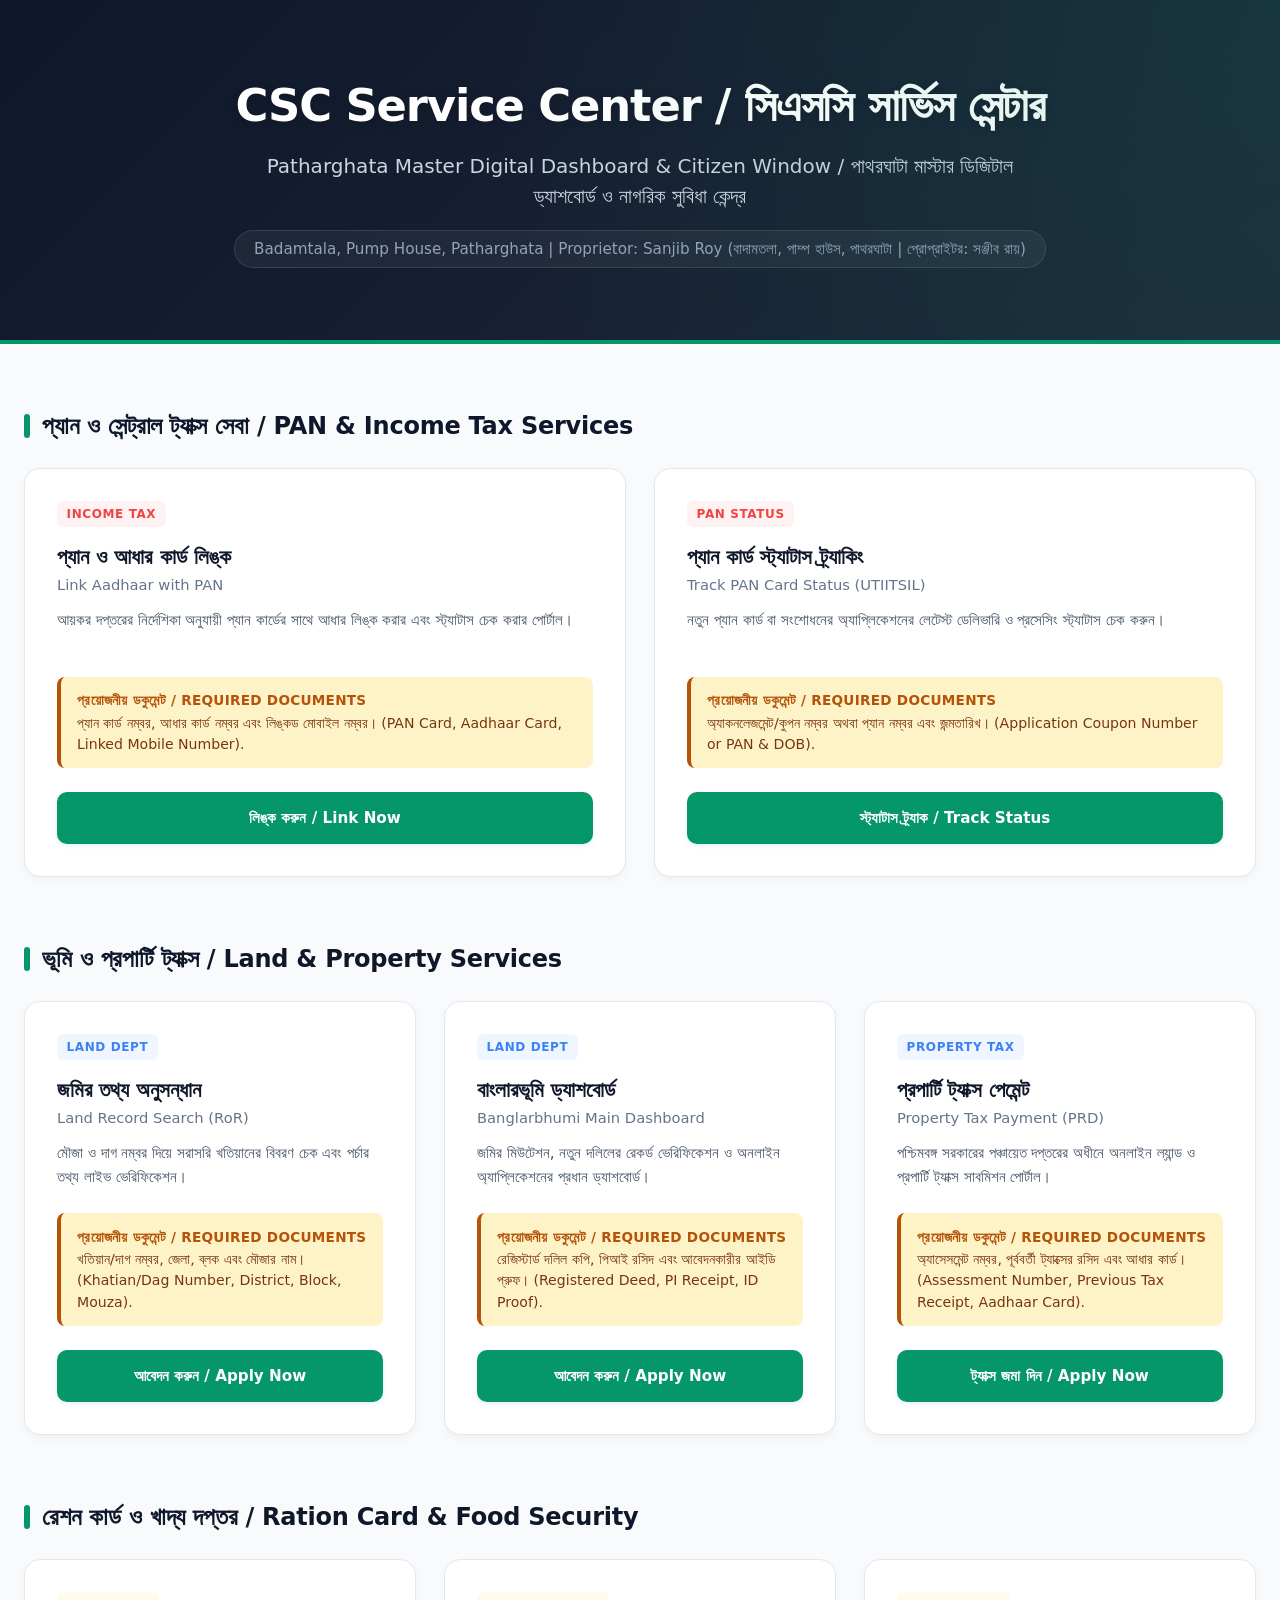
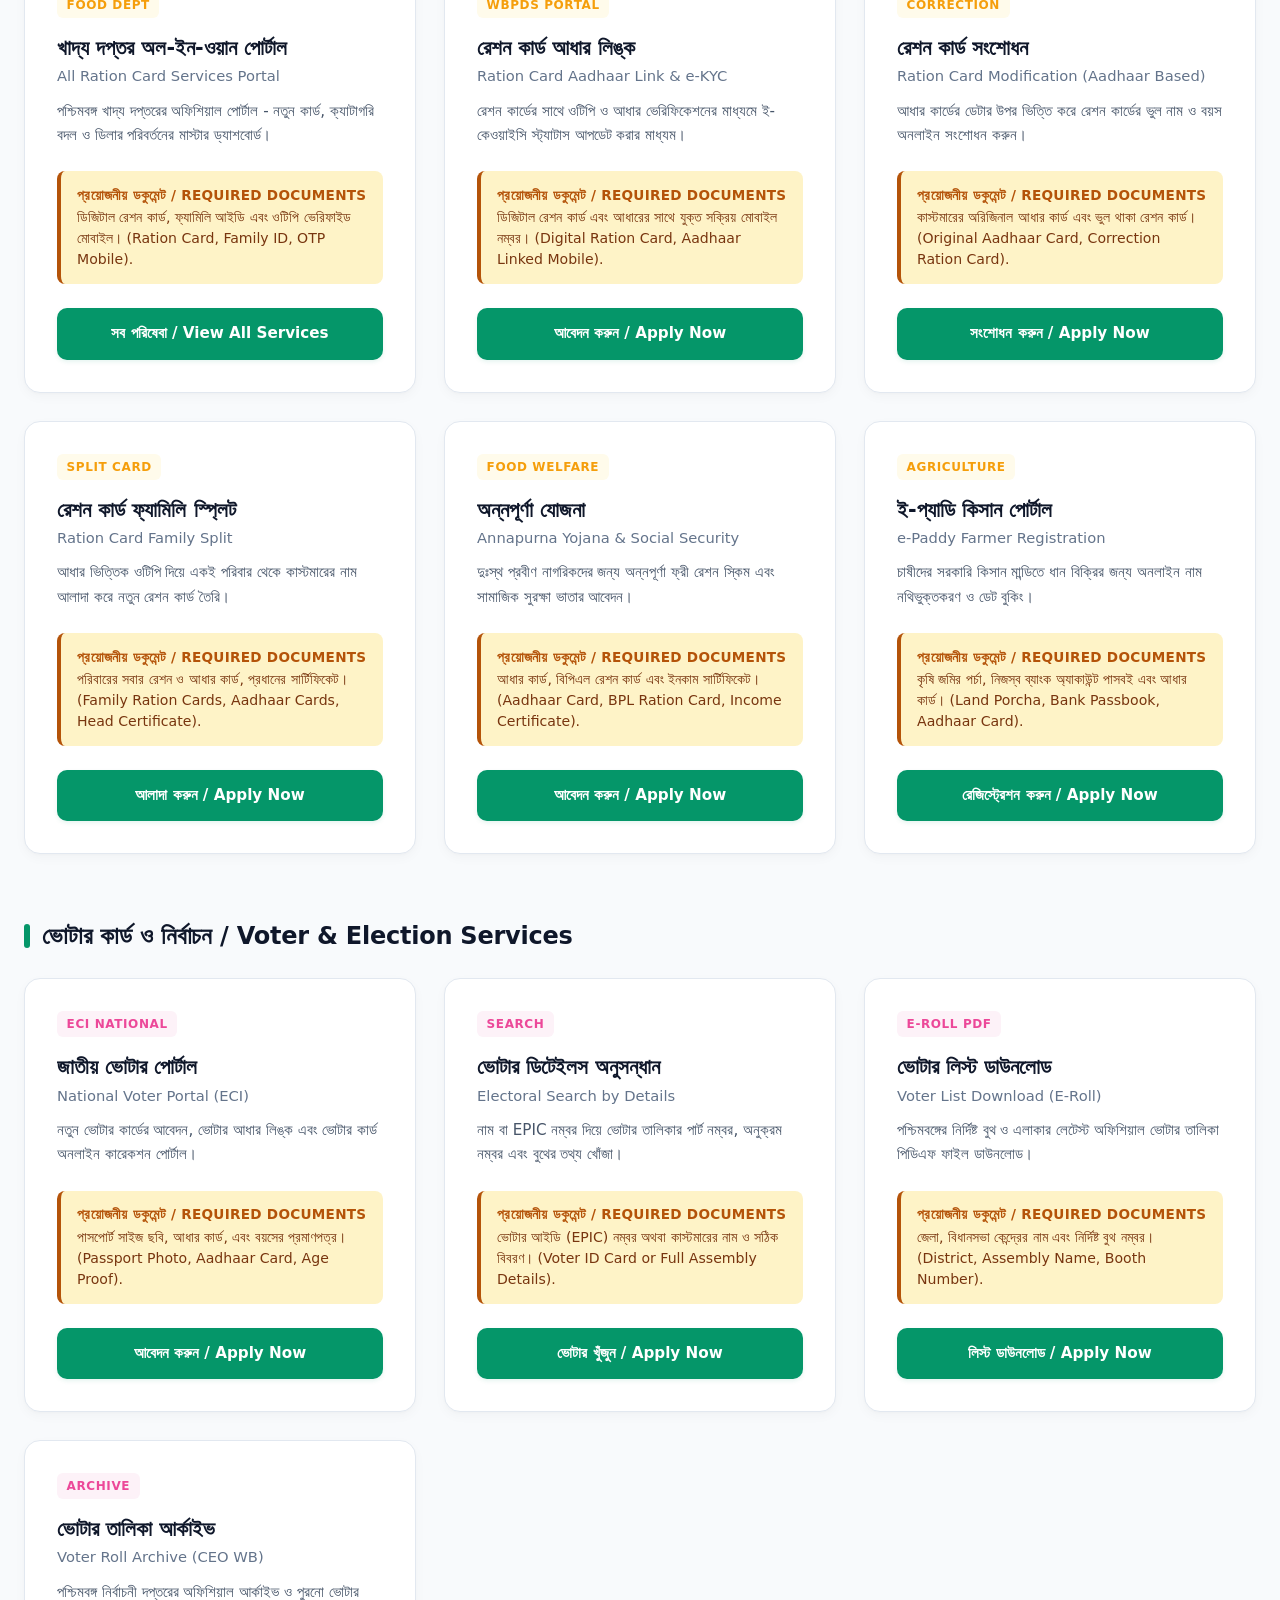
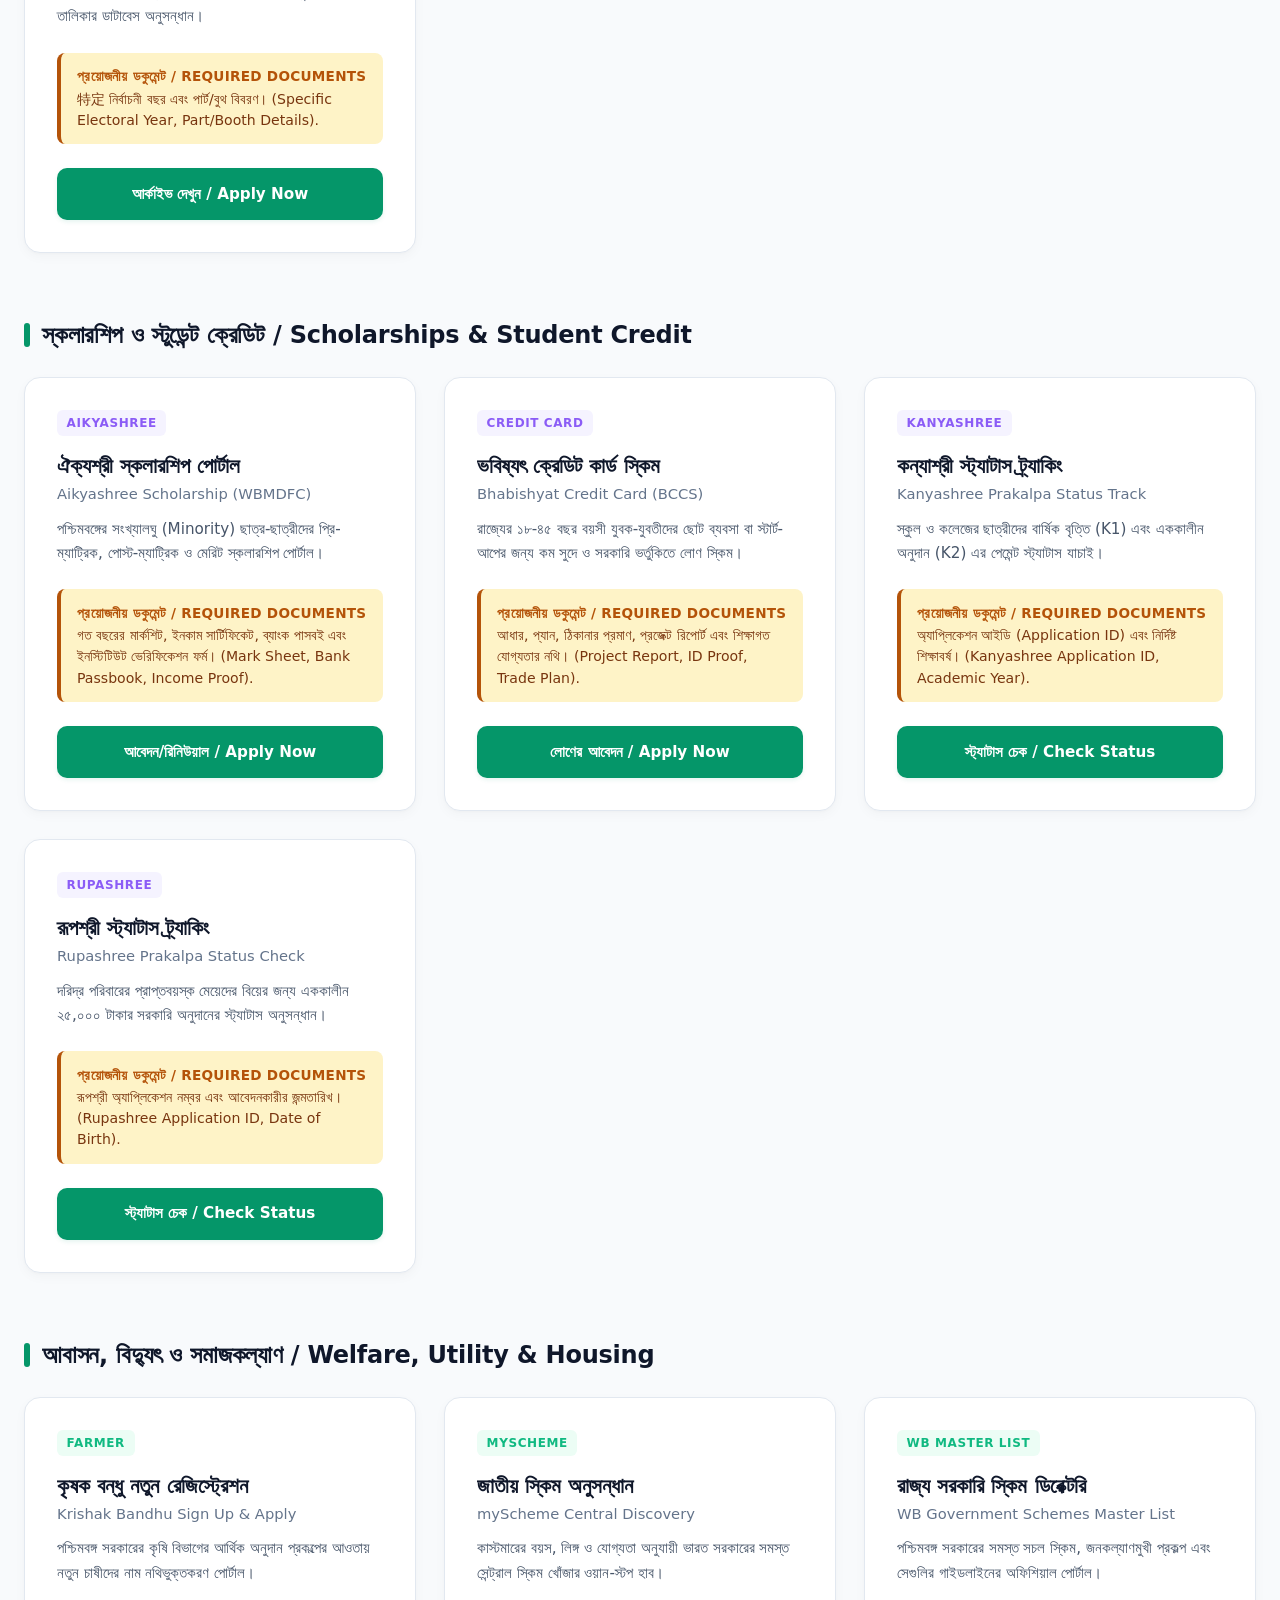
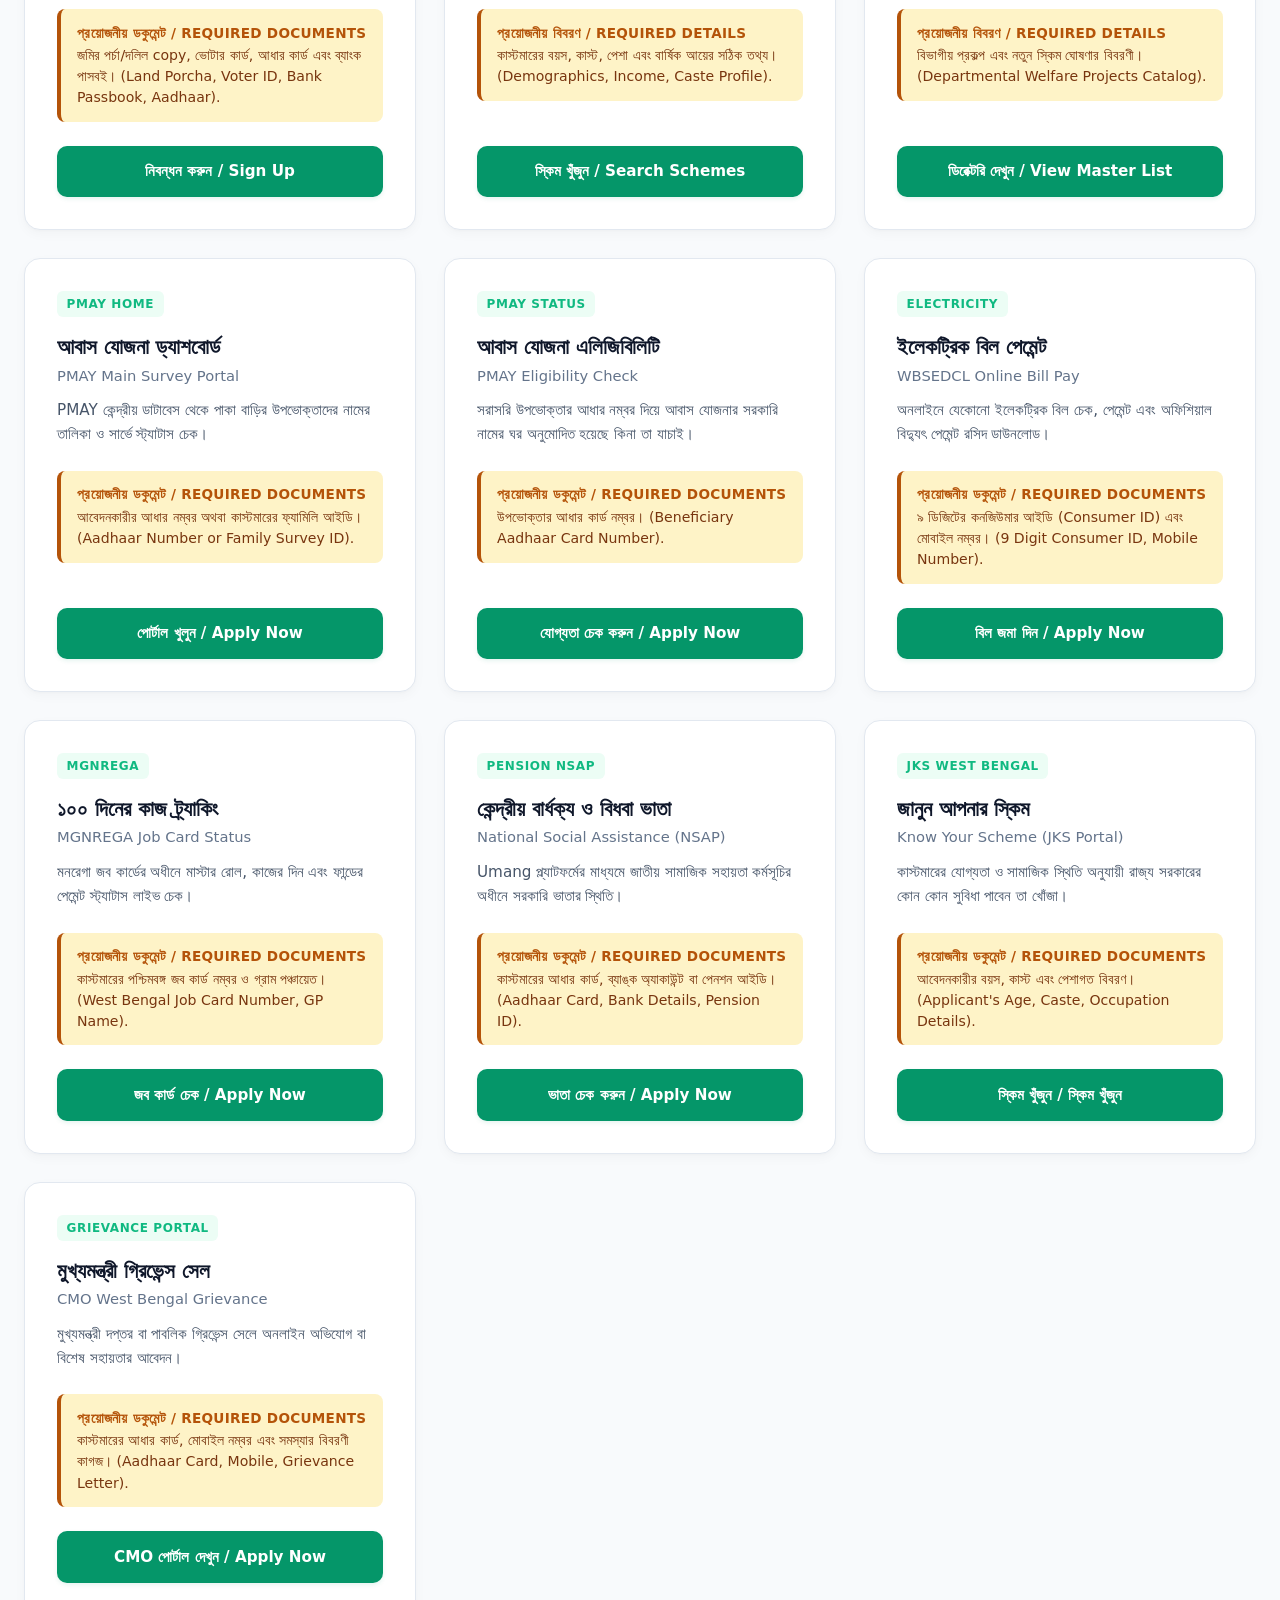
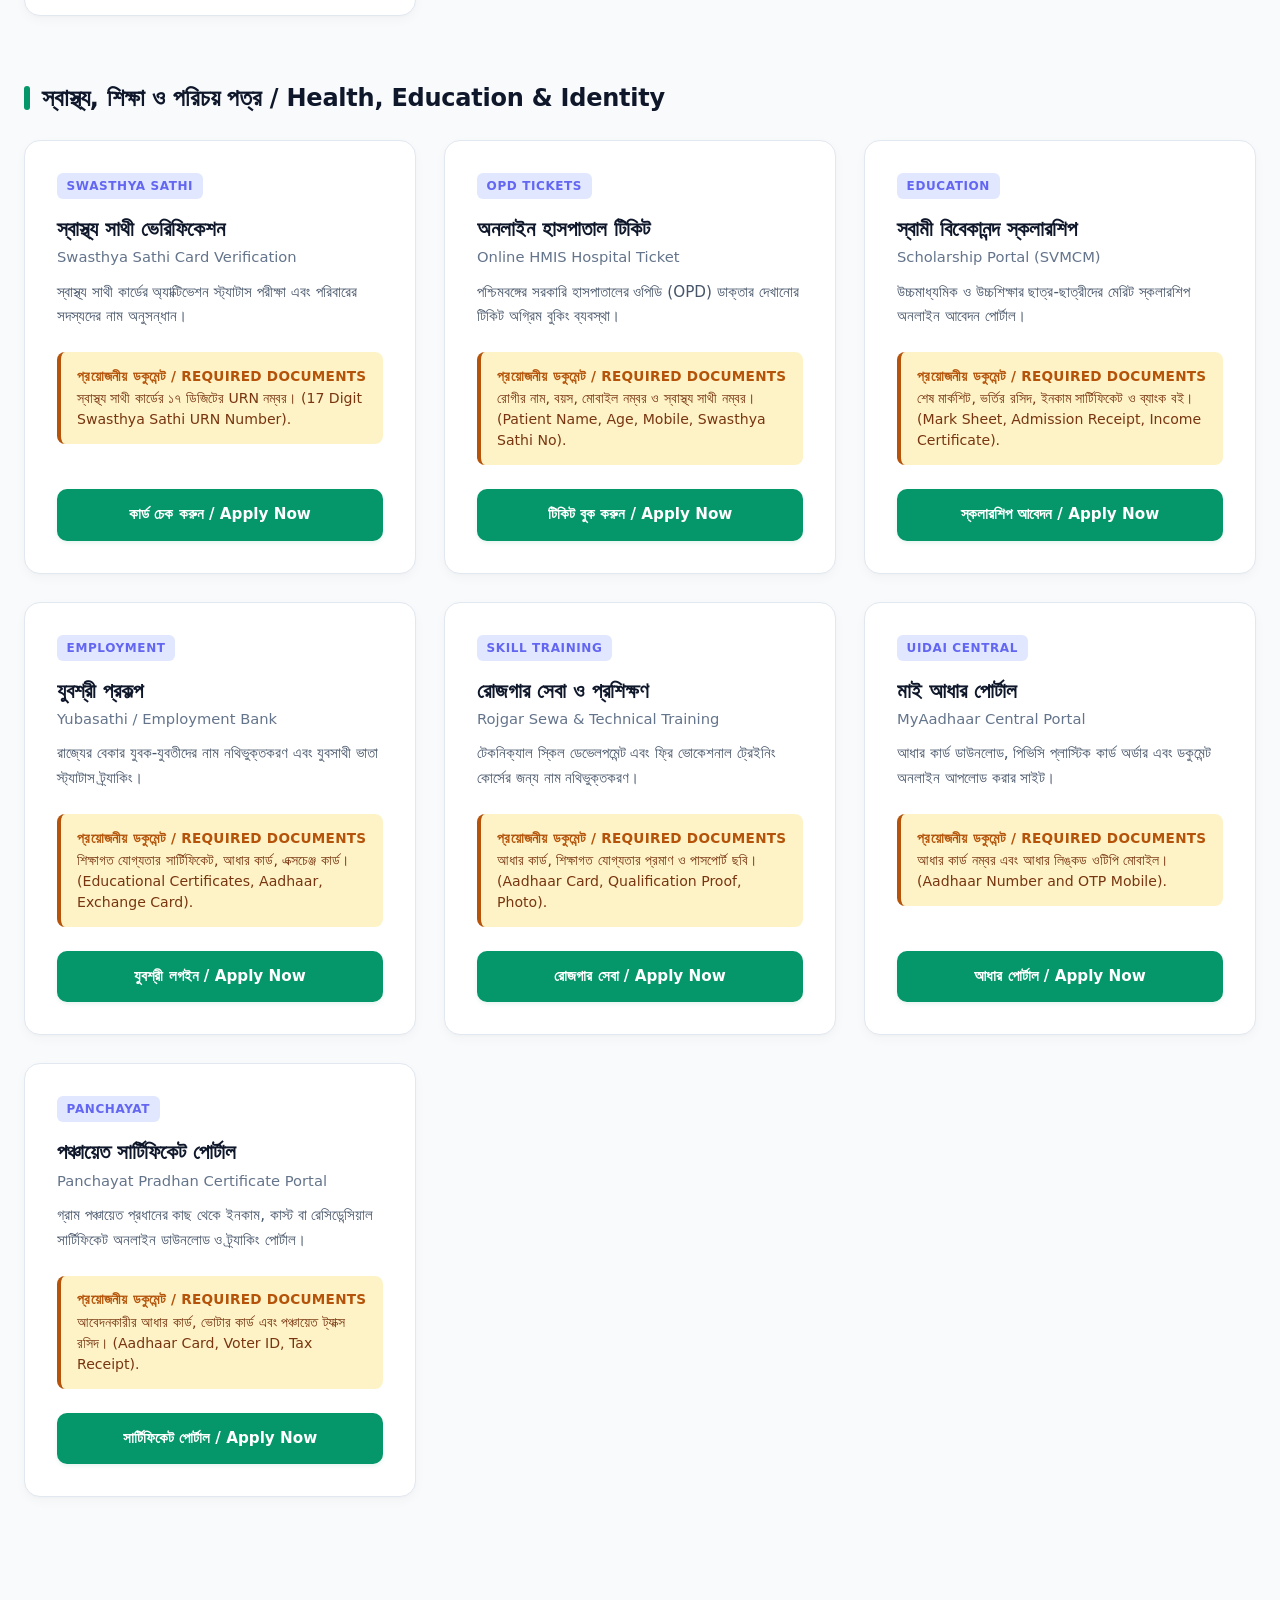
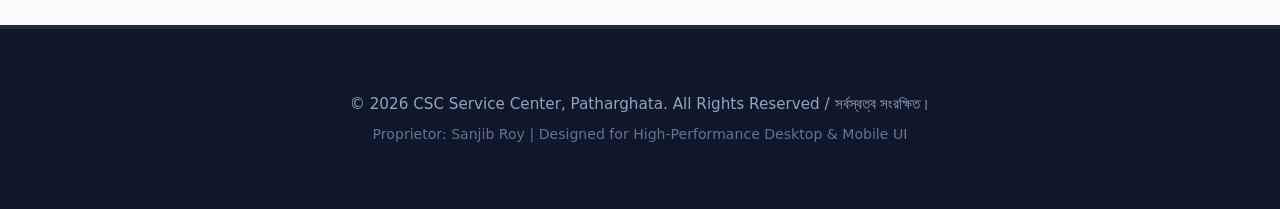
==== csc-center.html @ 673e8335 "Add csc-center.html" ====
<!DOCTYPE html>
<html lang="bn">
<head>
    <meta charset="UTF-8">
    <meta name="viewport" content="width=device-width, initial-scale=1.0">
    <title>CSC Service Center, Patharghata - Master Dashboard</title>
    <style>
        :root {
            --primary: #0f172a;
            --primary-light: #1e293b;
            --accent: #059669;
            --accent-hover: #047857;
            --bg: #f8fafc;
            --card-bg: #ffffff;
            --text-main: #0f172a;
            --text-muted: #64748b;
            --gold-bg: #fef3c7;
            --gold-text: #b45309;
            
            /* Category Colors for Badges */
            --cls-land: #3b82f6;
            --cls-food: #f59e0b;
            --cls-voter: #ec4899;
            --cls-welfare: #10b981;
            --cls-health: #6366f1;
            --cls-tax: #ef4444;
            --cls-edu: #8b5cf6;
        }

        body {
            font-family: system-ui, -apple-system, BlinkMacSystemFont, "Segoe UI", Roboto, sans-serif;
            background-color: var(--bg);
            color: var(--text-main);
            margin: 0;
            padding: 0;
            line-height: 1.5;
            -webkit-font-smoothing: antialiased;
        }

        /* Premium Header Styling */
        header {
            background: linear-gradient(135deg, var(--primary) 0%, var(--primary-light) 100%);
            color: white;
            text-align: center;
            padding: 4.5rem 1rem;
            border-bottom: 4px solid var(--accent);
            position: relative;
            overflow: hidden;
        }

        header::before {
            content: '';
            position: absolute;
            top: 0; left: 0; right: 0; bottom: 0;
            background: radial-gradient(circle at top right, rgba(5, 150, 105, 0.15), transparent 60%);
            pointer-events: none;
        }

        header h1 { 
            margin: 0; 
            font-size: 2.8rem; 
            font-weight: 850; 
            letter-spacing: -0.025em;
            text-shadow: 0 2px 10px rgba(0,0,0,0.2);
        }
        
        header p { 
            margin: 0.75rem 0 0; 
            color: #cbd5e1;
            font-size: 1.25rem; 
            font-weight: 400;
            max-width: 800px;
            margin-left: auto;
            margin-right: auto;
        }

        .location { 
            font-size: 0.95rem; 
            color: #94a3b8; 
            margin-top: 1.2rem; 
            font-weight: 500;
            background: rgba(255, 255, 255, 0.05);
            display: inline-block;
            padding: 0.4rem 1.2rem;
            border-radius: 50px;
            border: 1px solid rgba(255, 255, 255, 0.1);
        }

        .container { 
            max-width: 1300px; 
            margin: 1.5rem auto 4rem; 
            padding: 0 1.5rem; 
        }

        /* Section Header Divider */
        .section-title {
            font-size: 1.5rem;
            color: var(--primary);
            margin: 4rem 0 1.5rem;
            font-weight: 800;
            display: flex;
            align-items: center;
            gap: 0.75rem;
            letter-spacing: -0.01em;
        }

        .section-title::before {
            content: '';
            display: inline-block;
            width: 6px;
            height: 24px;
            background-color: var(--accent);
            border-radius: 4px;
        }

        /* Grid Configuration */
        .grid {
            display: grid;
            grid-template-columns: repeat(auto-fit, minmax(380px, 1fr));
            gap: 1.75rem;
        }

        /* Sleek Card Layout */
        .card {
            background: var(--card-bg);
            border-radius: 16px;
            padding: 2rem;
            border: 1px solid #e2e8f0;
            display: flex;
            flex-direction: column;
            justify-content: space-between;
            box-shadow: 0 1px 3px rgba(0, 0, 0, 0.02), 0 4px 12px rgba(15, 23, 42, 0.03);
            transition: all 0.3s cubic-bezier(0.4, 0, 0.2, 1);
            position: relative;
        }

        .card:hover { 
            transform: translateY(-4px);
            box-shadow: 0 12px 24px -4px rgba(15, 23, 42, 0.08), 0 4px 12px -2px rgba(15, 23, 42, 0.03);
            border-color: #cbd5e1;
        }

        /* Badges inside cards */
        .badge {
            display: inline-block;
            font-size: 0.75rem;
            font-weight: 700;
            text-transform: uppercase;
            padding: 0.25rem 0.6rem;
            border-radius: 6px;
            margin-bottom: 1rem;
            letter-spacing: 0.05em;
        }
        .bg-land { background-color: #eff6ff; color: var(--cls-land); }
        .bg-food { background-color: #fffbeb; color: var(--cls-food); }
        .bg-voter { background-color: #fdf2f8; color: var(--cls-voter); }
        .bg-welfare { background-color: #ecfdf5; color: var(--cls-welfare); }
        .bg-health { background-color: #e0e7ff; color: var(--cls-health); }
        .bg-tax { background-color: #fef2f2; color: var(--cls-tax); }
        .bg-edu { background-color: #f5f3ff; color: var(--cls-edu); }

        .card h3 { 
            margin: 0 0 0.75rem 0; 
            font-size: 1.3rem; 
            color: var(--primary); 
            font-weight: 700; 
            line-height: 1.4;
        }
        
        .card h3 span { 
            display: block; 
            font-size: 0.92rem; 
            color: var(--text-muted); 
            font-weight: 500; 
            margin-top: 3px; 
        }

        .card p { 
            font-size: 0.95rem; 
            color: #475569; 
            margin: 0 0 1.5rem 0; 
            min-height: 45px;
            line-height: 1.6;
        }

        /* Modernized Info Box */
        .info-box {
            background-color: var(--gold-bg);
            border-radius: 8px;
            padding: 0.85rem 1rem;
            margin-bottom: 1.5rem;
            font-size: 0.88rem;
            border-left: 4px solid var(--gold-text);
            color: #78350f;
        }
        
        .info-box strong { 
            color: var(--gold-text); 
            display: block; 
            font-weight: 700;
            margin-bottom: 2px;
            font-size: 0.85rem;
            text-transform: uppercase;
            letter-spacing: 0.02em;
        }

        /* CTA Button Design */
        .btn {
            display: block;
            background-color: var(--accent);
            color: white;
            text-decoration: none;
            padding: 0.9rem;
            border-radius: 10px;
            text-align: center;
            font-weight: 700;
            font-size: 0.95rem;
            transition: all 0.2s ease;
            box-shadow: 0 2px 4px rgba(5, 150, 105, 0.1);
        }

        .btn:hover { 
            background-color: var(--accent-hover); 
            box-shadow: 0 4px 12px rgba(5, 150, 105, 0.2);
        }

        /* Footer Customization */
        footer {
            text-align: center;
            padding: 4rem 1rem;
            margin-top: 8rem;
            background-color: var(--primary);
            color: #94a3b8;
            font-size: 0.95rem;
            border-top: 4px solid #1e293b;
        }
        
        footer p { margin: 0; }
        footer .meta { margin-top: 0.5rem; color: #64748b; font-size: 0.88rem; }

        /* Responsive Tweaks */
        @media (max-width: 768px) {
            header { padding: 3rem 1rem; }
            header h1 { font-size: 2rem; }
            header p { font-size: 1.05rem; }
            .grid { grid-template-columns: 1fr; }
            .container { margin-top: 0.5rem; }
        }
    </style>
</head>
<body>

<header>
    <h1>CSC Service Center / সিএসসি সার্ভিস সেন্টার</h1>
    <p>Patharghata Master Digital Dashboard & Citizen Window / পাথরঘাটা মাস্টার ডিজিটাল ড্যাশবোর্ড ও নাগরিক সুবিধা কেন্দ্র</p>
    <div class="location">Badamtala, Pump House, Patharghata | Proprietor: Sanjib Roy (বাদামতলা, পাম্প হাউস, পাথরঘাটা | প্রোপ্রাইটর: সঞ্জীব রায়)</div>
</header>

<div class="container">

    <!-- Section: PAN & Income Tax Services -->
    <div class="section-title">প্যান ও সেন্ট্রাল ট্যাক্স সেবা / PAN & Income Tax Services</div>
    <div class="grid">
        <div class="card">
            <div>
                <span class="badge bg-tax">Income Tax</span>
                <h3>প্যান ও আধার কার্ড লিঙ্ক <span>Link Aadhaar with PAN</span></h3>
                <p>আয়কর দপ্তরের নির্দেশিকা অনুযায়ী প্যান কার্ডের সাথে আধার লিঙ্ক করার এবং স্ট্যাটাস চেক করার পোর্টাল।</p>
                <div class="info-box">
                    <strong>প্রয়োজনীয় ডকুমেন্ট / Required Documents</strong>
                    প্যান কার্ড নম্বর, আধার কার্ড নম্বর এবং লিঙ্কড মোবাইল নম্বর। (PAN Card, Aadhaar Card, Linked Mobile Number).
                </div>
            </div>
            <a href="https://eportal.incometax.gov.in/iec/foservices/#/pre-login/bl-link-aadhaar" target="_blank" class="btn">লিঙ্ক করুন / Link Now</a>
        </div>
        <div class="card">
            <div>
                <span class="badge bg-tax">PAN Status</span>
                <h3>প্যান কার্ড স্ট্যাটাস ট্র্যাকিং <span>Track PAN Card Status (UTIITSIL)</span></h3>
                <p>নতুন প্যান কার্ড বা সংশোধনের অ্যাপ্লিকেশনের লেটেস্ট ডেলিভারি ও প্রসেসিং স্ট্যাটাস চেক করুন।</p>
                <div class="info-box">
                    <strong>প্রয়োজনীয় ডকুমেন্ট / Required Documents</strong>
                    অ্যাকনলেজমেন্ট/কুপন নম্বর অথবা প্যান নম্বর এবং জন্মতারিখ। (Application Coupon Number or PAN & DOB).
                </div>
            </div>
            <a href="https://www.trackpan.utiitsl.com/PANONLINE/forms/TrackPan/trackApp" target="_blank" class="btn">স্ট্যাটাস ট্র্যাক / Track Status</a>
        </div>
    </div>

    <!-- Section: Land Records -->
    <div class="section-title">ভূমি ও প্রপার্টি ট্যাক্স / Land & Property Services</div>
    <div class="grid">
        <div class="card">
            <div>
                <span class="badge bg-land">Land Dept</span>
                <h3>জমির তথ্য অনুসন্ধান <span>Land Record Search (RoR)</span></h3>
                <p>মৌজা ও দাগ নম্বর দিয়ে সরাসরি খতিয়ানের বিবরণ চেক এবং পর্চার তথ্য লাইভ ভেরিফিকেশন।</p>
                <div class="info-box">
                    <strong>প্রয়োজনীয় ডকুমেন্ট / Required Documents</strong>
                    খতিয়ান/দাগ নম্বর, জেলা, ব্লক এবং মৌজার নাম। (Khatian/Dag Number, District, Block, Mouza).
                </div>
            </div>
            <a href="https://banglarbhumi.gov.in/BanglarBhumi/KnowYourProperty.action" target="_blank" class="btn">আবেদন করুন / Apply Now</a>
        </div>
        <div class="card">
            <div>
                <span class="badge bg-land">Land Dept</span>
                <h3>বাংলারভূমি ড্যাশবোর্ড <span>Banglarbhumi Main Dashboard</span></h3>
                <p>জমির মিউটেশন, নতুন দলিলের রেকর্ড ভেরিফিকেশন ও অনলাইন অ্যাপ্লিকেশনের প্রধান ড্যাশবোর্ড।</p>
                <div class="info-box">
                    <strong>প্রয়োজনীয় ডকুমেন্ট / Required Documents</strong>
                    রেজিস্টার্ড দলিল কপি, পিআই রসিদ এবং আবেদনকারীর আইডি প্রুফ। (Registered Deed, PI Receipt, ID Proof).
                </div>
            </div>
            <a href="https://banglarbhumi.gov.in/BanglarBhumi/Home.action#" target="_blank" class="btn">আবেদন করুন / Apply Now</a>
        </div>
        <div class="card">
            <div>
                <span class="badge bg-land">Property Tax</span>
                <h3>প্রপার্টি ট্যাক্স পেমেন্ট <span>Property Tax Payment (PRD)</span></h3>
                <p>পশ্চিমবঙ্গ সরকারের পঞ্চায়েত দপ্তরের অধীনে অনলাইন ল্যান্ড ও প্রপার্টি ট্যাক্স সাবমিশন পোর্টাল।</p>
                <div class="info-box">
                    <strong>প্রয়োজনীয় ডকুমেন্ট / Required Documents</strong>
                    অ্যাসেসমেন্ট নম্বর, পূর্ববর্তী ট্যাক্সের রসিদ এবং আধার কার্ড। (Assessment Number, Previous Tax Receipt, Aadhaar Card).
                </div>
            </div>
            <a href="https://prdtax.wb.gov.in/" target="_blank" class="btn">ট্যাক্স জমা দিন / Apply Now</a>
        </div>
    </div>

    <!-- Section: Ration Card & Food Supply -->
    <div class="section-title">রেশন কার্ড ও খাদ্য দপ্তর / Ration Card & Food Security</div>
    <div class="grid">
        <div class="card">
            <div>
                <span class="badge bg-food">Food Dept</span>
                <h3>খাদ্য দপ্তর অল-ইন-ওয়ান পোর্টাল <span>All Ration Card Services Portal</span></h3>
                <p>পশ্চিমবঙ্গ খাদ্য দপ্তরের অফিশিয়াল পোর্টাল - নতুন কার্ড, ক্যাটাগরি বদল ও ডিলার পরিবর্তনের মাস্টার ড্যাশবোর্ড।</p>
                <div class="info-box">
                    <strong>প্রয়োজনীয় ডকুমেন্ট / Required Documents</strong>
                    ডিজিটাল রেশন কার্ড, ফ্যামিলি আইডি এবং ওটিপি ভেরিফাইড মোবাইল। (Ration Card, Family ID, OTP Mobile).
                </div>
            </div>
            <a href="https://food.wb.gov.in/food/home.aspx" target="_blank" class="btn">সব পরিষেবা / View All Services</a>
        </div>
        <div class="card">
            <div>
                <span class="badge bg-food">WBPDS Portal</span>
                <h3>রেশন কার্ড আধার লিঙ্ক <span>Ration Card Aadhaar Link & e-KYC</span></h3>
                <p>রেশন কার্ডের সাথে ওটিপি ও আধার ভেরিফিকেশনের মাধ্যমে ই-কেওয়াইসি স্ট্যাটাস আপডেট করার মাধ্যম।</p>
                <div class="info-box">
                    <strong>প্রয়োজনীয় ডকুমেন্ট / Required Documents</strong>
                    ডিজিটাল রেশন কার্ড এবং আধারের সাথে যুক্ত সক্রিয় মোবাইল নম্বর। (Digital Ration Card, Aadhaar Linked Mobile).
                </div>
            </div>
            <a href="https://wbpds.wb.gov.in/(S(htxiidsrwcodmjtix2uomiru))/Ekyc_otp.aspx" target="_blank" class="btn">আবেদন করুন / Apply Now</a>
        </div>
        <div class="card">
            <div>
                <span class="badge bg-food">Correction</span>
                <h3>রেশন কার্ড সংশোধন <span>Ration Card Modification (Aadhaar Based)</span></h3>
                <p>আধার কার্ডের ডেটার উপর ভিত্তি করে রেশন কার্ডের ভুল নাম ও বয়স অনলাইন সংশোধন করুন।</p>
                <div class="info-box">
                    <strong>প্রয়োজনীয় ডকুমেন্ট / Required Documents</strong>
                    কাস্টমারের অরিজিনাল আধার কার্ড এবং ভুল থাকা রেশন কার্ড। (Original Aadhaar Card, Correction Ration Card).
                </div>
            </div>
            <a href="https://wbpds.wb.gov.in/(S(3cicjibcfpesqcv3rllgm2bb))/Benificiary_Deatils_Update_by_Aadhaar.aspx" target="_blank" class="btn">সংশোধন করুন / Apply Now</a>
        </div>
        <div class="card">
            <div>
                <span class="badge bg-food">Split Card</span>
                <h3>রেশন কার্ড ফ্যামিলি স্প্লিট <span>Ration Card Family Split</span></h3>
                <p>আধার ভিত্তিক ওটিপি দিয়ে একই পরিবার থেকে কাস্টমারের নাম আলাদা করে নতুন রেশন কার্ড তৈরি।</p>
                <div class="info-box">
                    <strong>প্রয়োজনীয় ডকুমেন্ট / Required Documents</strong>
                    পরিবারের সবার রেশন ও আধার কার্ড, প্রধানের সার্টিফিকেট। (Family Ration Cards, Aadhaar Cards, Head Certificate).
                </div>
            </div>
            <a href="https://wbpds.gov.in/rcms/(S(drx4sghsulhga4a3gssmqbb1))/Family_Split_by_Aadhaar" target="_blank" class="btn">আলাদা করুন / Apply Now</a>
        </div>
        <div class="card">
            <div>
                <span class="badge bg-food">Food Welfare</span>
                <h3>অন্নপূর্ণা যোজনা <span>Annapurna Yojana & Social Security</span></h3>
                <p>দুঃস্থ প্রবীণ নাগরিকদের জন্য অন্নপূর্ণা ফ্রী রেশন স্কিম এবং সামাজিক সুরক্ষা ভাতার আবেদন।</p>
                <div class="info-box">
                    <strong>প্রয়োজনীয় ডকুমেন্ট / Required Documents</strong>
                    আধার কার্ড, বিপিএল রেশন কার্ড এবং ইনকাম সার্টিফিকেট। (Aadhaar Card, BPL Ration Card, Income Certificate).
                </div>
            </div>
            <a href="https://socialsecurity.wb.gov.in/" target="_blank" class="btn">আবেদন করুন / Apply Now</a>
        </div>
        <div class="card">
            <div>
                <span class="badge bg-food">Agriculture</span>
                <h3>ই-প্যাডি কিসান পোর্টাল <span>e-Paddy Farmer Registration</span></h3>
                <p>চাষীদের সরকারি কিসান মান্ডিতে ধান বিক্রির জন্য অনলাইন নাম নথিভুক্তকরণ ও ডেট বুকিং।</p>
                <div class="info-box">
                    <strong>প্রয়োজনীয় ডকুমেন্ট / Required Documents</strong>
                    কৃষি জমির পর্চা, নিজস্ব ব্যাংক অ্যাকাউন্ট পাসবই এবং আধার কার্ড। (Land Porcha, Bank Passbook, Aadhaar Card).
                </div>
            </div>
            <a href="https://epaddy.wb.gov.in/" target="_blank" class="btn">রেজিস্ট্রেশন করুন / Apply Now</a>
        </div>
    </div>

    <!-- Section: Voter Services -->
    <div class="section-title">ভোটার কার্ড ও নির্বাচন / Voter & Election Services</div>
    <div class="grid">
        <div class="card">
            <div>
                <span class="badge bg-voter">ECI National</span>
                <h3>জাতীয় ভোটার পোর্টাল <span>National Voter Portal (ECI)</span></h3>
                <p>নতুন ভোটার কার্ডের আবেদন, ভোটার আধার লিঙ্ক এবং ভোটার কার্ড অনলাইন কারেকশন পোর্টাল।</p>
                <div class="info-box">
                    <strong>প্রয়োজনীয় ডকুমেন্ট / Required Documents</strong>
                    পাসপোর্ট সাইজ ছবি, আধার কার্ড, এবং বয়সের প্রমাণপত্র। (Passport Photo, Aadhaar Card, Age Proof).
                </div>
            </div>
            <a href="https://voters.eci.gov.in/" target="_blank" class="btn">আবেদন করুন / Apply Now</a>
        </div>
        <div class="card">
            <div>
                <span class="badge bg-voter">Search</span>
                <h3>ভোটার ডিটেইলস অনুসন্ধান <span>Electoral Search by Details</span></h3>
                <p>নাম বা EPIC নম্বর দিয়ে ভোটার তালিকার পার্ট নম্বর, অনুক্রম নম্বর এবং বুথের তথ্য খোঁজা।</p>
                <div class="info-box">
                    <strong>প্রয়োজনীয় ডকুমেন্ট / Required Documents</strong>
                    ভোটার আইডি (EPIC) নম্বর অথবা কাস্টমারের নাম ও সঠিক বিবরণ। (Voter ID Card or Full Assembly Details).
                </div>
            </div>
            <a href="https://demoelectoralsearch.eci.gov.in/" target="_blank" class="btn">ভোটার খুঁজুন / Apply Now</a>
        </div>
        <div class="card">
            <div>
                <span class="badge bg-voter">E-Roll PDF</span>
                <h3>ভোটার লিস্ট ডাউনলোড <span>Voter List Download (E-Roll)</span></h3>
                <p>পশ্চিমবঙ্গের নির্দিষ্ট বুথ ও এলাকার লেটেস্ট অফিশিয়াল ভোটার তালিকা পিডিএফ ফাইল ডাউনলোড।</p>
                <div class="info-box">
                    <strong>প্রয়োজনীয় ডকুমেন্ট / Required Documents</strong>
                    জেলা, বিধানসভা কেন্দ্রের নাম এবং নির্দিষ্ট বুথ নম্বর। (District, Assembly Name, Booth Number).
                </div>
            </div>
            <a href="https://voters.eci.gov.in/download-eroll?stateCode=S25" target="_blank" class="btn">লিস্ট ডাউনলোড / Apply Now</a>
        </div>
        <div class="card">
            <div>
                <span class="badge bg-voter">Archive</span>
                <h3>ভোটার তালিকা আর্কাইভ <span>Voter Roll Archive (CEO WB)</span></h3>
                <p>পশ্চিমবঙ্গ নির্বাচনী দপ্তরের অফিশিয়াল আর্কাইভ ও পুরনো ভোটার তালিকার ডাটাবেস অনুসন্ধান।</p>
                <div class="info-box">
                    <strong>প্রয়োজনীয় ডকুমেন্ট / Required Documents</strong>
                    特定 নির্বাচনী বছর এবং পার্ট/বুথ বিবরণ। (Specific Electoral Year, Part/Booth Details).
                </div>
            </div>
            <a href="https://ceowestbengal.wb.gov.in/roll_dist" target="_blank" class="btn">আর্কাইভ দেখুন / Apply Now</a>
        </div>
    </div>

    <!-- Section: Scholarships & Financial Credit -->
    <div class="section-title">স্কলারশিপ ও স্টুডেন্ট ক্রেডিট / Scholarships & Student Credit</div>
    <div class="grid">
        <div class="card">
            <div>
                <span class="badge bg-edu">Aikyashree</span>
                <h3>ঐক্যশ্রী স্কলারশিপ পোর্টাল <span>Aikyashree Scholarship (WBMDFC)</span></h3>
                <p>পশ্চিমবঙ্গের সংখ্যালঘু (Minority) ছাত্র-ছাত্রীদের প্রি-ম্যাট্রিক, পোস্ট-ম্যাট্রিক ও মেরিট স্কলারশিপ পোর্টাল।</p>
                <div class="info-box">
                    <strong>প্রয়োজনীয় ডকুমেন্ট / Required Documents</strong>
                    গত বছরের মার্কশিট, ইনকাম সার্টিফিকেট, ব্যাংক পাসবই এবং ইনস্টিটিউট ভেরিফিকেশন ফর্ম। (Mark Sheet, Bank Passbook, Income Proof).
                </div>
            </div>
            <a href="https://wbmdfcscholarship.in/" target="_blank" class="btn">আবেদন/রিনিউয়াল / Apply Now</a>
        </div>
        <div class="card">
            <div>
                <span class="badge bg-edu">Credit Card</span>
                <h3>ভবিষ্যৎ ক্রেডিট কার্ড স্কিম <span>Bhabishyat Credit Card (BCCS)</span></h3>
                <p>রাজ্যের ১৮-৪৫ বছর বয়সী যুবক-যুবতীদের ছোট ব্যবসা বা স্টার্ট-আপের জন্য কম সুদে ও সরকারি ভর্তুকিতে লোণ স্কিম।</p>
                <div class="info-box">
                    <strong>প্রয়োজনীয় ডকুমেন্ট / Required Documents</strong>
                    আধার, প্যান, ঠিকানার প্রমাণ, প্রজেক্ট রিপোর্ট এবং শিক্ষাগত যোগ্যতার নথি। (Project Report, ID Proof, Trade Plan).
                </div>
            </div>
            <a href="https://bccs.wb.gov.in/" target="_blank" class="btn">লোণের আবেদন / Apply Now</a>
        </div>
        <div class="card">
            <div>
                <span class="badge bg-edu">Kanyashree</span>
                <h3>কন্যাশ্রী স্ট্যাটাস ট্র্যাকিং <span>Kanyashree Prakalpa Status Track</span></h3>
                <p>স্কুল ও কলেজের ছাত্রীদের বার্ষিক বৃত্তি (K1) এবং এককালীন অনুদান (K2) এর পেমেন্ট স্ট্যাটাস যাচাই।</p>
                <div class="info-box">
                    <strong>প্রয়োজনীয় ডকুমেন্ট / Required Documents</strong>
                    অ্যাপ্লিকেশন আইডি (Application ID) এবং নির্দিষ্ট শিক্ষাবর্ষ। (Kanyashree Application ID, Academic Year).
                </div>
            </div>
            <a href="https://www.wbkanyashree.gov.in/kp_track_status.php" target="_blank" class="btn">স্ট্যাটাস চেক / Check Status</a>
        </div>
        <div class="card">
            <div>
                <span class="badge bg-edu">Rupashree</span>
                <h3>রূপশ্রী স্ট্যাটাস ট্র্যাকিং <span>Rupashree Prakalpa Status Check</span></h3>
                <p>দরিদ্র পরিবারের প্রাপ্তবয়স্ক মেয়েদের বিয়ের জন্য এককালীন ২৫,০০০ টাকার সরকারি অনুদানের স্ট্যাটাস অনুসন্ধান।</p>
                <div class="info-box">
                    <strong>প্রয়োজনীয় ডকুমেন্ট / Required Documents</strong>
                    রূপশ্রী অ্যাপ্লিকেশন নম্বর এবং আবেদনকারীর জন্মতারিখ। (Rupashree Application ID, Date of Birth).
                </div>
            </div>
            <a href="https://rupashree.wb.gov.in/admin/login" target="_blank" class="btn">স্ট্যাটাস চেক / Check Status</a>
        </div>
    </div>

    <!-- Section: Housing, Utility & Welfare -->
    <div class="section-title">আবাসন, বিদ্যুৎ ও সমাজকল্যাণ / Welfare, Utility & Housing</div>
    <div class="grid">
        <div class="card">
            <div>
                <span class="badge bg-welfare">Farmer</span>
                <h3>কৃষক বন্ধু নতুন রেজিস্ট্রেশন <span>Krishak Bandhu Sign Up & Apply</span></h3>
                <p>পশ্চিমবঙ্গ সরকারের কৃষি বিভাগের আর্থিক অনুদান প্রকল্পের আওতায় নতুন চাষীদের নাম নথিভুক্তকরণ পোর্টাল।</p>
                <div class="info-box">
                    <strong>প্রয়োজনীয় ডকুমেন্ট / Required Documents</strong>
                    জমির পর্চা/দলিল copy, ভোটার কার্ড, আধার কার্ড এবং ব্যাংক পাসবই। (Land Porcha, Voter ID, Bank Passbook, Aadhaar).
                </div>
            </div>
            <a href="https://krishakbandhu.wb.gov.in/users/sign_up" target="_blank" class="btn">নিবন্ধন করুন / Sign Up</a>
        </div>
        <div class="card">
            <div>
                <span class="badge bg-welfare">myScheme</span>
                <h3>জাতীয় স্কিম অনুসন্ধান <span>myScheme Central Discovery</span></h3>
                <p>কাস্টমারের বয়স, লিঙ্গ ও যোগ্যতা অনুযায়ী ভারত সরকারের সমস্ত সেন্ট্রাল স্কিম খোঁজার ওয়ান-স্টপ হাব।</p>
                <div class="info-box">
                    <strong>প্রয়োজনীয় বিবরণ / Required Details</strong>
                    কাস্টমারের বয়স, কাস্ট, পেশা এবং বার্ষিক আয়ের সঠিক তথ্য। (Demographics, Income, Caste Profile).
                </div>
            </div>
            <a href="https://www.myscheme.gov.in/" target="_blank" class="btn">স্কিম খুঁজুন / Search Schemes</a>
        </div>
        <div class="card">
            <div>
                <span class="badge bg-welfare">WB Master List</span>
                <h3>রাজ্য সরকারি স্কিম ডিরেক্টরি <span>WB Government Schemes Master List</span></h3>
                <p>পশ্চিমবঙ্গ সরকারের সমস্ত সচল স্কিম, জনকল্যাণমুখী প্রকল্প এবং সেগুলির গাইডলাইনের অফিশিয়াল পোর্টাল।</p>
                <div class="info-box">
                    <strong>প্রয়োজনীয় বিবরণ / Required Details</strong>
                    বিভাগীয় প্রকল্প এবং নতুন স্কিম ঘোষণার বিবরণী। (Departmental Welfare Projects Catalog).
                </div>
            </div>
            <a href="https://wb.gov.in/government-schemes.aspx" target="_blank" class="btn">ডিরেক্টরি দেখুন / View Master List</a>
        </div>
        <div class="card">
            <div>
                <span class="badge bg-welfare">PMAY Home</span>
                <h3>আবাস যোজনা ড্যাশবোর্ড <span>PMAY Main Survey Portal</span></h3>
                <p>PMAY কেন্দ্রীয় ডাটাবেস থেকে পাকা বাড়ির উপভোক্তাদের নামের তালিকা ও সার্ভে স্ট্যাটাস চেক।</p>
                <div class="info-box">
                    <strong>প্রয়োজনীয় ডকুমেন্ট / Required Documents</strong>
                    আবেদনকারীর আধার নম্বর অথবা কাস্টমারের ফ্যামিলি আইডি। (Aadhaar Number or Family Survey ID).
                </div>
            </div>
            <a href="https://pmaymis.gov.in/PMAYMIS2_2024/PmayDefault.aspx" target="_blank" class="btn">পোর্টাল খুলুন / Apply Now</a>
        </div>
        <div class="card">
            <div>
                <span class="badge bg-welfare">PMAY Status</span>
                <h3>আবাস যোজনা এলিজিবিলিটি <span>PMAY Eligibility Check</span></h3>
                <p>সরাসরি উপভোক্তার আধার নম্বর দিয়ে আবাস যোজনার সরকারি নামের ঘর অনুমোদিত হয়েছে কিনা তা যাচাই।</p>
                <div class="info-box">
                    <strong>প্রয়োজনীয় ডকুমেন্ট / Required Documents</strong>
                    উপভোক্তার আধার কার্ড নম্বর। (Beneficiary Aadhaar Card Number).
                </div>
            </div>
            <a href="https://pmaymis.gov.in/PMAYMIS2_2024/PMAY_SURVEY/EligiblityCheck.aspx" target="_blank" class="btn">যোগ্যতা চেক করুন / Apply Now</a>
        </div>
        <div class="card">
            <div>
                <span class="badge bg-welfare">Electricity</span>
                <h3>ইলেকট্রিক বিল পেমেন্ট <span>WBSEDCL Online Bill Pay</span></h3>
                <p>অনলাইনে যেকোনো ইলেকট্রিক বিল চেক, পেমেন্ট এবং অফিশিয়াল বিদ্যুৎ পেমেন্ট রসিদ ডাউনলোড।</p>
                <div class="info-box">
                    <strong>প্রয়োজনীয় ডকুমেন্ট / Required Documents</strong>
                    ৯ ডিজিটের কনজিউমার আইডি (Consumer ID) এবং মোবাইল নম্বর। (9 Digit Consumer ID, Mobile Number).
                </div>
            </div>
            <a href="https://portal.wbsedcl.in/onlinepay/OnlineBillPay.jsp" target="_blank" class="btn">বিল জমা দিন / Apply Now</a>
        </div>
        <div class="card">
            <div>
                <span class="badge bg-welfare">MGNREGA</span>
                <h3>১০০ দিনের কাজ ট্র্যাকিং <span>MGNREGA Job Card Status</span></h3>
                <p>মনরেগা জব কার্ডের অধীনে মাস্টার রোল, কাজের দিন এবং ফান্ডের পেমেন্ট স্ট্যাটাস লাইভ চেক।</p>
                <div class="info-box">
                    <strong>প্রয়োজনীয় ডকুমেন্ট / Required Documents</strong>
                    কাস্টমারের পশ্চিমবঙ্গ জব কার্ড নম্বর ও গ্রাম পঞ্চায়েত। (West Bengal Job Card Number, GP Name).
                </div>
            </div>
            <a href="https://mnregaweb2.dord.gov.in/netnrega/homestciti.aspx?state_code=32&state_name=WEST%20BENGAL&lflag=eng&labels=labels" target="_blank" class="btn">জব কার্ড চেক / Apply Now</a>
        </div>
        <div class="card">
            <div>
                <span class="badge bg-welfare">Pension NSAP</span>
                <h3>কেন্দ্রীয় বার্ধক্য ও বিধবা ভাতা <span>National Social Assistance (NSAP)</span></h3>
                <p>Umang প্ল্যাটফর্মের মাধ্যমে জাতীয় সামাজিক সহায়তা কর্মসূচির অধীনে সরকারি ভাতার স্থিতি।</p>
                <div class="info-box">
                    <strong>প্রয়োজনীয় ডকুমেন্ট / Required Documents</strong>
                    কাস্টমারের আধার কার্ড, ব্যাঙ্ক অ্যাকাউন্ট বা পেনশন আইডি। (Aadhaar Card, Bank Details, Pension ID).
                </div>
            </div>
            <a href="https://web.umang.gov.in/web_new/department?url=dept%2F353&dept_id=353&dept_name=National%20Social%20Assistance%20Programme%20(NSAP)" target="_blank" class="btn">ভাতা চেক করুন / Apply Now</a>
        </div>
        <div class="card">
            <div>
                <span class="badge bg-welfare">JKS West Bengal</span>
                <h3>জানুন আপনার স্কিম <span>Know Your Scheme (JKS Portal)</span></h3>
                <p>কাস্টমারের যোগ্যতা ও সামাজিক স্থিতি অনুযায়ী রাজ্য সরকারের কোন কোন সুবিধা পাবেন তা খোঁজা।</p>
                <div class="info-box">
                    <strong>প্রয়োজনীয় ডকুমেন্ট / Required Documents</strong>
                    আবেদনকারীর বয়স, কাস্ট এবং পেশাগত বিবরণ। (Applicant's Age, Caste, Occupation Details).
                </div>
            </div>
            <a href="https://jks.wb.gov.in/Public/KnowYourScheme.aspx" target="_blank" class="btn">স্কিম খুঁজুন / স্কিম খুঁজুন</a>
        </div>
        <div class="card">
            <div>
                <span class="badge bg-welfare">Grievance Portal</span>
                <h3>মুখ্যমন্ত্রী গ্রিভেন্স সেল <span>CMO West Bengal Grievance</span></h3>
                <p>মুখ্যমন্ত্রী দপ্তর বা পাবলিক গ্রিভেন্স সেলে অনলাইন অভিযোগ বা বিশেষ সহায়তার আবেদন।</p>
                <div class="info-box">
                    <strong>প্রয়োজনীয় ডকুমেন্ট / Required Documents</strong>
                    কাস্টমারের আধার কার্ড, মোবাইল নম্বর এবং সমস্যার বিবরণী কাগজ। (Aadhaar Card, Mobile, Grievance Letter).
                </div>
            </div>
            <a href="https://cmo.wb.gov.in/landing" target="_blank" class="btn">CMO পোর্টাল দেখুন / Apply Now</a>
        </div>
    </div>

    <!-- Section: Health & Education -->
    <div class="section-title">স্বাস্থ্য, শিক্ষা ও পরিচয় পত্র / Health, Education & Identity</div>
    <div class="grid">
        <div class="card">
            <div>
                <span class="badge bg-health">Swasthya Sathi</span>
                <h3>স্বাস্থ্য সাথী ভেরিফিকেশন <span>Swasthya Sathi Card Verification</span></h3>
                <p>স্বাস্থ্য সাথী কার্ডের অ্যাক্টিভেশন স্ট্যাটাস পরীক্ষা এবং পরিবারের সদস্যদের নাম অনুসন্ধান।</p>
                <div class="info-box">
                    <strong>প্রয়োজনীয় ডকুমেন্ট / Required Documents</strong>
                    স্বাস্থ্য সাথী কার্ডের ১৭ ডিজিটের URN নম্বর। (17 Digit Swasthya Sathi URN Number).
                </div>
            </div>
            <a href="https://ssai.swasthyasathi.gov.in/OnlinePublicInfoHub/OnlineCardVerificationIndex" target="_blank" class="btn">কার্ড চেক করুন / Apply Now</a>
        </div>
        <div class="card">
            <div>
                <span class="badge bg-health">OPD Tickets</span>
                <h3>অনলাইন হাসপাতাল টিকিট <span>Online HMIS Hospital Ticket</span></h3>
                <p>পশ্চিমবঙ্গের সরকারি হাসপাতালের ওপিডি (OPD) ডাক্তার দেখানোর টিকিট অগ্রিম বুকিং ব্যবস্থা।</p>
                <div class="info-box">
                    <strong>প্রয়োজনীয় ডকুমেন্ট / Required Documents</strong>
                    রোগীর নাম, বয়স, মোবাইল নম্বর ও স্বাস্থ্য সাথী নম্বর। (Patient Name, Age, Mobile, Swasthya Sathi No).
                </div>
            </div>
            <a href="https://onlinehmis.wbhealth.gov.in/" target="_blank" class="btn">টিকিট বুক করুন / Apply Now</a>
        </div>
        <div class="card">
            <div>
                <span class="badge bg-health">Education</span>
                <h3>স্বামী বিবেকানন্দ স্কলারশিপ <span>Scholarship Portal (SVMCM)</span></h3>
                <p>উচ্চমাধ্যমিক ও উচ্চশিক্ষার ছাত্র-ছাত্রীদের মেরিট স্কলারশিপ অনলাইন আবেদন পোর্টাল।</p>
                <div class="info-box">
                    <strong>প্রয়োজনীয় ডকুমেন্ট / Required Documents</strong>
                    শেষ মার্কশিট, ভর্তির রসিদ, ইনকাম সার্টিফিকেট ও ব্যাংক বই। (Mark Sheet, Admission Receipt, Income Certificate).
                </div>
            </div>
            <a href="https://svmcm.wb.gov.in/" target="_blank" class="btn">স্কলারশিপ আবেদন / Apply Now</a>
        </div>
        <div class="card">
            <div>
                <span class="badge bg-health">Employment</span>
                <h3>যুবশ্রী প্রকল্প <span>Yubasathi / Employment Bank</span></h3>
                <p>রাজ্যের বেকার যুবক-যুবতীদের নাম নথিভুক্তকরণ এবং যুবসাথী ভাতা স্ট্যাটাস ট্র্যাকিং।</p>
                <div class="info-box">
                    <strong>প্রয়োজনীয় ডকুমেন্ট / Required Documents</strong>
                    শিক্ষাগত যোগ্যতার সার্টিফিকেট, আধার কার্ড, এক্সচেঞ্জ কার্ড। (Educational Certificates, Aadhaar, Exchange Card).
                </div>
            </div>
            <a href="https://yubasathi.wb.gov.in/" target="_blank" class="btn">যুবশ্রী লগইন / Apply Now</a>
        </div>
        <div class="card">
            <div>
                <span class="badge bg-health">Skill Training</span>
                <h3>রোজগার সেবা ও প্রশিক্ষণ <span>Rojgar Sewa & Technical Training</span></h3>
                <p>টেকনিক্যাল স্কিল ডেভেলপমেন্ট এবং ফ্রি ভোকেশনাল ট্রেইনিং কোর্সের জন্য নাম নথিভুক্তকরণ।</p>
                <div class="info-box">
                    <strong>প্রয়োজনীয় ডকুমেন্ট / Required Documents</strong>
                    আধার কার্ড, শিক্ষাগত যোগ্যতার প্রমাণ ও পাসপোর্ট ছবি। (Aadhaar Card, Qualification Proof, Photo).
                </div>
            </div>
            <a href="https://tetsd.wb.gov.in/rojgar_sewa/" target="_blank" class="btn">রোজগার সেবা / Apply Now</a>
        </div>
        <div class="card">
            <div>
                <span class="badge bg-health">UIDAI Central</span>
                <h3>মাই আধার পোর্টাল <span>MyAadhaar Central Portal</span></h3>
                <p>আধার কার্ড ডাউনলোড, পিভিসি প্লাস্টিক কার্ড অর্ডার এবং ডকুমেন্ট অনলাইন আপলোড করার সাইট।</p>
                <div class="info-box">
                    <strong>প্রয়োজনীয় ডকুমেন্ট / Required Documents</strong>
                    আধার কার্ড নম্বর এবং আধার লিঙ্কড ওটিপি মোবাইল। (Aadhaar Number and OTP Mobile).
                </div>
            </div>
            <a href="https://myaadhaar.uidai.gov.in/en" target="_blank" class="btn">আধার পোর্টাল / Apply Now</a>
        </div>
        <div class="card">
            <div>
                <span class="badge bg-health">Panchayat</span>
                <h3>পঞ্চায়েত সার্টিফিকেট পোর্টাল <span>Panchayat Pradhan Certificate Portal</span></h3>
                <p>গ্রাম পঞ্চায়েত প্রধানের কাছ থেকে ইনকাম, কাস্ট বা রেসিডেন্সিয়াল সার্টিফিকেট অনলাইন ডাউনলোড ও ট্র্যাকিং পোর্টাল।</p>
                <div class="info-box">
                    <strong>প্রয়োজনীয় ডকুমেন্ট / Required Documents</strong>
                    আবেদনকারীর আধার কার্ড, ভোটার কার্ড এবং পঞ্চায়েত ট্যাক্স রসিদ। (Aadhaar Card, Voter ID, Tax Receipt).
                </div>
            </div>
            <a href="https://wbpms.in/citizen/" target="_blank" class="btn">সার্টিফিকেট পোর্টাল / Apply Now</a>
        </div>
    </div>

</div>

<footer>
    <p>&copy; 2026 CSC Service Center, Patharghata. All Rights Reserved / সর্বস্বত্ব সংরক্ষিত।</p>
    <div class="meta">Proprietor: Sanjib Roy | Designed for High-Performance Desktop & Mobile UI</div>
</footer>

</body>
</html>
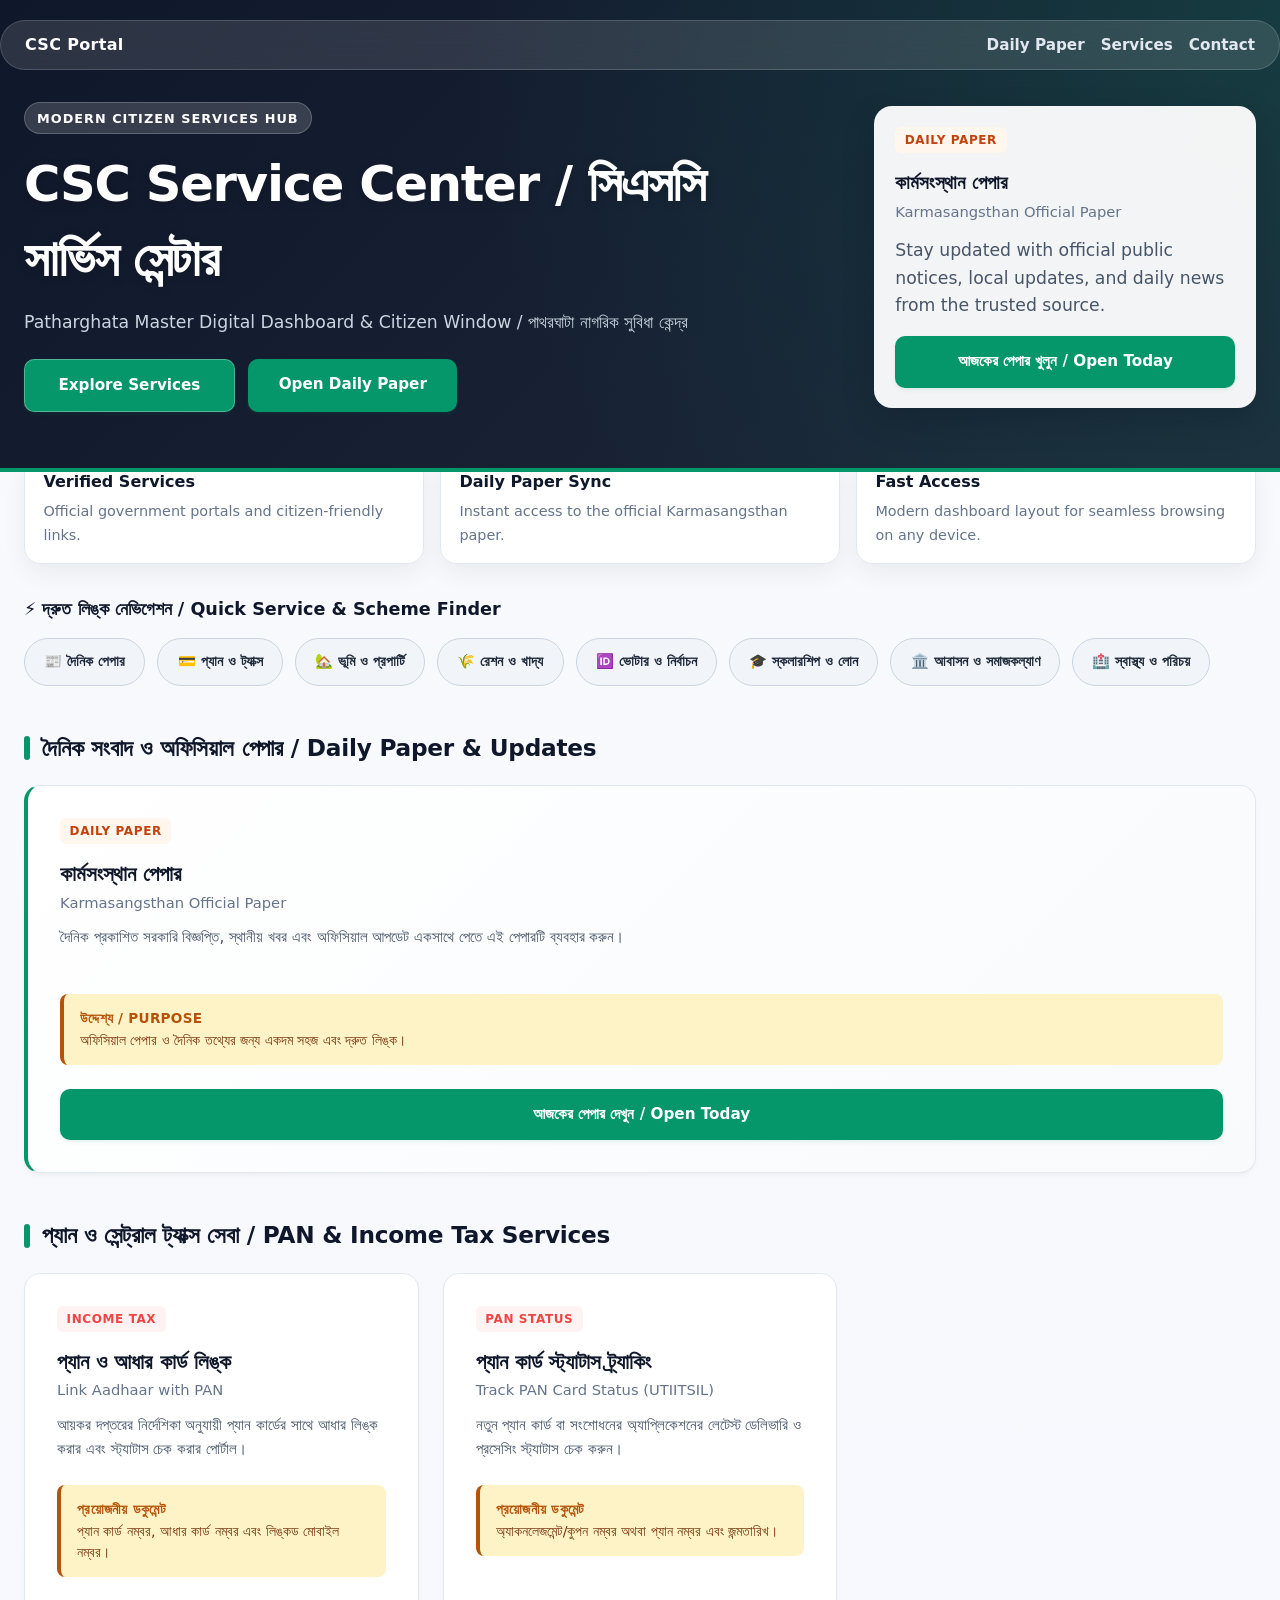
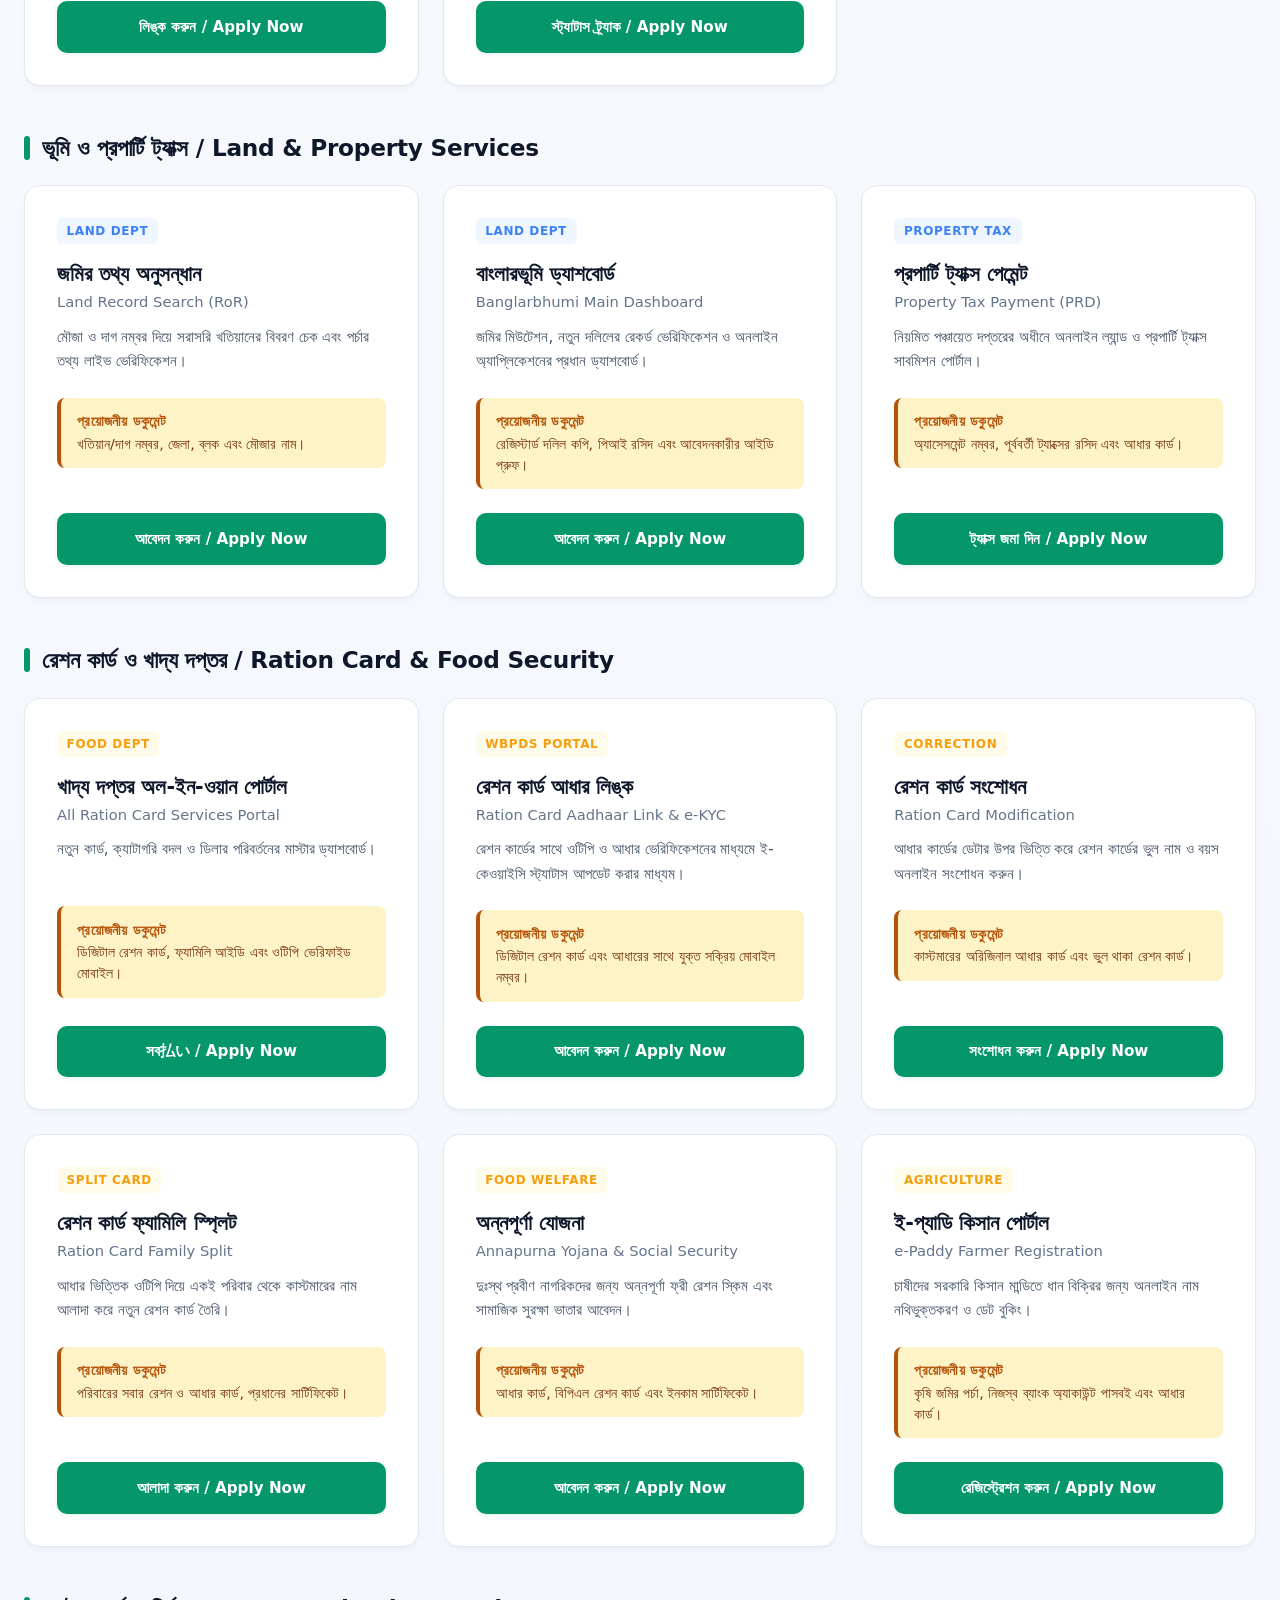
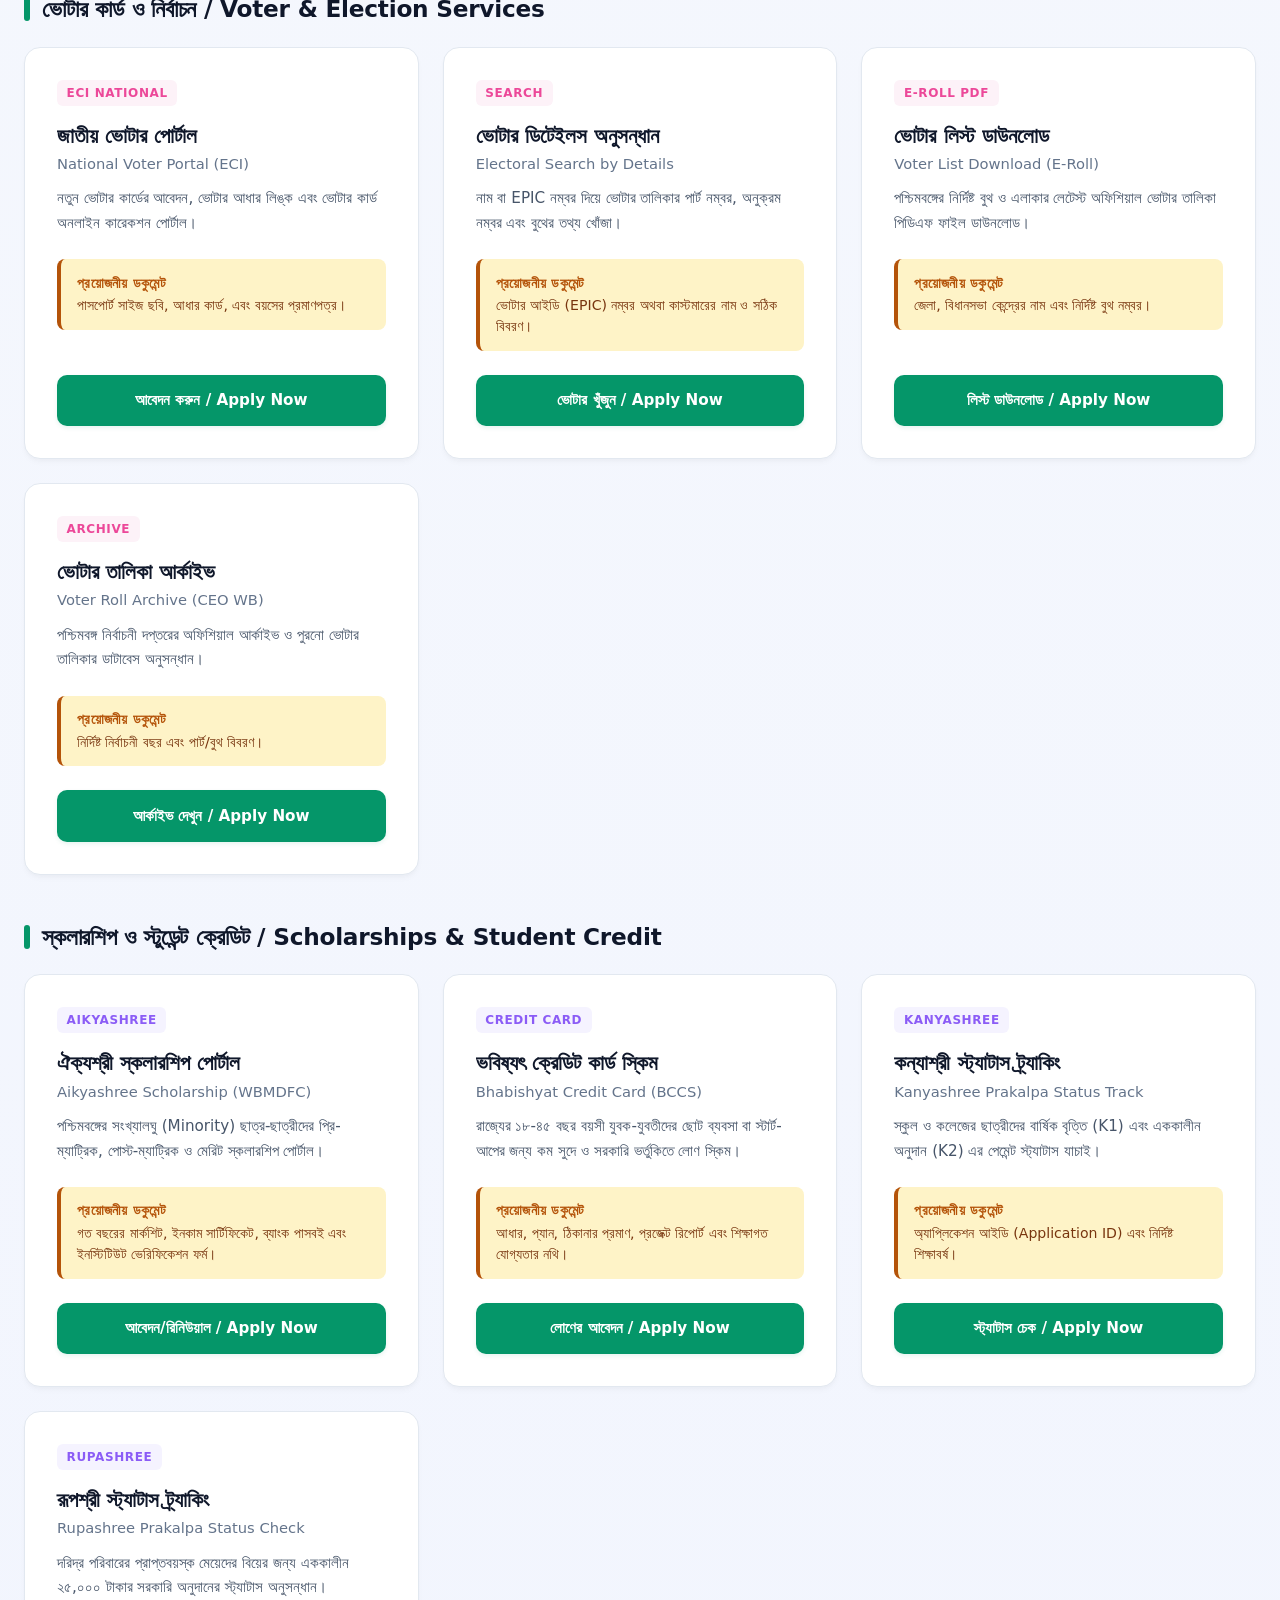
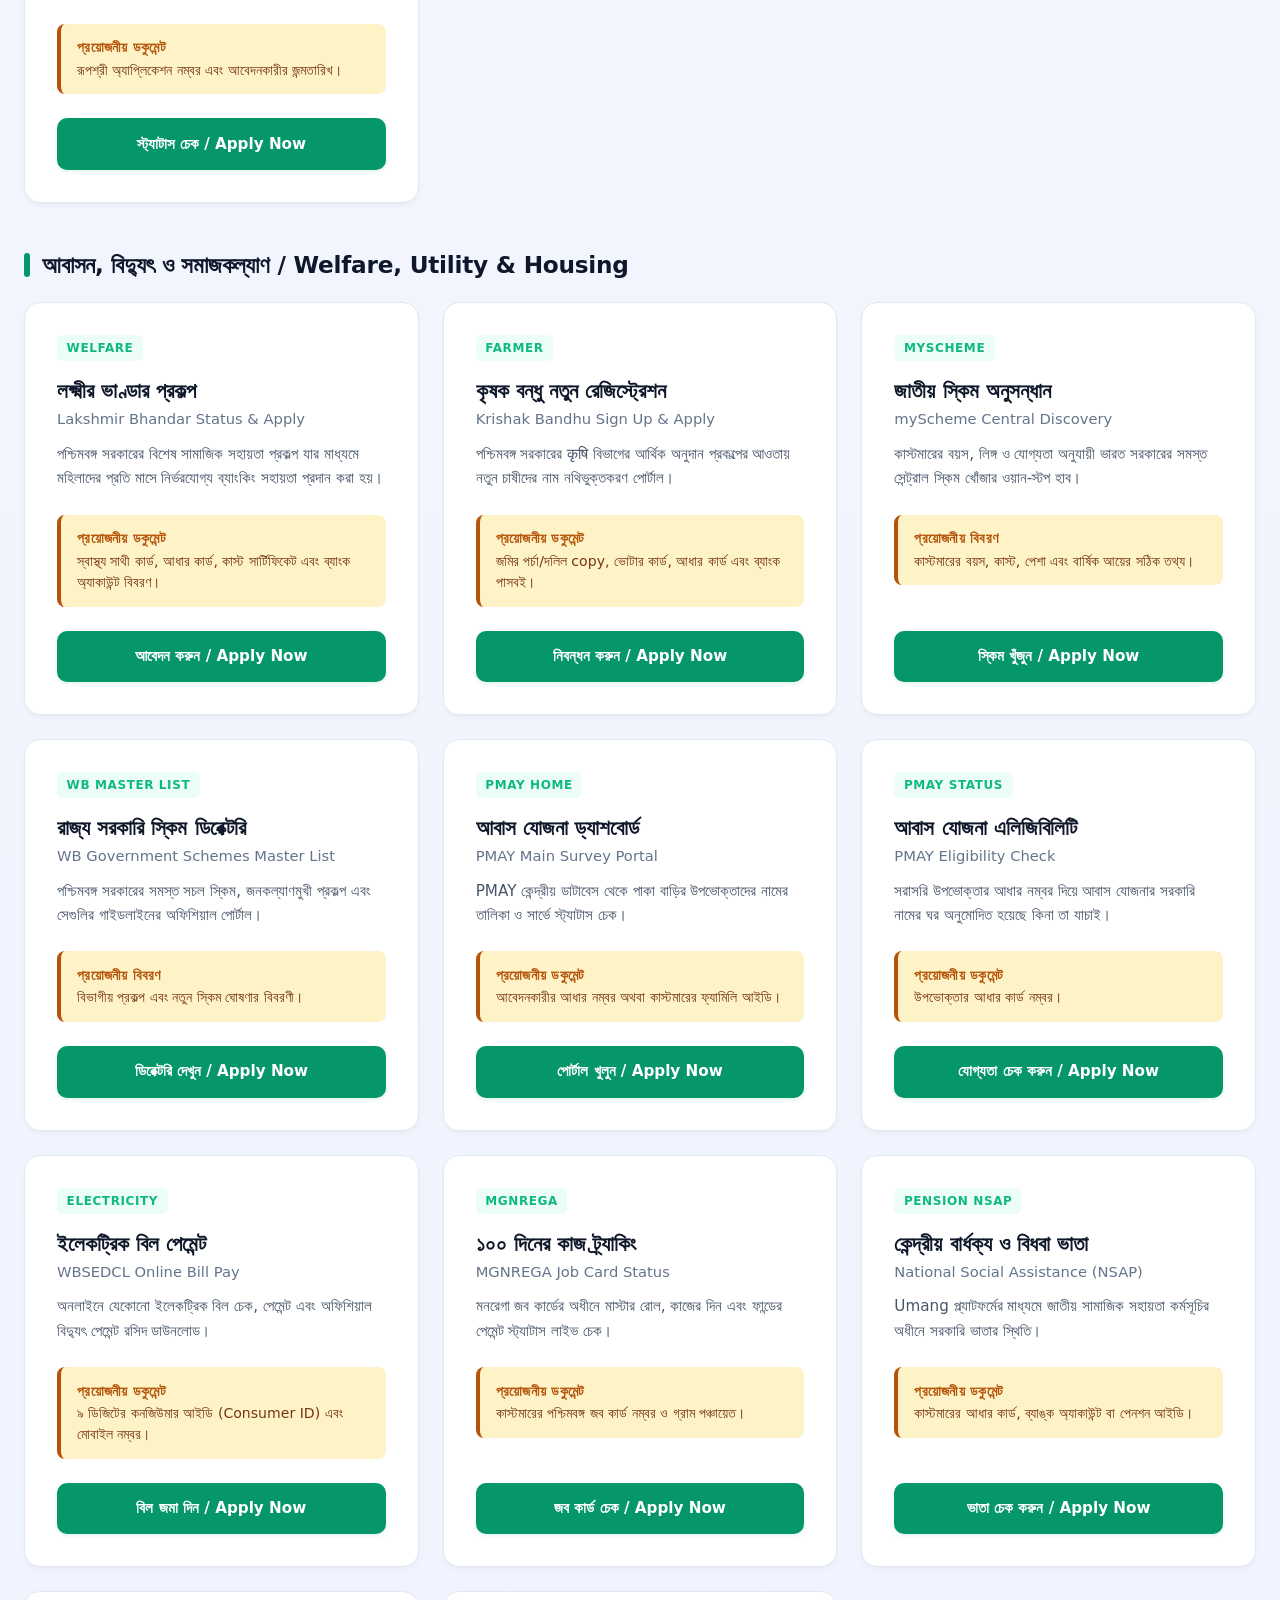
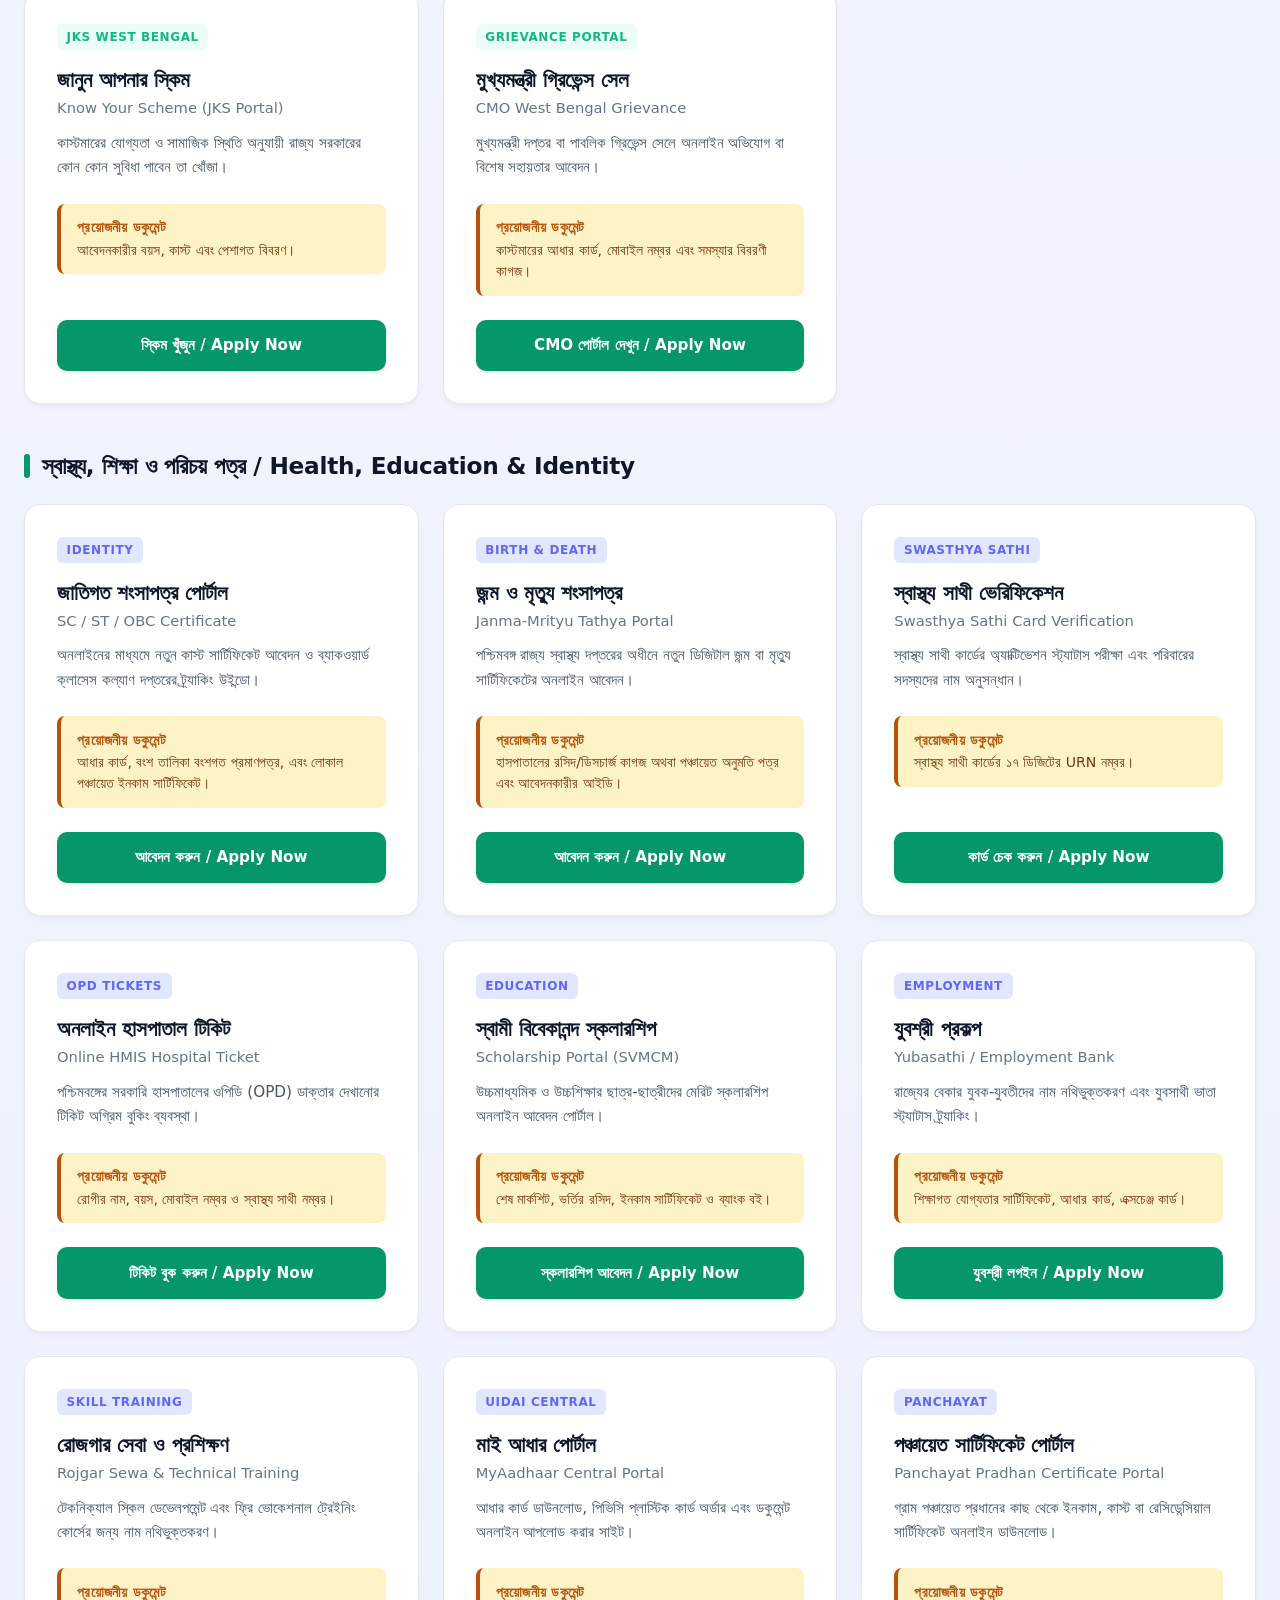
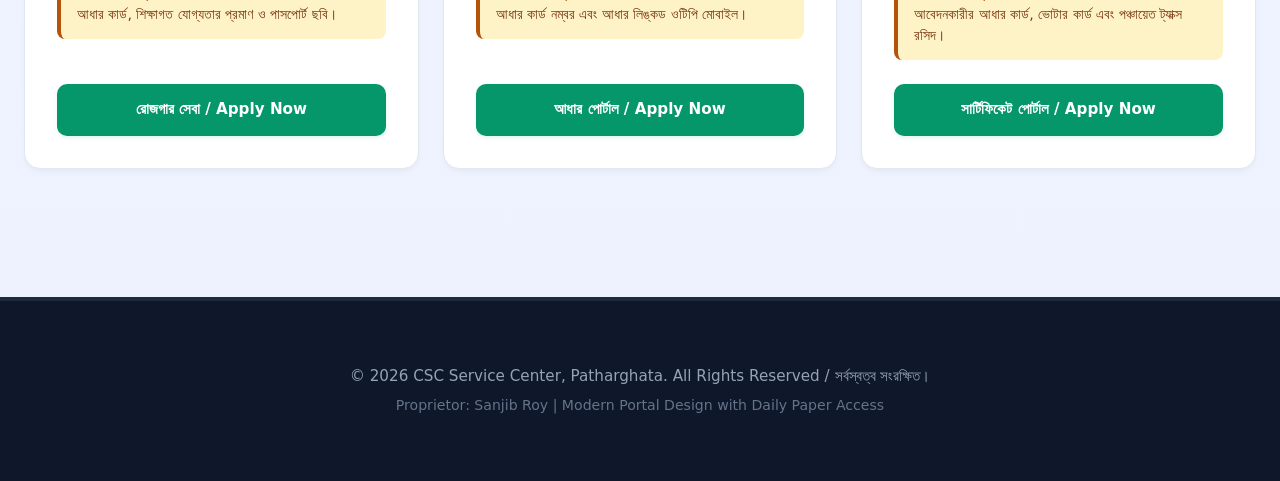
==== commit 7ef42e33: "new" ====
--- a/csc-center.html
+++ b/csc-center.html
@@ -4,732 +4,617 @@
     <meta charset="UTF-8">
     <meta name="viewport" content="width=device-width, initial-scale=1.0">
     <title>CSC Service Center, Patharghata - Master Dashboard</title>
-    <style>
-        :root {
-            --primary: #0f172a;
-            --primary-light: #1e293b;
-            --accent: #059669;
-            --accent-hover: #047857;
-            --bg: #f8fafc;
-            --card-bg: #ffffff;
-            --text-main: #0f172a;
-            --text-muted: #64748b;
-            --gold-bg: #fef3c7;
-            --gold-text: #b45309;
-            
-            /* Category Colors for Badges */
-            --cls-land: #3b82f6;
-            --cls-food: #f59e0b;
-            --cls-voter: #ec4899;
-            --cls-welfare: #10b981;
-            --cls-health: #6366f1;
-            --cls-tax: #ef4444;
-            --cls-edu: #8b5cf6;
-        }
-
-        body {
-            font-family: system-ui, -apple-system, BlinkMacSystemFont, "Segoe UI", Roboto, sans-serif;
-            background-color: var(--bg);
-            color: var(--text-main);
-            margin: 0;
-            padding: 0;
-            line-height: 1.5;
-            -webkit-font-smoothing: antialiased;
-        }
-
-        /* Premium Header Styling */
-        header {
-            background: linear-gradient(135deg, var(--primary) 0%, var(--primary-light) 100%);
-            color: white;
-            text-align: center;
-            padding: 4.5rem 1rem;
-            border-bottom: 4px solid var(--accent);
-            position: relative;
-            overflow: hidden;
-        }
-
-        header::before {
-            content: '';
-            position: absolute;
-            top: 0; left: 0; right: 0; bottom: 0;
-            background: radial-gradient(circle at top right, rgba(5, 150, 105, 0.15), transparent 60%);
-            pointer-events: none;
-        }
-
-        header h1 { 
-            margin: 0; 
-            font-size: 2.8rem; 
-            font-weight: 850; 
-            letter-spacing: -0.025em;
-            text-shadow: 0 2px 10px rgba(0,0,0,0.2);
-        }
-        
-        header p { 
-            margin: 0.75rem 0 0; 
-            color: #cbd5e1;
-            font-size: 1.25rem; 
-            font-weight: 400;
-            max-width: 800px;
-            margin-left: auto;
-            margin-right: auto;
-        }
-
-        .location { 
-            font-size: 0.95rem; 
-            color: #94a3b8; 
-            margin-top: 1.2rem; 
-            font-weight: 500;
-            background: rgba(255, 255, 255, 0.05);
-            display: inline-block;
-            padding: 0.4rem 1.2rem;
-            border-radius: 50px;
-            border: 1px solid rgba(255, 255, 255, 0.1);
-        }
-
-        .container { 
-            max-width: 1300px; 
-            margin: 1.5rem auto 4rem; 
-            padding: 0 1.5rem; 
-        }
-
-        /* Section Header Divider */
-        .section-title {
-            font-size: 1.5rem;
-            color: var(--primary);
-            margin: 4rem 0 1.5rem;
-            font-weight: 800;
-            display: flex;
-            align-items: center;
-            gap: 0.75rem;
-            letter-spacing: -0.01em;
-        }
-
-        .section-title::before {
-            content: '';
-            display: inline-block;
-            width: 6px;
-            height: 24px;
-            background-color: var(--accent);
-            border-radius: 4px;
-        }
-
-        /* Grid Configuration */
-        .grid {
-            display: grid;
-            grid-template-columns: repeat(auto-fit, minmax(380px, 1fr));
-            gap: 1.75rem;
-        }
-
-        /* Sleek Card Layout */
-        .card {
-            background: var(--card-bg);
-            border-radius: 16px;
-            padding: 2rem;
-            border: 1px solid #e2e8f0;
-            display: flex;
-            flex-direction: column;
-            justify-content: space-between;
-            box-shadow: 0 1px 3px rgba(0, 0, 0, 0.02), 0 4px 12px rgba(15, 23, 42, 0.03);
-            transition: all 0.3s cubic-bezier(0.4, 0, 0.2, 1);
-            position: relative;
-        }
-
-        .card:hover { 
-            transform: translateY(-4px);
-            box-shadow: 0 12px 24px -4px rgba(15, 23, 42, 0.08), 0 4px 12px -2px rgba(15, 23, 42, 0.03);
-            border-color: #cbd5e1;
-        }
-
-        /* Badges inside cards */
-        .badge {
-            display: inline-block;
-            font-size: 0.75rem;
-            font-weight: 700;
-            text-transform: uppercase;
-            padding: 0.25rem 0.6rem;
-            border-radius: 6px;
-            margin-bottom: 1rem;
-            letter-spacing: 0.05em;
-        }
-        .bg-land { background-color: #eff6ff; color: var(--cls-land); }
-        .bg-food { background-color: #fffbeb; color: var(--cls-food); }
-        .bg-voter { background-color: #fdf2f8; color: var(--cls-voter); }
-        .bg-welfare { background-color: #ecfdf5; color: var(--cls-welfare); }
-        .bg-health { background-color: #e0e7ff; color: var(--cls-health); }
-        .bg-tax { background-color: #fef2f2; color: var(--cls-tax); }
-        .bg-edu { background-color: #f5f3ff; color: var(--cls-edu); }
-
-        .card h3 { 
-            margin: 0 0 0.75rem 0; 
-            font-size: 1.3rem; 
-            color: var(--primary); 
-            font-weight: 700; 
-            line-height: 1.4;
-        }
-        
-        .card h3 span { 
-            display: block; 
-            font-size: 0.92rem; 
-            color: var(--text-muted); 
-            font-weight: 500; 
-            margin-top: 3px; 
-        }
-
-        .card p { 
-            font-size: 0.95rem; 
-            color: #475569; 
-            margin: 0 0 1.5rem 0; 
-            min-height: 45px;
-            line-height: 1.6;
-        }
-
-        /* Modernized Info Box */
-        .info-box {
-            background-color: var(--gold-bg);
-            border-radius: 8px;
-            padding: 0.85rem 1rem;
-            margin-bottom: 1.5rem;
-            font-size: 0.88rem;
-            border-left: 4px solid var(--gold-text);
-            color: #78350f;
-        }
-        
-        .info-box strong { 
-            color: var(--gold-text); 
-            display: block; 
-            font-weight: 700;
-            margin-bottom: 2px;
-            font-size: 0.85rem;
-            text-transform: uppercase;
-            letter-spacing: 0.02em;
-        }
-
-        /* CTA Button Design */
-        .btn {
-            display: block;
-            background-color: var(--accent);
-            color: white;
-            text-decoration: none;
-            padding: 0.9rem;
-            border-radius: 10px;
-            text-align: center;
-            font-weight: 700;
-            font-size: 0.95rem;
-            transition: all 0.2s ease;
-            box-shadow: 0 2px 4px rgba(5, 150, 105, 0.1);
-        }
-
-        .btn:hover { 
-            background-color: var(--accent-hover); 
-            box-shadow: 0 4px 12px rgba(5, 150, 105, 0.2);
-        }
-
-        /* Footer Customization */
-        footer {
-            text-align: center;
-            padding: 4rem 1rem;
-            margin-top: 8rem;
-            background-color: var(--primary);
-            color: #94a3b8;
-            font-size: 0.95rem;
-            border-top: 4px solid #1e293b;
-        }
-        
-        footer p { margin: 0; }
-        footer .meta { margin-top: 0.5rem; color: #64748b; font-size: 0.88rem; }
-
-        /* Responsive Tweaks */
-        @media (max-width: 768px) {
-            header { padding: 3rem 1rem; }
-            header h1 { font-size: 2rem; }
-            header p { font-size: 1.05rem; }
-            .grid { grid-template-columns: 1fr; }
-            .container { margin-top: 0.5rem; }
-        }
-    </style>
+    <link rel="stylesheet" href="./assets/css/csc-center.css">
 </head>
 <body>
 
 <header>
-    <h1>CSC Service Center / সিএসসি সার্ভিস সেন্টার</h1>
-    <p>Patharghata Master Digital Dashboard & Citizen Window / পাথরঘাটা মাস্টার ডিজিটাল ড্যাশবোর্ড ও নাগরিক সুবিধা কেন্দ্র</p>
-    <div class="location">Badamtala, Pump House, Patharghata | Proprietor: Sanjib Roy (বাদামতলা, পাম্প হাউস, পাথরঘাটা | প্রোপ্রাইটর: সঞ্জীব রায়)</div>
+    <nav class="top-nav">
+        <a href="#services" class="brand">CSC Portal</a>
+        <div class="nav-links">
+            <a href="#updates">Daily Paper</a>
+            <a href="#services">Services</a>
+            <a href="#contact">Contact</a>
+        </div>
+    </nav>
+
+    <div class="hero-content">
+        <div class="hero-copy">
+            <span class="eyebrow">Modern Citizen Services Hub</span>
+            <h1>CSC Service Center / সিএসসি সার্ভিস সেন্টার</h1>
+            <p>Patharghata Master Digital Dashboard & Citizen Window / পাথরঘাটা নাগরিক সুবিধা কেন্দ্র</p>
+            <div class="hero-actions">
+                <a href="#services" class="btn btn-outline">Explore Services</a>
+                <a href="https://www.karmasangsthanpaper.com" target="_blank" class="btn">Open Daily Paper</a>
+            </div>
+        </div>
+        <div class="hero-panel">
+            <div class="panel-card">
+                <span class="badge bg-news">Daily Paper</span>
+                <h3>কার্মসংস্থান পেপার <span>Karmasangsthan Official Paper</span></h3>
+                <p>Stay updated with official public notices, local updates, and daily news from the trusted source.</p>
+                <a href="https://www.karmasangsthanpaper.com" target="_blank" class="btn">আজকের পেপার খুলুন / Open Today</a>
+            </div>
+        </div>
+    </div>
 </header>
 
-<div class="container">
+<div class="highlights">
+    <div class="highlight-card">
+        <strong>Verified Services</strong>
+        <span>Official government portals and citizen-friendly links.</span>
+    </div>
+    <div class="highlight-card">
+        <strong>Daily Paper Sync</strong>
+        <span>Instant access to the official Karmasangsthan paper.</span>
+    </div>
+    <div class="highlight-card">
+        <strong>Fast Access</strong>
+        <span>Modern dashboard layout for seamless browsing on any device.</span>
+    </div>
+</div>
+
+<!-- Globally Aligned Quick Navigation Link Hub -->
+<div class="quick-scheme-menu">
+    <div class="quick-menu-inner">
+        <h4>⚡ দ্রুত লিঙ্ক নেভিগেশন / Quick Service & Scheme Finder</h4>
+        <div class="quick-links-grid">
+            <a href="#updates" class="quick-btn">📰 দৈনিক পেপার</a>
+            <a href="#pan-tax" class="quick-btn">💳 প্যান ও ট্যাক্স</a>
+            <a href="#land-property" class="quick-btn">🏡 ভূমি ও প্রপার্টি</a>
+            <a href="#ration-food" class="quick-btn">🌾 রেশন ও খাদ্য</a>
+            <a href="#voter-election" class="quick-btn">🆔 ভোটার ও নির্বাচন</a>
+            <a href="#scholarships-credit" class="quick-btn">🎓 স্কলারশিপ ও লোন</a>
+            <a href="#welfare-utility" class="quick-btn">🏛️ আবাসন ও সমাজকল্যাণ</a>
+            <a href="#health-identity" class="quick-btn">🏥 স্বাস্থ্য ও পরিচয়</a>
+        </div>
+    </div>
+</div>
+
+<!-- Main Global Container Structure -->
+<div class="global-container" id="services">
+
+    <!-- Section: Daily Paper Updates -->
+    <div class="section-wrapper" id="updates">
+        <div class="section-title">দৈনিক সংবাদ ও অফিসিয়াল পেপার / Daily Paper & Updates</div>
+        <div class="unified-grid-full">
+            <div class="card card-feature">
+                <div>
+                    <span class="badge bg-news">Daily Paper</span>
+                    <h3>কার্মসংস্থান পেপার <span>Karmasangsthan Official Paper</span></h3>
+                    <p>দৈনিক প্রকাশিত সরকারি বিজ্ঞপ্তি, স্থানীয় খবর এবং অফিসিয়াল আপডেট একসাথে পেতে এই পেপারটি ব্যবহার করুন।</p>
+                    <div class="info-box">
+                        <strong>উদ্দেশ্য / Purpose</strong>
+                        অফিসিয়াল পেপার ও দৈনিক তথ্যের জন্য একদম সহজ এবং দ্রুত লিঙ্ক।
+                    </div>
+                </div>
+                <a href="https://www.karmasangsthanpaper.com" target="_blank" class="btn">আজকের পেপার দেখুন / Open Today</a>
+            </div>
+        </div>
+    </div>
 
     <!-- Section: PAN & Income Tax Services -->
-    <div class="section-title">প্যান ও সেন্ট্রাল ট্যাক্স সেবা / PAN & Income Tax Services</div>
-    <div class="grid">
-        <div class="card">
-            <div>
-                <span class="badge bg-tax">Income Tax</span>
-                <h3>প্যান ও আধার কার্ড লিঙ্ক <span>Link Aadhaar with PAN</span></h3>
-                <p>আয়কর দপ্তরের নির্দেশিকা অনুযায়ী প্যান কার্ডের সাথে আধার লিঙ্ক করার এবং স্ট্যাটাস চেক করার পোর্টাল।</p>
-                <div class="info-box">
-                    <strong>প্রয়োজনীয় ডকুমেন্ট / Required Documents</strong>
-                    প্যান কার্ড নম্বর, আধার কার্ড নম্বর এবং লিঙ্কড মোবাইল নম্বর। (PAN Card, Aadhaar Card, Linked Mobile Number).
-                </div>
-            </div>
-            <a href="https://eportal.incometax.gov.in/iec/foservices/#/pre-login/bl-link-aadhaar" target="_blank" class="btn">লিঙ্ক করুন / Link Now</a>
-        </div>
-        <div class="card">
-            <div>
-                <span class="badge bg-tax">PAN Status</span>
-                <h3>প্যান কার্ড স্ট্যাটাস ট্র্যাকিং <span>Track PAN Card Status (UTIITSIL)</span></h3>
-                <p>নতুন প্যান কার্ড বা সংশোধনের অ্যাপ্লিকেশনের লেটেস্ট ডেলিভারি ও প্রসেসিং স্ট্যাটাস চেক করুন।</p>
-                <div class="info-box">
-                    <strong>প্রয়োজনীয় ডকুমেন্ট / Required Documents</strong>
-                    অ্যাকনলেজমেন্ট/কুপন নম্বর অথবা প্যান নম্বর এবং জন্মতারিখ। (Application Coupon Number or PAN & DOB).
-                </div>
-            </div>
-            <a href="https://www.trackpan.utiitsl.com/PANONLINE/forms/TrackPan/trackApp" target="_blank" class="btn">স্ট্যাটাস ট্র্যাক / Track Status</a>
+    <div class="section-wrapper" id="pan-tax">
+        <div class="section-title">প্যান ও সেন্ট্রাল ট্যাক্স সেবা / PAN & Income Tax Services</div>
+        <div class="unified-grid">
+            <div class="card">
+                <div>
+                    <span class="badge bg-tax">Income Tax</span>
+                    <h3>প্যান ও আধার কার্ড লিঙ্ক <span>Link Aadhaar with PAN</span></h3>
+                    <p>আয়কর দপ্তরের নির্দেশিকা অনুযায়ী প্যান কার্ডের সাথে আধার লিঙ্ক করার এবং স্ট্যাটাস চেক করার পোর্টাল।</p>
+                    <div class="info-box">
+                        <strong>প্রয়োজনীয় ডকুমেন্ট</strong>
+                        প্যান কার্ড নম্বর, আধার কার্ড নম্বর এবং লিঙ্কড মোবাইল নম্বর।
+                    </div>
+                </div>
+                <a href="https://eportal.incometax.gov.in/iec/foservices/#/pre-login/bl-link-aadhaar" target="_blank" class="btn">লিঙ্ক করুন / Apply Now</a>
+            </div>
+            <div class="card">
+                <div>
+                    <span class="badge bg-tax">PAN Status</span>
+                    <h3>প্যান কার্ড স্ট্যাটাস ট্র্যাকিং <span>Track PAN Card Status (UTIITSIL)</span></h3>
+                    <p>নতুন প্যান কার্ড বা সংশোধনের অ্যাপ্লিকেশনের লেটেস্ট ডেলিভারি ও প্রসেসিং স্ট্যাটাস চেক করুন।</p>
+                    <div class="info-box">
+                        <strong>প্রয়োজনীয় ডকুমেন্ট</strong>
+                        অ্যাকনলেজমেন্ট/কুপন নম্বর অথবা প্যান নম্বর এবং জন্মতারিখ।
+                    </div>
+                </div>
+                <a href="https://www.trackpan.utiitsl.com/PANONLINE/forms/TrackPan/trackApp" target="_blank" class="btn">স্ট্যাটাস ট্র্যাক / Apply Now</a>
+            </div>
         </div>
     </div>
 
     <!-- Section: Land Records -->
-    <div class="section-title">ভূমি ও প্রপার্টি ট্যাক্স / Land & Property Services</div>
-    <div class="grid">
-        <div class="card">
-            <div>
-                <span class="badge bg-land">Land Dept</span>
-                <h3>জমির তথ্য অনুসন্ধান <span>Land Record Search (RoR)</span></h3>
-                <p>মৌজা ও দাগ নম্বর দিয়ে সরাসরি খতিয়ানের বিবরণ চেক এবং পর্চার তথ্য লাইভ ভেরিফিকেশন।</p>
-                <div class="info-box">
-                    <strong>প্রয়োজনীয় ডকুমেন্ট / Required Documents</strong>
-                    খতিয়ান/দাগ নম্বর, জেলা, ব্লক এবং মৌজার নাম। (Khatian/Dag Number, District, Block, Mouza).
-                </div>
-            </div>
-            <a href="https://banglarbhumi.gov.in/BanglarBhumi/KnowYourProperty.action" target="_blank" class="btn">আবেদন করুন / Apply Now</a>
-        </div>
-        <div class="card">
-            <div>
-                <span class="badge bg-land">Land Dept</span>
-                <h3>বাংলারভূমি ড্যাশবোর্ড <span>Banglarbhumi Main Dashboard</span></h3>
-                <p>জমির মিউটেশন, নতুন দলিলের রেকর্ড ভেরিফিকেশন ও অনলাইন অ্যাপ্লিকেশনের প্রধান ড্যাশবোর্ড।</p>
-                <div class="info-box">
-                    <strong>প্রয়োজনীয় ডকুমেন্ট / Required Documents</strong>
-                    রেজিস্টার্ড দলিল কপি, পিআই রসিদ এবং আবেদনকারীর আইডি প্রুফ। (Registered Deed, PI Receipt, ID Proof).
-                </div>
-            </div>
-            <a href="https://banglarbhumi.gov.in/BanglarBhumi/Home.action#" target="_blank" class="btn">আবেদন করুন / Apply Now</a>
-        </div>
-        <div class="card">
-            <div>
-                <span class="badge bg-land">Property Tax</span>
-                <h3>প্রপার্টি ট্যাক্স পেমেন্ট <span>Property Tax Payment (PRD)</span></h3>
-                <p>পশ্চিমবঙ্গ সরকারের পঞ্চায়েত দপ্তরের অধীনে অনলাইন ল্যান্ড ও প্রপার্টি ট্যাক্স সাবমিশন পোর্টাল।</p>
-                <div class="info-box">
-                    <strong>প্রয়োজনীয় ডকুমেন্ট / Required Documents</strong>
-                    অ্যাসেসমেন্ট নম্বর, পূর্ববর্তী ট্যাক্সের রসিদ এবং আধার কার্ড। (Assessment Number, Previous Tax Receipt, Aadhaar Card).
-                </div>
-            </div>
-            <a href="https://prdtax.wb.gov.in/" target="_blank" class="btn">ট্যাক্স জমা দিন / Apply Now</a>
+    <div class="section-wrapper" id="land-property">
+        <div class="section-title">ভূমি ও প্রপার্টি ট্যাক্স / Land & Property Services</div>
+        <div class="unified-grid">
+            <div class="card">
+                <div>
+                    <span class="badge bg-land">Land Dept</span>
+                    <h3>জমির তথ্য অনুসন্ধান <span>Land Record Search (RoR)</span></h3>
+                    <p>মৌজা ও দাগ নম্বর দিয়ে সরাসরি খতিয়ানের বিবরণ চেক এবং পর্চার তথ্য লাইভ ভেরিফিকেশন।</p>
+                    <div class="info-box">
+                        <strong>প্রয়োজনীয় ডকুমেন্ট</strong>
+                        খতিয়ান/দাগ নম্বর, জেলা, ব্লক এবং মৌজার নাম।
+                    </div>
+                </div>
+                <a href="https://banglarbhumi.gov.in/BanglarBhumi/KnowYourProperty.action" target="_blank" class="btn">আবেদন করুন / Apply Now</a>
+            </div>
+            <div class="card">
+                <div>
+                    <span class="badge bg-land">Land Dept</span>
+                    <h3>বাংলারভূমি ড্যাশবোর্ড <span>Banglarbhumi Main Dashboard</span></h3>
+                    <p>জমির মিউটেশন, নতুন দলিলের রেকর্ড ভেরিফিকেশন ও অনলাইন অ্যাপ্লিকেশনের প্রধান ড্যাশবোর্ড।</p>
+                    <div class="info-box">
+                        <strong>প্রয়োজনীয় ডকুমেন্ট</strong>
+                        রেজিস্টার্ড দলিল কপি, পিআই রসিদ এবং আবেদনকারীর আইডি প্রুফ।
+                    </div>
+                </div>
+                <a href="https://banglarbhumi.gov.in/BanglarBhumi/Home.action#" target="_blank" class="btn">আবেদন করুন / Apply Now</a>
+            </div>
+            <div class="card">
+                <div>
+                    <span class="badge bg-land">Property Tax</span>
+                    <h3>প্রপার্টি ট্যাক্স পেমেন্ট <span>Property Tax Payment (PRD)</span></h3>
+                    <p>নিয়মিত পঞ্চায়েত দপ্তরের অধীনে অনলাইন ল্যান্ড ও প্রপার্টি ট্যাক্স সাবমিশন পোর্টাল।</p>
+                    <div class="info-box">
+                        <strong>প্রয়োজনীয় ডকুমেন্ট</strong>
+                        অ্যাসেসমেন্ট নম্বর, পূর্ববর্তী ট্যাক্সের রসিদ এবং আধার কার্ড।
+                    </div>
+                </div>
+                <a href="https://prdtax.wb.gov.in/" target="_blank" class="btn">ট্যাক্স জমা দিন / Apply Now</a>
+            </div>
         </div>
     </div>
 
     <!-- Section: Ration Card & Food Supply -->
-    <div class="section-title">রেশন কার্ড ও খাদ্য দপ্তর / Ration Card & Food Security</div>
-    <div class="grid">
-        <div class="card">
-            <div>
-                <span class="badge bg-food">Food Dept</span>
-                <h3>খাদ্য দপ্তর অল-ইন-ওয়ান পোর্টাল <span>All Ration Card Services Portal</span></h3>
-                <p>পশ্চিমবঙ্গ খাদ্য দপ্তরের অফিশিয়াল পোর্টাল - নতুন কার্ড, ক্যাটাগরি বদল ও ডিলার পরিবর্তনের মাস্টার ড্যাশবোর্ড।</p>
-                <div class="info-box">
-                    <strong>প্রয়োজনীয় ডকুমেন্ট / Required Documents</strong>
-                    ডিজিটাল রেশন কার্ড, ফ্যামিলি আইডি এবং ওটিপি ভেরিফাইড মোবাইল। (Ration Card, Family ID, OTP Mobile).
-                </div>
-            </div>
-            <a href="https://food.wb.gov.in/food/home.aspx" target="_blank" class="btn">সব পরিষেবা / View All Services</a>
-        </div>
-        <div class="card">
-            <div>
-                <span class="badge bg-food">WBPDS Portal</span>
-                <h3>রেশন কার্ড আধার লিঙ্ক <span>Ration Card Aadhaar Link & e-KYC</span></h3>
-                <p>রেশন কার্ডের সাথে ওটিপি ও আধার ভেরিফিকেশনের মাধ্যমে ই-কেওয়াইসি স্ট্যাটাস আপডেট করার মাধ্যম।</p>
-                <div class="info-box">
-                    <strong>প্রয়োজনীয় ডকুমেন্ট / Required Documents</strong>
-                    ডিজিটাল রেশন কার্ড এবং আধারের সাথে যুক্ত সক্রিয় মোবাইল নম্বর। (Digital Ration Card, Aadhaar Linked Mobile).
-                </div>
-            </div>
-            <a href="https://wbpds.wb.gov.in/(S(htxiidsrwcodmjtix2uomiru))/Ekyc_otp.aspx" target="_blank" class="btn">আবেদন করুন / Apply Now</a>
-        </div>
-        <div class="card">
-            <div>
-                <span class="badge bg-food">Correction</span>
-                <h3>রেশন কার্ড সংশোধন <span>Ration Card Modification (Aadhaar Based)</span></h3>
-                <p>আধার কার্ডের ডেটার উপর ভিত্তি করে রেশন কার্ডের ভুল নাম ও বয়স অনলাইন সংশোধন করুন।</p>
-                <div class="info-box">
-                    <strong>প্রয়োজনীয় ডকুমেন্ট / Required Documents</strong>
-                    কাস্টমারের অরিজিনাল আধার কার্ড এবং ভুল থাকা রেশন কার্ড। (Original Aadhaar Card, Correction Ration Card).
-                </div>
-            </div>
-            <a href="https://wbpds.wb.gov.in/(S(3cicjibcfpesqcv3rllgm2bb))/Benificiary_Deatils_Update_by_Aadhaar.aspx" target="_blank" class="btn">সংশোধন করুন / Apply Now</a>
-        </div>
-        <div class="card">
-            <div>
-                <span class="badge bg-food">Split Card</span>
-                <h3>রেশন কার্ড ফ্যামিলি স্প্লিট <span>Ration Card Family Split</span></h3>
-                <p>আধার ভিত্তিক ওটিপি দিয়ে একই পরিবার থেকে কাস্টমারের নাম আলাদা করে নতুন রেশন কার্ড তৈরি।</p>
-                <div class="info-box">
-                    <strong>প্রয়োজনীয় ডকুমেন্ট / Required Documents</strong>
-                    পরিবারের সবার রেশন ও আধার কার্ড, প্রধানের সার্টিফিকেট। (Family Ration Cards, Aadhaar Cards, Head Certificate).
-                </div>
-            </div>
-            <a href="https://wbpds.gov.in/rcms/(S(drx4sghsulhga4a3gssmqbb1))/Family_Split_by_Aadhaar" target="_blank" class="btn">আলাদা করুন / Apply Now</a>
-        </div>
-        <div class="card">
-            <div>
-                <span class="badge bg-food">Food Welfare</span>
-                <h3>অন্নপূর্ণা যোজনা <span>Annapurna Yojana & Social Security</span></h3>
-                <p>দুঃস্থ প্রবীণ নাগরিকদের জন্য অন্নপূর্ণা ফ্রী রেশন স্কিম এবং সামাজিক সুরক্ষা ভাতার আবেদন।</p>
-                <div class="info-box">
-                    <strong>প্রয়োজনীয় ডকুমেন্ট / Required Documents</strong>
-                    আধার কার্ড, বিপিএল রেশন কার্ড এবং ইনকাম সার্টিফিকেট। (Aadhaar Card, BPL Ration Card, Income Certificate).
-                </div>
-            </div>
-            <a href="https://socialsecurity.wb.gov.in/" target="_blank" class="btn">আবেদন করুন / Apply Now</a>
-        </div>
-        <div class="card">
-            <div>
-                <span class="badge bg-food">Agriculture</span>
-                <h3>ই-প্যাডি কিসান পোর্টাল <span>e-Paddy Farmer Registration</span></h3>
-                <p>চাষীদের সরকারি কিসান মান্ডিতে ধান বিক্রির জন্য অনলাইন নাম নথিভুক্তকরণ ও ডেট বুকিং।</p>
-                <div class="info-box">
-                    <strong>প্রয়োজনীয় ডকুমেন্ট / Required Documents</strong>
-                    কৃষি জমির পর্চা, নিজস্ব ব্যাংক অ্যাকাউন্ট পাসবই এবং আধার কার্ড। (Land Porcha, Bank Passbook, Aadhaar Card).
-                </div>
-            </div>
-            <a href="https://epaddy.wb.gov.in/" target="_blank" class="btn">রেজিস্ট্রেশন করুন / Apply Now</a>
+    <div class="section-wrapper" id="ration-food">
+        <div class="section-title">রেশন কার্ড ও খাদ্য দপ্তর / Ration Card & Food Security</div>
+        <div class="unified-grid">
+            <div class="card">
+                <div>
+                    <span class="badge bg-food">Food Dept</span>
+                    <h3>খাদ্য দপ্তর অল-ইন-ওয়ান পোর্টাল <span>All Ration Card Services Portal</span></h3>
+                    <p>নতুন কার্ড, ক্যাটাগরি বদল ও ডিলার পরিবর্তনের মাস্টার ড্যাশবোর্ড।</p>
+                    <div class="info-box">
+                        <strong>প্রয়োজনীয় ডকুমেন্ট</strong>
+                        ডিজিটাল রেশন কার্ড, ফ্যামিলি আইডি এবং ওটিপি ভেরিফাইড মোবাইল।
+                    </div>
+                </div>
+                <a href="https://food.wb.gov.in/food/home.aspx" target="_blank" class="btn">সব払い / Apply Now</a>
+            </div>
+            <div class="card">
+                <div>
+                    <span class="badge bg-food">WBPDS Portal</span>
+                    <h3>রেশন কার্ড আধার লিঙ্ক <span>Ration Card Aadhaar Link & e-KYC</span></h3>
+                    <p>রেশন কার্ডের সাথে ওটিপি ও আধার ভেরিফিকেশনের মাধ্যমে ই-কেওয়াইসি স্ট্যাটাস আপডেট করার মাধ্যম।</p>
+                    <div class="info-box">
+                        <strong>প্রয়োজনীয় ডকুমেন্ট</strong>
+                        ডিজিটাল রেশন কার্ড এবং আধারের সাথে যুক্ত সক্রিয় মোবাইল নম্বর।
+                    </div>
+                </div>
+                <a href="https://wbpds.wb.gov.in/(S(htxiidsrwcodmjtix2uomiru))/Ekyc_otp.aspx" target="_blank" class="btn">আবেদন করুন / Apply Now</a>
+            </div>
+            <div class="card">
+                <div>
+                    <span class="badge bg-food">Correction</span>
+                    <h3>রেশন কার্ড সংশোধন <span>Ration Card Modification</span></h3>
+                    <p>আধার কার্ডের ডেটার উপর ভিত্তি করে রেশন কার্ডের ভুল নাম ও বয়স অনলাইন সংশোধন করুন।</p>
+                    <div class="info-box">
+                        <strong>প্রয়োজনীয় ডকুমেন্ট</strong>
+                        কাস্টমারের অরিজিনাল আধার কার্ড এবং ভুল থাকা রেশন কার্ড।
+                    </div>
+                </div>
+                <a href="https://wbpds.wb.gov.in/(S(3cicjibcfpesqcv3rllgm2bb))/Benificiary_Deatils_Update_by_Aadhaar.aspx" target="_blank" class="btn">সংশোধন করুন / Apply Now</a>
+            </div>
+            <div class="card">
+                <div>
+                    <span class="badge bg-food">Split Card</span>
+                    <h3>রেশন কার্ড ফ্যামিলি স্প্লিট <span>Ration Card Family Split</span></h3>
+                    <p>আধার ভিত্তিক ওটিপি দিয়ে একই পরিবার থেকে কাস্টমারের নাম আলাদা করে নতুন রেশন কার্ড তৈরি।</p>
+                    <div class="info-box">
+                        <strong>প্রয়োজনীয় ডকুমেন্ট</strong>
+                        পরিবারের সবার রেশন ও আধার কার্ড, প্রধানের সার্টিফিকেট।
+                    </div>
+                </div>
+                <a href="https://wbpds.gov.in/rcms/(S(drx4sghsulhga4a3gssmqbb1))/Family_Split_by_Aadhaar" target="_blank" class="btn">আলাদা করুন / Apply Now</a>
+            </div>
+            <div class="card">
+                <div>
+                    <span class="badge bg-food">Food Welfare</span>
+                    <h3>অন্নপূর্ণা যোজনা <span>Annapurna Yojana & Social Security</span></h3>
+                    <p>দুঃস্থ প্রবীণ নাগরিকদের জন্য অন্নপূর্ণা ফ্রী রেশন স্কিম এবং সামাজিক সুরক্ষা ভাতার আবেদন।</p>
+                    <div class="info-box">
+                        <strong>প্রয়োজনীয় ডকুমেন্ট</strong>
+                        আধার কার্ড, বিপিএল রেশন কার্ড এবং ইনকাম সার্টিফিকেট।
+                    </div>
+                </div>
+                <a href="https://socialsecurity.wb.gov.in/" target="_blank" class="btn">আবেদন করুন / Apply Now</a>
+            </div>
+            <div class="card">
+                <div>
+                    <span class="badge bg-food">Agriculture</span>
+                    <h3>ই-প্যাডি কিসান পোর্টাল <span>e-Paddy Farmer Registration</span></h3>
+                    <p>চাষীদের সরকারি কিসান মান্ডিতে ধান বিক্রির জন্য অনলাইন নাম নথিভুক্তকরণ ও ডেট বুকিং।</p>
+                    <div class="info-box">
+                        <strong>প্রয়োজনীয় ডকুমেন্ট</strong>
+                        কৃষি জমির পর্চা, নিজস্ব ব্যাংক অ্যাকাউন্ট পাসবই এবং আধার কার্ড।
+                    </div>
+                </div>
+                <a href="https://epaddy.wb.gov.in/" target="_blank" class="btn">রেজিস্ট্রেশন করুন / Apply Now</a>
+            </div>
         </div>
     </div>
 
     <!-- Section: Voter Services -->
-    <div class="section-title">ভোটার কার্ড ও নির্বাচন / Voter & Election Services</div>
-    <div class="grid">
-        <div class="card">
-            <div>
-                <span class="badge bg-voter">ECI National</span>
-                <h3>জাতীয় ভোটার পোর্টাল <span>National Voter Portal (ECI)</span></h3>
-                <p>নতুন ভোটার কার্ডের আবেদন, ভোটার আধার লিঙ্ক এবং ভোটার কার্ড অনলাইন কারেকশন পোর্টাল।</p>
-                <div class="info-box">
-                    <strong>প্রয়োজনীয় ডকুমেন্ট / Required Documents</strong>
-                    পাসপোর্ট সাইজ ছবি, আধার কার্ড, এবং বয়সের প্রমাণপত্র। (Passport Photo, Aadhaar Card, Age Proof).
-                </div>
-            </div>
-            <a href="https://voters.eci.gov.in/" target="_blank" class="btn">আবেদন করুন / Apply Now</a>
-        </div>
-        <div class="card">
-            <div>
-                <span class="badge bg-voter">Search</span>
-                <h3>ভোটার ডিটেইলস অনুসন্ধান <span>Electoral Search by Details</span></h3>
-                <p>নাম বা EPIC নম্বর দিয়ে ভোটার তালিকার পার্ট নম্বর, অনুক্রম নম্বর এবং বুথের তথ্য খোঁজা।</p>
-                <div class="info-box">
-                    <strong>প্রয়োজনীয় ডকুমেন্ট / Required Documents</strong>
-                    ভোটার আইডি (EPIC) নম্বর অথবা কাস্টমারের নাম ও সঠিক বিবরণ। (Voter ID Card or Full Assembly Details).
-                </div>
-            </div>
-            <a href="https://demoelectoralsearch.eci.gov.in/" target="_blank" class="btn">ভোটার খুঁজুন / Apply Now</a>
-        </div>
-        <div class="card">
-            <div>
-                <span class="badge bg-voter">E-Roll PDF</span>
-                <h3>ভোটার লিস্ট ডাউনলোড <span>Voter List Download (E-Roll)</span></h3>
-                <p>পশ্চিমবঙ্গের নির্দিষ্ট বুথ ও এলাকার লেটেস্ট অফিশিয়াল ভোটার তালিকা পিডিএফ ফাইল ডাউনলোড।</p>
-                <div class="info-box">
-                    <strong>প্রয়োজনীয় ডকুমেন্ট / Required Documents</strong>
-                    জেলা, বিধানসভা কেন্দ্রের নাম এবং নির্দিষ্ট বুথ নম্বর। (District, Assembly Name, Booth Number).
-                </div>
-            </div>
-            <a href="https://voters.eci.gov.in/download-eroll?stateCode=S25" target="_blank" class="btn">লিস্ট ডাউনলোড / Apply Now</a>
-        </div>
-        <div class="card">
-            <div>
-                <span class="badge bg-voter">Archive</span>
-                <h3>ভোটার তালিকা আর্কাইভ <span>Voter Roll Archive (CEO WB)</span></h3>
-                <p>পশ্চিমবঙ্গ নির্বাচনী দপ্তরের অফিশিয়াল আর্কাইভ ও পুরনো ভোটার তালিকার ডাটাবেস অনুসন্ধান।</p>
-                <div class="info-box">
-                    <strong>প্রয়োজনীয় ডকুমেন্ট / Required Documents</strong>
-                    特定 নির্বাচনী বছর এবং পার্ট/বুথ বিবরণ। (Specific Electoral Year, Part/Booth Details).
-                </div>
-            </div>
-            <a href="https://ceowestbengal.wb.gov.in/roll_dist" target="_blank" class="btn">আর্কাইভ দেখুন / Apply Now</a>
+    <div class="section-wrapper" id="voter-election">
+        <div class="section-title">ভোটার কার্ড ও নির্বাচন / Voter & Election Services</div>
+        <div class="unified-grid">
+            <div class="card">
+                <div>
+                    <span class="badge bg-voter">ECI National</span>
+                    <h3>জাতীয় ভোটার পোর্টাল <span>National Voter Portal (ECI)</span></h3>
+                    <p>নতুন ভোটার কার্ডের আবেদন, ভোটার আধার লিঙ্ক এবং ভোটার কার্ড অনলাইন কারেকশন পোর্টাল।</p>
+                    <div class="info-box">
+                        <strong>প্রয়োজনীয় ডকুমেন্ট</strong>
+                        পাসপোর্ট সাইজ ছবি, আধার কার্ড, এবং বয়সের প্রমাণপত্র।
+                    </div>
+                </div>
+                <a href="https://voters.eci.gov.in/" target="_blank" class="btn">আবেদন করুন / Apply Now</a>
+            </div>
+            <div class="card">
+                <div>
+                    <span class="badge bg-voter">Search</span>
+                    <h3>ভোটার ডিটেইলস অনুসন্ধান <span>Electoral Search by Details</span></h3>
+                    <p>নাম বা EPIC নম্বর দিয়ে ভোটার তালিকার পার্ট নম্বর, অনুক্রম নম্বর এবং বুথের তথ্য খোঁজা।</p>
+                    <div class="info-box">
+                        <strong>প্রয়োজনীয় ডকুমেন্ট</strong>
+                        ভোটার আইডি (EPIC) নম্বর অথবা কাস্টমারের নাম ও সঠিক বিবরণ।
+                    </div>
+                </div>
+                <a href="https://demoelectoralsearch.eci.gov.in/" target="_blank" class="btn">ভোটার খুঁজুন / Apply Now</a>
+            </div>
+            <div class="card">
+                <div>
+                    <span class="badge bg-voter">E-Roll PDF</span>
+                    <h3>ভোটার লিস্ট ডাউনলোড <span>Voter List Download (E-Roll)</span></h3>
+                    <p>পশ্চিমবঙ্গের নির্দিষ্ট বুথ ও এলাকার লেটেস্ট অফিশিয়াল ভোটার তালিকা পিডিএফ ফাইল ডাউনলোড।</p>
+                    <div class="info-box">
+                        <strong>প্রয়োজনীয় ডকুমেন্ট</strong>
+                        জেলা, বিধানসভা কেন্দ্রের নাম এবং নির্দিষ্ট বুথ নম্বর।
+                    </div>
+                </div>
+                <a href="https://voters.eci.gov.in/download-eroll?stateCode=S25" target="_blank" class="btn">লিস্ট ডাউনলোড / Apply Now</a>
+            </div>
+            <div class="card">
+                <div>
+                    <span class="badge bg-voter">Archive</span>
+                    <h3>ভোটার তালিকা আর্কাইভ <span>Voter Roll Archive (CEO WB)</span></h3>
+                    <p>পশ্চিমবঙ্গ নির্বাচনী দপ্তরের অফিশিয়াল আর্কাইভ ও পুরনো ভোটার তালিকার ডাটাবেস অনুসন্ধান।</p>
+                    <div class="info-box">
+                        <strong>প্রয়োজনীয় ডকুমেন্ট</strong>
+                        নির্দিষ্ট নির্বাচনী বছর এবং পার্ট/বুথ বিবরণ।
+                    </div>
+                </div>
+                <a href="https://ceowestbengal.wb.gov.in/roll_dist" target="_blank" class="btn">আর্কাইভ দেখুন / Apply Now</a>
+            </div>
         </div>
     </div>
 
     <!-- Section: Scholarships & Financial Credit -->
-    <div class="section-title">স্কলারশিপ ও স্টুডেন্ট ক্রেডিট / Scholarships & Student Credit</div>
-    <div class="grid">
-        <div class="card">
-            <div>
-                <span class="badge bg-edu">Aikyashree</span>
-                <h3>ঐক্যশ্রী স্কলারশিপ পোর্টাল <span>Aikyashree Scholarship (WBMDFC)</span></h3>
-                <p>পশ্চিমবঙ্গের সংখ্যালঘু (Minority) ছাত্র-ছাত্রীদের প্রি-ম্যাট্রিক, পোস্ট-ম্যাট্রিক ও মেরিট স্কলারশিপ পোর্টাল।</p>
-                <div class="info-box">
-                    <strong>প্রয়োজনীয় ডকুমেন্ট / Required Documents</strong>
-                    গত বছরের মার্কশিট, ইনকাম সার্টিফিকেট, ব্যাংক পাসবই এবং ইনস্টিটিউট ভেরিফিকেশন ফর্ম। (Mark Sheet, Bank Passbook, Income Proof).
-                </div>
-            </div>
-            <a href="https://wbmdfcscholarship.in/" target="_blank" class="btn">আবেদন/রিনিউয়াল / Apply Now</a>
-        </div>
-        <div class="card">
-            <div>
-                <span class="badge bg-edu">Credit Card</span>
-                <h3>ভবিষ্যৎ ক্রেডিট কার্ড স্কিম <span>Bhabishyat Credit Card (BCCS)</span></h3>
-                <p>রাজ্যের ১৮-৪৫ বছর বয়সী যুবক-যুবতীদের ছোট ব্যবসা বা স্টার্ট-আপের জন্য কম সুদে ও সরকারি ভর্তুকিতে লোণ স্কিম।</p>
-                <div class="info-box">
-                    <strong>প্রয়োজনীয় ডকুমেন্ট / Required Documents</strong>
-                    আধার, প্যান, ঠিকানার প্রমাণ, প্রজেক্ট রিপোর্ট এবং শিক্ষাগত যোগ্যতার নথি। (Project Report, ID Proof, Trade Plan).
-                </div>
-            </div>
-            <a href="https://bccs.wb.gov.in/" target="_blank" class="btn">লোণের আবেদন / Apply Now</a>
-        </div>
-        <div class="card">
-            <div>
-                <span class="badge bg-edu">Kanyashree</span>
-                <h3>কন্যাশ্রী স্ট্যাটাস ট্র্যাকিং <span>Kanyashree Prakalpa Status Track</span></h3>
-                <p>স্কুল ও কলেজের ছাত্রীদের বার্ষিক বৃত্তি (K1) এবং এককালীন অনুদান (K2) এর পেমেন্ট স্ট্যাটাস যাচাই।</p>
-                <div class="info-box">
-                    <strong>প্রয়োজনীয় ডকুমেন্ট / Required Documents</strong>
-                    অ্যাপ্লিকেশন আইডি (Application ID) এবং নির্দিষ্ট শিক্ষাবর্ষ। (Kanyashree Application ID, Academic Year).
-                </div>
-            </div>
-            <a href="https://www.wbkanyashree.gov.in/kp_track_status.php" target="_blank" class="btn">স্ট্যাটাস চেক / Check Status</a>
-        </div>
-        <div class="card">
-            <div>
-                <span class="badge bg-edu">Rupashree</span>
-                <h3>রূপশ্রী স্ট্যাটাস ট্র্যাকিং <span>Rupashree Prakalpa Status Check</span></h3>
-                <p>দরিদ্র পরিবারের প্রাপ্তবয়স্ক মেয়েদের বিয়ের জন্য এককালীন ২৫,০০০ টাকার সরকারি অনুদানের স্ট্যাটাস অনুসন্ধান।</p>
-                <div class="info-box">
-                    <strong>প্রয়োজনীয় ডকুমেন্ট / Required Documents</strong>
-                    রূপশ্রী অ্যাপ্লিকেশন নম্বর এবং আবেদনকারীর জন্মতারিখ। (Rupashree Application ID, Date of Birth).
-                </div>
-            </div>
-            <a href="https://rupashree.wb.gov.in/admin/login" target="_blank" class="btn">স্ট্যাটাস চেক / Check Status</a>
+    <div class="section-wrapper" id="scholarships-credit">
+        <div class="section-title">স্কলারশিপ ও স্টুডেন্ট ক্রেডিট / Scholarships & Student Credit</div>
+        <div class="unified-grid">
+            <div class="card">
+                <div>
+                    <span class="badge bg-edu">Aikyashree</span>
+                    <h3>ঐক্যশ্রী স্কলারশিপ পোর্টাল <span>Aikyashree Scholarship (WBMDFC)</span></h3>
+                    <p>পশ্চিমবঙ্গের সংখ্যালঘু (Minority) ছাত্র-ছাত্রীদের প্রি-ম্যাট্রিক, পোস্ট-ম্যাট্রিক ও মেরিট স্কলারশিপ পোর্টাল।</p>
+                    <div class="info-box">
+                        <strong>প্রয়োজনীয় ডকুমেন্ট</strong>
+                        গত বছরের মার্কশিট, ইনকাম সার্টিফিকেট, ব্যাংক পাসবই এবং ইনস্টিটিউট ভেরিফিকেশন ফর্ম।
+                    </div>
+                </div>
+                <a href="https://wbmdfcscholarship.in/" target="_blank" class="btn">আবেদন/রিনিউয়াল / Apply Now</a>
+            </div>
+            <div class="card">
+                <div>
+                    <span class="badge bg-edu">Credit Card</span>
+                    <h3>ভবিষ্যৎ ক্রেডিট কার্ড স্কিম <span>Bhabishyat Credit Card (BCCS)</span></h3>
+                    <p>রাজ্যের ১৮-৪৫ বছর বয়সী যুবক-যুবতীদের ছোট ব্যবসা বা স্টার্ট-আপের জন্য কম সুদে ও সরকারি ভর্তুকিতে লোণ স্কিম।</p>
+                    <div class="info-box">
+                        <strong>প্রয়োজনীয় ডকুমেন্ট</strong>
+                        আধার, প্যান, ঠিকানার প্রমাণ, প্রজেক্ট রিপোর্ট এবং শিক্ষাগত যোগ্যতার নথি।
+                    </div>
+                </div>
+                <a href="https://bccs.wb.gov.in/" target="_blank" class="btn">লোণের আবেদন / Apply Now</a>
+            </div>
+            <div class="card">
+                <div>
+                    <span class="badge bg-edu">Kanyashree</span>
+                    <h3>কন্যাশ্রী স্ট্যাটাস ট্র্যাকিং <span>Kanyashree Prakalpa Status Track</span></h3>
+                    <p>স্কুল ও কলেজের ছাত্রীদের বার্ষিক বৃত্তি (K1) এবং এককালীন অনুদান (K2) এর পেমেন্ট স্ট্যাটাস যাচাই।</p>
+                    <div class="info-box">
+                        <strong>প্রয়োজনীয় ডকুমেন্ট</strong>
+                        অ্যাপ্লিকেশন আইডি (Application ID) এবং নির্দিষ্ট শিক্ষাবর্ষ।
+                    </div>
+                </div>
+                <a href="https://www.wbkanyashree.gov.in/kp_track_status.php" target="_blank" class="btn">স্ট্যাটাস চেক / Apply Now</a>
+            </div>
+            <div class="card">
+                <div>
+                    <span class="badge bg-edu">Rupashree</span>
+                    <h3>রূপশ্রী স্ট্যাটাস ট্র্যাকিং <span>Rupashree Prakalpa Status Check</span></h3>
+                    <p>দরিদ্র পরিবারের প্রাপ্তবয়স্ক মেয়েদের বিয়ের জন্য এককালীন ২৫,০০০ টাকার সরকারি অনুদানের স্ট্যাটাস অনুসন্ধান।</p>
+                    <div class="info-box">
+                        <strong>প্রয়োজনীয় ডকুমেন্ট</strong>
+                        রূপশ্রী অ্যাপ্লিকেশন নম্বর এবং আবেদনকারীর জন্মতারিখ।
+                    </div>
+                </div>
+                <a href="https://rupashree.wb.gov.in/admin/login" target="_blank" class="btn">স্ট্যাটাস চেক / Apply Now</a>
+            </div>
         </div>
     </div>
 
     <!-- Section: Housing, Utility & Welfare -->
-    <div class="section-title">আবাসন, বিদ্যুৎ ও সমাজকল্যাণ / Welfare, Utility & Housing</div>
-    <div class="grid">
-        <div class="card">
-            <div>
-                <span class="badge bg-welfare">Farmer</span>
-                <h3>কৃষক বন্ধু নতুন রেজিস্ট্রেশন <span>Krishak Bandhu Sign Up & Apply</span></h3>
-                <p>পশ্চিমবঙ্গ সরকারের কৃষি বিভাগের আর্থিক অনুদান প্রকল্পের আওতায় নতুন চাষীদের নাম নথিভুক্তকরণ পোর্টাল।</p>
-                <div class="info-box">
-                    <strong>প্রয়োজনীয় ডকুমেন্ট / Required Documents</strong>
-                    জমির পর্চা/দলিল copy, ভোটার কার্ড, আধার কার্ড এবং ব্যাংক পাসবই। (Land Porcha, Voter ID, Bank Passbook, Aadhaar).
-                </div>
-            </div>
-            <a href="https://krishakbandhu.wb.gov.in/users/sign_up" target="_blank" class="btn">নিবন্ধন করুন / Sign Up</a>
-        </div>
-        <div class="card">
-            <div>
-                <span class="badge bg-welfare">myScheme</span>
-                <h3>জাতীয় স্কিম অনুসন্ধান <span>myScheme Central Discovery</span></h3>
-                <p>কাস্টমারের বয়স, লিঙ্গ ও যোগ্যতা অনুযায়ী ভারত সরকারের সমস্ত সেন্ট্রাল স্কিম খোঁজার ওয়ান-স্টপ হাব।</p>
-                <div class="info-box">
-                    <strong>প্রয়োজনীয় বিবরণ / Required Details</strong>
-                    কাস্টমারের বয়স, কাস্ট, পেশা এবং বার্ষিক আয়ের সঠিক তথ্য। (Demographics, Income, Caste Profile).
-                </div>
-            </div>
-            <a href="https://www.myscheme.gov.in/" target="_blank" class="btn">স্কিম খুঁজুন / Search Schemes</a>
-        </div>
-        <div class="card">
-            <div>
-                <span class="badge bg-welfare">WB Master List</span>
-                <h3>রাজ্য সরকারি স্কিম ডিরেক্টরি <span>WB Government Schemes Master List</span></h3>
-                <p>পশ্চিমবঙ্গ সরকারের সমস্ত সচল স্কিম, জনকল্যাণমুখী প্রকল্প এবং সেগুলির গাইডলাইনের অফিশিয়াল পোর্টাল।</p>
-                <div class="info-box">
-                    <strong>প্রয়োজনীয় বিবরণ / Required Details</strong>
-                    বিভাগীয় প্রকল্প এবং নতুন স্কিম ঘোষণার বিবরণী। (Departmental Welfare Projects Catalog).
-                </div>
-            </div>
-            <a href="https://wb.gov.in/government-schemes.aspx" target="_blank" class="btn">ডিরেক্টরি দেখুন / View Master List</a>
-        </div>
-        <div class="card">
-            <div>
-                <span class="badge bg-welfare">PMAY Home</span>
-                <h3>আবাস যোজনা ড্যাশবোর্ড <span>PMAY Main Survey Portal</span></h3>
-                <p>PMAY কেন্দ্রীয় ডাটাবেস থেকে পাকা বাড়ির উপভোক্তাদের নামের তালিকা ও সার্ভে স্ট্যাটাস চেক।</p>
-                <div class="info-box">
-                    <strong>প্রয়োজনীয় ডকুমেন্ট / Required Documents</strong>
-                    আবেদনকারীর আধার নম্বর অথবা কাস্টমারের ফ্যামিলি আইডি। (Aadhaar Number or Family Survey ID).
-                </div>
-            </div>
-            <a href="https://pmaymis.gov.in/PMAYMIS2_2024/PmayDefault.aspx" target="_blank" class="btn">পোর্টাল খুলুন / Apply Now</a>
-        </div>
-        <div class="card">
-            <div>
-                <span class="badge bg-welfare">PMAY Status</span>
-                <h3>আবাস যোজনা এলিজিবিলিটি <span>PMAY Eligibility Check</span></h3>
-                <p>সরাসরি উপভোক্তার আধার নম্বর দিয়ে আবাস যোজনার সরকারি নামের ঘর অনুমোদিত হয়েছে কিনা তা যাচাই।</p>
-                <div class="info-box">
-                    <strong>প্রয়োজনীয় ডকুমেন্ট / Required Documents</strong>
-                    উপভোক্তার আধার কার্ড নম্বর। (Beneficiary Aadhaar Card Number).
-                </div>
-            </div>
-            <a href="https://pmaymis.gov.in/PMAYMIS2_2024/PMAY_SURVEY/EligiblityCheck.aspx" target="_blank" class="btn">যোগ্যতা চেক করুন / Apply Now</a>
-        </div>
-        <div class="card">
-            <div>
-                <span class="badge bg-welfare">Electricity</span>
-                <h3>ইলেকট্রিক বিল পেমেন্ট <span>WBSEDCL Online Bill Pay</span></h3>
-                <p>অনলাইনে যেকোনো ইলেকট্রিক বিল চেক, পেমেন্ট এবং অফিশিয়াল বিদ্যুৎ পেমেন্ট রসিদ ডাউনলোড।</p>
-                <div class="info-box">
-                    <strong>প্রয়োজনীয় ডকুমেন্ট / Required Documents</strong>
-                    ৯ ডিজিটের কনজিউমার আইডি (Consumer ID) এবং মোবাইল নম্বর। (9 Digit Consumer ID, Mobile Number).
-                </div>
-            </div>
-            <a href="https://portal.wbsedcl.in/onlinepay/OnlineBillPay.jsp" target="_blank" class="btn">বিল জমা দিন / Apply Now</a>
-        </div>
-        <div class="card">
-            <div>
-                <span class="badge bg-welfare">MGNREGA</span>
-                <h3>১০০ দিনের কাজ ট্র্যাকিং <span>MGNREGA Job Card Status</span></h3>
-                <p>মনরেগা জব কার্ডের অধীনে মাস্টার রোল, কাজের দিন এবং ফান্ডের পেমেন্ট স্ট্যাটাস লাইভ চেক।</p>
-                <div class="info-box">
-                    <strong>প্রয়োজনীয় ডকুমেন্ট / Required Documents</strong>
-                    কাস্টমারের পশ্চিমবঙ্গ জব কার্ড নম্বর ও গ্রাম পঞ্চায়েত। (West Bengal Job Card Number, GP Name).
-                </div>
-            </div>
-            <a href="https://mnregaweb2.dord.gov.in/netnrega/homestciti.aspx?state_code=32&state_name=WEST%20BENGAL&lflag=eng&labels=labels" target="_blank" class="btn">জব কার্ড চেক / Apply Now</a>
-        </div>
-        <div class="card">
-            <div>
-                <span class="badge bg-welfare">Pension NSAP</span>
-                <h3>কেন্দ্রীয় বার্ধক্য ও বিধবা ভাতা <span>National Social Assistance (NSAP)</span></h3>
-                <p>Umang প্ল্যাটফর্মের মাধ্যমে জাতীয় সামাজিক সহায়তা কর্মসূচির অধীনে সরকারি ভাতার স্থিতি।</p>
-                <div class="info-box">
-                    <strong>প্রয়োজনীয় ডকুমেন্ট / Required Documents</strong>
-                    কাস্টমারের আধার কার্ড, ব্যাঙ্ক অ্যাকাউন্ট বা পেনশন আইডি। (Aadhaar Card, Bank Details, Pension ID).
-                </div>
-            </div>
-            <a href="https://web.umang.gov.in/web_new/department?url=dept%2F353&dept_id=353&dept_name=National%20Social%20Assistance%20Programme%20(NSAP)" target="_blank" class="btn">ভাতা চেক করুন / Apply Now</a>
-        </div>
-        <div class="card">
-            <div>
-                <span class="badge bg-welfare">JKS West Bengal</span>
-                <h3>জানুন আপনার স্কিম <span>Know Your Scheme (JKS Portal)</span></h3>
-                <p>কাস্টমারের যোগ্যতা ও সামাজিক স্থিতি অনুযায়ী রাজ্য সরকারের কোন কোন সুবিধা পাবেন তা খোঁজা।</p>
-                <div class="info-box">
-                    <strong>প্রয়োজনীয় ডকুমেন্ট / Required Documents</strong>
-                    আবেদনকারীর বয়স, কাস্ট এবং পেশাগত বিবরণ। (Applicant's Age, Caste, Occupation Details).
-                </div>
-            </div>
-            <a href="https://jks.wb.gov.in/Public/KnowYourScheme.aspx" target="_blank" class="btn">স্কিম খুঁজুন / স্কিম খুঁজুন</a>
-        </div>
-        <div class="card">
-            <div>
-                <span class="badge bg-welfare">Grievance Portal</span>
-                <h3>মুখ্যমন্ত্রী গ্রিভেন্স সেল <span>CMO West Bengal Grievance</span></h3>
-                <p>মুখ্যমন্ত্রী দপ্তর বা পাবলিক গ্রিভেন্স সেলে অনলাইন অভিযোগ বা বিশেষ সহায়তার আবেদন।</p>
-                <div class="info-box">
-                    <strong>প্রয়োজনীয় ডকুমেন্ট / Required Documents</strong>
-                    কাস্টমারের আধার কার্ড, মোবাইল নম্বর এবং সমস্যার বিবরণী কাগজ। (Aadhaar Card, Mobile, Grievance Letter).
-                </div>
-            </div>
-            <a href="https://cmo.wb.gov.in/landing" target="_blank" class="btn">CMO পোর্টাল দেখুন / Apply Now</a>
+    <div class="section-wrapper" id="welfare-utility">
+        <div class="section-title">আবাসন, বিদ্যুৎ ও সমাজকল্যাণ / Welfare, Utility & Housing</div>
+        <div class="unified-grid">
+            <div class="card">
+                <div>
+                    <span class="badge bg-welfare">Welfare</span>
+                    <h3>লক্ষ্মীর ভাণ্ডার প্রকল্প <span>Lakshmir Bhandar Status & Apply</span></h3>
+                    <p>পশ্চিমবঙ্গ সরকারের বিশেষ সামাজিক সহায়তা প্রকল্প যার মাধ্যমে মহিলাদের প্রতি মাসে নির্ভরযোগ্য ব্যাংকিং সহায়তা প্রদান করা হয়।</p>
+                    <div class="info-box">
+                        <strong>প্রয়োজনীয় ডকুমেন্ট</strong>
+                        স্বাস্থ্য সাথী কার্ড, আধার কার্ড, কাস্ট সার্টিফিকেট এবং ব্যাংক অ্যাকাউন্ট বিবরণ।
+                    </div>
+                </div>
+                <a href="https://socialsecurity.wb.gov.in/" target="_blank" class="btn">আবেদন করুন / Apply Now</a>
+            </div>
+            <div class="card">
+                <div>
+                    <span class="badge bg-welfare">Farmer</span>
+                    <h3>কৃষক বন্ধু নতুন রেজিস্ট্রেশন <span>Krishak Bandhu Sign Up & Apply</span></h3>
+                    <p>পশ্চিমবঙ্গ সরকারের कृषि বিভাগের আর্থিক অনুদান প্রকল্পের আওতায় নতুন চাষীদের নাম নথিভুক্তকরণ পোর্টাল।</p>
+                    <div class="info-box">
+                        <strong>প্রয়োজনীয় ডকুমেন্ট</strong>
+                        জমির পর্চা/দলিল copy, ভোটার কার্ড, আধার কার্ড এবং ব্যাংক পাসবই।
+                    </div>
+                </div>
+                <a href="https://krishakbandhu.wb.gov.in/users/sign_up" target="_blank" class="btn">নিবন্ধন করুন / Apply Now</a>
+            </div>
+            <div class="card">
+                <div>
+                    <span class="badge bg-welfare">myScheme</span>
+                    <h3>জাতীয় স্কিম অনুসন্ধান <span>myScheme Central Discovery</span></h3>
+                    <p>কাস্টমারের বয়স, লিঙ্গ ও যোগ্যতা অনুযায়ী ভারত সরকারের সমস্ত সেন্ট্রাল স্কিম খোঁজার ওয়ান-স্টপ হাব।</p>
+                    <div class="info-box">
+                        <strong>প্রয়োজনীয় বিবরণ</strong>
+                        কাস্টমারের বয়স, কাস্ট, পেশা এবং বার্ষিক আয়ের সঠিক তথ্য।
+                    </div>
+                </div>
+                <a href="https://www.myscheme.gov.in/" target="_blank" class="btn">স্কিম খুঁজুন / Apply Now</a>
+            </div>
+            <div class="card">
+                <div>
+                    <span class="badge bg-welfare">WB Master List</span>
+                    <h3>রাজ্য সরকারি স্কিম ডিরেক্টরি <span>WB Government Schemes Master List</span></h3>
+                    <p>পশ্চিমবঙ্গ সরকারের সমস্ত সচল স্কিম, জনকল্যাণমুখী প্রকল্প এবং সেগুলির গাইডলাইনের অফিশিয়াল পোর্টাল।</p>
+                    <div class="info-box">
+                        <strong>প্রয়োজনীয় বিবরণ</strong>
+                        বিভাগীয় প্রকল্প এবং নতুন স্কিম ঘোষণার বিবরণী।
+                    </div>
+                </div>
+                <a href="https://wb.gov.in/government-schemes.aspx" target="_blank" class="btn">ডিরেক্টরি দেখুন / Apply Now</a>
+            </div>
+            <div class="card">
+                <div>
+                    <span class="badge bg-welfare">PMAY Home</span>
+                    <h3>আবাস যোজনা ড্যাশবোর্ড <span>PMAY Main Survey Portal</span></h3>
+                    <p>PMAY কেন্দ্রীয় ডাটাবেস থেকে পাকা বাড়ির উপভোক্তাদের নামের তালিকা ও সার্ভে স্ট্যাটাস চেক।</p>
+                    <div class="info-box">
+                        <strong>প্রয়োজনীয় ডকুমেন্ট</strong>
+                        আবেদনকারীর আধার নম্বর অথবা কাস্টমারের ফ্যামিলি আইডি।
+                    </div>
+                </div>
+                <a href="https://pmaymis.gov.in/PMAYMIS2_2024/PmayDefault.aspx" target="_blank" class="btn">পোর্টাল খুলুন / Apply Now</a>
+            </div>
+            <div class="card">
+                <div>
+                    <span class="badge bg-welfare">PMAY Status</span>
+                    <h3>আবাস যোজনা এলিজিবিলিটি <span>PMAY Eligibility Check</span></h3>
+                    <p>সরাসরি উপভোক্তার আধার নম্বর দিয়ে আবাস যোজনার সরকারি নামের ঘর অনুমোদিত হয়েছে কিনা তা যাচাই।</p>
+                    <div class="info-box">
+                        <strong>প্রয়োজনীয় ডকুমেন্ট</strong>
+                        উপভোক্তার আধার কার্ড নম্বর।
+                    </div>
+                </div>
+                <a href="https://pmaymis.gov.in/PMAYMIS2_2024/PMAY_SURVEY/EligiblityCheck.aspx" target="_blank" class="btn">যোগ্যতা চেক করুন / Apply Now</a>
+            </div>
+            <div class="card">
+                <div>
+                    <span class="badge bg-welfare">Electricity</span>
+                    <h3>ইলেকট্রিক বিল পেমেন্ট <span>WBSEDCL Online Bill Pay</span></h3>
+                    <p>অনলাইনে যেকোনো ইলেকট্রিক বিল চেক, পেমেন্ট এবং অফিশিয়াল বিদ্যুৎ পেমেন্ট রসিদ ডাউনলোড।</p>
+                    <div class="info-box">
+                        <strong>প্রয়োজনীয় ডকুমেন্ট</strong>
+                        ৯ ডিজিটের কনজিউমার আইডি (Consumer ID) এবং মোবাইল নম্বর।
+                    </div>
+                </div>
+                <a href="https://portal.wbsedcl.in/onlinepay/OnlineBillPay.jsp" target="_blank" class="btn">বিল জমা দিন / Apply Now</a>
+            </div>
+            <div class="card">
+                <div>
+                    <span class="badge bg-welfare">MGNREGA</span>
+                    <h3>১০০ দিনের কাজ ট্র্যাকিং <span>MGNREGA Job Card Status</span></h3>
+                    <p>মনরেগা জব কার্ডের অধীনে মাস্টার রোল, কাজের দিন এবং ফান্ডের পেমেন্ট স্ট্যাটাস লাইভ চেক।</p>
+                    <div class="info-box">
+                        <strong>প্রয়োজনীয় ডকুমেন্ট</strong>
+                        কাস্টমারের পশ্চিমবঙ্গ জব কার্ড নম্বর ও গ্রাম পঞ্চায়েত।
+                    </div>
+                </div>
+                <a href="https://mnregaweb2.dord.gov.in/netnrega/homestciti.aspx?state_code=32&state_name=WEST%20BENGAL&lflag=eng&labels=labels" target="_blank" class="btn">জব কার্ড চেক / Apply Now</a>
+            </div>
+            <div class="card">
+                <div>
+                    <span class="badge bg-welfare">Pension NSAP</span>
+                    <h3>কেন্দ্রীয় বার্ধক্য ও বিধবা ভাতা <span>National Social Assistance (NSAP)</span></h3>
+                    <p>Umang প্ল্যাটফর্মের মাধ্যমে জাতীয় সামাজিক সহায়তা কর্মসূচির অধীনে সরকারি ভাতার স্থিতি।</p>
+                    <div class="info-box">
+                        <strong>প্রয়োজনীয় ডকুমেন্ট</strong>
+                        কাস্টমারের আধার কার্ড, ব্যাঙ্ক অ্যাকাউন্ট বা পেনশন আইডি।
+                    </div>
+                </div>
+                <a href="https://web.umang.gov.in/web_new/department?url=dept%2F353&dept_id=353&dept_name=National%20Social%20Assistance%20Programme%20(NSAP)" target="_blank" class="btn">ভাতা চেক করুন / Apply Now</a>
+            </div>
+            <div class="card">
+                <div>
+                    <span class="badge bg-welfare">JKS West Bengal</span>
+                    <h3>জানুন আপনার স্কিম <span>Know Your Scheme (JKS Portal)</span></h3>
+                    <p>কাস্টমারের যোগ্যতা ও সামাজিক স্থিতি অনুযায়ী রাজ্য সরকারের কোন কোন সুবিধা পাবেন তা খোঁজা।</p>
+                    <div class="info-box">
+                        <strong>প্রয়োজনীয় ডকুমেন্ট</strong>
+                        আবেদনকারীর বয়স, কাস্ট এবং পেশাগত বিবরণ।
+                    </div>
+                </div>
+                <a href="https://jks.wb.gov.in/Public/KnowYourScheme.aspx" target="_blank" class="btn">স্কিম খুঁজুন / Apply Now</a>
+            </div>
+            <div class="card">
+                <div>
+                    <span class="badge bg-welfare">Grievance Portal</span>
+                    <h3>মুখ্যমন্ত্রী গ্রিভেন্স সেল <span>CMO West Bengal Grievance</span></h3>
+                    <p>মুখ্যমন্ত্রী দপ্তর বা পাবলিক গ্রিভেন্স সেলে অনলাইন অভিযোগ বা বিশেষ সহায়তার আবেদন।</p>
+                    <div class="info-box">
+                        <strong>প্রয়োজনীয় ডকুমেন্ট</strong>
+                        কাস্টমারের আধার কার্ড, মোবাইল নম্বর এবং সমস্যার বিবরণী কাগজ।
+                    </div>
+                </div>
+                <a href="https://cmo.wb.gov.in/landing" target="_blank" class="btn">CMO পোর্টাল দেখুন / Apply Now</a>
+            </div>
         </div>
     </div>
 
     <!-- Section: Health & Education -->
-    <div class="section-title">স্বাস্থ্য, শিক্ষা ও পরিচয় পত্র / Health, Education & Identity</div>
-    <div class="grid">
-        <div class="card">
-            <div>
-                <span class="badge bg-health">Swasthya Sathi</span>
-                <h3>স্বাস্থ্য সাথী ভেরিফিকেশন <span>Swasthya Sathi Card Verification</span></h3>
-                <p>স্বাস্থ্য সাথী কার্ডের অ্যাক্টিভেশন স্ট্যাটাস পরীক্ষা এবং পরিবারের সদস্যদের নাম অনুসন্ধান।</p>
-                <div class="info-box">
-                    <strong>প্রয়োজনীয় ডকুমেন্ট / Required Documents</strong>
-                    স্বাস্থ্য সাথী কার্ডের ১৭ ডিজিটের URN নম্বর। (17 Digit Swasthya Sathi URN Number).
-                </div>
-            </div>
-            <a href="https://ssai.swasthyasathi.gov.in/OnlinePublicInfoHub/OnlineCardVerificationIndex" target="_blank" class="btn">কার্ড চেক করুন / Apply Now</a>
-        </div>
-        <div class="card">
-            <div>
-                <span class="badge bg-health">OPD Tickets</span>
-                <h3>অনলাইন হাসপাতাল টিকিট <span>Online HMIS Hospital Ticket</span></h3>
-                <p>পশ্চিমবঙ্গের সরকারি হাসপাতালের ওপিডি (OPD) ডাক্তার দেখানোর টিকিট অগ্রিম বুকিং ব্যবস্থা।</p>
-                <div class="info-box">
-                    <strong>প্রয়োজনীয় ডকুমেন্ট / Required Documents</strong>
-                    রোগীর নাম, বয়স, মোবাইল নম্বর ও স্বাস্থ্য সাথী নম্বর। (Patient Name, Age, Mobile, Swasthya Sathi No).
-                </div>
-            </div>
-            <a href="https://onlinehmis.wbhealth.gov.in/" target="_blank" class="btn">টিকিট বুক করুন / Apply Now</a>
-        </div>
-        <div class="card">
-            <div>
-                <span class="badge bg-health">Education</span>
-                <h3>স্বামী বিবেকানন্দ স্কলারশিপ <span>Scholarship Portal (SVMCM)</span></h3>
-                <p>উচ্চমাধ্যমিক ও উচ্চশিক্ষার ছাত্র-ছাত্রীদের মেরিট স্কলারশিপ অনলাইন আবেদন পোর্টাল।</p>
-                <div class="info-box">
-                    <strong>প্রয়োজনীয় ডকুমেন্ট / Required Documents</strong>
-                    শেষ মার্কশিট, ভর্তির রসিদ, ইনকাম সার্টিফিকেট ও ব্যাংক বই। (Mark Sheet, Admission Receipt, Income Certificate).
-                </div>
-            </div>
-            <a href="https://svmcm.wb.gov.in/" target="_blank" class="btn">স্কলারশিপ আবেদন / Apply Now</a>
-        </div>
-        <div class="card">
-            <div>
-                <span class="badge bg-health">Employment</span>
-                <h3>যুবশ্রী প্রকল্প <span>Yubasathi / Employment Bank</span></h3>
-                <p>রাজ্যের বেকার যুবক-যুবতীদের নাম নথিভুক্তকরণ এবং যুবসাথী ভাতা স্ট্যাটাস ট্র্যাকিং।</p>
-                <div class="info-box">
-                    <strong>প্রয়োজনীয় ডকুমেন্ট / Required Documents</strong>
-                    শিক্ষাগত যোগ্যতার সার্টিফিকেট, আধার কার্ড, এক্সচেঞ্জ কার্ড। (Educational Certificates, Aadhaar, Exchange Card).
-                </div>
-            </div>
-            <a href="https://yubasathi.wb.gov.in/" target="_blank" class="btn">যুবশ্রী লগইন / Apply Now</a>
-        </div>
-        <div class="card">
-            <div>
-                <span class="badge bg-health">Skill Training</span>
-                <h3>রোজগার সেবা ও প্রশিক্ষণ <span>Rojgar Sewa & Technical Training</span></h3>
-                <p>টেকনিক্যাল স্কিল ডেভেলপমেন্ট এবং ফ্রি ভোকেশনাল ট্রেইনিং কোর্সের জন্য নাম নথিভুক্তকরণ।</p>
-                <div class="info-box">
-                    <strong>প্রয়োজনীয় ডকুমেন্ট / Required Documents</strong>
-                    আধার কার্ড, শিক্ষাগত যোগ্যতার প্রমাণ ও পাসপোর্ট ছবি। (Aadhaar Card, Qualification Proof, Photo).
-                </div>
-            </div>
-            <a href="https://tetsd.wb.gov.in/rojgar_sewa/" target="_blank" class="btn">রোজগার সেবা / Apply Now</a>
-        </div>
-        <div class="card">
-            <div>
-                <span class="badge bg-health">UIDAI Central</span>
-                <h3>মাই আধার পোর্টাল <span>MyAadhaar Central Portal</span></h3>
-                <p>আধার কার্ড ডাউনলোড, পিভিসি প্লাস্টিক কার্ড অর্ডার এবং ডকুমেন্ট অনলাইন আপলোড করার সাইট।</p>
-                <div class="info-box">
-                    <strong>প্রয়োজনীয় ডকুমেন্ট / Required Documents</strong>
-                    আধার কার্ড নম্বর এবং আধার লিঙ্কড ওটিপি মোবাইল। (Aadhaar Number and OTP Mobile).
-                </div>
-            </div>
-            <a href="https://myaadhaar.uidai.gov.in/en" target="_blank" class="btn">আধার পোর্টাল / Apply Now</a>
-        </div>
-        <div class="card">
-            <div>
-                <span class="badge bg-health">Panchayat</span>
-                <h3>পঞ্চায়েত সার্টিফিকেট পোর্টাল <span>Panchayat Pradhan Certificate Portal</span></h3>
-                <p>গ্রাম পঞ্চায়েত প্রধানের কাছ থেকে ইনকাম, কাস্ট বা রেসিডেন্সিয়াল সার্টিফিকেট অনলাইন ডাউনলোড ও ট্র্যাকিং পোর্টাল।</p>
-                <div class="info-box">
-                    <strong>প্রয়োজনীয় ডকুমেন্ট / Required Documents</strong>
-                    আবেদনকারীর আধার কার্ড, ভোটার কার্ড এবং পঞ্চায়েত ট্যাক্স রসিদ। (Aadhaar Card, Voter ID, Tax Receipt).
-                </div>
-            </div>
-            <a href="https://wbpms.in/citizen/" target="_blank" class="btn">সার্টিফিকেট পোর্টাল / Apply Now</a>
+    <div class="section-wrapper" id="health-identity">
+        <div class="section-title">স্বাস্থ্য, শিক্ষা ও পরিচয় পত্র / Health, Education & Identity</div>
+        <div class="unified-grid">
+            <div class="card">
+                <div>
+                    <span class="badge bg-health">Identity</span>
+                    <h3>জাতিগত শংসাপত্র পোর্টাল <span>SC / ST / OBC Certificate</span></h3>
+                    <p>অনলাইনের মাধ্যমে নতুন কাস্ট সার্টিফিকেট আবেদন ও ব্যাকওয়ার্ড ক্লাসেস কল্যাণ দপ্তরের ট্র্যাকিং উইন্ডো।</p>
+                    <div class="info-box">
+                        <strong>প্রয়োজনীয় ডকুমেন্ট</strong>
+                        আধার কার্ড, বংশ তালিকা বংশগত প্রমাণপত্র, এবং লোকাল পঞ্চায়েত ইনকাম সার্টিফিকেট।
+                    </div>
+                </div>
+                <a href="https://castereificatewb.gov.in" target="_blank" class="btn">আবেদন করুন / Apply Now</a>
+            </div>
+            <div class="card">
+                <div>
+                    <span class="badge bg-health">Birth & Death</span>
+                    <h3>জন্ম ও মৃত্যু শংসাপত্র <span>Janma-Mrityu Tathya Portal</span></h3>
+                    <p>পশ্চিমবঙ্গ রাজ্য স্বাস্থ্য দপ্তরের অধীনে নতুন ডিজিটাল জন্ম বা মৃত্যু সার্টিফিকেটের অনলাইন আবেদন।</p>
+                    <div class="info-box">
+                        <strong>প্রয়োজনীয় ডকুমেন্ট</strong>
+                        হাসপাতালের রসিদ/ডিসচার্জ কাগজ অথবা পঞ্চায়েত অনুমতি পত্র এবং আবেদনকারীর আইডি।
+                    </div>
+                </div>
+                <a href="https://janmamrityutathya.wb.gov.in/" target="_blank" class="btn">আবেদন করুন / Apply Now</a>
+            </div>
+            <div class="card">
+                <div>
+                    <span class="badge bg-health">Swasthya Sathi</span>
+                    <h3>স্বাস্থ্য সাথী ভেরিফিকেশন <span>Swasthya Sathi Card Verification</span></h3>
+                    <p>স্বাস্থ্য সাথী কার্ডের অ্যাক্টিভেশন স্ট্যাটাস পরীক্ষা এবং পরিবারের সদস্যদের নাম অনুসন্ধান।</p>
+                    <div class="info-box">
+                        <strong>প্রয়োজনীয় ডকুমেন্ট</strong>
+                        স্বাস্থ্য সাথী কার্ডের ১৭ ডিজিটের URN নম্বর।
+                    </div>
+                </div>
+                <a href="https://ssai.swasthyasathi.gov.in/OnlinePublicInfoHub/OnlineCardVerificationIndex" target="_blank" class="btn">কার্ড চেক করুন / Apply Now</a>
+            </div>
+            <div class="card">
+                <div>
+                    <span class="badge bg-health">OPD Tickets</span>
+                    <h3>অনলাইন হাসপাতাল টিকিট <span>Online HMIS Hospital Ticket</span></h3>
+                    <p>পশ্চিমবঙ্গের সরকারি হাসপাতালের ওপিডি (OPD) ডাক্তার দেখানোর টিকিট অগ্রিম বুকিং ব্যবস্থা।</p>
+                    <div class="info-box">
+                        <strong>প্রয়োজনীয় ডকুমেন্ট</strong>
+                        রোগীর নাম, বয়স, মোবাইল নম্বর ও স্বাস্থ্য সাথী নম্বর।
+                    </div>
+                </div>
+                <a href="https://onlinehmis.wbhealth.gov.in/" target="_blank" class="btn">টিকিট বুক করুন / Apply Now</a>
+            </div>
+            <div class="card">
+                <div>
+                    <span class="badge bg-health">Education</span>
+                    <h3>স্বামী বিবেকানন্দ স্কলারশিপ <span>Scholarship Portal (SVMCM)</span></h3>
+                    <p>উচ্চমাধ্যমিক ও উচ্চশিক্ষার ছাত্র-ছাত্রীদের মেরিট স্কলারশিপ অনলাইন আবেদন পোর্টাল।</p>
+                    <div class="info-box">
+                        <strong>প্রয়োজনীয় ডকুমেন্ট</strong>
+                        শেষ মার্কশিট, ভর্তির রসিদ, ইনকাম সার্টিফিকেট ও ব্যাংক বই।
+                    </div>
+                </div>
+                <a href="https://svmcm.wb.gov.in/" target="_blank" class="btn">স্কলারশিপ আবেদন / Apply Now</a>
+            </div>
+            <div class="card">
+                <div>
+                    <span class="badge bg-health">Employment</span>
+                    <h3>যুবশ্রী প্রকল্প <span>Yubasathi / Employment Bank</span></h3>
+                    <p>রাজ্যের বেকার যুবক-যুবতীদের নাম নথিভুক্তকরণ এবং যুবসাথী ভাতা স্ট্যাটাস ট্র্যাকিং।</p>
+                    <div class="info-box">
+                        <strong>প্রয়োজনীয় ডকুমেন্ট</strong>
+                        শিক্ষাগত যোগ্যতার সার্টিফিকেট, আধার কার্ড, এক্সচেঞ্জ কার্ড।
+                    </div>
+                </div>
+                <a href="https://yubasathi.wb.gov.in/" target="_blank" class="btn">যুবশ্রী লগইন / Apply Now</a>
+            </div>
+            <div class="card">
+                <div>
+                    <span class="badge bg-health">Skill Training</span>
+                    <h3>রোজগার সেবা ও প্রশিক্ষণ <span>Rojgar Sewa & Technical Training</span></h3>
+                    <p>টেকনিক্যাল স্কিল ডেভেলপমেন্ট এবং ফ্রি ভোকেশনাল ট্রেইনিং কোর্সের জন্য নাম নথিভুক্তকরণ।</p>
+                    <div class="info-box">
+                        <strong>প্রয়োজনীয় ডকুমেন্ট</strong>
+                        আধার কার্ড, শিক্ষাগত যোগ্যতার প্রমাণ ও পাসপোর্ট ছবি।
+                    </div>
+                </div>
+                <a href="https://tetsd.wb.gov.in/rojgar_sewa/" target="_blank" class="btn">রোজগার সেবা / Apply Now</a>
+            </div>
+            <div class="card">
+                <div>
+                    <span class="badge bg-health">UIDAI Central</span>
+                    <h3>মাই আধার পোর্টাল <span>MyAadhaar Central Portal</span></h3>
+                    <p>আধার কার্ড ডাউনলোড, পিভিসি প্লাস্টিক কার্ড অর্ডার এবং ডকুমেন্ট অনলাইন আপলোড করার সাইট।</p>
+                    <div class="info-box">
+                        <strong>প্রয়োজনীয় ডকুমেন্ট</strong>
+                        আধার কার্ড নম্বর এবং আধার লিঙ্কড ওটিপি মোবাইল।
+                    </div>
+                </div>
+                <a href="https://myaadhaar.uidai.gov.in/en" target="_blank" class="btn">আধার পোর্টাল / Apply Now</a>
+            </div>
+            <div class="card">
+                <div>
+                    <span class="badge bg-health">Panchayat</span>
+                    <h3>পঞ্চায়েত সার্টিফিকেট পোর্টাল <span>Panchayat Pradhan Certificate Portal</span></h3>
+                    <p>গ্রাম পঞ্চায়েত প্রধানের কাছ থেকে ইনকাম, কাস্ট বা রেসিডেন্সিয়াল সার্টিফিকেট অনলাইন ডাউনলোড।</p>
+                    <div class="info-box">
+                        <strong>প্রয়োজনীয় ডকুমেন্ট</strong>
+                        আবেদনকারীর আধার কার্ড, ভোটার কার্ড এবং পঞ্চায়েত ট্যাক্স রসিদ।
+                    </div>
+                </div>
+                <a href="https://wbpms.in/citizen/" target="_blank" class="btn">সার্টিফিকেট পোর্টাল / Apply Now</a>
+            </div>
         </div>
     </div>
 
 </div>
 
-<footer>
+<footer id="contact">
     <p>&copy; 2026 CSC Service Center, Patharghata. All Rights Reserved / সর্বস্বত্ব সংরক্ষিত।</p>
-    <div class="meta">Proprietor: Sanjib Roy | Designed for High-Performance Desktop & Mobile UI</div>
+    <div class="meta">Proprietor: Sanjib Roy | Modern Portal Design with Daily Paper Access</div>
 </footer>
 
 </body>
--- a/assets/css/csc-center.css
+++ b/assets/css/csc-center.css
@@ -0,0 +1,535 @@
+/* ==========================================
+   1. DESIGN TOKENS & DESIGN SYSTEM
+   ========================================== */
+:root {
+    --primary: #0f172a;
+    --primary-light: #1e293b;
+    --accent: #059669;
+    --accent-hover: #047857;
+    --bg: #f8fafc;
+    --card-bg: #ffffff;
+    --text-main: #0f172a;
+    --text-muted: #64748b;
+    --gold-bg: #fef3c7;
+    --gold-text: #b45309;
+    --news-bg: #fff7ed;
+    --news-text: #c2410c;
+    --border-color: #e2e8f0;
+
+    /* Scheme Category Colors */
+    --cls-land: #3b82f6;
+    --cls-food: #f59e0b;
+    --cls-voter: #ec4899;
+    --cls-welfare: #10b981;
+    --cls-health: #6366f1;
+    --cls-tax: #ef4444;
+    --cls-edu: #8b5cf6;
+
+    /* Structural Variables */
+    --max-width: 1300px;
+    --site-padding: 1.5rem;
+}
+
+/* ==========================================
+   2. GLOBAL BASE STYLES
+   ========================================== */
+html {
+    scroll-behavior: smooth;
+}
+
+body {
+    font-family: system-ui, -apple-system, BlinkMacSystemFont, "Segoe UI", Roboto, Oxygen, Ubuntu, Cantarell, sans-serif;
+    background: linear-gradient(180deg, #f8fafc 0%, #eef2ff 100%);
+    color: var(--text-main);
+    margin: 0;
+    padding: 0;
+    line-height: 1.5;
+    -webkit-font-smoothing: antialiased;
+}
+
+/* Perfectly Equal Global Container Layouts */
+header .top-nav,
+header .hero-content,
+.highlights,
+.quick-menu-inner,
+.global-container {
+    max-width: var(--max-width);
+    margin-left: auto;
+    margin-right: auto;
+    padding-left: var(--site-padding);
+    padding-right: var(--site-padding);
+    box-sizing: border-box;
+}
+
+.section-wrapper {
+    margin-top: 2.8rem;
+    margin-bottom: 1.5rem;
+}
+
+/* ==========================================
+   3. HEADER & HERO COMPONENT
+   ========================================== */
+header {
+    background: linear-gradient(135deg, var(--primary) 0%, var(--primary-light) 100%);
+    color: white;
+    padding: 1.25rem 0 3.5rem;
+    border-bottom: 4px solid var(--accent);
+    position: relative;
+    overflow: hidden;
+}
+
+header::before {
+    content: '';
+    position: absolute;
+    inset: 0;
+    background: radial-gradient(circle at top right, rgba(5, 150, 105, 0.2), transparent 60%);
+    pointer-events: none;
+}
+
+.top-nav {
+    position: relative;
+    z-index: 2;
+    margin-bottom: 2rem;
+    display: flex;
+    justify-content: space-between;
+    align-items: center;
+    padding-top: 0.75rem;
+    padding-bottom: 0.75rem;
+    border-radius: 999px;
+    background: rgba(255, 255, 255, 0.12);
+    backdrop-filter: blur(16px);
+    border: 1px solid rgba(255, 255, 255, 0.16);
+}
+
+.brand {
+    color: white;
+    text-decoration: none;
+    font-size: 1rem;
+    font-weight: 800;
+    letter-spacing: 0.02em;
+}
+
+.nav-links {
+    display: flex;
+    gap: 1rem;
+    flex-wrap: wrap;
+}
+
+.nav-links a {
+    color: #e2e8f0;
+    text-decoration: none;
+    font-size: 0.95rem;
+    font-weight: 600;
+}
+
+.hero-content {
+    position: relative;
+    z-index: 2;
+    display: grid;
+    grid-template-columns: 1.5fr 0.9fr;
+    gap: 2rem;
+    align-items: center;
+}
+
+.eyebrow {
+    display: inline-block;
+    background: rgba(255, 255, 255, 0.16);
+    border: 1px solid rgba(255, 255, 255, 0.2);
+    padding: 0.35rem 0.75rem;
+    border-radius: 999px;
+    font-size: 0.8rem;
+    font-weight: 700;
+    text-transform: uppercase;
+    letter-spacing: 0.08em;
+    margin-bottom: 0.8rem;
+}
+
+header h1 {
+    margin: 0;
+    font-size: clamp(2rem, 4vw, 3.1rem);
+    font-weight: 850;
+    letter-spacing: -0.025em;
+    text-shadow: 0 2px 10px rgba(0, 0, 0, 0.2);
+}
+
+header p {
+    margin: 0.9rem 0 0;
+    color: #cbd5e1;
+    font-size: 1.08rem;
+    font-weight: 400;
+    max-width: 820px;
+}
+
+.hero-actions {
+    display: flex;
+    flex-wrap: wrap;
+    gap: 0.85rem;
+    margin-top: 1.4rem;
+}
+
+.hero-actions .btn {
+    display: inline-block;
+    min-width: 180px;
+}
+
+.btn-outline {
+    background: transparent;
+    border: 1px solid rgba(255, 255, 255, 0.3);
+    box-shadow: none;
+}
+
+.btn-outline:hover {
+    background: rgba(255, 255, 255, 0.12);
+    box-shadow: none;
+}
+
+.hero-panel {
+    display: flex;
+    justify-content: flex-end;
+}
+
+.panel-card {
+    width: 100%;
+    max-width: 340px;
+    background: rgba(255, 255, 255, 0.95);
+    color: var(--text-main);
+    padding: 1.3rem;
+    border-radius: 18px;
+    box-shadow: 0 12px 32px rgba(2, 8, 23, 0.18);
+}
+
+.panel-card h3 {
+    margin: 0 0 0.6rem;
+    font-size: 1.2rem;
+    color: var(--primary);
+}
+
+.panel-card h3 span {
+    display: block;
+    font-size: 0.92rem;
+    color: var(--text-muted);
+    font-weight: 500;
+    margin-top: 3px;
+}
+
+.panel-card p {
+    color: #475569;
+    margin-bottom: 1rem;
+    line-height: 1.6;
+}
+
+.location {
+    position: relative;
+    z-index: 2;
+    font-size: 0.95rem;
+    color: #cbd5e1;
+    margin: 1.4rem auto 0;
+    font-weight: 500;
+    background: rgba(255, 255, 255, 0.06);
+    display: inline-block;
+    padding: 0.5rem 1.15rem;
+    border-radius: 50px;
+    border: 1px solid rgba(255, 255, 255, 0.12);
+}
+
+/* ==========================================
+   4. HIGHLIGHTS & STATS BAR
+   ========================================== */
+.highlights {
+    margin-top: -1.2rem;
+    padding-bottom: 2rem;
+    display: grid;
+    grid-template-columns: repeat(auto-fit, minmax(220px, 1fr));
+    gap: 1rem;
+}
+
+.highlight-card {
+    background: rgba(255, 255, 255, 0.96);
+    border-radius: 16px;
+    border: 1px solid var(--border-color);
+    padding: 1rem 1.15rem;
+    box-shadow: 0 10px 24px rgba(15, 23, 42, 0.06);
+}
+
+.highlight-card strong {
+    display: block;
+    color: var(--primary);
+    margin-bottom: 0.3rem;
+}
+
+.highlight-card span {
+    color: var(--text-muted);
+    font-size: 0.9rem;
+}
+
+/* ==========================================
+   5. QUICK NAVIGATION HUB (SWIPABLE ON MOBILE)
+   ========================================== */
+.quick-scheme-menu h4 {
+    margin: 0 0 1rem 0;
+    font-size: 1.1rem;
+    color: var(--primary);
+    font-weight: 700;
+}
+
+.quick-links-grid {
+    display: flex;
+    flex-wrap: wrap;
+    gap: 0.75rem;
+}
+
+.quick-btn {
+    background: #f1f5f9;
+    color: var(--primary-light);
+    text-decoration: none;
+    padding: 0.75rem 1.2rem;
+    border-radius: 50px;
+    font-size: 0.9rem;
+    font-weight: 600;
+    transition: all 0.2s ease;
+    border: 1px solid #cbd5e1;
+    display: inline-flex;
+    align-items: center;
+    white-space: nowrap;
+    -webkit-tap-highlight-color: transparent;
+}
+
+.quick-btn:hover, .quick-btn:active {
+    background: var(--accent);
+    color: #ffffff;
+    border-color: var(--accent);
+    transform: translateY(-2px);
+}
+
+/* ==========================================
+   6. GRID STRUCTURE & CARDS SYSTEM
+   ========================================== */
+.section-title {
+    font-size: 1.45rem;
+    color: var(--primary);
+    font-weight: 800;
+    display: flex;
+    align-items: center;
+    gap: 0.75rem;
+    letter-spacing: -0.01em;
+    margin: 0 0 1.25rem 0;
+}
+
+.section-title::before {
+    content: '';
+    display: inline-block;
+    width: 6px;
+    height: 24px;
+    background-color: var(--accent);
+    border-radius: 4px;
+}
+
+/* Unified Layout Grids */
+.unified-grid {
+    display: grid;
+    grid-template-columns: repeat(auto-fill, minmax(360px, 1fr));
+    gap: 1.5rem;
+}
+
+.unified-grid-full {
+    display: grid;
+    grid-template-columns: 1fr;
+    gap: 1.5rem;
+}
+
+.card {
+    background: var(--card-bg);
+    border: 1px solid var(--border-color);
+    border-radius: 16px;
+    padding: 2rem;
+    display: flex;
+    flex-direction: column;
+    justify-content: space-between;
+    box-shadow: 0 4px 6px -1px rgba(0, 0, 0, 0.03), 0 2px 4px -1px rgba(0, 0, 0, 0.02);
+    transition: all 0.3s cubic-bezier(0.4, 0, 0.2, 1);
+    position: relative;
+}
+
+.card:hover {
+    transform: translateY(-4px);
+    box-shadow: 0 12px 24px -4px rgba(15, 23, 42, 0.08), 0 4px 12px -2px rgba(15, 23, 42, 0.03);
+    border-color: #cbd5e1;
+}
+
+.card-feature {
+    background: linear-gradient(135deg, #ffffff 0%, #f8fafc 100%);
+    border-left: 4px solid var(--accent);
+}
+
+/* Card Elements */
+.badge {
+    display: inline-block;
+    font-size: 0.75rem;
+    font-weight: 700;
+    text-transform: uppercase;
+    padding: 0.25rem 0.6rem;
+    border-radius: 6px;
+    margin-bottom: 1rem;
+    letter-spacing: 0.05em;
+}
+
+.card h3 {
+    margin: 0 0 0.75rem 0;
+    font-size: 1.3rem;
+    color: var(--primary);
+    font-weight: 700;
+    line-height: 1.4;
+}
+
+.card h3 span {
+    display: block;
+    font-size: 0.92rem;
+    color: var(--text-muted);
+    font-weight: 500;
+    margin-top: 3px;
+}
+
+.card p {
+    font-size: 0.95rem;
+    color: #475569;
+    margin: 0 0 1.5rem 0;
+    min-height: 45px;
+    line-height: 1.6;
+}
+
+/* ==========================================
+   7. BADGES & NOTIFICATION UTILITIES
+   ========================================== */
+.bg-land { background-color: #eff6ff; color: var(--cls-land); }
+.bg-food { background-color: #fffbeb; color: var(--cls-food); }
+.bg-voter { background-color: #fdf2f8; color: var(--cls-voter); }
+.bg-welfare { background-color: #ecfdf5; color: var(--cls-welfare); }
+.bg-health { background-color: #e0e7ff; color: var(--cls-health); }
+.bg-tax { background-color: #fef2f2; color: var(--cls-tax); }
+.bg-edu { background-color: #f5f3ff; color: var(--cls-edu); }
+.bg-news { background-color: var(--news-bg); color: var(--news-text); }
+
+.info-box {
+    background-color: var(--gold-bg);
+    border-radius: 8px;
+    padding: 0.85rem 1rem;
+    margin-bottom: 1.5rem;
+    font-size: 0.88rem;
+    border-left: 4px solid var(--gold-text);
+    color: #78350f;
+}
+
+.info-box strong {
+    color: var(--gold-text);
+    display: block;
+    font-weight: 700;
+    margin-bottom: 2px;
+    font-size: 0.85rem;
+    text-transform: uppercase;
+    letter-spacing: 0.02em;
+}
+
+/* Buttons */
+.btn {
+    display: block;
+    background-color: var(--accent);
+    color: white;
+    text-decoration: none;
+    padding: 0.9rem;
+    border-radius: 10px;
+    text-align: center;
+    font-weight: 700;
+    font-size: 0.95rem;
+    transition: all 0.2s ease;
+    box-shadow: 0 2px 4px rgba(5, 150, 105, 0.1);
+}
+
+.btn:hover {
+    background-color: var(--accent-hover);
+    box-shadow: 0 4px 12px rgba(5, 150, 105, 0.2);
+}
+
+/* ==========================================
+   8. FOOTER STRUCTURAL ELEMENT
+   ========================================== */
+footer {
+    text-align: center;
+    padding: 4rem 1rem;
+    margin-top: 8rem;
+    background-color: var(--primary);
+    color: #94a3b8;
+    font-size: 0.95rem;
+    border-top: 4px solid #1e293b;
+}
+
+footer p { margin: 0; }
+footer .meta { margin-top: 0.5rem; color: #64748b; font-size: 0.88rem; }
+
+/* ==========================================
+   9. RESPONSIVE BREAKPOINTS (DESKTOP & MOBILE)
+   ========================================== */
+@media (max-width: 900px) {
+    .hero-content {
+        grid-template-columns: 1fr;
+    }
+    .hero-panel {
+        justify-content: flex-start;
+    }
+}
+
+@media (max-width: 768px) {
+    :root {
+        --site-padding: 1rem;
+    }
+    
+    header { 
+        padding: 1rem 0 3rem; 
+    }
+
+    .top-nav {
+        border-radius: 20px;
+        flex-direction: column;
+        gap: 0.7rem;
+        margin-left: var(--site-padding);
+        margin-right: var(--site-padding);
+    }
+
+    .section-wrapper {
+        margin-top: 1.75rem;
+        margin-bottom: 1.75rem;
+    }
+
+    .unified-grid {
+        grid-template-columns: 1fr;
+        gap: 1rem;
+    }
+
+    .card {
+        padding: 1.25rem;
+    }
+
+    .hero-actions { 
+        flex-direction: column; 
+    }
+
+    .hero-actions .btn { 
+        width: 100%; 
+    }
+
+    /* Swipe Activation for Quick Navigation Links */
+    .quick-links-grid {
+        flex-wrap: nowrap;
+        overflow-x: auto;
+        padding-bottom: 0.75rem;
+        scrollbar-width: none;
+    }
+
+    .quick-links-grid::-webkit-scrollbar {
+        display: none;
+    }
+
+    .quick-btn {
+        padding: 0.65rem 1rem;
+        font-size: 0.85rem;
+    }
+}
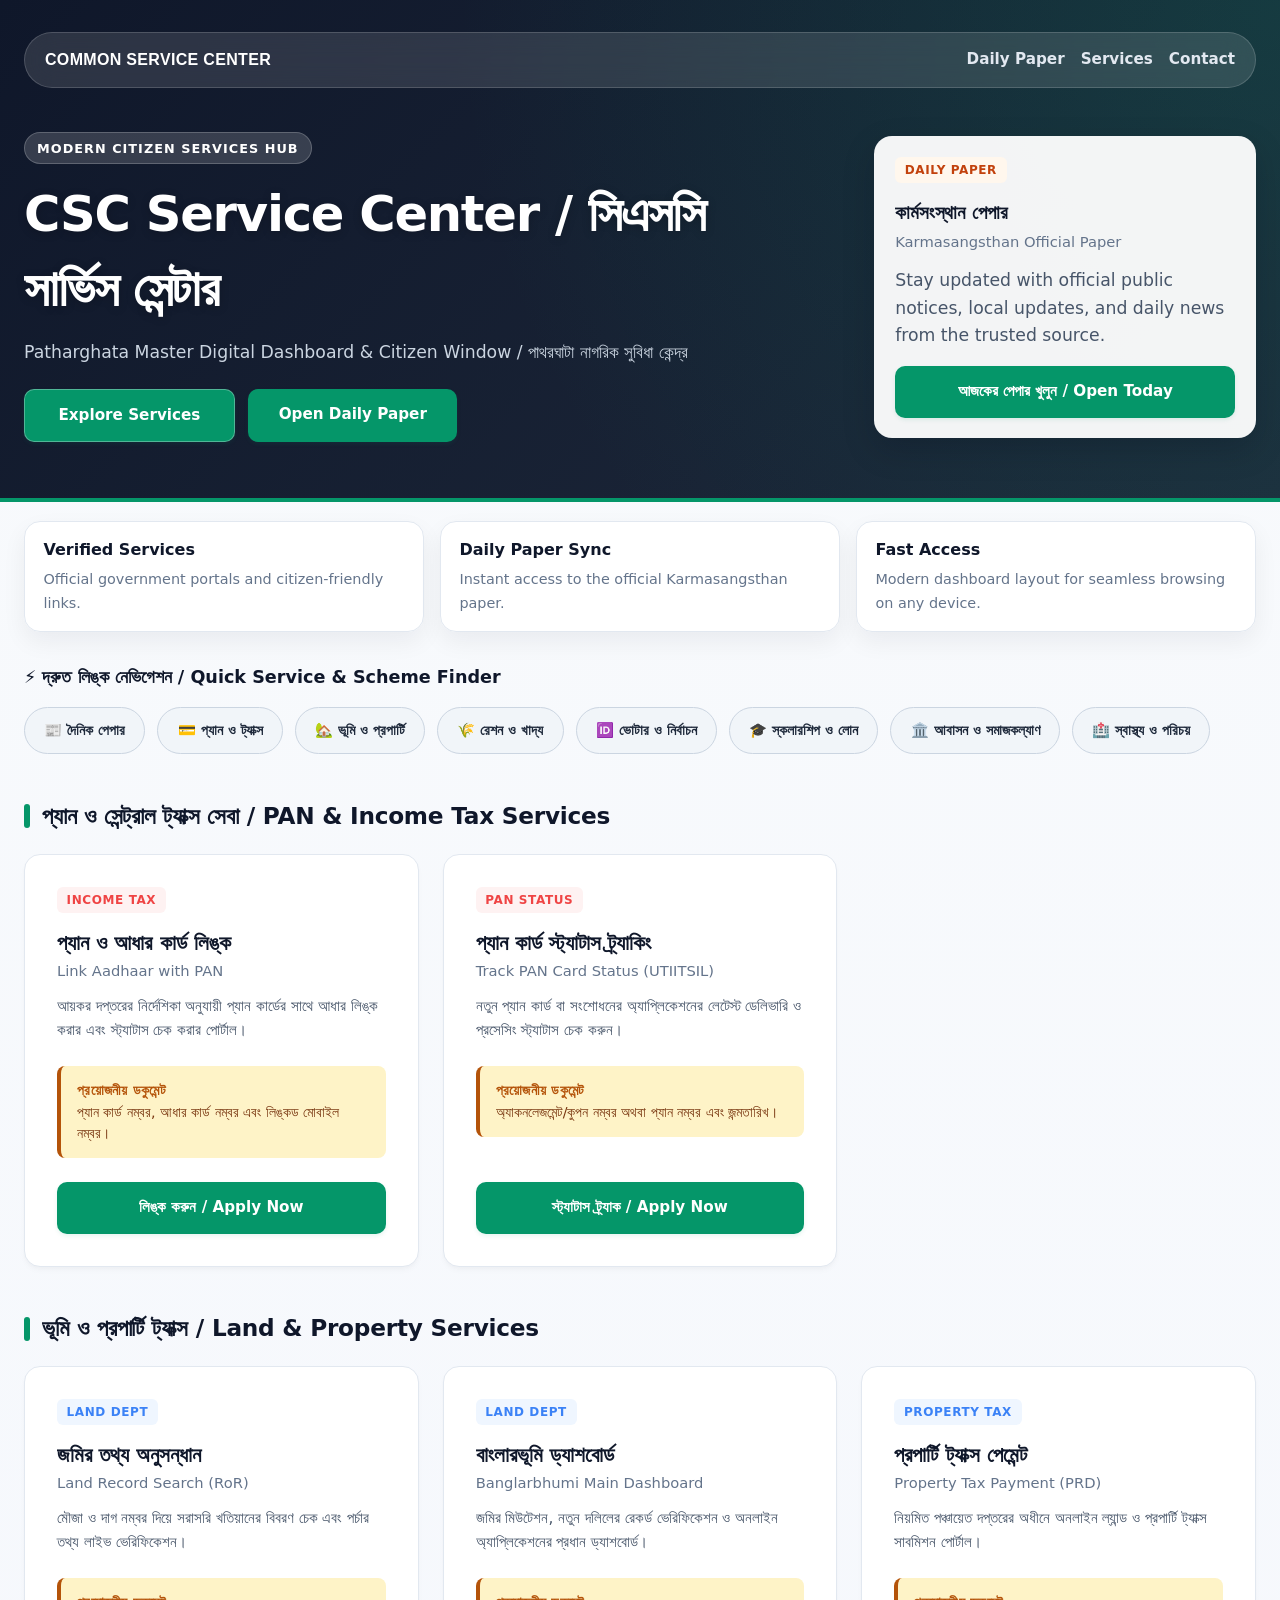
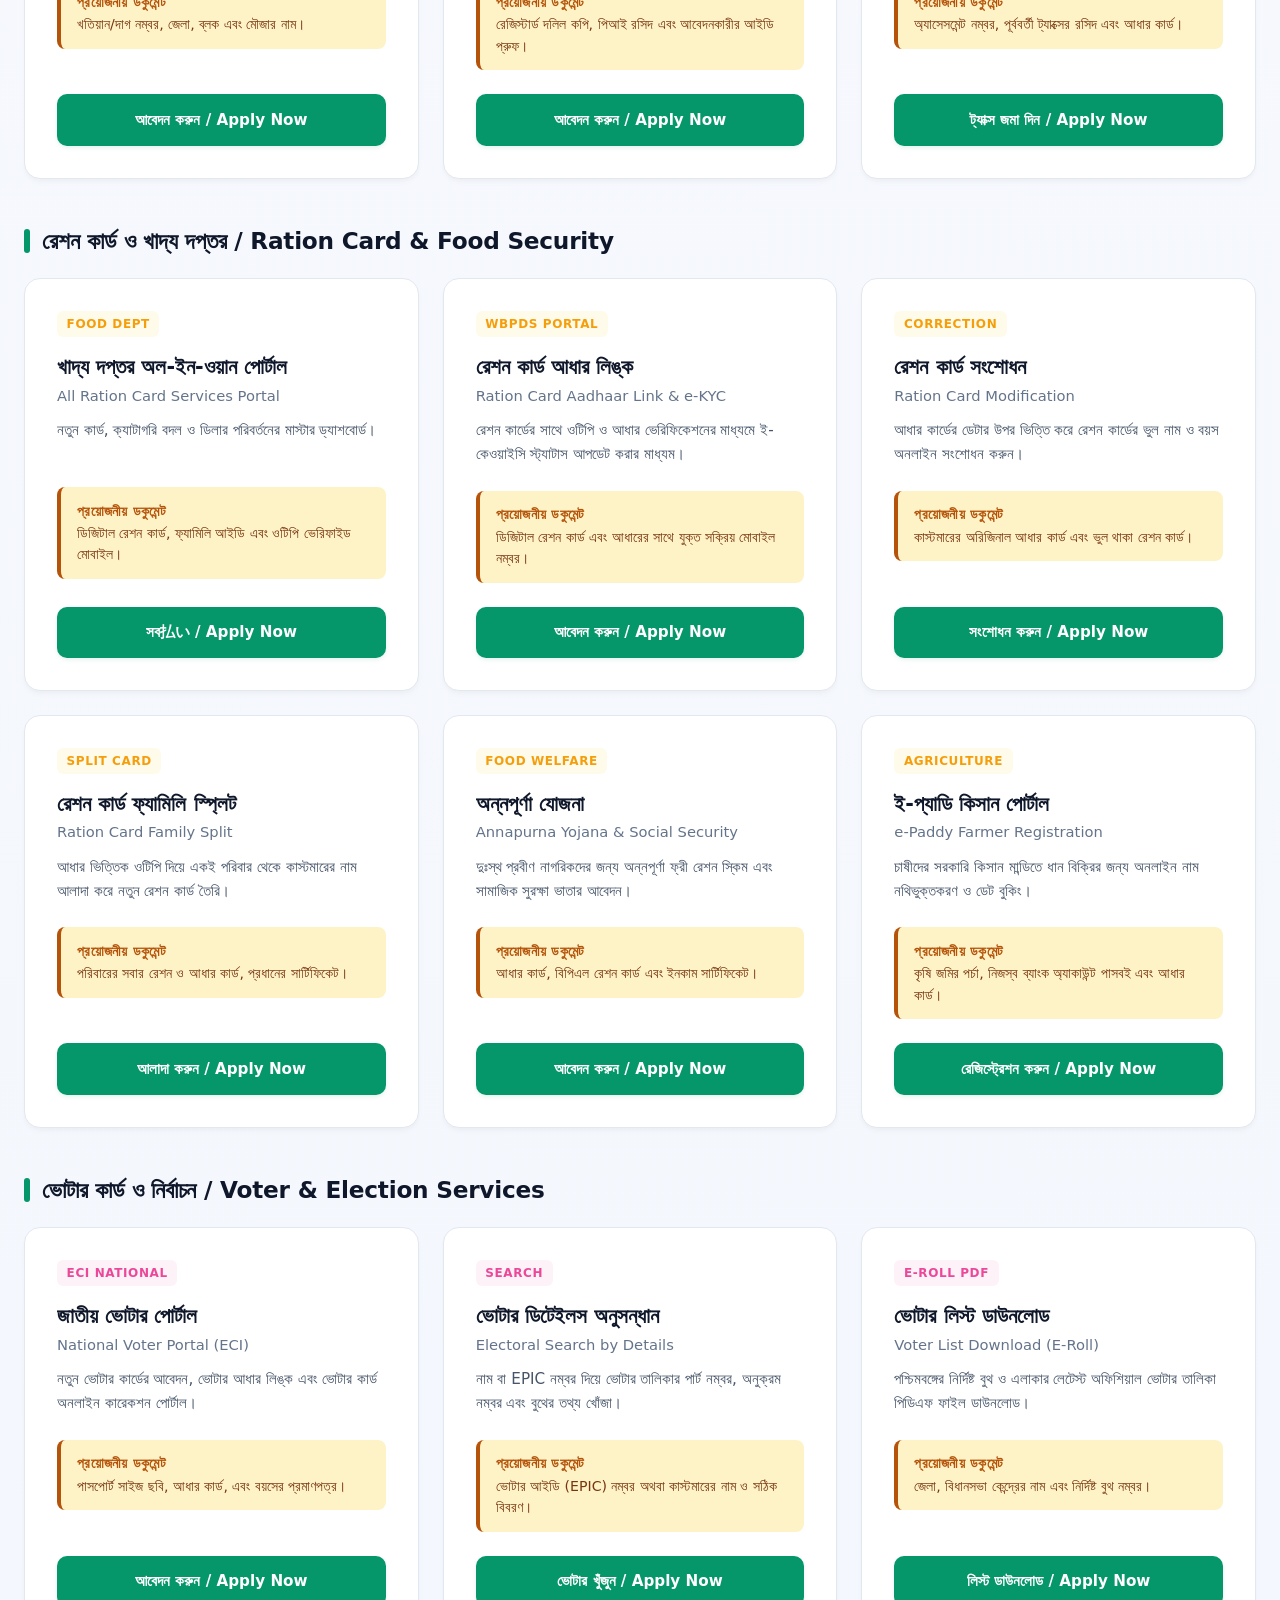
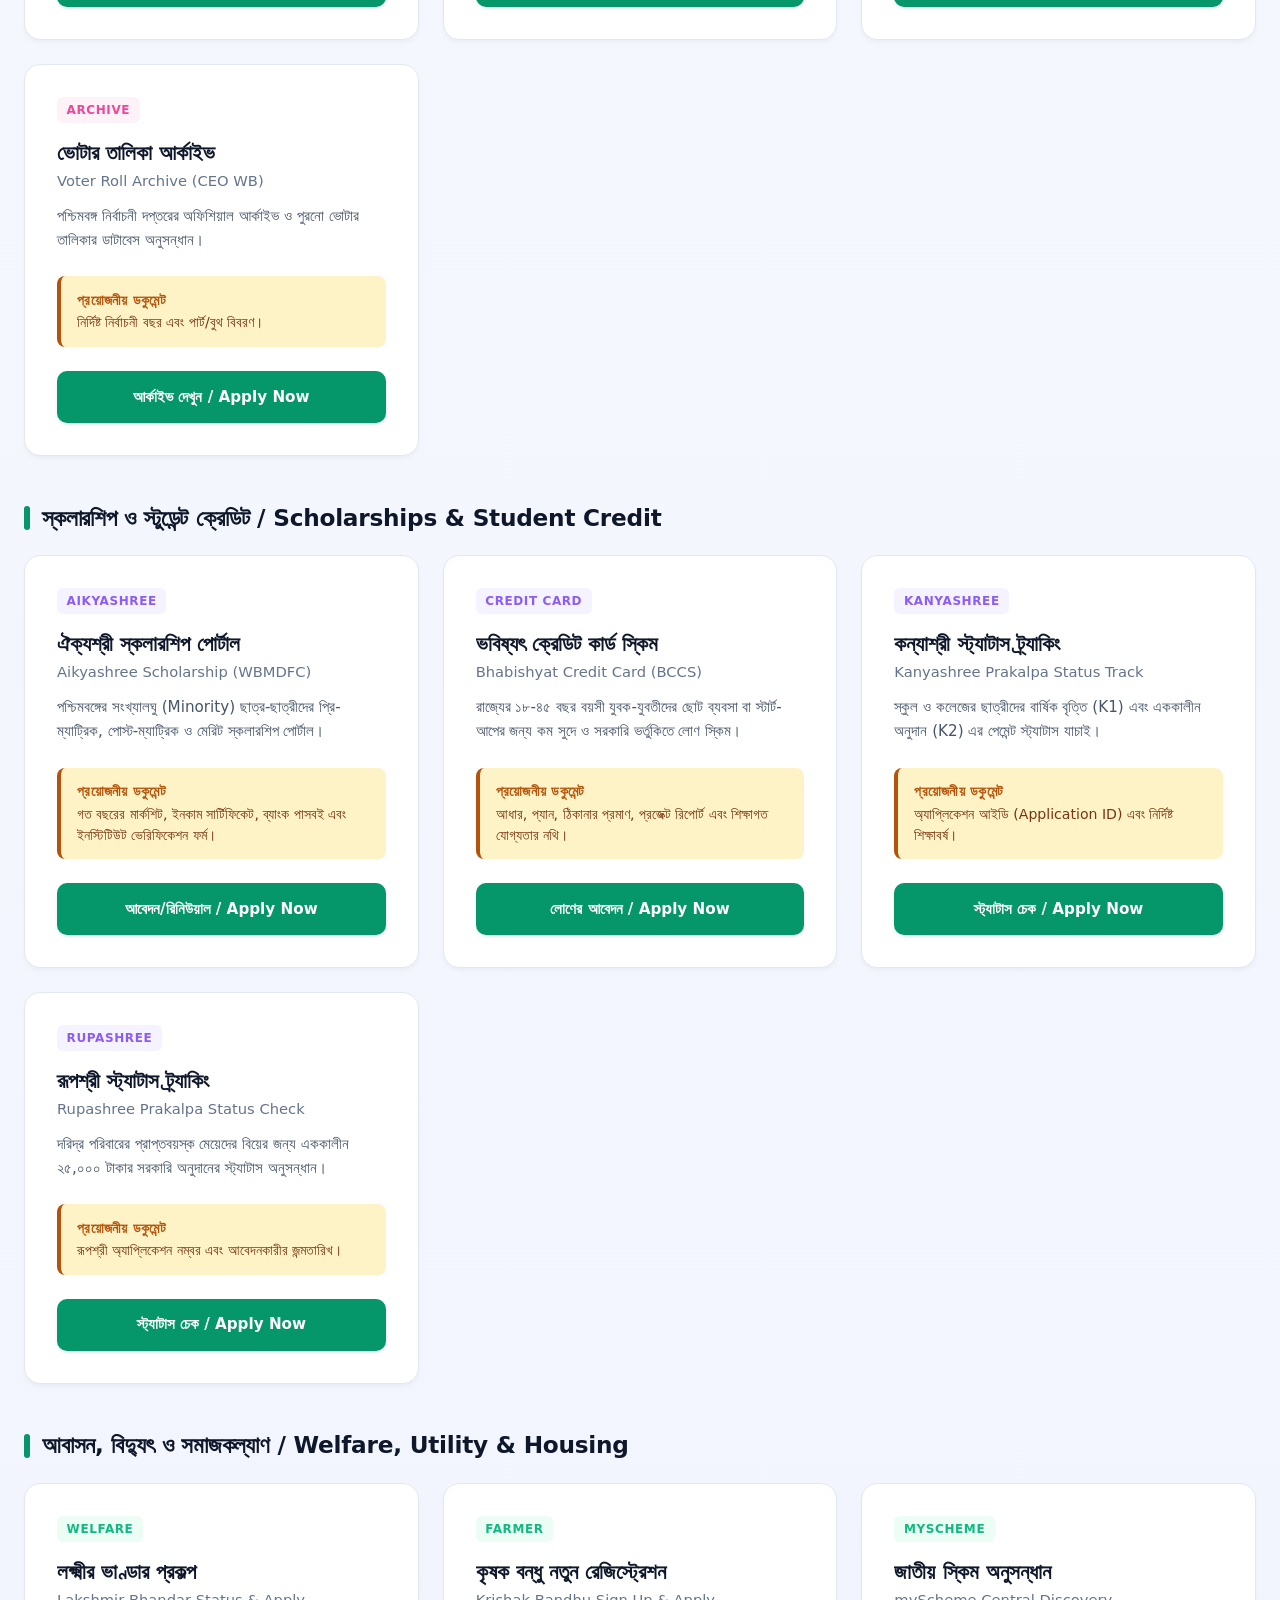
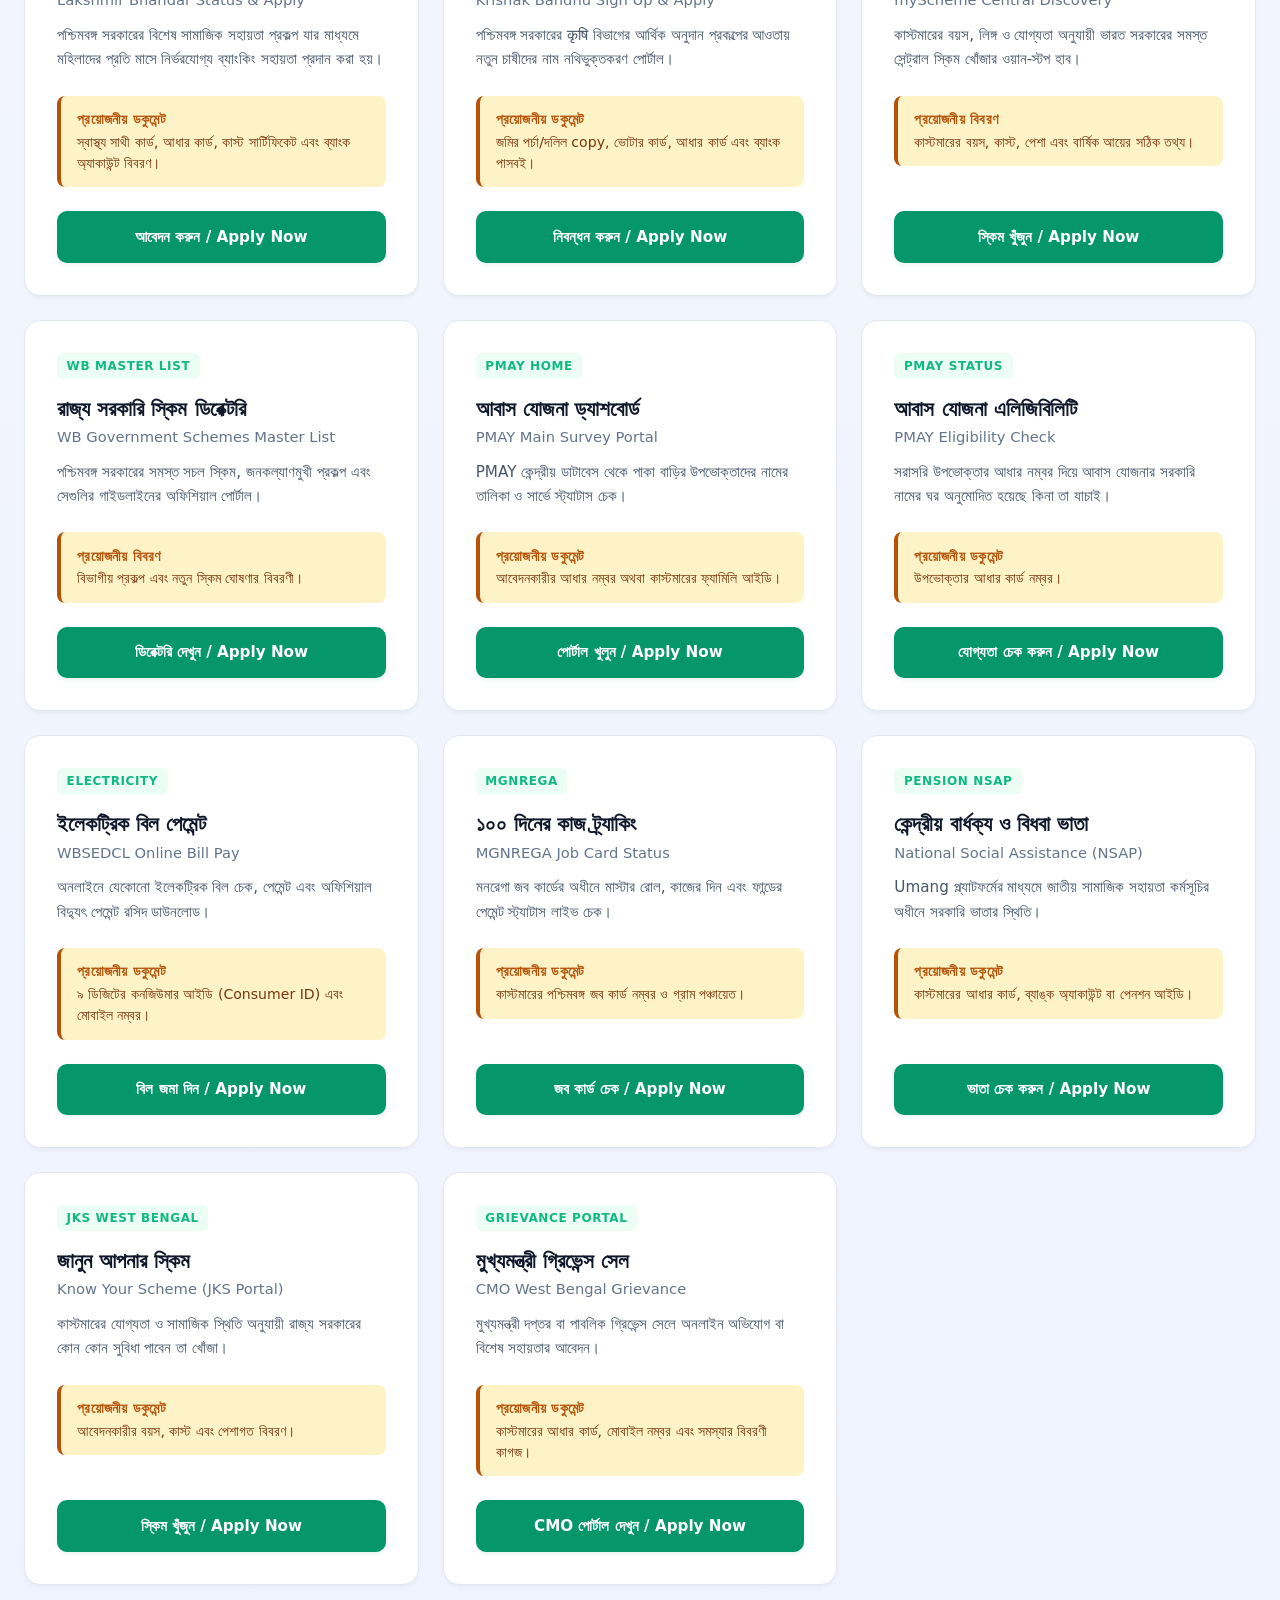
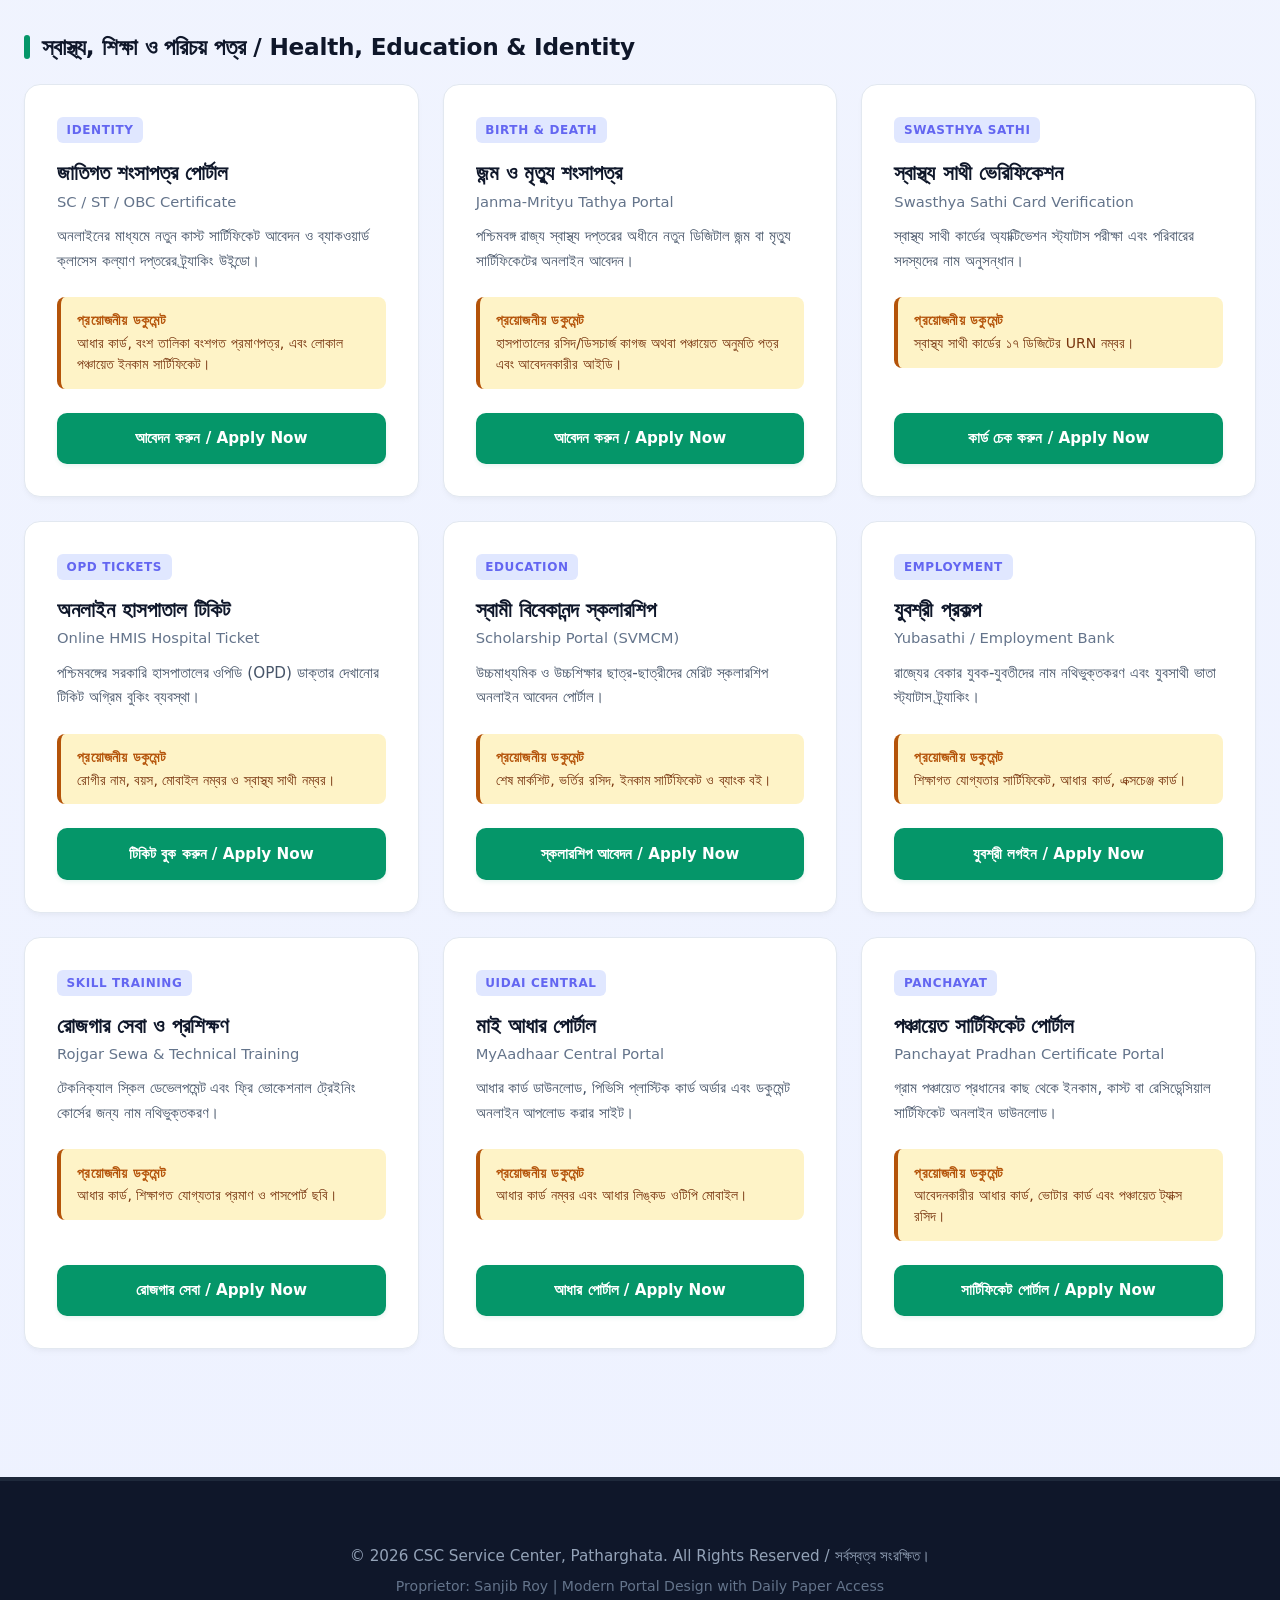
==== commit df947e52: "new" ====
--- a/csc-center.html
+++ b/csc-center.html
@@ -10,11 +10,13 @@
 
 <header>
     <nav class="top-nav">
-        <a href="#services" class="brand">CSC Portal</a>
-        <div class="nav-links">
-            <a href="#updates">Daily Paper</a>
-            <a href="#services">Services</a>
-            <a href="#contact">Contact</a>
+        <div class="inner">
+            <a href="#services" class="brand">COMMON SERVICE CENTER</a>
+            <div class="nav-links">
+                <a href="#updates">Daily Paper</a>
+                <a href="#services">Services</a>
+                <a href="#contact">Contact</a>
+            </div>
         </div>
     </nav>
 
@@ -74,25 +76,6 @@
 <!-- Main Global Container Structure -->
 <div class="global-container" id="services">
 
-    <!-- Section: Daily Paper Updates -->
-    <div class="section-wrapper" id="updates">
-        <div class="section-title">দৈনিক সংবাদ ও অফিসিয়াল পেপার / Daily Paper & Updates</div>
-        <div class="unified-grid-full">
-            <div class="card card-feature">
-                <div>
-                    <span class="badge bg-news">Daily Paper</span>
-                    <h3>কার্মসংস্থান পেপার <span>Karmasangsthan Official Paper</span></h3>
-                    <p>দৈনিক প্রকাশিত সরকারি বিজ্ঞপ্তি, স্থানীয় খবর এবং অফিসিয়াল আপডেট একসাথে পেতে এই পেপারটি ব্যবহার করুন।</p>
-                    <div class="info-box">
-                        <strong>উদ্দেশ্য / Purpose</strong>
-                        অফিসিয়াল পেপার ও দৈনিক তথ্যের জন্য একদম সহজ এবং দ্রুত লিঙ্ক।
-                    </div>
-                </div>
-                <a href="https://www.karmasangsthanpaper.com" target="_blank" class="btn">আজকের পেপার দেখুন / Open Today</a>
-            </div>
-        </div>
-    </div>
-
     <!-- Section: PAN & Income Tax Services -->
     <div class="section-wrapper" id="pan-tax">
         <div class="section-title">প্যান ও সেন্ট্রাল ট্যাক্স সেবা / PAN & Income Tax Services</div>
--- a/assets/css/csc-center.css
+++ b/assets/css/csc-center.css
@@ -95,18 +95,26 @@
     align-items: center;
     padding-top: 0.75rem;
     padding-bottom: 0.75rem;
+    
+}
+.top-nav .inner{
     border-radius: 999px;
     background: rgba(255, 255, 255, 0.12);
     backdrop-filter: blur(16px);
     border: 1px solid rgba(255, 255, 255, 0.16);
-}
-
+    display: flex;
+    width: 100%;
+    padding: 15px 20px;
+    justify-content: space-between;
+}
 .brand {
     color: white;
     text-decoration: none;
     font-size: 1rem;
     font-weight: 800;
     letter-spacing: 0.02em;
+    font-weight: 700;
+    font-family: 'Segoe UI', Tahoma, Geneva, Verdana, sans-serif;
 }
 
 .nav-links {
@@ -236,7 +244,7 @@
    4. HIGHLIGHTS & STATS BAR
    ========================================== */
 .highlights {
-    margin-top: -1.2rem;
+    margin-top: 1.2rem;
     padding-bottom: 2rem;
     display: grid;
     grid-template-columns: repeat(auto-fit, minmax(220px, 1fr));
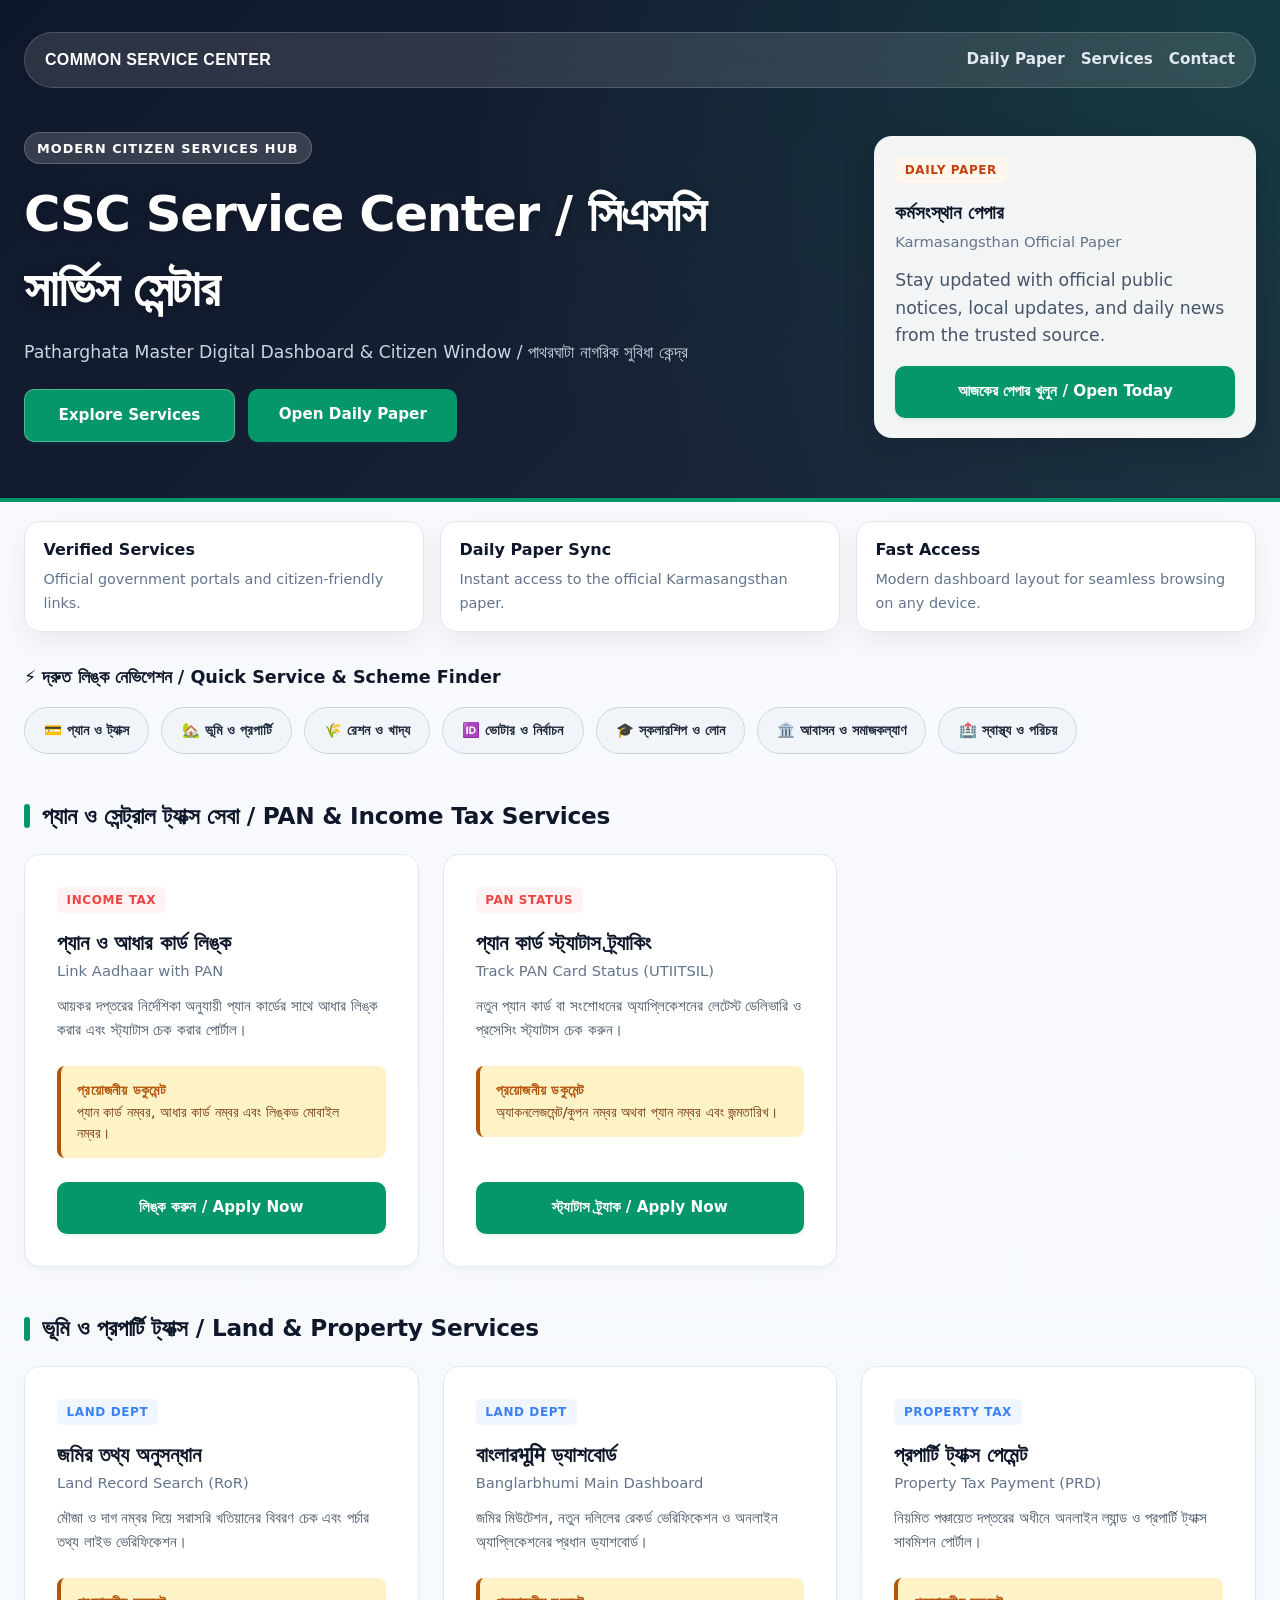
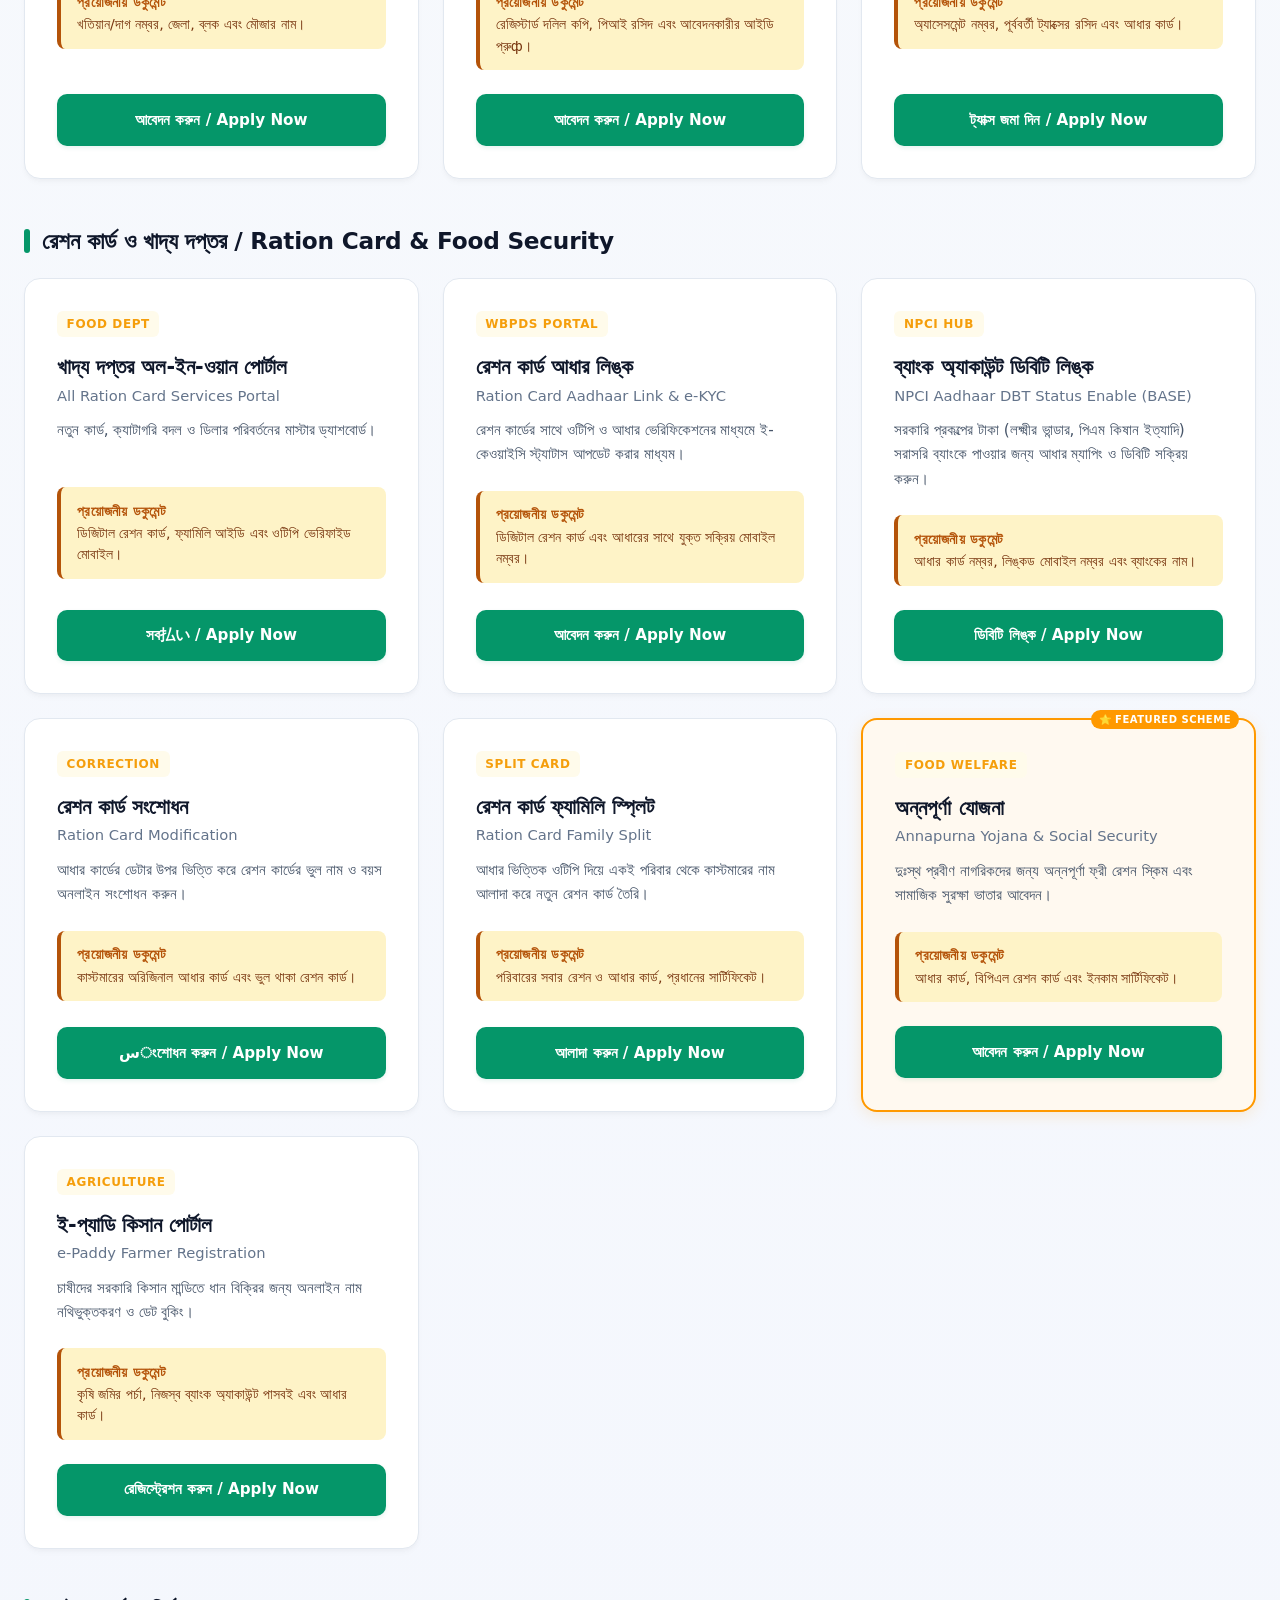
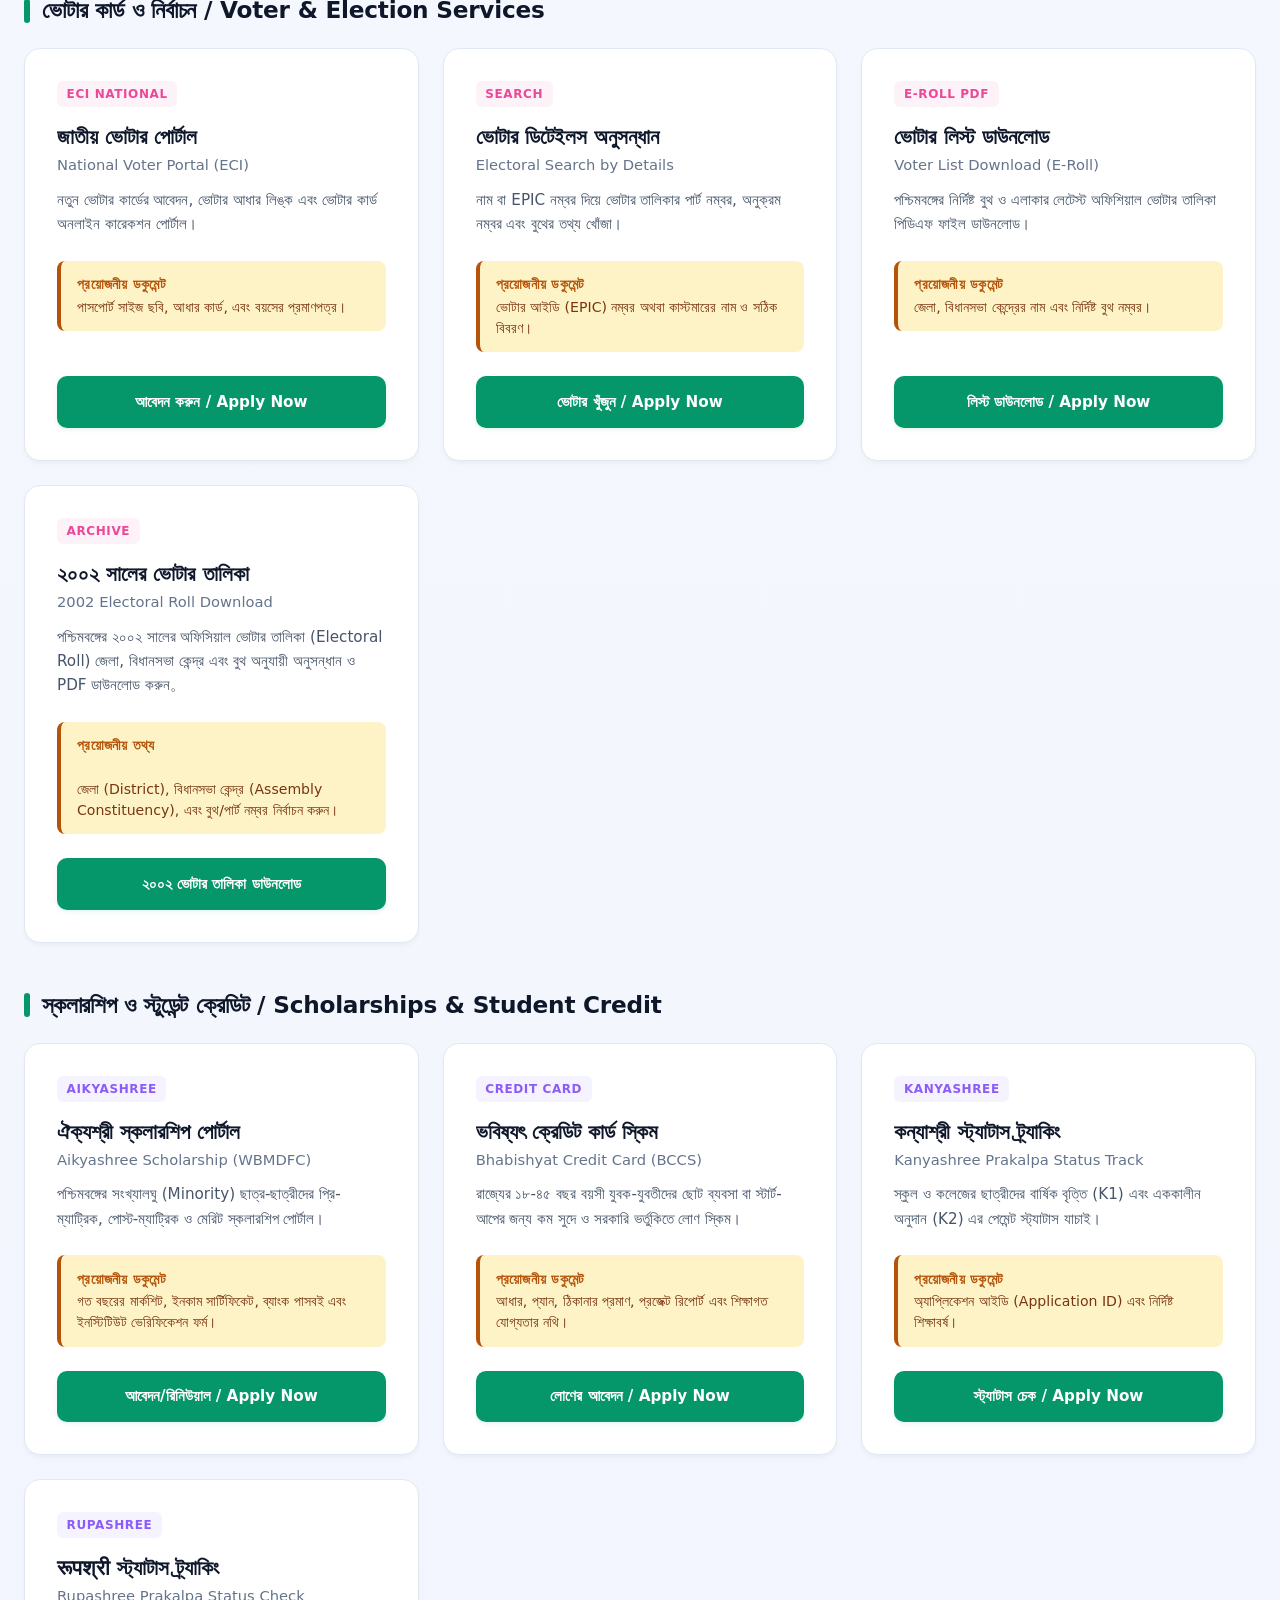
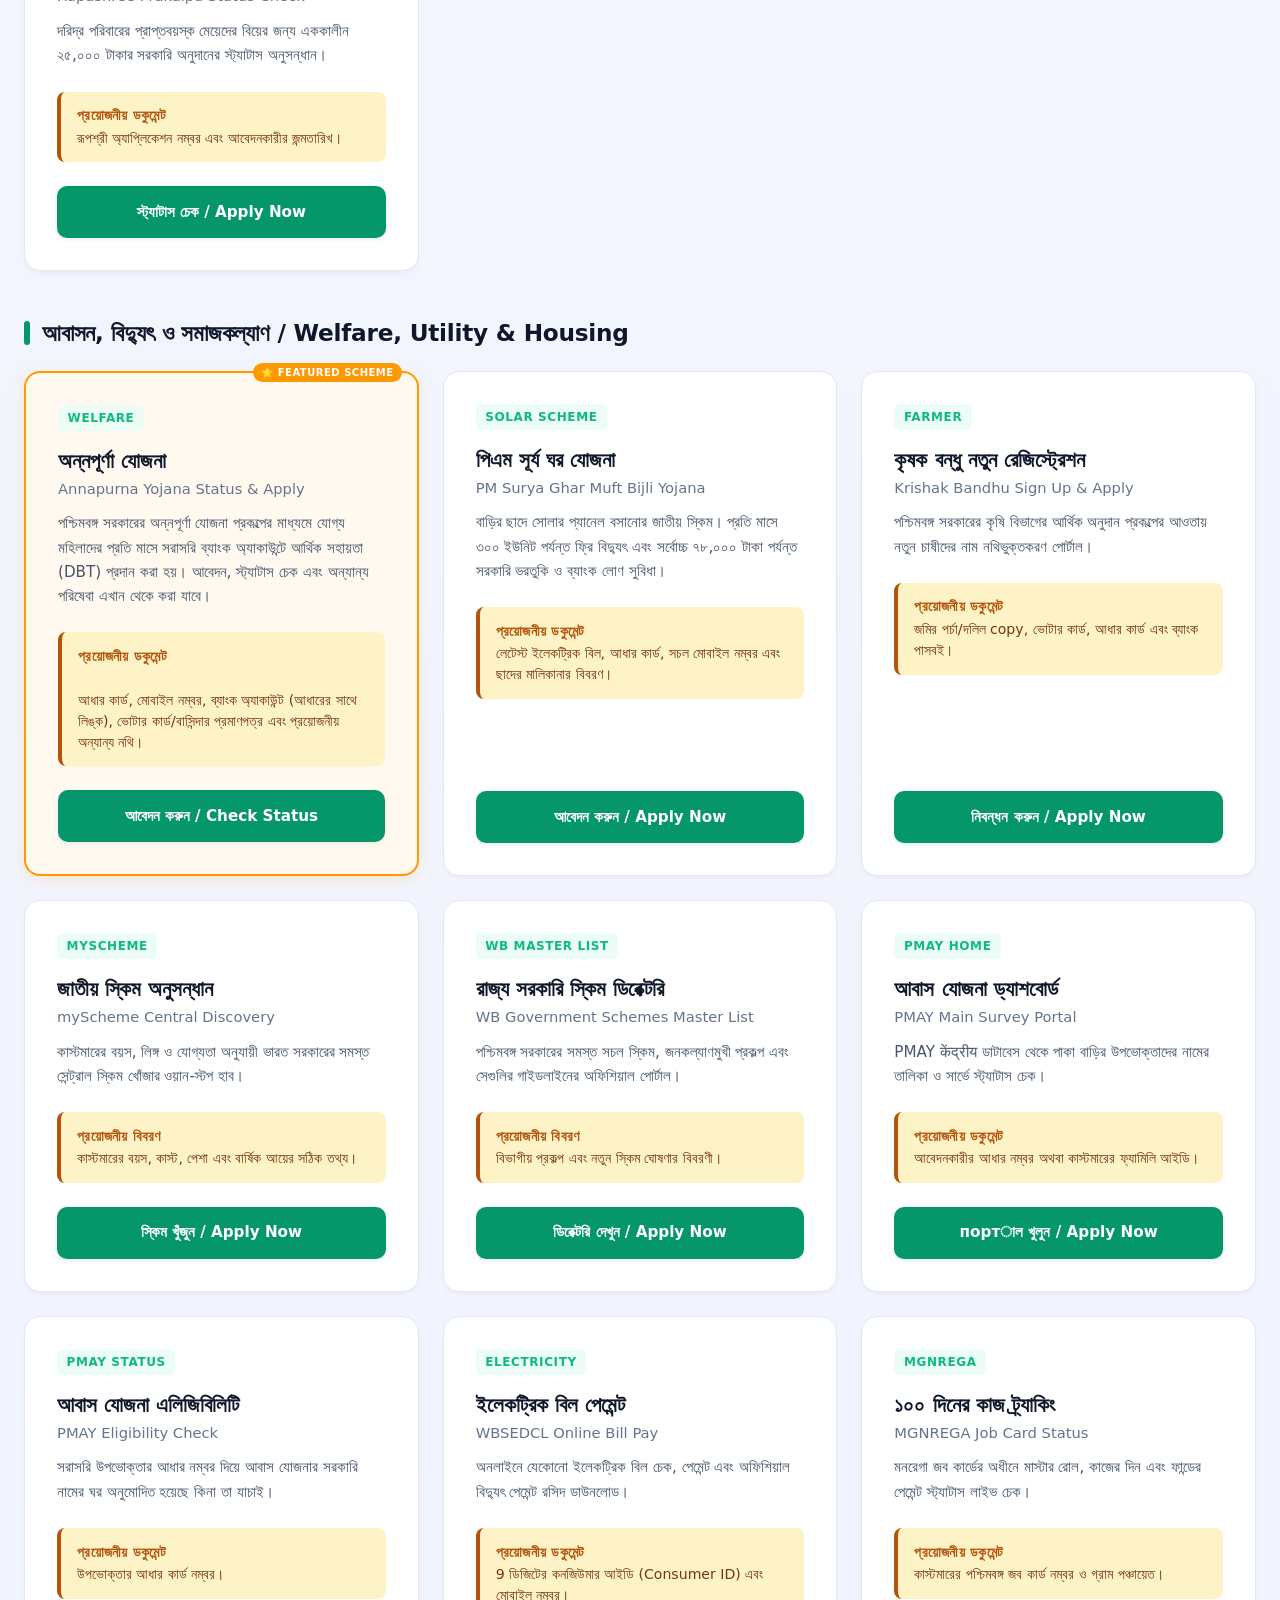
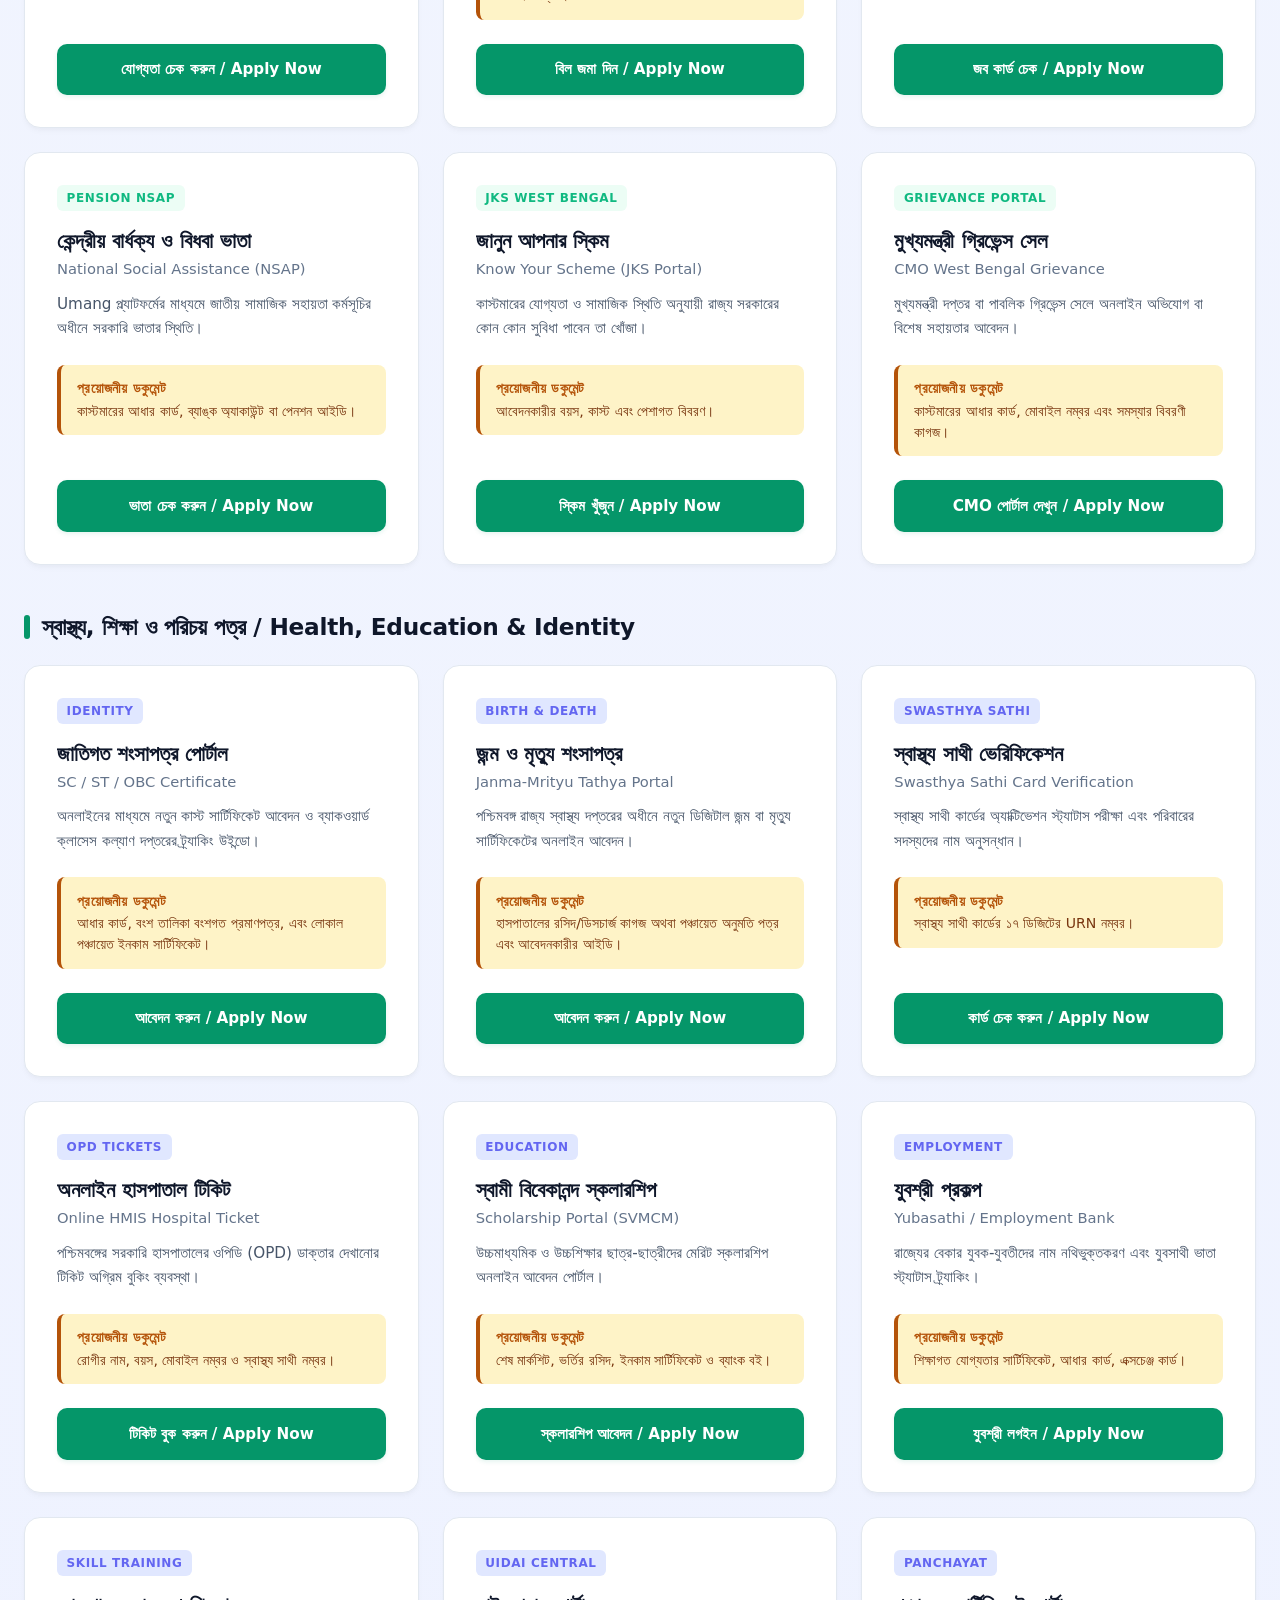
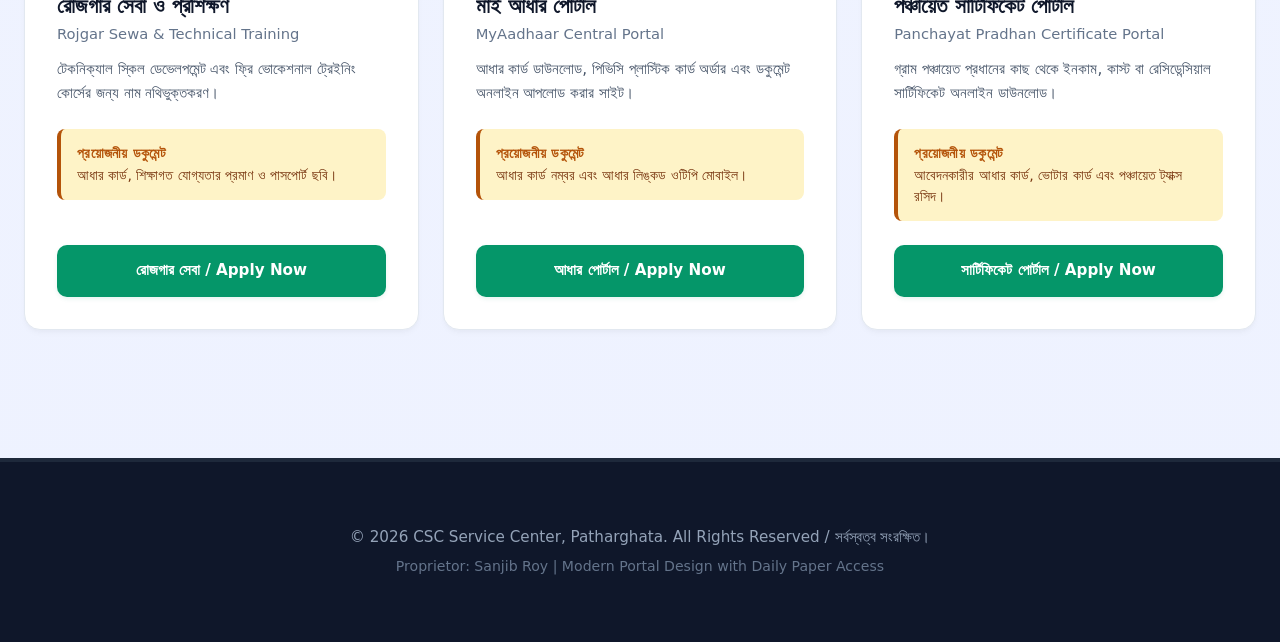
==== commit 60620f08: "new" ====
--- a/csc-center.html
+++ b/csc-center.html
@@ -3,8 +3,63 @@
 <head>
     <meta charset="UTF-8">
     <meta name="viewport" content="width=device-width, initial-scale=1.0">
-    <title>CSC Service Center, Patharghata - Master Dashboard</title>
+    
+    <!-- Primary SEO Meta Tags -->
+    <title>CSC Service Center, Patharghata - Master Dashboard & Citizen Portal</title>
+    <meta name="description" content="Official CSC Service Center Patharghata Digital Dashboard. Access public services, PAN, Land records, Ration card, Voter card, Scholarships, and daily Karmasangsthan paper.">
+    <meta name="keywords" content="CSC Service Center Patharghata, Common Service Center, Patharghata Master Dashboard, Digital Citizen Window, West Bengal government schemes, Karmasangsthan paper, PAN Aadhaar link, Banglarbhumi, Ration card online">
+    <meta name="author" content="Sanjib Roy">
+    
+    <!-- Open Graph / Facebook SEO -->
+    <meta property="og:type" content="website">
+    <meta property="og:title" content="CSC Service Center, Patharghata - Master Dashboard">
+    <meta property="og:description" content="Your one-stop digital window for public schemes, government services, and daily newspaper tracking at Patharghata.">
+    
     <link rel="stylesheet" href="./assets/css/csc-center.css">
+
+    <!-- Custom CSS Style to Visual Highlight Annapurna Yojana Cards -->
+    <style>
+        .highlight-annapurna {
+            border: 2px solid #ff9900 !important;
+            background-color: #fff9f0 !important;
+            box-shadow: 0 4px 15px rgba(255, 153, 0, 0.15) !important;
+            position: relative;
+        }
+        .highlight-annapurna::before {
+            content: "⭐ FEATURED SCHEME";
+            position: absolute;
+            top: -10px;
+            right: 15px;
+            background: #ff9900;
+            color: #fff;
+            font-size: 10px;
+            font-weight: bold;
+            padding: 2px 8px;
+            border-radius: 10px;
+            letter-spacing: 0.5px;
+        }
+    </style>
+
+    <!-- Google Search Structured Data (JSON-LD) -->
+    <script type="application/ld+json">
+    {
+      "@context": "https://schema.org",
+      "@type": "GovernmentOffice",
+      "name": "CSC Service Center, Patharghata",
+      "description": "Patharghata Master Digital Dashboard & Citizen Window / পাথরঘাটা নাগরিক সুবিধা কেন্দ্র",
+      "url": "https://yourdomain.com",
+      "provider": {
+        "@type": "Person",
+        "name": "Sanjib Roy"
+      },
+      "address": {
+        "@type": "PostalAddress",
+        "addressLocality": "Patharghata",
+        "addressRegion": "West Bengal",
+        "addressCountry": "IN"
+      }
+    }
+    </script>
 </head>
 <body>
 
@@ -27,15 +82,15 @@
             <p>Patharghata Master Digital Dashboard & Citizen Window / পাথরঘাটা নাগরিক সুবিধা কেন্দ্র</p>
             <div class="hero-actions">
                 <a href="#services" class="btn btn-outline">Explore Services</a>
-                <a href="https://www.karmasangsthanpaper.com" target="_blank" class="btn">Open Daily Paper</a>
-            </div>
-        </div>
-        <div class="hero-panel">
+                <a href="https://drive.google.com/file/d/1FyrR1FCrdGvOhBDRvTC2ElYkatdYUPrf/preview" target="_blank" class="btn">Open Daily Paper</a>
+            </div>
+        </div>
+        <div class="hero-panel" id="updates">
             <div class="panel-card">
                 <span class="badge bg-news">Daily Paper</span>
-                <h3>কার্মসংস্থান পেপার <span>Karmasangsthan Official Paper</span></h3>
+                <h3>কর্মসংস্থান পেপার <span>Karmasangsthan Official Paper</span></h3>
                 <p>Stay updated with official public notices, local updates, and daily news from the trusted source.</p>
-                <a href="https://www.karmasangsthanpaper.com" target="_blank" class="btn">আজকের পেপার খুলুন / Open Today</a>
+                <a href="https://drive.google.com/file/d/1M_ZTvaSruY29VKMjQw8VXCWnVCgYpcfH/preview" target="_blank" class="btn">আজকের পেপার খুলুন / Open Today</a>
             </div>
         </div>
     </div>
@@ -61,7 +116,6 @@
     <div class="quick-menu-inner">
         <h4>⚡ দ্রুত লিঙ্ক নেভিগেশন / Quick Service & Scheme Finder</h4>
         <div class="quick-links-grid">
-            <a href="#updates" class="quick-btn">📰 দৈনিক পেপার</a>
             <a href="#pan-tax" class="quick-btn">💳 প্যান ও ট্যাক্স</a>
             <a href="#land-property" class="quick-btn">🏡 ভূমি ও প্রপার্টি</a>
             <a href="#ration-food" class="quick-btn">🌾 রেশন ও খাদ্য</a>
@@ -126,11 +180,11 @@
             <div class="card">
                 <div>
                     <span class="badge bg-land">Land Dept</span>
-                    <h3>বাংলারভূমি ড্যাশবোর্ড <span>Banglarbhumi Main Dashboard</span></h3>
+                    <h3>বাংলারभूमि ড্যাশবোর্ড <span>Banglarbhumi Main Dashboard</span></h3>
                     <p>জমির মিউটেশন, নতুন দলিলের রেকর্ড ভেরিফিকেশন ও অনলাইন অ্যাপ্লিকেশনের প্রধান ড্যাশবোর্ড।</p>
                     <div class="info-box">
                         <strong>প্রয়োজনীয় ডকুমেন্ট</strong>
-                        রেজিস্টার্ড দলিল কপি, পিআই রসিদ এবং আবেদনকারীর আইডি প্রুফ।
+                        রেজিস্টার্ড দলিল কপি, পিআই রসিদ এবং আবেদনকারীর আইডি প্রুф।
                     </div>
                 </div>
                 <a href="https://banglarbhumi.gov.in/BanglarBhumi/Home.action#" target="_blank" class="btn">আবেদন করুন / Apply Now</a>
@@ -180,6 +234,18 @@
             </div>
             <div class="card">
                 <div>
+                    <span class="badge bg-food">NPCI Hub</span>
+                    <h3>ব্যাংক অ্যাকাউন্ট ডিবিটি লিঙ্ক <span>NPCI Aadhaar DBT Status Enable (BASE)</span></h3>
+                    <p>সরকারি প্রকল্পের টাকা (লক্ষ্মীর ভান্ডার, পিএম কিষান ইত্যাদি) সরাসরি ব্যাংকে পাওয়ার জন্য আধার ম্যাপিং ও ডিবিটি সক্রিয় করুন।</p>
+                    <div class="info-box">
+                        <strong>প্রয়োজনীয় ডকুমেন্ট</strong>
+                        আধার কার্ড নম্বর, লিঙ্কড মোবাইল নম্বর এবং ব্যাংকের নাম।
+                    </div>
+                </div>
+                <a href="https://www.npci.org.in/" target="_blank" class="btn">ডিবিটি লিঙ্ক / Apply Now</a>
+            </div>
+            <div class="card">
+                <div>
                     <span class="badge bg-food">Correction</span>
                     <h3>রেশন কার্ড সংশোধন <span>Ration Card Modification</span></h3>
                     <p>আধার কার্ডের ডেটার উপর ভিত্তি করে রেশন কার্ডের ভুল নাম ও বয়স অনলাইন সংশোধন করুন।</p>
@@ -188,7 +254,7 @@
                         কাস্টমারের অরিজিনাল আধার কার্ড এবং ভুল থাকা রেশন কার্ড।
                     </div>
                 </div>
-                <a href="https://wbpds.wb.gov.in/(S(3cicjibcfpesqcv3rllgm2bb))/Benificiary_Deatils_Update_by_Aadhaar.aspx" target="_blank" class="btn">সংশোধন করুন / Apply Now</a>
+                <a href="https://wbpds.wb.gov.in/(S(3cicjibcfpesqcv3rllgm2bb))/Benificiary_Deatils_Update_by_Aadhaar.aspx" target="_blank" class="btn">سংশোধন করুন / Apply Now</a>
             </div>
             <div class="card">
                 <div>
@@ -202,7 +268,9 @@
                 </div>
                 <a href="https://wbpds.gov.in/rcms/(S(drx4sghsulhga4a3gssmqbb1))/Family_Split_by_Aadhaar" target="_blank" class="btn">আলাদা করুন / Apply Now</a>
             </div>
-            <div class="card">
+            
+            <!-- ANNAPURNA HIGHLIGHT 1 (RATION) -->
+            <div class="card highlight-annapurna">
                 <div>
                     <span class="badge bg-food">Food Welfare</span>
                     <h3>অন্নপূর্ণা যোজনা <span>Annapurna Yojana & Social Security</span></h3>
@@ -214,6 +282,7 @@
                 </div>
                 <a href="https://socialsecurity.wb.gov.in/" target="_blank" class="btn">আবেদন করুন / Apply Now</a>
             </div>
+            
             <div class="card">
                 <div>
                     <span class="badge bg-food">Agriculture</span>
@@ -272,14 +341,14 @@
             <div class="card">
                 <div>
                     <span class="badge bg-voter">Archive</span>
-                    <h3>ভোটার তালিকা আর্কাইভ <span>Voter Roll Archive (CEO WB)</span></h3>
-                    <p>পশ্চিমবঙ্গ নির্বাচনী দপ্তরের অফিশিয়াল আর্কাইভ ও পুরনো ভোটার তালিকার ডাটাবেস অনুসন্ধান।</p>
-                    <div class="info-box">
-                        <strong>প্রয়োজনীয় ডকুমেন্ট</strong>
-                        নির্দিষ্ট নির্বাচনী বছর এবং পার্ট/বুথ বিবরণ।
-                    </div>
-                </div>
-                <a href="https://ceowestbengal.wb.gov.in/roll_dist" target="_blank" class="btn">আর্কাইভ দেখুন / Apply Now</a>
+                    <h3>২০০২ সালের ভোটার তালিকা <span>2002 Electoral Roll Download</span></h3>
+                    <p>পশ্চিমবঙ্গের ২০০২ সালের অফিসিয়াল ভোটার তালিকা (Electoral Roll) জেলা, বিধানসভা কেন্দ্র এবং বুথ অনুযায়ী অনুসন্ধান ও PDF ডাউনলোড করুন。</p>
+                    <div class="info-box">
+                        <strong>প্রয়োজনীয় তথ্য</strong><br>
+                        জেলা (District), বিধানসভা কেন্দ্র (Assembly Constituency), এবং বুথ/পার্ট নম্বর নির্বাচন করুন।
+                    </div>
+                </div>
+                <a href="https://ceowestbengal.wb.gov.in/roll_dist" target="_blank" class="btn">২০০২ ভোটার তালিকা ডাউনলোড</a>
             </div>
         </div>
     </div>
@@ -327,7 +396,7 @@
             <div class="card">
                 <div>
                     <span class="badge bg-edu">Rupashree</span>
-                    <h3>রূপশ্রী স্ট্যাটাস ট্র্যাকিং <span>Rupashree Prakalpa Status Check</span></h3>
+                    <h3>रूपश्री স্ট্যাটাস ট্র্যাকিং <span>Rupashree Prakalpa Status Check</span></h3>
                     <p>দরিদ্র পরিবারের প্রাপ্তবয়স্ক মেয়েদের বিয়ের জন্য এককালীন ২৫,০০০ টাকার সরকারি অনুদানের স্ট্যাটাস অনুসন্ধান।</p>
                     <div class="info-box">
                         <strong>প্রয়োজনীয় ডকুমেন্ট</strong>
@@ -343,23 +412,40 @@
     <div class="section-wrapper" id="welfare-utility">
         <div class="section-title">আবাসন, বিদ্যুৎ ও সমাজকল্যাণ / Welfare, Utility & Housing</div>
         <div class="unified-grid">
-            <div class="card">
+            
+            <!-- ANNAPURNA HIGHLIGHT 2 (WELFARE) -->
+            <div class="card highlight-annapurna">
                 <div>
                     <span class="badge bg-welfare">Welfare</span>
-                    <h3>লক্ষ্মীর ভাণ্ডার প্রকল্প <span>Lakshmir Bhandar Status & Apply</span></h3>
-                    <p>পশ্চিমবঙ্গ সরকারের বিশেষ সামাজিক সহায়তা প্রকল্প যার মাধ্যমে মহিলাদের প্রতি মাসে নির্ভরযোগ্য ব্যাংকিং সহায়তা প্রদান করা হয়।</p>
-                    <div class="info-box">
-                        <strong>প্রয়োজনীয় ডকুমেন্ট</strong>
-                        স্বাস্থ্য সাথী কার্ড, আধার কার্ড, কাস্ট সার্টিফিকেট এবং ব্যাংক অ্যাকাউন্ট বিবরণ।
-                    </div>
-                </div>
-                <a href="https://socialsecurity.wb.gov.in/" target="_blank" class="btn">আবেদন করুন / Apply Now</a>
-            </div>
+                    <h3>অন্নপূর্ণা যোজনা <span>Annapurna Yojana Status & Apply</span></h3>
+                    <p>পশ্চিমবঙ্গ সরকারের অন্নপূর্ণা যোজনা প্রকল্পের মাধ্যমে যোগ্য মহিলাদের প্রতি মাসে সরাসরি ব্যাংক অ্যাকাউন্টে আর্থিক সহায়তা (DBT) প্রদান করা হয়। আবেদন, স্ট্যাটাস চেক এবং অন্যান্য পরিষেবা এখান থেকে করা যাবে।</p>
+                    <div class="info-box">
+                        <strong>প্রয়োজনীয় ডকুমেন্ট</strong><br>
+                        আধার কার্ড, মোবাইল নম্বর, ব্যাংক অ্যাকাউন্ট (আধারের সাথে লিঙ্ক), ভোটার কার্ড/বাসিন্দার প্রমাণপত্র এবং প্রয়োজনীয় অন্যান্য নথি।
+                    </div>
+                </div>
+                <a href="https://socialsecurity.wb.gov.in/" target="_blank" class="btn">আবেদন করুন / Check Status</a>
+            </div>
+
+            <!-- NEW SOLAR ADDITION -->
+            <div class="card">
+                <div>
+                    <span class="badge bg-welfare">Solar Scheme</span>
+                    <h3>পিএম সূর্য ঘর যোজনা <span>PM Surya Ghar Muft Bijli Yojana</span></h3>
+                    <p>বাড়ির ছাদে সোলার প্যানেল বসানোর জাতীয় স্কিম। প্রতি মাসে ৩০০ ইউনিট পর্যন্ত ফ্রি বিদ্যুৎ এবং সর্বোচ্চ ৭৮,০০০ টাকা পর্যন্ত সরকারি ভরতুকি ও ব্যাংক লোণ সুবিধা।</p>
+                    <div class="info-box">
+                        <strong>প্রয়োজনীয় ডকুমেন্ট</strong>
+                        লেটেস্ট ইলেকট্রিক বিল, আধার কার্ড, সচল মোবাইল নম্বর এবং ছাদের মালিকানার বিবরণ।
+                    </div>
+                </div>
+                <a href="https://consumer.pmsuryaghar.gov.in/consumer/" target="_blank" class="btn">আবেদন করুন / Apply Now</a>
+            </div>
+            
             <div class="card">
                 <div>
                     <span class="badge bg-welfare">Farmer</span>
                     <h3>কৃষক বন্ধু নতুন রেজিস্ট্রেশন <span>Krishak Bandhu Sign Up & Apply</span></h3>
-                    <p>পশ্চিমবঙ্গ সরকারের कृषि বিভাগের আর্থিক অনুদান প্রকল্পের আওতায় নতুন চাষীদের নাম নথিভুক্তকরণ পোর্টাল।</p>
+                    <p>পশ্চিমবঙ্গ সরকারের কৃষি বিভাগের আর্থিক অনুদান প্রকল্পের আওতায় নতুন চাষীদের নাম নথিভুক্তকরণ পোর্টাল।</p>
                     <div class="info-box">
                         <strong>প্রয়োজনীয় ডকুমেন্ট</strong>
                         জমির পর্চা/দলিল copy, ভোটার কার্ড, আধার কার্ড এবং ব্যাংক পাসবই।
@@ -395,13 +481,13 @@
                 <div>
                     <span class="badge bg-welfare">PMAY Home</span>
                     <h3>আবাস যোজনা ড্যাশবোর্ড <span>PMAY Main Survey Portal</span></h3>
-                    <p>PMAY কেন্দ্রীয় ডাটাবেস থেকে পাকা বাড়ির উপভোক্তাদের নামের তালিকা ও সার্ভে স্ট্যাটাস চেক।</p>
+                    <p>PMAY केंद्रीय ডাটাবেস থেকে পাকা বাড়ির উপভোক্তাদের নামের তালিকা ও সার্ভে স্ট্যাটাস চেক।</p>
                     <div class="info-box">
                         <strong>প্রয়োজনীয় ডকুমেন্ট</strong>
                         আবেদনকারীর আধার নম্বর অথবা কাস্টমারের ফ্যামিলি আইডি।
                     </div>
                 </div>
-                <a href="https://pmaymis.gov.in/PMAYMIS2_2024/PmayDefault.aspx" target="_blank" class="btn">পোর্টাল খুলুন / Apply Now</a>
+                <a href="https://pmaymis.gov.in/PMAYMIS2_2024/PmayDefault.aspx" target="_blank" class="btn">портাল খুলুন / Apply Now</a>
             </div>
             <div class="card">
                 <div>
@@ -422,7 +508,7 @@
                     <p>অনলাইনে যেকোনো ইলেকট্রিক বিল চেক, পেমেন্ট এবং অফিশিয়াল বিদ্যুৎ পেমেন্ট রসিদ ডাউনলোড।</p>
                     <div class="info-box">
                         <strong>প্রয়োজনীয় ডকুমেন্ট</strong>
-                        ৯ ডিজিটের কনজিউমার আইডি (Consumer ID) এবং মোবাইল নম্বর।
+                        9 ডিজিটের কনজিউমার আইডি (Consumer ID) এবং মোবাইল নম্বর।
                     </div>
                 </div>
                 <a href="https://portal.wbsedcl.in/onlinepay/OnlineBillPay.jsp" target="_blank" class="btn">বিল জমা দিন / Apply Now</a>
@@ -492,7 +578,7 @@
                         আধার কার্ড, বংশ তালিকা বংশগত প্রমাণপত্র, এবং লোকাল পঞ্চায়েত ইনকাম সার্টিফিকেট।
                     </div>
                 </div>
-                <a href="https://castereificatewb.gov.in" target="_blank" class="btn">আবেদন করুন / Apply Now</a>
+                <a href="https://castcertificatewb.gov.in" target="_blank" class="btn">আবেদন করুন / Apply Now</a>
             </div>
             <div class="card">
                 <div>
@@ -504,7 +590,7 @@
                         হাসপাতালের রসিদ/ডিসচার্জ কাগজ অথবা পঞ্চায়েত অনুমতি পত্র এবং আবেদনকারীর আইডি।
                     </div>
                 </div>
-                <a href="https://janmamrityutathya.wb.gov.in/" target="_blank" class="btn">আবেদন করুন / Apply Now</a>
+                <a href="https://janma-mrityutathya.wb.gov.in/" target="_blank" class="btn">আবেদন করুন / Apply Now</a>
             </div>
             <div class="card">
                 <div>
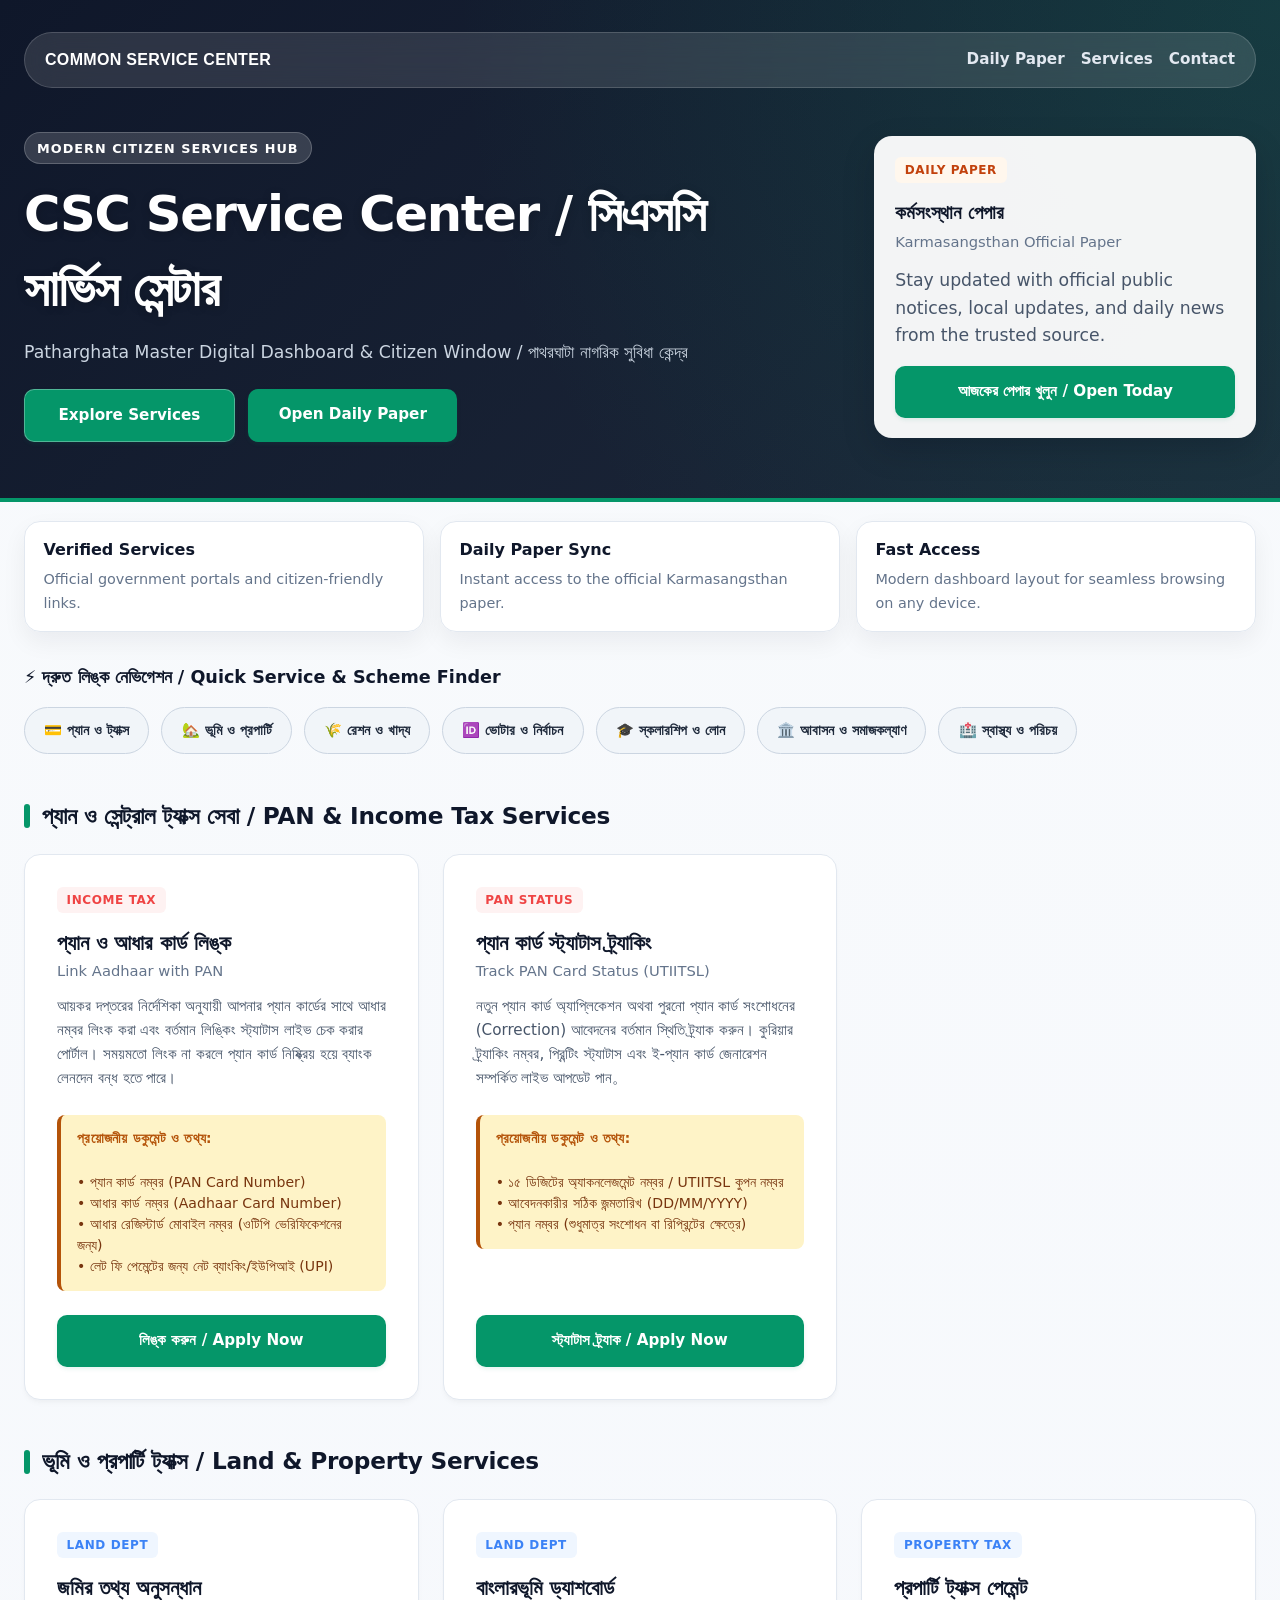
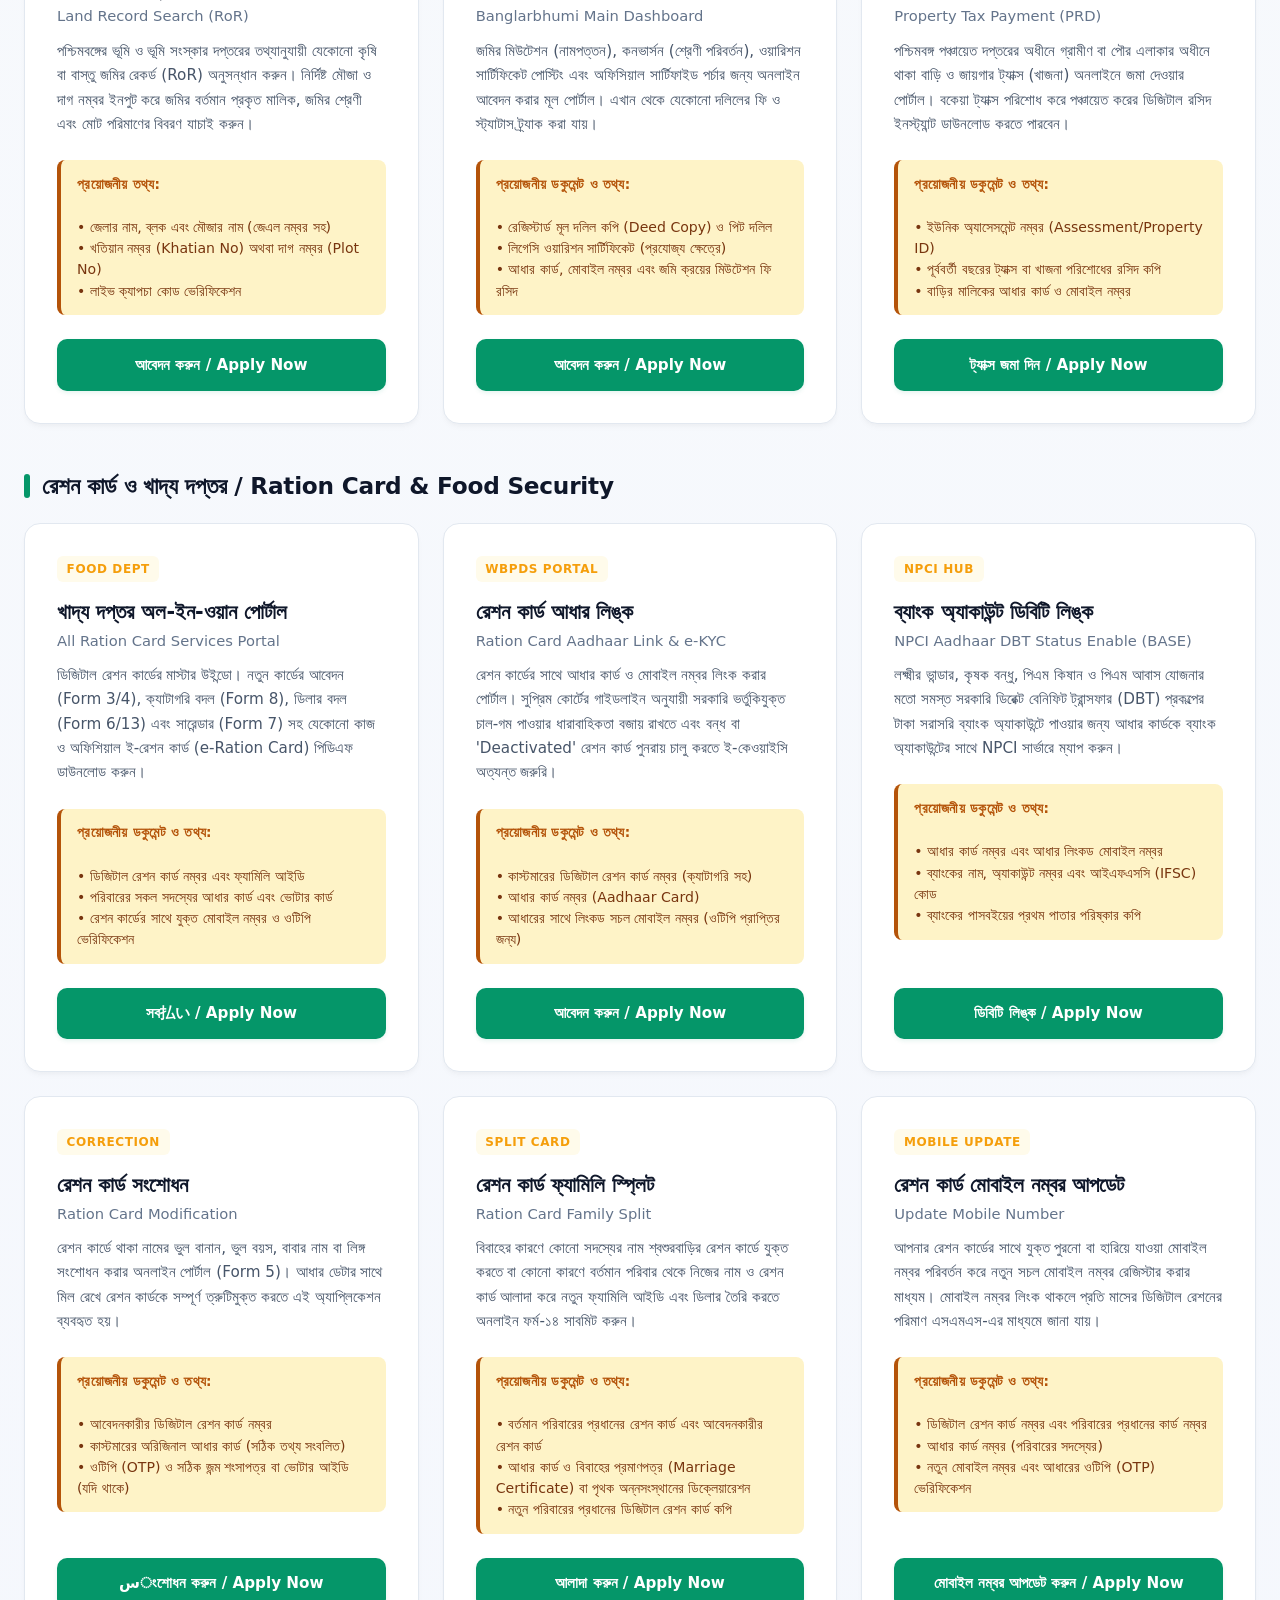
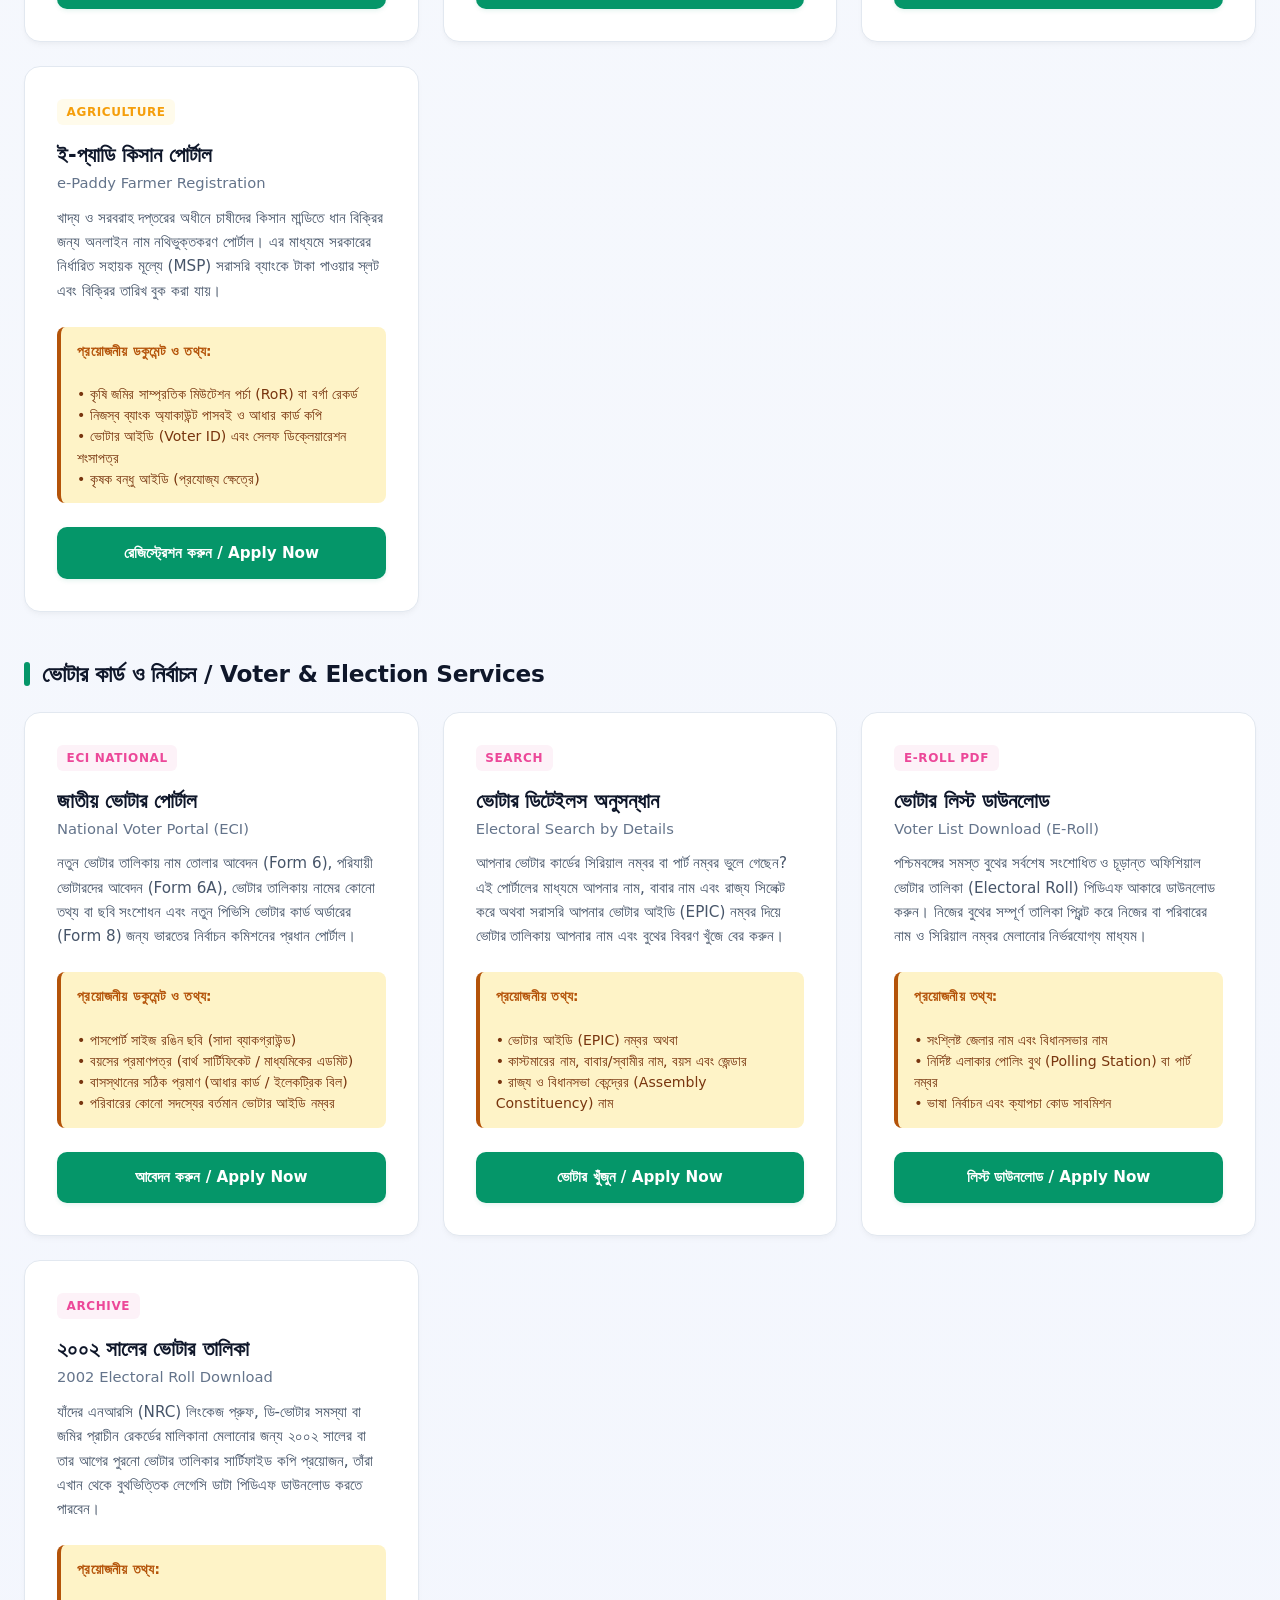
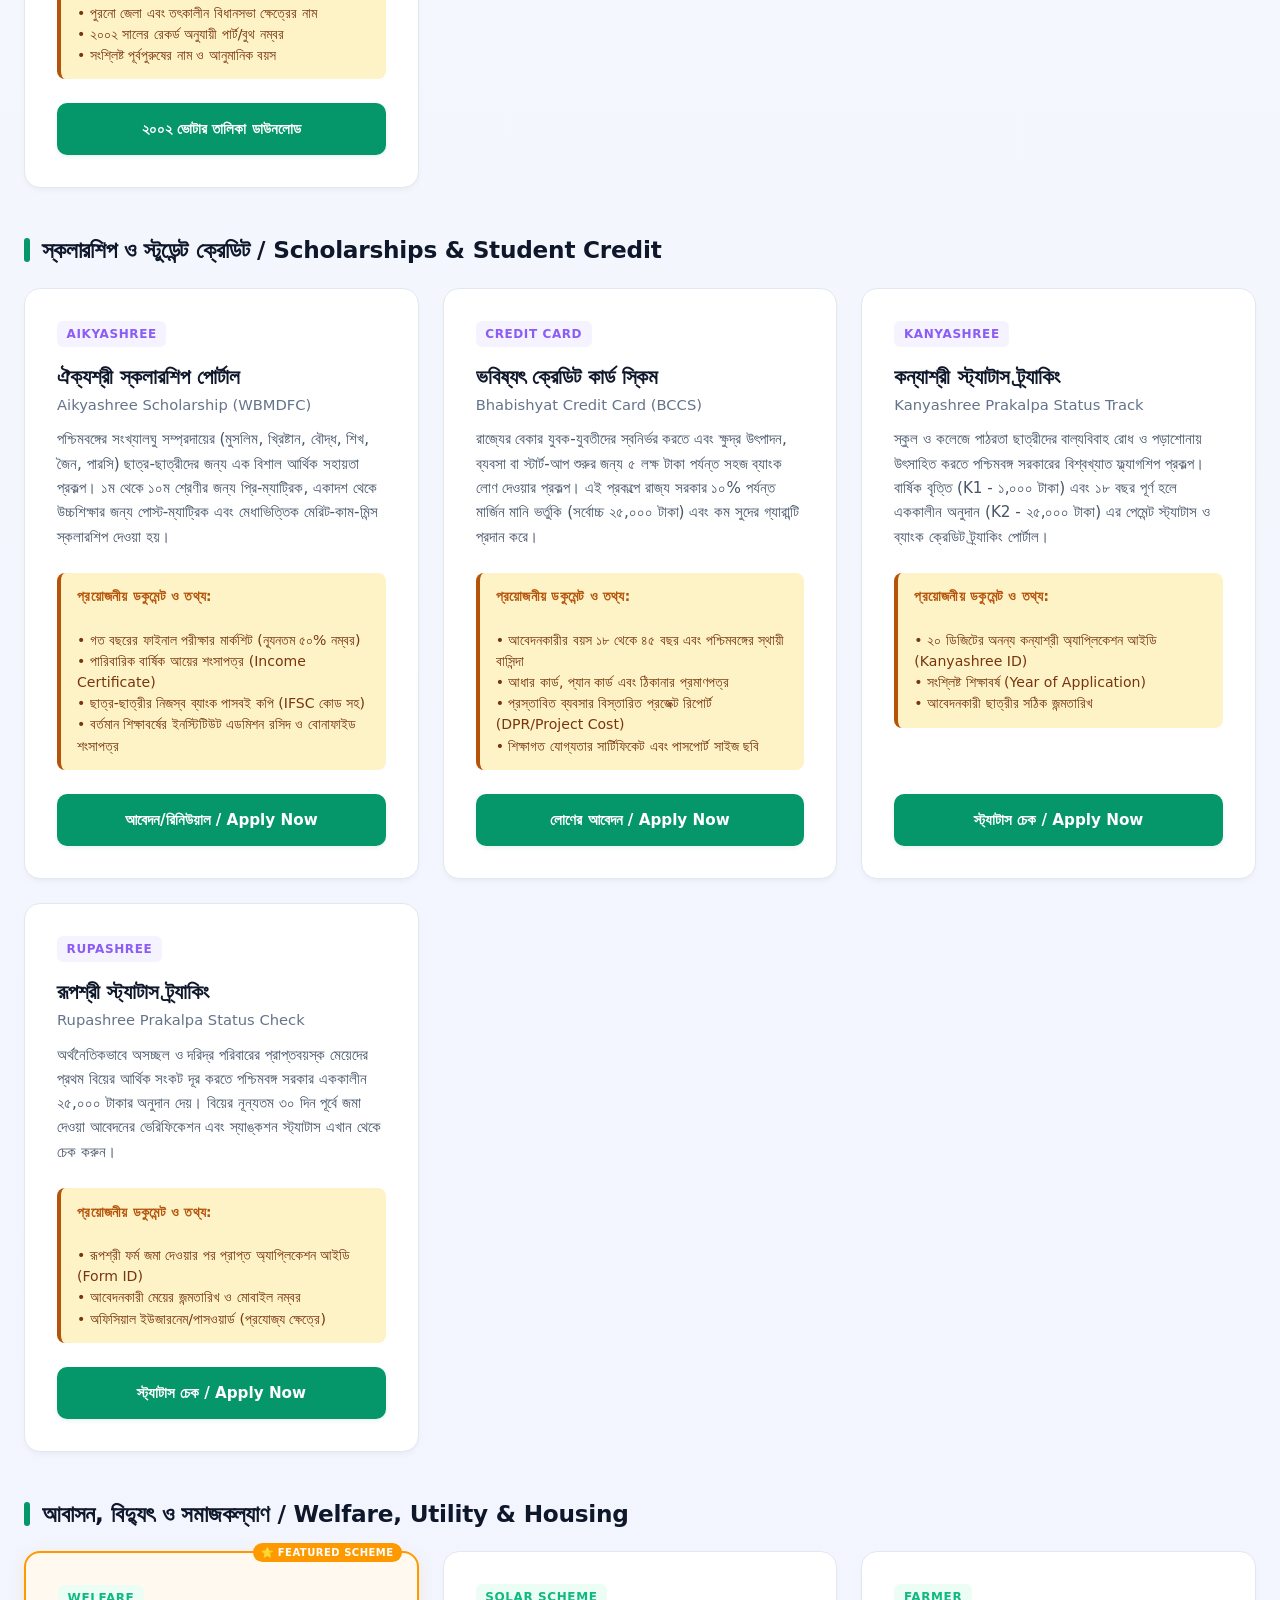
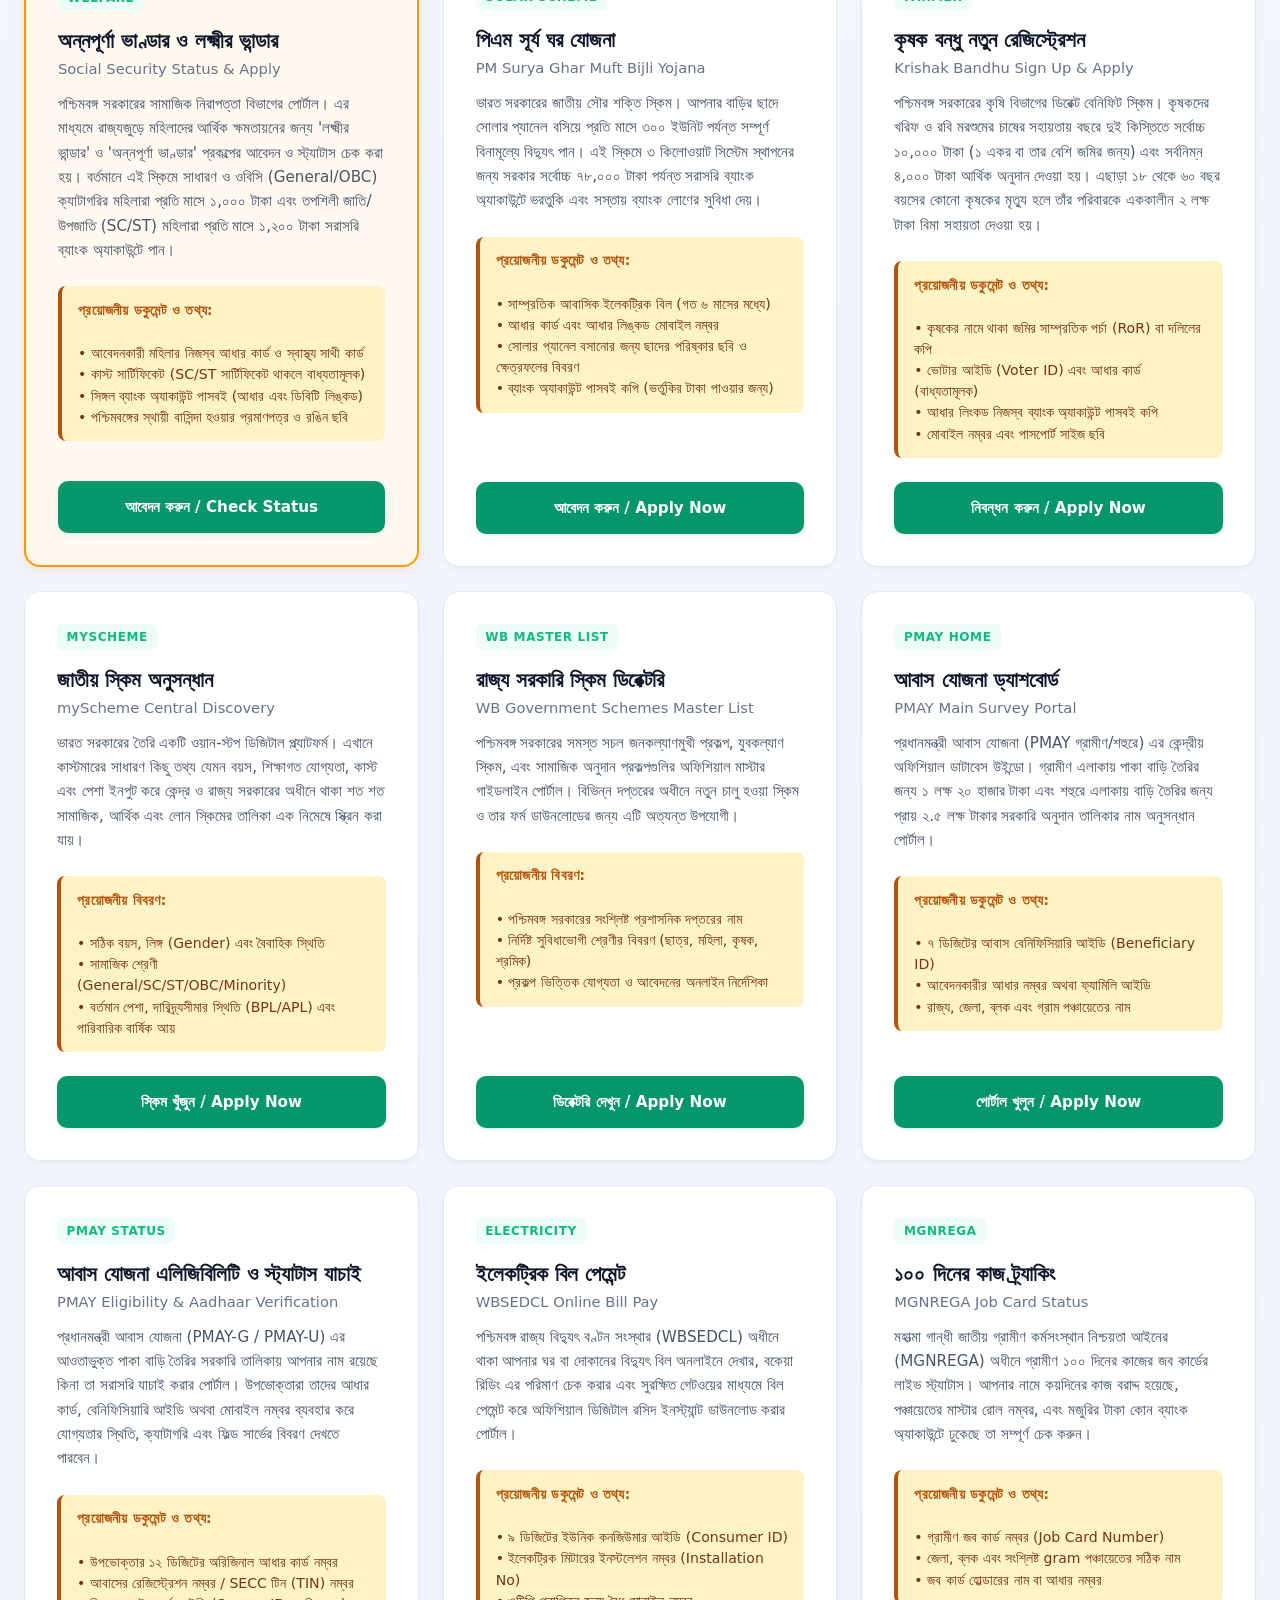
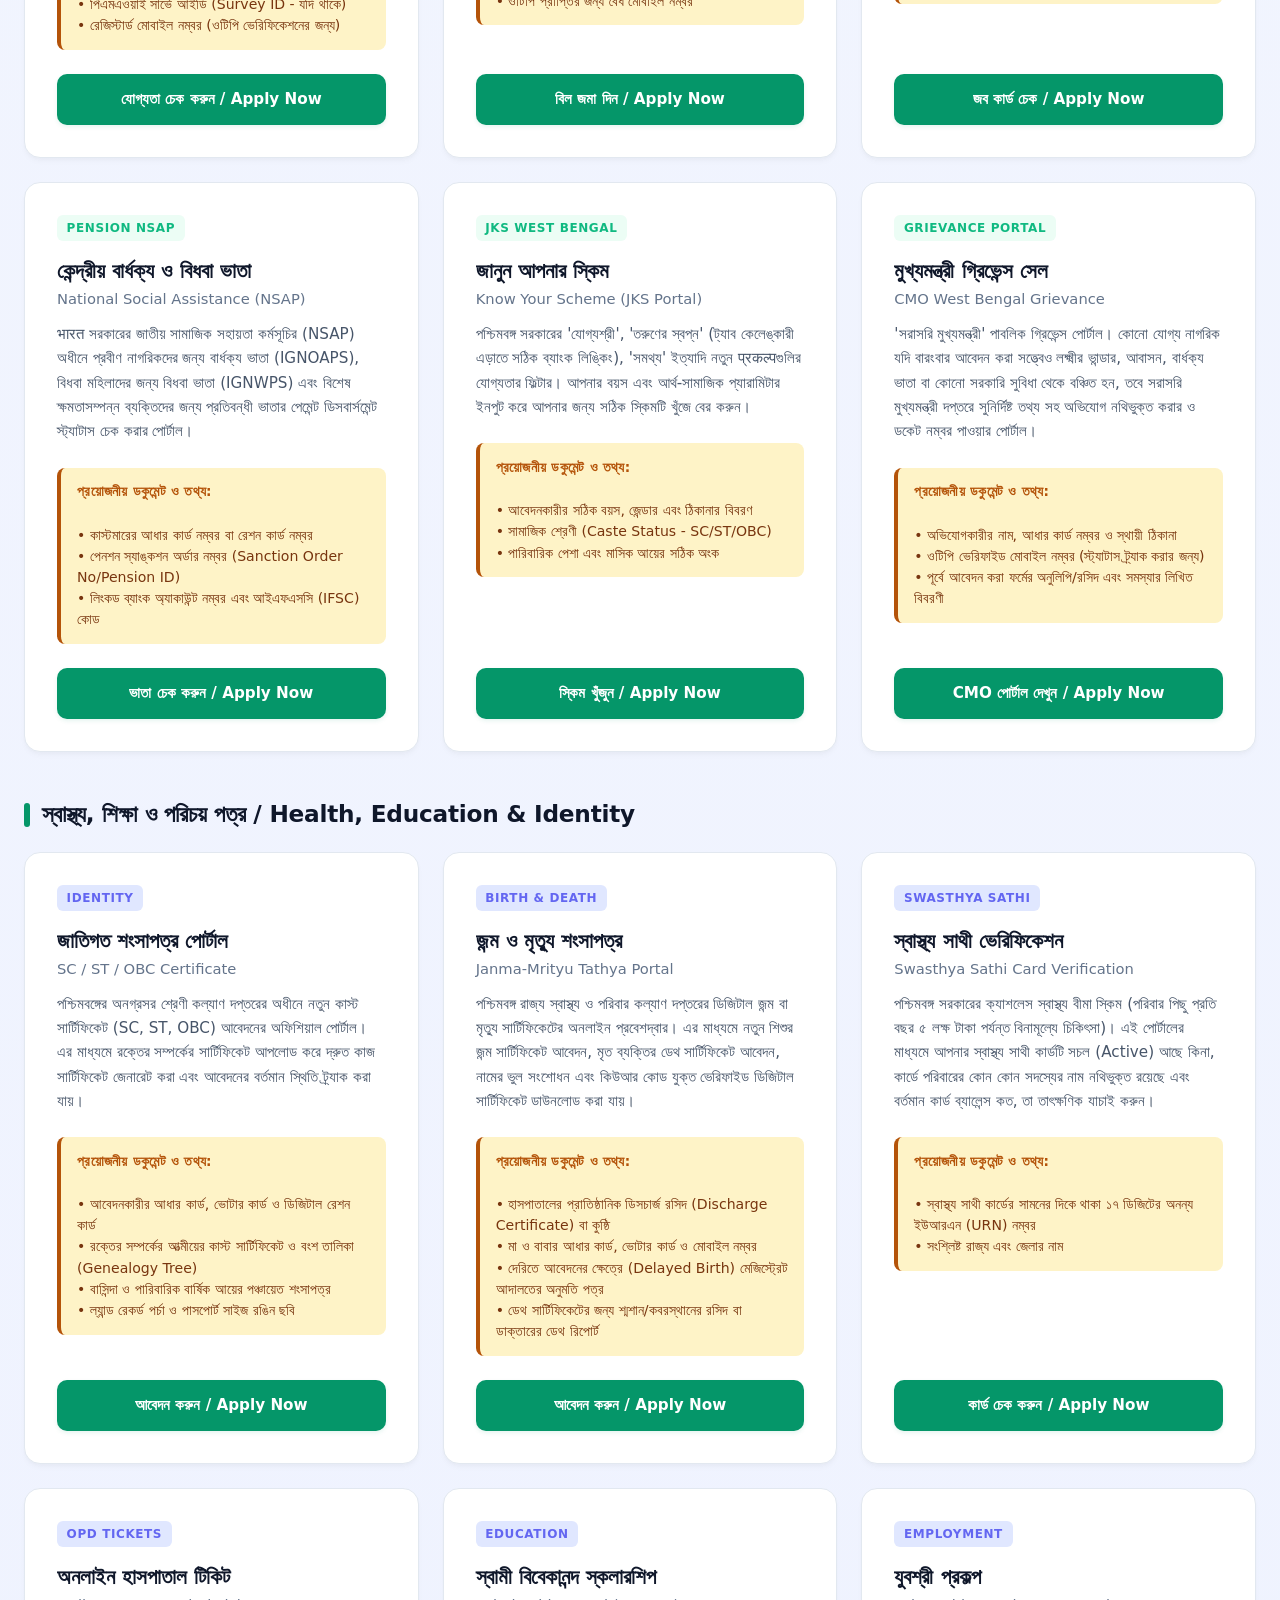
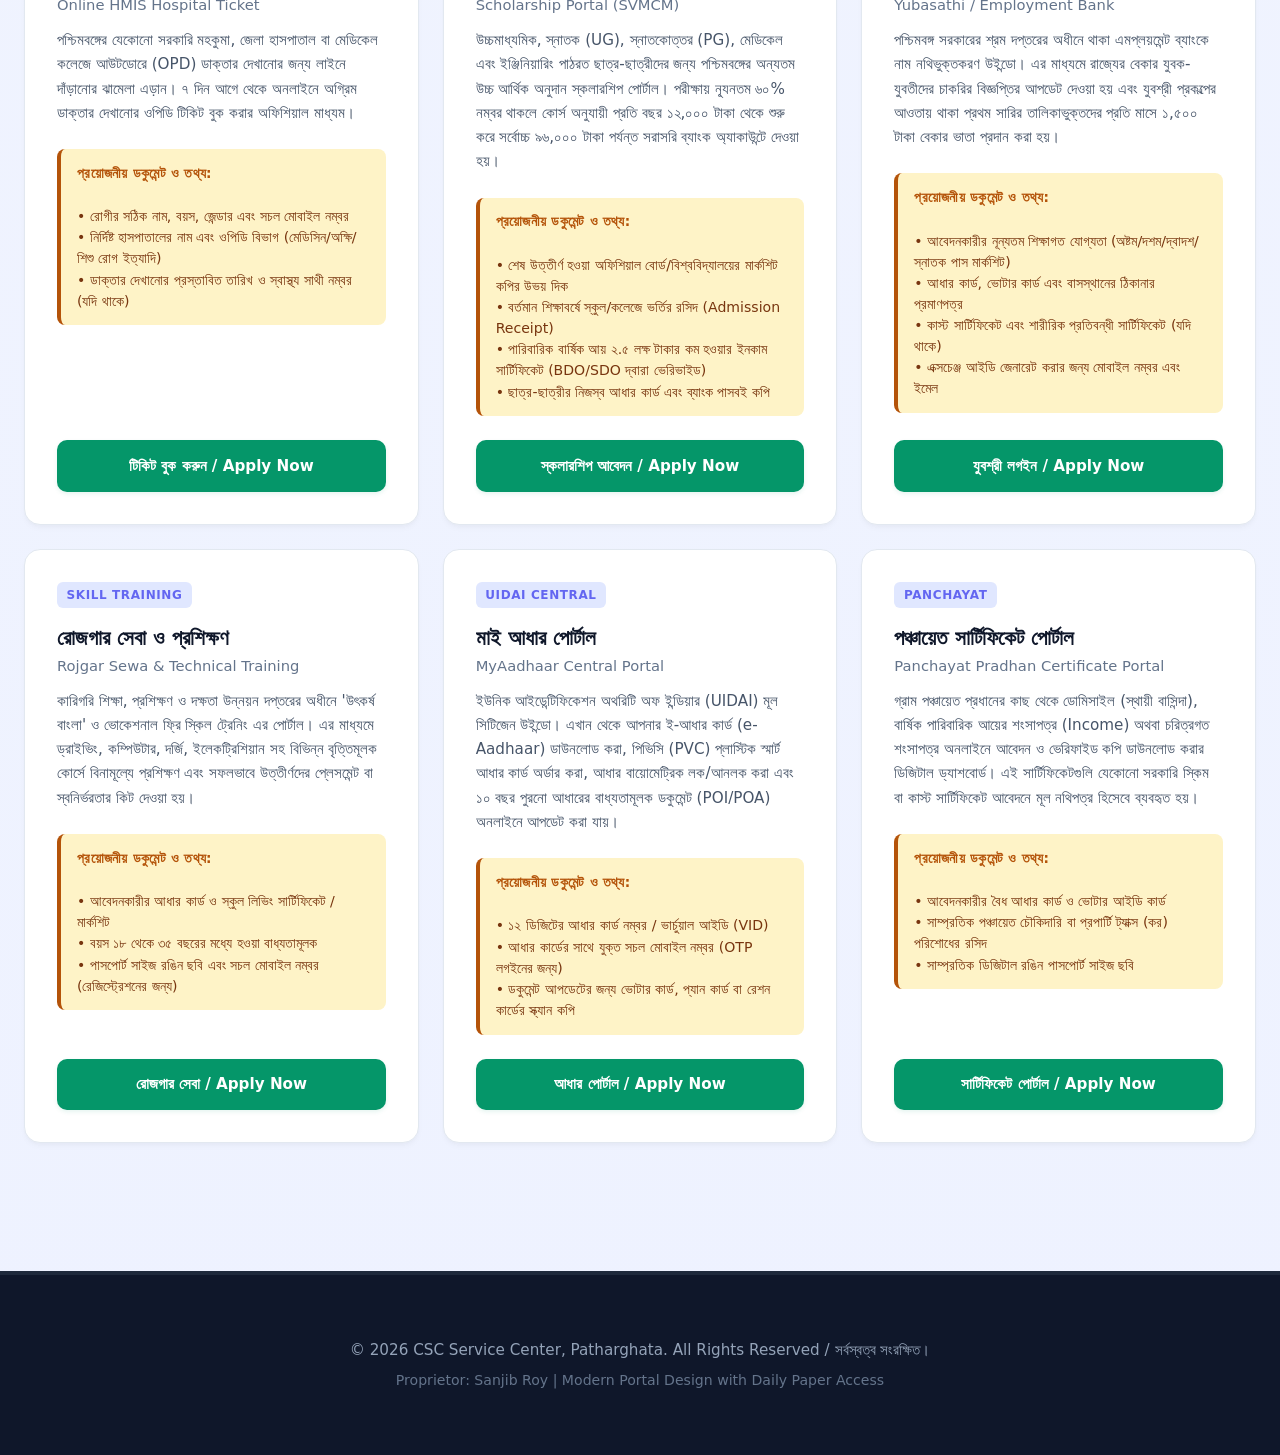
==== commit 908ca7b5: "new" ====
--- a/csc-center.html
+++ b/csc-center.html
@@ -17,7 +17,7 @@
     
     <link rel="stylesheet" href="./assets/css/csc-center.css">
 
-    <!-- Custom CSS Style to Visual Highlight Annapurna Yojana Cards -->
+    <!-- Custom CSS Style to Visual Highlight Annapurna Bhandar Cards -->
     <style>
         .highlight-annapurna {
             border: 2px solid #ff9900 !important;
@@ -138,10 +138,13 @@
                 <div>
                     <span class="badge bg-tax">Income Tax</span>
                     <h3>প্যান ও আধার কার্ড লিঙ্ক <span>Link Aadhaar with PAN</span></h3>
-                    <p>আয়কর দপ্তরের নির্দেশিকা অনুযায়ী প্যান কার্ডের সাথে আধার লিঙ্ক করার এবং স্ট্যাটাস চেক করার পোর্টাল।</p>
-                    <div class="info-box">
-                        <strong>প্রয়োজনীয় ডকুমেন্ট</strong>
-                        প্যান কার্ড নম্বর, আধার কার্ড নম্বর এবং লিঙ্কড মোবাইল নম্বর।
+                    <p>আয়কর দপ্তরের নির্দেশিকা অনুযায়ী আপনার প্যান কার্ডের সাথে আধার নম্বর লিংক করা এবং বর্তমান লিঙ্কিং স্ট্যাটাস লাইভ চেক করার পোর্টাল। সময়মতো লিংক না করলে প্যান কার্ড নিষ্ক্রিয় হয়ে ব্যাংক লেনদেন বন্ধ হতে পারে।</p>
+                    <div class="info-box">
+                        <strong>প্রয়োজনীয় ডকুমেন্ট ও তথ্য:</strong><br>
+                        • প্যান কার্ড নম্বর (PAN Card Number)<br>
+                        • আধার কার্ড নম্বর (Aadhaar Card Number)<br>
+                        • আধার রেজিস্টার্ড মোবাইল নম্বর (ওটিপি ভেরিফিকেশনের জন্য)<br>
+                        • লেট ফি পেমেন্টের জন্য নেট ব্যাংকিং/ইউপিআই (UPI)
                     </div>
                 </div>
                 <a href="https://eportal.incometax.gov.in/iec/foservices/#/pre-login/bl-link-aadhaar" target="_blank" class="btn">লিঙ্ক করুন / Apply Now</a>
@@ -149,11 +152,13 @@
             <div class="card">
                 <div>
                     <span class="badge bg-tax">PAN Status</span>
-                    <h3>প্যান কার্ড স্ট্যাটাস ট্র্যাকিং <span>Track PAN Card Status (UTIITSIL)</span></h3>
-                    <p>নতুন প্যান কার্ড বা সংশোধনের অ্যাপ্লিকেশনের লেটেস্ট ডেলিভারি ও প্রসেসিং স্ট্যাটাস চেক করুন।</p>
-                    <div class="info-box">
-                        <strong>প্রয়োজনীয় ডকুমেন্ট</strong>
-                        অ্যাকনলেজমেন্ট/কুপন নম্বর অথবা প্যান নম্বর এবং জন্মতারিখ।
+                    <h3>প্যান কার্ড স্ট্যাটাস ট্র্যাকিং <span>Track PAN Card Status (UTIITSL)</span></h3>
+                    <p>নতুন প্যান কার্ড অ্যাপ্লিকেশন অথবা পুরনো প্যান কার্ড সংশোধনের (Correction) আবেদনের বর্তমান স্থিতি ট্র্যাক করুন। কুরিয়ার ট্র্যাকিং নম্বর, প্রিন্টিং স্ট্যাটাস এবং ই-প্যান কার্ড জেনারেশন সম্পর্কিত লাইভ আপডেট পান。</p>
+                    <div class="info-box">
+                        <strong>প্রয়োজনীয় ডকুমেন্ট ও তথ্য:</strong><br>
+                        • ১৫ ডিজিটের অ্যাকনলেজমেন্ট নম্বর / UTIITSL কুপন নম্বর<br>
+                        • আবেদনকারীর সঠিক জন্মতারিখ (DD/MM/YYYY)<br>
+                        • প্যান নম্বর (শুধুমাত্র সংশোধন বা রিপ্রিন্টের ক্ষেত্রে)
                     </div>
                 </div>
                 <a href="https://www.trackpan.utiitsl.com/PANONLINE/forms/TrackPan/trackApp" target="_blank" class="btn">স্ট্যাটাস ট্র্যাক / Apply Now</a>
@@ -169,10 +174,12 @@
                 <div>
                     <span class="badge bg-land">Land Dept</span>
                     <h3>জমির তথ্য অনুসন্ধান <span>Land Record Search (RoR)</span></h3>
-                    <p>মৌজা ও দাগ নম্বর দিয়ে সরাসরি খতিয়ানের বিবরণ চেক এবং পর্চার তথ্য লাইভ ভেরিফিকেশন।</p>
-                    <div class="info-box">
-                        <strong>প্রয়োজনীয় ডকুমেন্ট</strong>
-                        খতিয়ান/দাগ নম্বর, জেলা, ব্লক এবং মৌজার নাম।
+                    <p>পশ্চিমবঙ্গের ভূমি ও ভূমি সংস্কার দপ্তরের তথ্যানুযায়ী যেকোনো কৃষি বা বাস্তু জমির রেকর্ড (RoR) অনুসন্ধান করুন। নির্দিষ্ট মৌজা ও দাগ নম্বর ইনপুট করে জমির বর্তমান প্রকৃত মালিক, জমির শ্রেণী এবং মোট পরিমাণের বিবরণ যাচাই করুন।</p>
+                    <div class="info-box">
+                        <strong>প্রয়োজনীয় তথ্য:</strong><br>
+                        • জেলার নাম, ব্লক এবং মৌজার নাম (জেএল নম্বর সহ)<br>
+                        • খতিয়ান নম্বর (Khatian No) অথবা দাগ নম্বর (Plot No)<br>
+                        • লাইভ ক্যাপচা কোড ভেরিফিকেশন
                     </div>
                 </div>
                 <a href="https://banglarbhumi.gov.in/BanglarBhumi/KnowYourProperty.action" target="_blank" class="btn">আবেদন করুন / Apply Now</a>
@@ -180,11 +187,13 @@
             <div class="card">
                 <div>
                     <span class="badge bg-land">Land Dept</span>
-                    <h3>বাংলারभूमि ড্যাশবোর্ড <span>Banglarbhumi Main Dashboard</span></h3>
-                    <p>জমির মিউটেশন, নতুন দলিলের রেকর্ড ভেরিফিকেশন ও অনলাইন অ্যাপ্লিকেশনের প্রধান ড্যাশবোর্ড।</p>
-                    <div class="info-box">
-                        <strong>প্রয়োজনীয় ডকুমেন্ট</strong>
-                        রেজিস্টার্ড দলিল কপি, পিআই রসিদ এবং আবেদনকারীর আইডি প্রুф।
+                    <h3>বাংলারভূমি ড্যাশবোর্ড <span>Banglarbhumi Main Dashboard</span></h3>
+                    <p>জমির মিউটেশন (নামপত্তন), কনভার্সন (শ্রেণী পরিবর্তন), ওয়ারিশন সার্টিফিকেট পোস্টিং এবং অফিসিয়াল সার্টিফাইড পর্চার জন্য অনলাইন আবেদন করার মূল পোর্টাল। এখান থেকে যেকোনো দলিলের ফি ও স্ট্যাটাস ট্র্যাক করা যায়।</p>
+                    <div class="info-box">
+                        <strong>প্রয়োজনীয় ডকুমেন্ট ও তথ্য:</strong><br>
+                        • রেজিস্টার্ড মূল দলিল কপি (Deed Copy) ও পিট দলিল<br>
+                        • লিগেসি ওয়ারিশন সার্টিফিকেট (প্রযোজ্য ক্ষেত্রে)<br>
+                        • আধার কার্ড, মোবাইল নম্বর এবং জমি ক্রয়ের মিউটেশন ফি রসিদ
                     </div>
                 </div>
                 <a href="https://banglarbhumi.gov.in/BanglarBhumi/Home.action#" target="_blank" class="btn">আবেদন করুন / Apply Now</a>
@@ -193,10 +202,12 @@
                 <div>
                     <span class="badge bg-land">Property Tax</span>
                     <h3>প্রপার্টি ট্যাক্স পেমেন্ট <span>Property Tax Payment (PRD)</span></h3>
-                    <p>নিয়মিত পঞ্চায়েত দপ্তরের অধীনে অনলাইন ল্যান্ড ও প্রপার্টি ট্যাক্স সাবমিশন পোর্টাল।</p>
-                    <div class="info-box">
-                        <strong>প্রয়োজনীয় ডকুমেন্ট</strong>
-                        অ্যাসেসমেন্ট নম্বর, পূর্ববর্তী ট্যাক্সের রসিদ এবং আধার কার্ড।
+                    <p>পশ্চিমবঙ্গ পঞ্চায়েত দপ্তরের অধীনে গ্রামীণ বা পৌর এলাকার অধীনে থাকা বাড়ি ও জায়গার ট্যাক্স (খাজনা) অনলাইনে জমা দেওয়ার পোর্টাল। বকেয়া ট্যাক্স পরিশোধ করে পঞ্চায়েত করের ডিজিটাল রসিদ ইনস্ট্যান্ট ডাউনলোড করতে পারবেন।</p>
+                    <div class="info-box">
+                        <strong>প্রয়োজনীয় ডকুমেন্ট ও তথ্য:</strong><br>
+                        • ইউনিক অ্যাসেসমেন্ট নম্বর (Assessment/Property ID)<br>
+                        • পূর্ববর্তী বছরের ট্যাক্স বা খাজনা পরিশোধের রসিদ কপি<br>
+                        • বাড়ির মালিকের আধার কার্ড ও মোবাইল নম্বর
                     </div>
                 </div>
                 <a href="https://prdtax.wb.gov.in/" target="_blank" class="btn">ট্যাক্স জমা দিন / Apply Now</a>
@@ -212,10 +223,12 @@
                 <div>
                     <span class="badge bg-food">Food Dept</span>
                     <h3>খাদ্য দপ্তর অল-ইন-ওয়ান পোর্টাল <span>All Ration Card Services Portal</span></h3>
-                    <p>নতুন কার্ড, ক্যাটাগরি বদল ও ডিলার পরিবর্তনের মাস্টার ড্যাশবোর্ড।</p>
-                    <div class="info-box">
-                        <strong>প্রয়োজনীয় ডকুমেন্ট</strong>
-                        ডিজিটাল রেশন কার্ড, ফ্যামিলি আইডি এবং ওটিপি ভেরিফাইড মোবাইল।
+                    <p>ডিজিটাল রেশন কার্ডের মাস্টার উইন্ডো। নতুন কার্ডের আবেদন (Form 3/4), ক্যাটাগরি বদল (Form 8), ডিলার বদল (Form 6/13) এবং সারেন্ডার (Form 7) সহ যেকোনো কাজ ও অফিশিয়াল ই-রেশন কার্ড (e-Ration Card) পিডিএফ ডাউনলোড করুন।</p>
+                    <div class="info-box">
+                        <strong>প্রয়োজনীয় ডকুমেন্ট ও তথ্য:</strong><br>
+                        • ডিজিটাল রেশন কার্ড নম্বর এবং ফ্যামিলি আইডি<br>
+                        • পরিবারের সকল সদস্যের আধার কার্ড এবং ভোটার কার্ড<br>
+                        • রেশন কার্ডের সাথে যুক্ত মোবাইল নম্বর ও ওটিপি ভেরিফিকেশন
                     </div>
                 </div>
                 <a href="https://food.wb.gov.in/food/home.aspx" target="_blank" class="btn">সব払い / Apply Now</a>
@@ -224,10 +237,12 @@
                 <div>
                     <span class="badge bg-food">WBPDS Portal</span>
                     <h3>রেশন কার্ড আধার লিঙ্ক <span>Ration Card Aadhaar Link & e-KYC</span></h3>
-                    <p>রেশন কার্ডের সাথে ওটিপি ও আধার ভেরিফিকেশনের মাধ্যমে ই-কেওয়াইসি স্ট্যাটাস আপডেট করার মাধ্যম।</p>
-                    <div class="info-box">
-                        <strong>প্রয়োজনীয় ডকুমেন্ট</strong>
-                        ডিজিটাল রেশন কার্ড এবং আধারের সাথে যুক্ত সক্রিয় মোবাইল নম্বর।
+                    <p>রেশন কার্ডের সাথে আধার কার্ড ও মোবাইল নম্বর লিংক করার পোর্টাল। সুপ্রিম কোর্টের গাইডলাইন অনুযায়ী সরকারি ভর্তুকিযুক্ত চাল-গম পাওয়ার ধারাবাহিকতা বজায় রাখতে এবং বন্ধ বা 'Deactivated' রেশন কার্ড পুনরায় চালু করতে ই-কেওয়াইসি অত্যন্ত জরুরি।</p>
+                    <div class="info-box">
+                        <strong>প্রয়োজনীয় ডকুমেন্ট ও তথ্য:</strong><br>
+                        • কাস্টমারের ডিজিটাল রেশন কার্ড নম্বর (ক্যাটাগরি সহ)<br>
+                        • আধার কার্ড নম্বর (Aadhaar Card)<br>
+                        • আধারের সাথে লিংকড সচল মোবাইল নম্বর (ওটিপি প্রাপ্তির জন্য)
                     </div>
                 </div>
                 <a href="https://wbpds.wb.gov.in/(S(htxiidsrwcodmjtix2uomiru))/Ekyc_otp.aspx" target="_blank" class="btn">আবেদন করুন / Apply Now</a>
@@ -236,10 +251,12 @@
                 <div>
                     <span class="badge bg-food">NPCI Hub</span>
                     <h3>ব্যাংক অ্যাকাউন্ট ডিবিটি লিঙ্ক <span>NPCI Aadhaar DBT Status Enable (BASE)</span></h3>
-                    <p>সরকারি প্রকল্পের টাকা (লক্ষ্মীর ভান্ডার, পিএম কিষান ইত্যাদি) সরাসরি ব্যাংকে পাওয়ার জন্য আধার ম্যাপিং ও ডিবিটি সক্রিয় করুন।</p>
-                    <div class="info-box">
-                        <strong>প্রয়োজনীয় ডকুমেন্ট</strong>
-                        আধার কার্ড নম্বর, লিঙ্কড মোবাইল নম্বর এবং ব্যাংকের নাম।
+                    <p>লক্ষ্মীর ভান্ডার, কৃষক বন্ধু, পিএম কিষান ও পিএম আবাস যোজনার মতো সমস্ত সরকারি ডিরেক্ট বেনিফিট ট্রান্সফার (DBT) প্রকল্পের টাকা সরাসরি ব্যাংক অ্যাকাউন্টে পাওয়ার জন্য আধার কার্ডকে ব্যাংক অ্যাকাউন্টের সাথে NPCI সার্ভারে ম্যাপ করুন।</p>
+                    <div class="info-box">
+                        <strong>প্রয়োজনীয় ডকুমেন্ট ও তথ্য:</strong><br>
+                        • আধার কার্ড নম্বর এবং আধার লিংকড মোবাইল নম্বর<br>
+                        • ব্যাংকের নাম, অ্যাকাউন্ট নম্বর এবং আইএফএসসি (IFSC) কোড<br>
+                        • ব্যাংকের পাসবইয়ের প্রথম পাতার পরিষ্কার কপি
                     </div>
                 </div>
                 <a href="https://www.npci.org.in/" target="_blank" class="btn">ডিবিটি লিঙ্ক / Apply Now</a>
@@ -248,10 +265,12 @@
                 <div>
                     <span class="badge bg-food">Correction</span>
                     <h3>রেশন কার্ড সংশোধন <span>Ration Card Modification</span></h3>
-                    <p>আধার কার্ডের ডেটার উপর ভিত্তি করে রেশন কার্ডের ভুল নাম ও বয়স অনলাইন সংশোধন করুন।</p>
-                    <div class="info-box">
-                        <strong>প্রয়োজনীয় ডকুমেন্ট</strong>
-                        কাস্টমারের অরিজিনাল আধার কার্ড এবং ভুল থাকা রেশন কার্ড।
+                    <p>রেশন কার্ডে থাকা নামের ভুল বানান, ভুল বয়স, বাবার নাম বা লিঙ্গ সংশোধন করার অনলাইন পোর্টাল (Form 5)। আধার ডেটার সাথে মিল রেখে রেশন কার্ডকে সম্পূর্ণ ত্রুটিমুক্ত করতে এই অ্যাপ্লিকেশন ব্যবহৃত হয়।</p>
+                    <div class="info-box">
+                        <strong>প্রয়োজনীয় ডকুমেন্ট ও তথ্য:</strong><br>
+                        • আবেদনকারীর ডিজিটাল রেশন কার্ড নম্বর<br>
+                        • কাস্টমারের অরিজিনাল আধার কার্ড (সঠিক তথ্য সংবলিত)<br>
+                        • ওটিপি (OTP) ও সঠিক জন্ম শংসাপত্র বা ভোটার আইডি (যদি থাকে)
                     </div>
                 </div>
                 <a href="https://wbpds.wb.gov.in/(S(3cicjibcfpesqcv3rllgm2bb))/Benificiary_Deatils_Update_by_Aadhaar.aspx" target="_blank" class="btn">سংশোধন করুন / Apply Now</a>
@@ -260,37 +279,42 @@
                 <div>
                     <span class="badge bg-food">Split Card</span>
                     <h3>রেশন কার্ড ফ্যামিলি স্প্লিট <span>Ration Card Family Split</span></h3>
-                    <p>আধার ভিত্তিক ওটিপি দিয়ে একই পরিবার থেকে কাস্টমারের নাম আলাদা করে নতুন রেশন কার্ড তৈরি।</p>
-                    <div class="info-box">
-                        <strong>প্রয়োজনীয় ডকুমেন্ট</strong>
-                        পরিবারের সবার রেশন ও আধার কার্ড, প্রধানের সার্টিফিকেট।
+                    <p>বিবাহের কারণে কোনো সদস্যের নাম শ্বশুরবাড়ির রেশন কার্ডে যুক্ত করতে বা কোনো কারণে বর্তমান পরিবার থেকে নিজের নাম ও রেশন কার্ড আলাদা করে নতুন ফ্যামিলি আইডি এবং ডিলার তৈরি করতে অনলাইন ফর্ম-১৪ সাবমিট করুন।</p>
+                    <div class="info-box">
+                        <strong>প্রয়োজনীয় ডকুমেন্ট ও তথ্য:</strong><br>
+                        • বর্তমান পরিবারের প্রধানের রেশন কার্ড এবং আবেদনকারীর রেশন কার্ড<br>
+                        • আধার কার্ড ও বিবাহের প্রমাণপত্র (Marriage Certificate) বা পৃথক অন্নসংস্থানের ডিক্লেয়ারেশন<br>
+                        • নতুন পরিবারের প্রধানের ডিজিটাল রেশন কার্ড কপি
                     </div>
                 </div>
                 <a href="https://wbpds.gov.in/rcms/(S(drx4sghsulhga4a3gssmqbb1))/Family_Split_by_Aadhaar" target="_blank" class="btn">আলাদা করুন / Apply Now</a>
             </div>
-            
-            <!-- ANNAPURNA HIGHLIGHT 1 (RATION) -->
-            <div class="card highlight-annapurna">
-                <div>
-                    <span class="badge bg-food">Food Welfare</span>
-                    <h3>অন্নপূর্ণা যোজনা <span>Annapurna Yojana & Social Security</span></h3>
-                    <p>দুঃস্থ প্রবীণ নাগরিকদের জন্য অন্নপূর্ণা ফ্রী রেশন স্কিম এবং সামাজিক সুরক্ষা ভাতার আবেদন।</p>
-                    <div class="info-box">
-                        <strong>প্রয়োজনীয় ডকুমেন্ট</strong>
-                        আধার কার্ড, বিপিএল রেশন কার্ড এবং ইনকাম সার্টিফিকেট।
-                    </div>
-                </div>
-                <a href="https://socialsecurity.wb.gov.in/" target="_blank" class="btn">আবেদন করুন / Apply Now</a>
+            <div class="card">
+                <div>
+                    <span class="badge bg-food">Mobile Update</span>
+                    <h3>রেশন কার্ড মোবাইল নম্বর আপডেট <span>Update Mobile Number</span></h3>
+                    <p>আপনার রেশন কার্ডের সাথে যুক্ত পুরনো বা হারিয়ে যাওয়া মোবাইল নম্বর পরিবর্তন করে নতুন সচল মোবাইল নম্বর রেজিস্টার করার মাধ্যম। মোবাইল নম্বর লিংক থাকলে প্রতি মাসের ডিজিটাল রেশনের পরিমাণ এসএমএস-এর মাধ্যমে জানা যায়।</p>
+                    <div class="info-box">
+                        <strong>প্রয়োজনীয় ডকুমেন্ট ও তথ্য:</strong><br>
+                        • ডিজিটাল রেশন কার্ড নম্বর এবং পরিবারের প্রধানের কার্ড নম্বর<br>
+                        • আধার কার্ড নম্বর (পরিবারের সদস্যের)<br>
+                        • নতুন মোবাইল নম্বর এবং আধারের ওটিপি (OTP) ভেরিফিকেশন
+                    </div>
+                </div>
+                <a href="https://wbpds.wb.gov.in/(S(tbbfj2woolnqyhmxsafxoi3s))/Mobile_Update_by_Aadhaar.aspx" target="_blank" class="btn">মোবাইল নম্বর আপডেট করুন / Apply Now</a>
             </div>
             
             <div class="card">
                 <div>
                     <span class="badge bg-food">Agriculture</span>
                     <h3>ই-প্যাডি কিসান পোর্টাল <span>e-Paddy Farmer Registration</span></h3>
-                    <p>চাষীদের সরকারি কিসান মান্ডিতে ধান বিক্রির জন্য অনলাইন নাম নথিভুক্তকরণ ও ডেট বুকিং।</p>
-                    <div class="info-box">
-                        <strong>প্রয়োজনীয় ডকুমেন্ট</strong>
-                        কৃষি জমির পর্চা, নিজস্ব ব্যাংক অ্যাকাউন্ট পাসবই এবং আধার কার্ড।
+                    <p>খাদ্য ও সরবরাহ দপ্তরের অধীনে চাষীদের কিসান মান্ডিতে ধান বিক্রির জন্য অনলাইন নাম নথিভুক্তকরণ পোর্টাল। এর মাধ্যমে সরকারের নির্ধারিত সহায়ক মূল্যে (MSP) সরাসরি ব্যাংকে টাকা পাওয়ার স্লট এবং বিক্রির তারিখ বুক করা যায়।</p>
+                    <div class="info-box">
+                        <strong>প্রয়োজনীয় ডকুমেন্ট ও তথ্য:</strong><br>
+                        • কৃষি জমির সাম্প্রতিক মিউটেশন পর্চা (RoR) বা বর্গা রেকর্ড<br>
+                        • নিজস্ব ব্যাংক অ্যাকাউন্ট পাসবই ও আধার কার্ড কপি<br>
+                        • ভোটার আইডি (Voter ID) এবং সেলফ ডিক্লেয়ারেশন শংসাপত্র<br>
+                        • কৃষক বন্ধু আইডি (প্রযোজ্য ক্ষেত্রে)
                     </div>
                 </div>
                 <a href="https://epaddy.wb.gov.in/" target="_blank" class="btn">রেজিস্ট্রেশন করুন / Apply Now</a>
@@ -306,10 +330,13 @@
                 <div>
                     <span class="badge bg-voter">ECI National</span>
                     <h3>জাতীয় ভোটার পোর্টাল <span>National Voter Portal (ECI)</span></h3>
-                    <p>নতুন ভোটার কার্ডের আবেদন, ভোটার আধার লিঙ্ক এবং ভোটার কার্ড অনলাইন কারেকশন পোর্টাল।</p>
-                    <div class="info-box">
-                        <strong>প্রয়োজনীয় ডকুমেন্ট</strong>
-                        পাসপোর্ট সাইজ ছবি, আধার কার্ড, এবং বয়সের প্রমাণপত্র।
+                    <p>নতুন ভোটার তালিকায় নাম তোলার আবেদন (Form 6), পরিযায়ী ভোটারদের আবেদন (Form 6A), ভোটার তালিকায় নামের কোনো তথ্য বা ছবি সংশোধন এবং নতুন পিভিসি ভোটার কার্ড অর্ডারের (Form 8) জন্য ভারতের নির্বাচন কমিশনের প্রধান পোর্টাল।</p>
+                    <div class="info-box">
+                        <strong>প্রয়োজনীয় ডকুমেন্ট ও তথ্য:</strong><br>
+                        • পাসপোর্ট সাইজ রঙিন ছবি (সাদা ব্যাকগ্রাউন্ড)<br>
+                        • বয়সের প্রমাণপত্র (বার্থ সার্টিফিকেট / মাধ্যমিকের এডমিট)<br>
+                        • বাসস্থানের সঠিক প্রমাণ (আধার কার্ড / ইলেকট্রিক বিল)<br>
+                        • পরিবারের কোনো সদস্যের বর্তমান ভোটার আইডি নম্বর
                     </div>
                 </div>
                 <a href="https://voters.eci.gov.in/" target="_blank" class="btn">আবেদন করুন / Apply Now</a>
@@ -318,10 +345,12 @@
                 <div>
                     <span class="badge bg-voter">Search</span>
                     <h3>ভোটার ডিটেইলস অনুসন্ধান <span>Electoral Search by Details</span></h3>
-                    <p>নাম বা EPIC নম্বর দিয়ে ভোটার তালিকার পার্ট নম্বর, অনুক্রম নম্বর এবং বুথের তথ্য খোঁজা।</p>
-                    <div class="info-box">
-                        <strong>প্রয়োজনীয় ডকুমেন্ট</strong>
-                        ভোটার আইডি (EPIC) নম্বর অথবা কাস্টমারের নাম ও সঠিক বিবরণ।
+                    <p>আপনার ভোটার কার্ডের সিরিয়াল নম্বর বা পার্ট নম্বর ভুলে গেছেন? এই পোর্টালের মাধ্যমে আপনার নাম, বাবার নাম এবং রাজ্য সিলেক্ট করে অথবা সরাসরি আপনার ভোটার আইডি (EPIC) নম্বর দিয়ে ভোটার তালিকায় আপনার নাম এবং বুথের বিবরণ খুঁজে বের করুন।</p>
+                    <div class="info-box">
+                        <strong>প্রয়োজনীয় তথ্য:</strong><br>
+                        • ভোটার আইডি (EPIC) নম্বর অথবা<br>
+                        • কাস্টমারের নাম, বাবার/স্বামীর নাম, বয়স এবং জেন্ডার<br>
+                        • রাজ্য ও বিধানসভা কেন্দ্রের (Assembly Constituency) নাম
                     </div>
                 </div>
                 <a href="https://demoelectoralsearch.eci.gov.in/" target="_blank" class="btn">ভোটার খুঁজুন / Apply Now</a>
@@ -330,10 +359,12 @@
                 <div>
                     <span class="badge bg-voter">E-Roll PDF</span>
                     <h3>ভোটার লিস্ট ডাউনলোড <span>Voter List Download (E-Roll)</span></h3>
-                    <p>পশ্চিমবঙ্গের নির্দিষ্ট বুথ ও এলাকার লেটেস্ট অফিশিয়াল ভোটার তালিকা পিডিএফ ফাইল ডাউনলোড।</p>
-                    <div class="info-box">
-                        <strong>প্রয়োজনীয় ডকুমেন্ট</strong>
-                        জেলা, বিধানসভা কেন্দ্রের নাম এবং নির্দিষ্ট বুথ নম্বর।
+                    <p>পশ্চিমবঙ্গের সমস্ত বুথের সর্বশেষ সংশোধিত ও চূড়ান্ত অফিশিয়াল ভোটার তালিকা (Electoral Roll) পিডিএফ আকারে ডাউনলোড করুন। নিজের বুথের সম্পূর্ণ তালিকা প্রিন্ট করে নিজের বা পরিবারের নাম ও সিরিয়াল নম্বর মেলানোর নির্ভরযোগ্য মাধ্যম।</p>
+                    <div class="info-box">
+                        <strong>প্রয়োজনীয় তথ্য:</strong><br>
+                        • সংশ্লিষ্ট জেলার নাম এবং বিধানসভার নাম<br>
+                        • নির্দিষ্ট এলাকার পোলিং বুথ (Polling Station) বা পার্ট নম্বর<br>
+                        • ভাষা নির্বাচন এবং ক্যাপচা কোড সাবমিশন
                     </div>
                 </div>
                 <a href="https://voters.eci.gov.in/download-eroll?stateCode=S25" target="_blank" class="btn">লিস্ট ডাউনলোড / Apply Now</a>
@@ -342,10 +373,12 @@
                 <div>
                     <span class="badge bg-voter">Archive</span>
                     <h3>২০০২ সালের ভোটার তালিকা <span>2002 Electoral Roll Download</span></h3>
-                    <p>পশ্চিমবঙ্গের ২০০২ সালের অফিসিয়াল ভোটার তালিকা (Electoral Roll) জেলা, বিধানসভা কেন্দ্র এবং বুথ অনুযায়ী অনুসন্ধান ও PDF ডাউনলোড করুন。</p>
-                    <div class="info-box">
-                        <strong>প্রয়োজনীয় তথ্য</strong><br>
-                        জেলা (District), বিধানসভা কেন্দ্র (Assembly Constituency), এবং বুথ/পার্ট নম্বর নির্বাচন করুন।
+                    <p>যাঁদের এনআরসি (NRC) লিংকেজ প্রুফ, ডি-ভোটার সমস্যা বা জমির প্রাচীন রেকর্ডের মালিকানা মেলানোর জন্য ২০০২ সালের বা তার আগের পুরনো ভোটার তালিকার সার্টিফাইড কপি প্রয়োজন, তাঁরা এখান থেকে বুথভিত্তিক লেগেসি ডাটা পিডিএফ ডাউনলোড করতে পারবেন।</p>
+                    <div class="info-box">
+                        <strong>প্রয়োজনীয় তথ্য:</strong><br>
+                        • পুরনো জেলা এবং তৎকালীন বিধানসভা ক্ষেত্রের নাম<br>
+                        • ২০০২ সালের রেকর্ড অনুযায়ী পার্ট/বুথ নম্বর<br>
+                        • সংশ্লিষ্ট পূর্বপুরুষের নাম ও আনুমানিক বয়স
                     </div>
                 </div>
                 <a href="https://ceowestbengal.wb.gov.in/roll_dist" target="_blank" class="btn">২০০২ ভোটার তালিকা ডাউনলোড</a>
@@ -361,10 +394,13 @@
                 <div>
                     <span class="badge bg-edu">Aikyashree</span>
                     <h3>ঐক্যশ্রী স্কলারশিপ পোর্টাল <span>Aikyashree Scholarship (WBMDFC)</span></h3>
-                    <p>পশ্চিমবঙ্গের সংখ্যালঘু (Minority) ছাত্র-ছাত্রীদের প্রি-ম্যাট্রিক, পোস্ট-ম্যাট্রিক ও মেরিট স্কলারশিপ পোর্টাল।</p>
-                    <div class="info-box">
-                        <strong>প্রয়োজনীয় ডকুমেন্ট</strong>
-                        গত বছরের মার্কশিট, ইনকাম সার্টিফিকেট, ব্যাংক পাসবই এবং ইনস্টিটিউট ভেরিফিকেশন ফর্ম।
+                    <p>পশ্চিমবঙ্গের সংখ্যালঘু সম্প্রদায়ের (মুসলিম, খ্রিষ্টান, বৌদ্ধ, শিখ, জৈন, পারসি) ছাত্র-ছাত্রীদের জন্য এক বিশাল আর্থিক সহায়তা প্রকল্প। ১ম থেকে ১০ম শ্রেণীর জন্য প্রি-ম্যাট্রিক, একাদশ থেকে উচ্চশিক্ষার জন্য পোস্ট-ম্যাট্রিক এবং মেধাভিত্তিক মেরিট-কাম-মিন্স স্কলারশিপ দেওয়া হয়।</p>
+                    <div class="info-box">
+                        <strong>প্রয়োজনীয় ডকুমেন্ট ও তথ্য:</strong><br>
+                        • গত বছরের ফাইনাল পরীক্ষার মার্কশিট (ন্যূনতম ৫০% নম্বর)<br>
+                        • পারিবারিক বার্ষিক আয়ের শংসাপত্র (Income Certificate)<br>
+                        • ছাত্র-ছাত্রীর নিজস্ব ব্যাংক পাসবই কপি (IFSC কোড সহ)<br>
+                        • বর্তমান শিক্ষাবর্ষের ইনস্টিটিউট এডমিশন রসিদ ও বোনাফাইড শংসাপত্র
                     </div>
                 </div>
                 <a href="https://wbmdfcscholarship.in/" target="_blank" class="btn">আবেদন/রিনিউয়াল / Apply Now</a>
@@ -373,10 +409,13 @@
                 <div>
                     <span class="badge bg-edu">Credit Card</span>
                     <h3>ভবিষ্যৎ ক্রেডিট কার্ড স্কিম <span>Bhabishyat Credit Card (BCCS)</span></h3>
-                    <p>রাজ্যের ১৮-৪৫ বছর বয়সী যুবক-যুবতীদের ছোট ব্যবসা বা স্টার্ট-আপের জন্য কম সুদে ও সরকারি ভর্তুকিতে লোণ স্কিম।</p>
-                    <div class="info-box">
-                        <strong>প্রয়োজনীয় ডকুমেন্ট</strong>
-                        আধার, প্যান, ঠিকানার প্রমাণ, প্রজেক্ট রিপোর্ট এবং শিক্ষাগত যোগ্যতার নথি।
+                    <p>রাজ্যের বেকার যুবক-যুবতীদের স্বনির্ভর করতে এবং ক্ষুদ্র উৎপাদন, ব্যবসা বা স্টার্ট-আপ শুরুর জন্য ৫ লক্ষ টাকা পর্যন্ত সহজ ব্যাংক লোণ দেওয়ার প্রকল্প। এই প্রকল্পে রাজ্য সরকার ১০% পর্যন্ত মার্জিন মানি ভর্তুকি (সর্বোচ্চ ২৫,০০০ টাকা) এবং কম সুদের গ্যারান্টি প্রদান করে।</p>
+                    <div class="info-box">
+                        <strong>প্রয়োজনীয় ডকুমেন্ট ও তথ্য:</strong><br>
+                        • আবেদনকারীর বয়স ১৮ থেকে ৪৫ বছর এবং পশ্চিমবঙ্গের স্থায়ী বাসিন্দা<br>
+                        • আধার কার্ড, প্যান কার্ড এবং ঠিকানার প্রমাণপত্র<br>
+                        • প্রস্তাবিত ব্যবসার বিস্তারিত প্রজেক্ট রিপোর্ট (DPR/Project Cost)<br>
+                        • শিক্ষাগত যোগ্যতার সার্টিফিকেট এবং পাসপোর্ট সাইজ ছবি
                     </div>
                 </div>
                 <a href="https://bccs.wb.gov.in/" target="_blank" class="btn">লোণের আবেদন / Apply Now</a>
@@ -385,10 +424,12 @@
                 <div>
                     <span class="badge bg-edu">Kanyashree</span>
                     <h3>কন্যাশ্রী স্ট্যাটাস ট্র্যাকিং <span>Kanyashree Prakalpa Status Track</span></h3>
-                    <p>স্কুল ও কলেজের ছাত্রীদের বার্ষিক বৃত্তি (K1) এবং এককালীন অনুদান (K2) এর পেমেন্ট স্ট্যাটাস যাচাই।</p>
-                    <div class="info-box">
-                        <strong>প্রয়োজনীয় ডকুমেন্ট</strong>
-                        অ্যাপ্লিকেশন আইডি (Application ID) এবং নির্দিষ্ট শিক্ষাবর্ষ।
+                    <p>স্কুল ও কলেজে পাঠরতা ছাত্রীদের বাল্যবিবাহ রোধ ও পড়াশোনায় উৎসাহিত করতে পশ্চিমবঙ্গ সরকারের বিশ্বখ্যাত ফ্ল্যাগশিপ প্রকল্প। বার্ষিক বৃত্তি (K1 - ১,০০০ টাকা) এবং ১৮ বছর পূর্ণ হলে এককালীন অনুদান (K2 - ২৫,০০০ টাকা) এর পেমেন্ট স্ট্যাটাস ও ব্যাংক ক্রেডিট ট্র্যাকিং পোর্টাল।</p>
+                    <div class="info-box">
+                        <strong>প্রয়োজনীয় ডকুমেন্ট ও তথ্য:</strong><br>
+                        • ২০ ডিজিটের অনন্য কন্যাশ্রী অ্যাপ্লিকেশন আইডি (Kanyashree ID)<br>
+                        • সংশ্লিষ্ট শিক্ষাবর্ষ (Year of Application)<br>
+                        • আবেদনকারী ছাত্রীর সঠিক জন্মতারিখ
                     </div>
                 </div>
                 <a href="https://www.wbkanyashree.gov.in/kp_track_status.php" target="_blank" class="btn">স্ট্যাটাস চেক / Apply Now</a>
@@ -396,11 +437,13 @@
             <div class="card">
                 <div>
                     <span class="badge bg-edu">Rupashree</span>
-                    <h3>रूपश्री স্ট্যাটাস ট্র্যাকিং <span>Rupashree Prakalpa Status Check</span></h3>
-                    <p>দরিদ্র পরিবারের প্রাপ্তবয়স্ক মেয়েদের বিয়ের জন্য এককালীন ২৫,০০০ টাকার সরকারি অনুদানের স্ট্যাটাস অনুসন্ধান।</p>
-                    <div class="info-box">
-                        <strong>প্রয়োজনীয় ডকুমেন্ট</strong>
-                        রূপশ্রী অ্যাপ্লিকেশন নম্বর এবং আবেদনকারীর জন্মতারিখ।
+                    <h3>রূপশ্রী স্ট্যাটাস ট্র্যাকিং <span>Rupashree Prakalpa Status Check</span></h3>
+                    <p>অর্থনৈতিকভাবে অসচ্ছল ও দরিদ্র পরিবারের প্রাপ্তবয়স্ক মেয়েদের প্রথম বিয়ের আর্থিক সংকট দূর করতে পশ্চিমবঙ্গ সরকার এককালীন ২৫,০০০ টাকার অনুদান দেয়। বিয়ের নূন্যতম ৩০ দিন পূর্বে জমা দেওয়া আবেদনের ভেরিফিকেশন এবং স্যাঙ্কশন স্ট্যাটাস এখান থেকে চেক করুন।</p>
+                    <div class="info-box">
+                        <strong>প্রয়োজনীয় ডকুমেন্ট ও তথ্য:</strong><br>
+                        • রূপশ্রী ফর্ম জমা দেওয়ার পর প্রাপ্ত অ্যাপ্লিকেশন আইডি (Form ID)<br>
+                        • আবেদনকারী মেয়ের জন্মতারিখ ও মোবাইল নম্বর<br>
+                        • অফিসিয়াল ইউজারনেম/পাসওয়ার্ড (প্রযোজ্য ক্ষেত্রে)
                     </div>
                 </div>
                 <a href="https://rupashree.wb.gov.in/admin/login" target="_blank" class="btn">স্ট্যাটাস চেক / Apply Now</a>
@@ -413,29 +456,35 @@
         <div class="section-title">আবাসন, বিদ্যুৎ ও সমাজকল্যাণ / Welfare, Utility & Housing</div>
         <div class="unified-grid">
             
-            <!-- ANNAPURNA HIGHLIGHT 2 (WELFARE) -->
+            <!-- FIXED LABEL: ANNAPURNA BHANDAR & LAXMIS BHANDAR -->
             <div class="card highlight-annapurna">
                 <div>
                     <span class="badge bg-welfare">Welfare</span>
-                    <h3>অন্নপূর্ণা যোজনা <span>Annapurna Yojana Status & Apply</span></h3>
-                    <p>পশ্চিমবঙ্গ সরকারের অন্নপূর্ণা যোজনা প্রকল্পের মাধ্যমে যোগ্য মহিলাদের প্রতি মাসে সরাসরি ব্যাংক অ্যাকাউন্টে আর্থিক সহায়তা (DBT) প্রদান করা হয়। আবেদন, স্ট্যাটাস চেক এবং অন্যান্য পরিষেবা এখান থেকে করা যাবে।</p>
-                    <div class="info-box">
-                        <strong>প্রয়োজনীয় ডকুমেন্ট</strong><br>
-                        আধার কার্ড, মোবাইল নম্বর, ব্যাংক অ্যাকাউন্ট (আধারের সাথে লিঙ্ক), ভোটার কার্ড/বাসিন্দার প্রমাণপত্র এবং প্রয়োজনীয় অন্যান্য নথি।
+                    <h3>অন্নপূর্ণা ভাণ্ডার ও লক্ষ্মীর ভান্ডার <span>Social Security Status & Apply</span></h3>
+                    <p>পশ্চিমবঙ্গ সরকারের সামাজিক নিরাপত্তা বিভাগের পোর্টাল। এর মাধ্যমে রাজ্যজুড়ে মহিলাদের আর্থিক ক্ষমতায়নের জন্য 'লক্ষ্মীর ভান্ডার' ও 'অন্নপূর্ণা ভাণ্ডার' প্রকল্পের আবেদন ও স্ট্যাটাস চেক করা হয়। বর্তমানে এই স্কিমে সাধারণ ও ওবিসি (General/OBC) ক্যাটাগরির মহিলারা প্রতি মাসে ১,০০০ টাকা এবং তপশিলী জাতি/উপজাতি (SC/ST) মহিলারা প্রতি মাসে ১,২০০ টাকা সরাসরি ব্যাংক অ্যাকাউন্টে পান।</p>
+                    <div class="info-box">
+                        <strong>প্রয়োজনীয় ডকুমেন্ট ও তথ্য:</strong><br>
+                        • আবেদনকারী মহিলার নিজস্ব আধার কার্ড ও স্বাস্থ্য সাথী কার্ড<br>
+                        • কাস্ট সার্টিফিকেট (SC/ST সার্টিফিকেট থাকলে বাধ্যতামূলক)<br>
+                        • সিঙ্গল ব্যাংক অ্যাকাউন্ট পাসবই (আধার এবং ডিবিটি লিঙ্কড)<br>
+                        • পশ্চিমবঙ্গের স্থায়ী বাসিন্দা হওয়ার প্রমাণপত্র ও রঙিন ছবি
                     </div>
                 </div>
                 <a href="https://socialsecurity.wb.gov.in/" target="_blank" class="btn">আবেদন করুন / Check Status</a>
             </div>
 
-            <!-- NEW SOLAR ADDITION -->
+            <!-- SOLAR SCHEME -->
             <div class="card">
                 <div>
                     <span class="badge bg-welfare">Solar Scheme</span>
                     <h3>পিএম সূর্য ঘর যোজনা <span>PM Surya Ghar Muft Bijli Yojana</span></h3>
-                    <p>বাড়ির ছাদে সোলার প্যানেল বসানোর জাতীয় স্কিম। প্রতি মাসে ৩০০ ইউনিট পর্যন্ত ফ্রি বিদ্যুৎ এবং সর্বোচ্চ ৭৮,০০০ টাকা পর্যন্ত সরকারি ভরতুকি ও ব্যাংক লোণ সুবিধা।</p>
-                    <div class="info-box">
-                        <strong>প্রয়োজনীয় ডকুমেন্ট</strong>
-                        লেটেস্ট ইলেকট্রিক বিল, আধার কার্ড, সচল মোবাইল নম্বর এবং ছাদের মালিকানার বিবরণ।
+                    <p>ভারত সরকারের জাতীয় সৌর শক্তি স্কিম। আপনার বাড়ির ছাদে সোলার প্যানেল বসিয়ে প্রতি মাসে ৩০০ ইউনিট পর্যন্ত সম্পূর্ণ বিনামূল্যে বিদ্যুৎ পান। এই স্কিমে ৩ কিলোওয়াট সিস্টেম স্থাপনের জন্য সরকার সর্বোচ্চ ৭৮,০০০ টাকা পর্যন্ত সরাসরি ব্যাংক অ্যাকাউন্টে ভরতুকি এবং সস্তায় ব্যাংক লোণের সুবিধা দেয়।</p>
+                    <div class="info-box">
+                        <strong>প্রয়োজনীয় ডকুমেন্ট ও তথ্য:</strong><br>
+                        • সাম্প্রতিক আবাসিক ইলেকট্রিক বিল (গত ৬ মাসের মধ্যে)<br>
+                        • আধার কার্ড এবং আধার লিঙ্কড মোবাইল নম্বর<br>
+                        • সোলার প্যানেল বসানোর জন্য ছাদের পরিষ্কার ছবি ও ক্ষেত্রফলের বিবরণ<br>
+                        • ব্যাংক অ্যাকাউন্ট পাসবই কপি (ভর্তুকির টাকা পাওয়ার জন্য)
                     </div>
                 </div>
                 <a href="https://consumer.pmsuryaghar.gov.in/consumer/" target="_blank" class="btn">আবেদন করুন / Apply Now</a>
@@ -445,10 +494,13 @@
                 <div>
                     <span class="badge bg-welfare">Farmer</span>
                     <h3>কৃষক বন্ধু নতুন রেজিস্ট্রেশন <span>Krishak Bandhu Sign Up & Apply</span></h3>
-                    <p>পশ্চিমবঙ্গ সরকারের কৃষি বিভাগের আর্থিক অনুদান প্রকল্পের আওতায় নতুন চাষীদের নাম নথিভুক্তকরণ পোর্টাল।</p>
-                    <div class="info-box">
-                        <strong>প্রয়োজনীয় ডকুমেন্ট</strong>
-                        জমির পর্চা/দলিল copy, ভোটার কার্ড, আধার কার্ড এবং ব্যাংক পাসবই।
+                    <p>পশ্চিমবঙ্গ সরকারের কৃষি বিভাগের ডিরেক্ট বেনিফিট স্কিম। কৃষকদের খরিফ ও রবি মরশুমের চাষের সহায়তায় বছরে দুই কিস্তিতে সর্বোচ্চ ১০,০০০ টাকা (১ একর বা তার বেশি জমির জন্য) এবং সর্বনিম্ন ৪,০০০ টাকা আর্থিক অনুদান দেওয়া হয়। এছাড়া ১৮ থেকে ৬০ বছর বয়সের কোনো কৃষকের মৃত্যু হলে তাঁর পরিবারকে এককালীন ২ লক্ষ টাকা বিমা সহায়তা দেওয়া হয়।</p>
+                    <div class="info-box">
+                        <strong>প্রয়োজনীয় ডকুমেন্ট ও তথ্য:</strong><br>
+                        • কৃষকের নামে থাকা জমির সাম্প্রতিক পর্চা (RoR) বা দলিলের কপি<br>
+                        • ভোটার আইডি (Voter ID) এবং আধার কার্ড (বাধ্যতামূলক)<br>
+                        • আধার লিংকড নিজস্ব ব্যাংক অ্যাকাউন্ট পাসবই কপি<br>
+                        • মোবাইল নম্বর এবং পাসপোর্ট সাইজ ছবি
                     </div>
                 </div>
                 <a href="https://krishakbandhu.wb.gov.in/users/sign_up" target="_blank" class="btn">নিবন্ধন করুন / Apply Now</a>
@@ -457,10 +509,12 @@
                 <div>
                     <span class="badge bg-welfare">myScheme</span>
                     <h3>জাতীয় স্কিম অনুসন্ধান <span>myScheme Central Discovery</span></h3>
-                    <p>কাস্টমারের বয়স, লিঙ্গ ও যোগ্যতা অনুযায়ী ভারত সরকারের সমস্ত সেন্ট্রাল স্কিম খোঁজার ওয়ান-স্টপ হাব।</p>
-                    <div class="info-box">
-                        <strong>প্রয়োজনীয় বিবরণ</strong>
-                        কাস্টমারের বয়স, কাস্ট, পেশা এবং বার্ষিক আয়ের সঠিক তথ্য।
+                    <p>ভারত সরকারের তৈরি একটি ওয়ান-স্টপ ডিজিটাল প্ল্যাটফর্ম। এখানে কাস্টমারের সাধারণ কিছু তথ্য যেমন বয়স, শিক্ষাগত যোগ্যতা, কাস্ট এবং পেশা ইনপুট করে কেন্দ্র ও রাজ্য সরকারের অধীনে থাকা শত শত সামাজিক, আর্থিক এবং লোন স্কিমের তালিকা এক নিমেষে স্ক্রিন করা যায়।</p>
+                    <div class="info-box">
+                        <strong>প্রয়োজনীয় বিবরণ:</strong><br>
+                        • সঠিক বয়স, লিঙ্গ (Gender) এবং বৈবাহিক স্থিতি<br>
+                        • সামাজিক শ্রেণী (General/SC/ST/OBC/Minority)<br>
+                        • বর্তমান পেশা, দারিদ্র্যসীমার স্থিতি (BPL/APL) এবং পারিবারিক বার্ষিক আয়
                     </div>
                 </div>
                 <a href="https://www.myscheme.gov.in/" target="_blank" class="btn">স্কিম খুঁজুন / Apply Now</a>
@@ -469,10 +523,12 @@
                 <div>
                     <span class="badge bg-welfare">WB Master List</span>
                     <h3>রাজ্য সরকারি স্কিম ডিরেক্টরি <span>WB Government Schemes Master List</span></h3>
-                    <p>পশ্চিমবঙ্গ সরকারের সমস্ত সচল স্কিম, জনকল্যাণমুখী প্রকল্প এবং সেগুলির গাইডলাইনের অফিশিয়াল পোর্টাল।</p>
-                    <div class="info-box">
-                        <strong>প্রয়োজনীয় বিবরণ</strong>
-                        বিভাগীয় প্রকল্প এবং নতুন স্কিম ঘোষণার বিবরণী।
+                    <p>পশ্চিমবঙ্গ সরকারের সমস্ত সচল জনকল্যাণমুখী প্রকল্প, যুবকল্যাণ স্কিম, এবং সামাজিক অনুদান প্রকল্পগুলির অফিশিয়াল মাস্টার গাইডলাইন পোর্টাল। বিভিন্ন দপ্তরের অধীনে নতুন চালু হওয়া স্কিম ও তার ফর্ম ডাউনলোডের জন্য এটি অত্যন্ত উপযোগী।</p>
+                    <div class="info-box">
+                        <strong>প্রয়োজনীয় বিবরণ:</strong><br>
+                        • পশ্চিমবঙ্গ সরকারের সংশ্লিষ্ট প্রশাসনিক দপ্তরের নাম<br>
+                        • নির্দিষ্ট সুবিধাভোগী শ্রেণীর বিবরণ (ছাত্র, মহিলা, কৃষক, শ্রমিক)<br>
+                        • প্রকল্প ভিত্তিক যোগ্যতা ও আবেদনের অনলাইন নির্দেশিকা
                     </div>
                 </div>
                 <a href="https://wb.gov.in/government-schemes.aspx" target="_blank" class="btn">ডিরেক্টরি দেখুন / Apply Now</a>
@@ -481,34 +537,44 @@
                 <div>
                     <span class="badge bg-welfare">PMAY Home</span>
                     <h3>আবাস যোজনা ড্যাশবোর্ড <span>PMAY Main Survey Portal</span></h3>
-                    <p>PMAY केंद्रीय ডাটাবেস থেকে পাকা বাড়ির উপভোক্তাদের নামের তালিকা ও সার্ভে স্ট্যাটাস চেক।</p>
-                    <div class="info-box">
-                        <strong>প্রয়োজনীয় ডকুমেন্ট</strong>
-                        আবেদনকারীর আধার নম্বর অথবা কাস্টমারের ফ্যামিলি আইডি।
-                    </div>
-                </div>
-                <a href="https://pmaymis.gov.in/PMAYMIS2_2024/PmayDefault.aspx" target="_blank" class="btn">портাল খুলুন / Apply Now</a>
-            </div>
+                    <p>প্রধানমন্ত্রী আবাস যোজনা (PMAY গ্রামীণ/শহুরে) এর কেন্দ্রীয় অফিশিয়াল ডাটাবেস উইন্ডো। গ্রামীণ এলাকায় পাকা বাড়ি তৈরির জন্য ১ লক্ষ ২০ হাজার টাকা এবং শহুরে এলাকায় বাড়ি তৈরির জন্য প্রায় ২.৫ লক্ষ টাকার সরকারি অনুদান তালিকার নাম অনুসন্ধান পোর্টাল।</p>
+                    <div class="info-box">
+                        <strong>প্রয়োজনীয় ডকুমেন্ট ও তথ্য:</strong><br>
+                        • ৭ ডিজিটের আবাস বেনিফিসিয়ারি আইডি (Beneficiary ID)<br>
+                        • আবেদনকারীর আধার নম্বর অথবা ফ্যামিলি আইডি<br>
+                        • রাজ্য, জেলা, ব্লক এবং গ্রাম পঞ্চায়েতের নাম
+                    </div>
+                </div>
+                <a href="https://pmaymis.gov.in/PMAYMIS2_2024/PmayDefault.aspx" target="_blank" class="btn">পোর্টাল খুলুন / Apply Now</a>
+            </div>
+            
+            <!-- FIXED LABEL: PMAY ELIGIBILITY & AADHAAR VERIFICATION -->
             <div class="card">
                 <div>
                     <span class="badge bg-welfare">PMAY Status</span>
-                    <h3>আবাস যোজনা এলিজিবিলিটি <span>PMAY Eligibility Check</span></h3>
-                    <p>সরাসরি উপভোক্তার আধার নম্বর দিয়ে আবাস যোজনার সরকারি নামের ঘর অনুমোদিত হয়েছে কিনা তা যাচাই।</p>
-                    <div class="info-box">
-                        <strong>প্রয়োজনীয় ডকুমেন্ট</strong>
-                        উপভোক্তার আধার কার্ড নম্বর।
+                    <h3>আবাস যোজনা এলিজিবিলিটি ও স্ট্যাটাস যাচাই <span>PMAY Eligibility & Aadhaar Verification</span></h3>
+                    <p>প্রধানমন্ত্রী আবাস যোজনা (PMAY-G / PMAY-U) এর আওতাভুক্ত পাকা বাড়ি তৈরির সরকারি তালিকায় আপনার নাম রয়েছে কিনা তা সরাসরি যাচাই করার পোর্টাল। উপভোক্তারা তাদের আধার কার্ড, বেনিফিসিয়ারি আইডি অথবা মোবাইল নম্বর ব্যবহার করে যোগ্যতার স্থিতি, ক্যাটাগরি এবং ফিল্ড সার্ভের বিবরণ দেখতে পারবেন।</p>
+                    <div class="info-box">
+                        <strong>প্রয়োজনীয় ডকুমেন্ট ও তথ্য:</strong><br>
+                        • উপভোক্তার ১২ ডিজিটের অরিজিনাল আধার কার্ড নম্বর<br>
+                        • আবাসের রেজিস্ট্রেশন নম্বর / SECC টিন (TIN) নম্বর<br>
+                        • পিএমএওয়াই সার্ভে আইডি (Survey ID - যদি থাকে)<br>
+                        • রেজিস্টার্ড মোবাইল নম্বর (ওটিপি ভেরিফিকেশনের জন্য)
                     </div>
                 </div>
                 <a href="https://pmaymis.gov.in/PMAYMIS2_2024/PMAY_SURVEY/EligiblityCheck.aspx" target="_blank" class="btn">যোগ্যতা চেক করুন / Apply Now</a>
             </div>
+            
             <div class="card">
                 <div>
                     <span class="badge bg-welfare">Electricity</span>
                     <h3>ইলেকট্রিক বিল পেমেন্ট <span>WBSEDCL Online Bill Pay</span></h3>
-                    <p>অনলাইনে যেকোনো ইলেকট্রিক বিল চেক, পেমেন্ট এবং অফিশিয়াল বিদ্যুৎ পেমেন্ট রসিদ ডাউনলোড।</p>
-                    <div class="info-box">
-                        <strong>প্রয়োজনীয় ডকুমেন্ট</strong>
-                        9 ডিজিটের কনজিউমার আইডি (Consumer ID) এবং মোবাইল নম্বর।
+                    <p>পশ্চিমবঙ্গ রাজ্য বিদ্যুৎ বণ্টন সংস্থার (WBSEDCL) অধীনে থাকা আপনার ঘর বা দোকানের বিদ্যুৎ বিল অনলাইনে দেখার, বকেয়া রিডিং এর পরিমাণ চেক করার এবং সুরক্ষিত গেটওয়ের মাধ্যমে বিল পেমেন্ট করে অফিশিয়াল ডিজিটাল রসিদ ইনস্ট্যান্ট ডাউনলোড করার পোর্টাল।</p>
+                    <div class="info-box">
+                        <strong>প্রয়োজনীয় ডকুমেন্ট ও তথ্য:</strong><br>
+                        • ৯ ডিজিটের ইউনিক কনজিউমার আইডি (Consumer ID)<br>
+                        • ইলেকট্রিক মিটারের ইনস্টলেশন নম্বর (Installation No)<br>
+                        • ওটিপি প্রাপ্তির জন্য বৈধ মোবাইল নম্বর
                     </div>
                 </div>
                 <a href="https://portal.wbsedcl.in/onlinepay/OnlineBillPay.jsp" target="_blank" class="btn">বিল জমা দিন / Apply Now</a>
@@ -517,10 +583,12 @@
                 <div>
                     <span class="badge bg-welfare">MGNREGA</span>
                     <h3>১০০ দিনের কাজ ট্র্যাকিং <span>MGNREGA Job Card Status</span></h3>
-                    <p>মনরেগা জব কার্ডের অধীনে মাস্টার রোল, কাজের দিন এবং ফান্ডের পেমেন্ট স্ট্যাটাস লাইভ চেক।</p>
-                    <div class="info-box">
-                        <strong>প্রয়োজনীয় ডকুমেন্ট</strong>
-                        কাস্টমারের পশ্চিমবঙ্গ জব কার্ড নম্বর ও গ্রাম পঞ্চায়েত।
+                    <p>মহাত্মা গান্ধী জাতীয় গ্রামীণ কর্মসংস্থান নিশ্চয়তা আইনের (MGNREGA) অধীনে গ্রামীণ ১০০ দিনের কাজের জব কার্ডের লাইভ স্ট্যাটাস। আপনার নামে কয়দিনের কাজ বরাদ্দ হয়েছে, পঞ্চায়েতের মাস্টার রোল নম্বর, এবং মজুরির টাকা কোন ব্যাংক অ্যাকাউন্টে ঢুকেছে তা সম্পূর্ণ চেক করুন।</p>
+                    <div class="info-box">
+                        <strong>প্রয়োজনীয় ডকুমেন্ট ও তথ্য:</strong><br>
+                        • গ্রামীণ জব কার্ড নম্বর (Job Card Number)<br>
+                        • জেলা, ব্লক এবং সংশ্লিষ্ট gram পঞ্চায়েতের সঠিক নাম<br>
+                        • জব কার্ড হোল্ডারের নাম বা আধার নম্বর
                     </div>
                 </div>
                 <a href="https://mnregaweb2.dord.gov.in/netnrega/homestciti.aspx?state_code=32&state_name=WEST%20BENGAL&lflag=eng&labels=labels" target="_blank" class="btn">জব কার্ড চেক / Apply Now</a>
@@ -529,10 +597,12 @@
                 <div>
                     <span class="badge bg-welfare">Pension NSAP</span>
                     <h3>কেন্দ্রীয় বার্ধক্য ও বিধবা ভাতা <span>National Social Assistance (NSAP)</span></h3>
-                    <p>Umang প্ল্যাটফর্মের মাধ্যমে জাতীয় সামাজিক সহায়তা কর্মসূচির অধীনে সরকারি ভাতার স্থিতি।</p>
-                    <div class="info-box">
-                        <strong>প্রয়োজনীয় ডকুমেন্ট</strong>
-                        কাস্টমারের আধার কার্ড, ব্যাঙ্ক অ্যাকাউন্ট বা পেনশন আইডি।
+                    <p>भारत সরকারের জাতীয় সামাজিক সহায়তা কর্মসূচির (NSAP) অধীনে প্রবীণ নাগরিকদের জন্য বার্ধক্য ভাতা (IGNOAPS), বিধবা মহিলাদের জন্য বিধবা ভাতা (IGNWPS) এবং বিশেষ ক্ষমতাসম্পন্ন ব্যক্তিদের জন্য প্রতিবন্ধী ভাতার পেমেন্ট ডিসবার্সমেন্ট স্ট্যাটাস চেক করার পোর্টাল।</p>
+                    <div class="info-box">
+                        <strong>প্রয়োজনীয় ডকুমেন্ট ও তথ্য:</strong><br>
+                        • কাস্টমারের আধার কার্ড নম্বর বা রেশন কার্ড নম্বর<br>
+                        • পেনশন স্যাঙ্কশন অর্ডার নম্বর (Sanction Order No/Pension ID)<br>
+                        • লিংকড ব্যাংক অ্যাকাউন্ট নম্বর এবং আইএফএসসি (IFSC) কোড
                     </div>
                 </div>
                 <a href="https://web.umang.gov.in/web_new/department?url=dept%2F353&dept_id=353&dept_name=National%20Social%20Assistance%20Programme%20(NSAP)" target="_blank" class="btn">ভাতা চেক করুন / Apply Now</a>
@@ -541,10 +611,12 @@
                 <div>
                     <span class="badge bg-welfare">JKS West Bengal</span>
                     <h3>জানুন আপনার স্কিম <span>Know Your Scheme (JKS Portal)</span></h3>
-                    <p>কাস্টমারের যোগ্যতা ও সামাজিক স্থিতি অনুযায়ী রাজ্য সরকারের কোন কোন সুবিধা পাবেন তা খোঁজা।</p>
-                    <div class="info-box">
-                        <strong>প্রয়োজনীয় ডকুমেন্ট</strong>
-                        আবেদনকারীর বয়স, কাস্ট এবং পেশাগত বিবরণ।
+                    <p>পশ্চিমবঙ্গ সরকারের 'যোগ্যশ্রী', 'তরুণের স্বপ্ন' (ট্যাব কেলেঙ্কারী এড়াতে সঠিক ব্যাংক লিঙ্কিং), 'সমথ্য' ইত্যাদি নতুন प्रकल्पগুলির যোগ্যতার ফিল্টার। আপনার বয়স এবং আর্থ-সামাজিক প্যারামিটার ইনপুট করে আপনার জন্য সঠিক স্কিমটি খুঁজে বের করুন।</p>
+                    <div class="info-box">
+                        <strong>প্রয়োজনীয় ডকুমেন্ট ও তথ্য:</strong><br>
+                        • আবেদনকারীর সঠিক বয়স, জেন্ডার এবং ঠিকানার বিবরণ<br>
+                        • সামাজিক শ্রেণী (Caste Status - SC/ST/OBC)<br>
+                        • পারিবারিক পেশা এবং মাসিক আয়ের সঠিক অংক
                     </div>
                 </div>
                 <a href="https://jks.wb.gov.in/Public/KnowYourScheme.aspx" target="_blank" class="btn">স্কিম খুঁজুন / Apply Now</a>
@@ -553,10 +625,12 @@
                 <div>
                     <span class="badge bg-welfare">Grievance Portal</span>
                     <h3>মুখ্যমন্ত্রী গ্রিভেন্স সেল <span>CMO West Bengal Grievance</span></h3>
-                    <p>মুখ্যমন্ত্রী দপ্তর বা পাবলিক গ্রিভেন্স সেলে অনলাইন অভিযোগ বা বিশেষ সহায়তার আবেদন।</p>
-                    <div class="info-box">
-                        <strong>প্রয়োজনীয় ডকুমেন্ট</strong>
-                        কাস্টমারের আধার কার্ড, মোবাইল নম্বর এবং সমস্যার বিবরণী কাগজ।
+                    <p>'সরাসরি মুখ্যমন্ত্রী' পাবলিক গ্রিভেন্স পোর্টাল। কোনো যোগ্য নাগরিক যদি বারংবার আবেদন করা সত্ত্বেও লক্ষ্মীর ভান্ডার, আবাসন, বার্ধক্য ভাতা বা কোনো সরকারি সুবিধা থেকে বঞ্চিত হন, তবে সরাসরি মুখ্যমন্ত্রী দপ্তরে সুনির্দিষ্ট তথ্য সহ অভিযোগ নথিভুক্ত করার ও ডকেট নম্বর পাওয়ার পোর্টাল।</p>
+                    <div class="info-box">
+                        <strong>প্রয়োজনীয় ডকুমেন্ট ও তথ্য:</strong><br>
+                        • অভিযোগকারীর নাম, আধার কার্ড নম্বর ও স্থায়ী ঠিকানা<br>
+                        • ওটিপি ভেরিফাইড মোবাইল নম্বর (স্ট্যাটাস ট্র্যাক করার জন্য)<br>
+                        • পূর্বে আবেদন করা ফর্মের অনুলিপি/রসিদ এবং সমস্যার লিখিত বিবরণী
                     </div>
                 </div>
                 <a href="https://cmo.wb.gov.in/landing" target="_blank" class="btn">CMO পোর্টাল দেখুন / Apply Now</a>
@@ -572,10 +646,13 @@
                 <div>
                     <span class="badge bg-health">Identity</span>
                     <h3>জাতিগত শংসাপত্র পোর্টাল <span>SC / ST / OBC Certificate</span></h3>
-                    <p>অনলাইনের মাধ্যমে নতুন কাস্ট সার্টিফিকেট আবেদন ও ব্যাকওয়ার্ড ক্লাসেস কল্যাণ দপ্তরের ট্র্যাকিং উইন্ডো।</p>
-                    <div class="info-box">
-                        <strong>প্রয়োজনীয় ডকুমেন্ট</strong>
-                        আধার কার্ড, বংশ তালিকা বংশগত প্রমাণপত্র, এবং লোকাল পঞ্চায়েত ইনকাম সার্টিফিকেট।
+                    <p>পশ্চিমবঙ্গের অনগ্রসর শ্রেণী কল্যাণ দপ্তরের অধীনে নতুন কাস্ট সার্টিফিকেট (SC, ST, OBC) আবেদনের অফিশিয়াল পোর্টাল। এর মাধ্যমে রক্তের সম্পর্কের সার্টিফিকেট আপলোড করে দ্রুত কাজ সার্টিফিকেট জেনারেট করা এবং আবেদনের বর্তমান স্থিতি ট্র্যাক করা যায়।</p>
+                    <div class="info-box">
+                        <strong>প্রয়োজনীয় ডকুমেন্ট ও তথ্য:</strong><br>
+                        • আবেদনকারীর আধার কার্ড, ভোটার কার্ড ও ডিজিটাল রেশন কার্ড<br>
+                        • রক্তের সম্পর্কের আত্মীয়ের কাস্ট সার্টিফিকেট ও বংশ তালিকা (Genealogy Tree)<br>
+                        • বাসিন্দা ও পারিবারিক বার্ষিক আয়ের পঞ্চায়েত শংসাপত্র<br>
+                        • ল্যান্ড রেকর্ড পর্চা ও পাসপোর্ট সাইজ রঙিন ছবি
                     </div>
                 </div>
                 <a href="https://castcertificatewb.gov.in" target="_blank" class="btn">আবেদন করুন / Apply Now</a>
@@ -584,10 +661,13 @@
                 <div>
                     <span class="badge bg-health">Birth & Death</span>
                     <h3>জন্ম ও মৃত্যু শংসাপত্র <span>Janma-Mrityu Tathya Portal</span></h3>
-                    <p>পশ্চিমবঙ্গ রাজ্য স্বাস্থ্য দপ্তরের অধীনে নতুন ডিজিটাল জন্ম বা মৃত্যু সার্টিফিকেটের অনলাইন আবেদন।</p>
-                    <div class="info-box">
-                        <strong>প্রয়োজনীয় ডকুমেন্ট</strong>
-                        হাসপাতালের রসিদ/ডিসচার্জ কাগজ অথবা পঞ্চায়েত অনুমতি পত্র এবং আবেদনকারীর আইডি।
+                    <p>পশ্চিমবঙ্গ রাজ্য স্বাস্থ্য ও পরিবার কল্যাণ দপ্তরের ডিজিটাল জন্ম বা মৃত্যু সার্টিফিকেটের অনলাইন প্রবেশদ্বার। এর মাধ্যমে নতুন শিশুর জন্ম সার্টিফিকেট আবেদন, মৃত ব্যক্তির ডেথ সার্টিফিকেট আবেদন, নামের ভুল সংশোধন এবং কিউআর কোড যুক্ত ভেরিফাইড ডিজিটাল সার্টিফিকেট ডাউনলোড করা যায়।</p>
+                    <div class="info-box">
+                        <strong>প্রয়োজনীয় ডকুমেন্ট ও তথ্য:</strong><br>
+                        • হাসপাতালের প্রাতিষ্ঠানিক ডিসচার্জ রসিদ (Discharge Certificate) বা কুষ্ঠি<br>
+                        • মা ও বাবার আধার কার্ড, ভোটার কার্ড ও মোবাইল নম্বর<br>
+                        • দেরিতে আবেদনের ক্ষেত্রে (Delayed Birth) মেজিস্ট্রেট আদালতের অনুমতি পত্র<br>
+                        • ডেথ সার্টিফিকেটের জন্য শ্মশান/কবরস্থানের রসিদ বা ডাক্তারের ডেথ রিপোর্ট
                     </div>
                 </div>
                 <a href="https://janma-mrityutathya.wb.gov.in/" target="_blank" class="btn">আবেদন করুন / Apply Now</a>
@@ -596,10 +676,11 @@
                 <div>
                     <span class="badge bg-health">Swasthya Sathi</span>
                     <h3>স্বাস্থ্য সাথী ভেরিফিকেশন <span>Swasthya Sathi Card Verification</span></h3>
-                    <p>স্বাস্থ্য সাথী কার্ডের অ্যাক্টিভেশন স্ট্যাটাস পরীক্ষা এবং পরিবারের সদস্যদের নাম অনুসন্ধান।</p>
-                    <div class="info-box">
-                        <strong>প্রয়োজনীয় ডকুমেন্ট</strong>
-                        স্বাস্থ্য সাথী কার্ডের ১৭ ডিজিটের URN নম্বর।
+                    <p>পশ্চিমবঙ্গ সরকারের ক্যাশলেস স্বাস্থ্য বীমা স্কিম (পরিবার পিছু প্রতি বছর ৫ লক্ষ টাকা পর্যন্ত বিনামূল্যে চিকিৎসা)। এই পোর্টালের মাধ্যমে আপনার স্বাস্থ্য সাথী কার্ডটি সচল (Active) আছে কিনা, কার্ডে পরিবারের কোন কোন সদস্যের নাম নথিভুক্ত রয়েছে এবং বর্তমান কার্ড ব্যালেন্স কত, তা তাৎক্ষণিক যাচাই করুন।</p>
+                    <div class="info-box">
+                        <strong>প্রয়োজনীয় ডকুমেন্ট ও তথ্য:</strong><br>
+                        • স্বাস্থ্য সাথী কার্ডের সামনের দিকে থাকা ১৭ ডিজিটের অনন্য ইউআরএন (URN) নম্বর<br>
+                        • সংশ্লিষ্ট রাজ্য এবং জেলার নাম
                     </div>
                 </div>
                 <a href="https://ssai.swasthyasathi.gov.in/OnlinePublicInfoHub/OnlineCardVerificationIndex" target="_blank" class="btn">কার্ড চেক করুন / Apply Now</a>
@@ -608,10 +689,12 @@
                 <div>
                     <span class="badge bg-health">OPD Tickets</span>
                     <h3>অনলাইন হাসপাতাল টিকিট <span>Online HMIS Hospital Ticket</span></h3>
-                    <p>পশ্চিমবঙ্গের সরকারি হাসপাতালের ওপিডি (OPD) ডাক্তার দেখানোর টিকিট অগ্রিম বুকিং ব্যবস্থা।</p>
-                    <div class="info-box">
-                        <strong>প্রয়োজনীয় ডকুমেন্ট</strong>
-                        রোগীর নাম, বয়স, মোবাইল নম্বর ও স্বাস্থ্য সাথী নম্বর।
+                    <p>পশ্চিমবঙ্গের যেকোনো সরকারি মহকুমা, জেলা হাসপাতাল বা মেডিকেল কলেজে আউটডোরে (OPD) ডাক্তার দেখানোর জন্য লাইনে দাঁড়ানোর ঝামেলা এড়ান। ৭ দিন আগে থেকে অনলাইনে অগ্রিম ডাক্তার দেখানোর ওপিডি টিকিট বুক করার অফিশিয়াল মাধ্যম।</p>
+                    <div class="info-box">
+                        <strong>প্রয়োজনীয় ডকুমেন্ট ও তথ্য:</strong><br>
+                        • রোগীর সঠিক নাম, বয়স, জেন্ডার এবং সচল মোবাইল নম্বর<br>
+                        • নির্দিষ্ট হাসপাতালের নাম এবং ওপিডি বিভাগ (মেডিসিন/অক্ষি/শিশু রোগ ইত্যাদি)<br>
+                        • ডাক্তার দেখানোর প্রস্তাবিত তারিখ ও স্বাস্থ্য সাথী নম্বর (যদি থাকে)
                     </div>
                 </div>
                 <a href="https://onlinehmis.wbhealth.gov.in/" target="_blank" class="btn">টিকিট বুক করুন / Apply Now</a>
@@ -620,10 +703,13 @@
                 <div>
                     <span class="badge bg-health">Education</span>
                     <h3>স্বামী বিবেকানন্দ স্কলারশিপ <span>Scholarship Portal (SVMCM)</span></h3>
-                    <p>উচ্চমাধ্যমিক ও উচ্চশিক্ষার ছাত্র-ছাত্রীদের মেরিট স্কলারশিপ অনলাইন আবেদন পোর্টাল।</p>
-                    <div class="info-box">
-                        <strong>প্রয়োজনীয় ডকুমেন্ট</strong>
-                        শেষ মার্কশিট, ভর্তির রসিদ, ইনকাম সার্টিফিকেট ও ব্যাংক বই।
+                    <p>উচ্চমাধ্যমিক, স্নাতক (UG), স্নাতকোত্তর (PG), মেডিকেল এবং ইঞ্জিনিয়ারিং পাঠরত ছাত্র-ছাত্রীদের জন্য পশ্চিমবঙ্গের অন্যতম উচ্চ আর্থিক অনুদান স্কলারশিপ পোর্টাল। পরীক্ষায় ন্যূনতম ৬০% নম্বর থাকলে কোর্স অনুযায়ী প্রতি বছর ১২,০০০ টাকা থেকে শুরু করে সর্বোচ্চ ৯৬,০০০ টাকা পর্যন্ত সরাসরি ব্যাংক অ্যাকাউন্টে দেওয়া হয়।</p>
+                    <div class="info-box">
+                        <strong>প্রয়োজনীয় ডকুমেন্ট ও তথ্য:</strong><br>
+                        • শেষ উত্তীর্ণ হওয়া অফিশিয়াল বোর্ড/বিশ্ববিদ্যালয়ের মার্কশিট কপির উভয় দিক<br>
+                        • বর্তমান শিক্ষাবর্ষে স্কুল/কলেজে ভর্তির রসিদ (Admission Receipt)<br>
+                        • পারিবারিক বার্ষিক আয় ২.৫ লক্ষ টাকার কম হওয়ার ইনকাম সার্টিফিকেট (BDO/SDO দ্বারা ভেরিভাইড)<br>
+                        • ছাত্র-ছাত্রীর নিজস্ব আধার কার্ড এবং ব্যাংক পাসবই কপি
                     </div>
                 </div>
                 <a href="https://svmcm.wb.gov.in/" target="_blank" class="btn">স্কলারশিপ আবেদন / Apply Now</a>
@@ -632,10 +718,13 @@
                 <div>
                     <span class="badge bg-health">Employment</span>
                     <h3>যুবশ্রী প্রকল্প <span>Yubasathi / Employment Bank</span></h3>
-                    <p>রাজ্যের বেকার যুবক-যুবতীদের নাম নথিভুক্তকরণ এবং যুবসাথী ভাতা স্ট্যাটাস ট্র্যাকিং।</p>
-                    <div class="info-box">
-                        <strong>প্রয়োজনীয় ডকুমেন্ট</strong>
-                        শিক্ষাগত যোগ্যতার সার্টিফিকেট, আধার কার্ড, এক্সচেঞ্জ কার্ড।
+                    <p>পশ্চিমবঙ্গ সরকারের শ্রম দপ্তরের অধীনে থাকা এমপ্লয়মেন্ট ব্যাংকে নাম নথিভুক্তকরণ উইন্ডো। এর মাধ্যমে রাজ্যের বেকার যুবক-যুবতীদের চাকরির বিজ্ঞপ্তির আপডেট দেওয়া হয় এবং যুবশ্রী প্রকল্পের আওতায় থাকা প্রথম সারির তালিকাভুক্তদের প্রতি মাসে ১,৫০০ টাকা বেকার ভাতা প্রদান করা হয়।</p>
+                    <div class="info-box">
+                        <strong>প্রয়োজনীয় ডকুমেন্ট ও তথ্য:</strong><br>
+                        • আবেদনকারীর নূন্যতম শিক্ষাগত যোগ্যতা (অষ্টম/দশম/দ্বাদশ/স্নাতক পাস মার্কশিট)<br>
+                        • আধার কার্ড, ভোটার কার্ড এবং বাসস্থানের ঠিকানার প্রমাণপত্র<br>
+                        • কাস্ট সার্টিফিকেট এবং শারীরিক প্রতিবন্ধী সার্টিফিকেট (যদি থাকে)<br>
+                        • এক্সচেঞ্জ আইডি জেনারেট করার জন্য মোবাইল নম্বর এবং ইমেল
                     </div>
                 </div>
                 <a href="https://yubasathi.wb.gov.in/" target="_blank" class="btn">যুবশ্রী লগইন / Apply Now</a>
@@ -644,10 +733,12 @@
                 <div>
                     <span class="badge bg-health">Skill Training</span>
                     <h3>রোজগার সেবা ও প্রশিক্ষণ <span>Rojgar Sewa & Technical Training</span></h3>
-                    <p>টেকনিক্যাল স্কিল ডেভেলপমেন্ট এবং ফ্রি ভোকেশনাল ট্রেইনিং কোর্সের জন্য নাম নথিভুক্তকরণ।</p>
-                    <div class="info-box">
-                        <strong>প্রয়োজনীয় ডকুমেন্ট</strong>
-                        আধার কার্ড, শিক্ষাগত যোগ্যতার প্রমাণ ও পাসপোর্ট ছবি।
+                    <p>কারিগরি শিক্ষা, প্রশিক্ষণ ও দক্ষতা উন্নয়ন দপ্তরের অধীনে 'উৎকর্ষ বাংলা' ও ভোকেশনাল ফ্রি স্কিল ট্রেনিং এর পোর্টাল। এর মাধ্যমে ড্রাইভিং, কম্পিউটার, দর্জি, ইলেকট্রিশিয়ান সহ বিভিন্ন বৃত্তিমূলক কোর্সে বিনামূল্যে প্রশিক্ষণ এবং সফলভাবে উত্তীর্ণদের প্লেসমেন্ট বা স্বনির্ভরতার কিট দেওয়া হয়।</p>
+                    <div class="info-box">
+                        <strong>প্রয়োজনীয় ডকুমেন্ট ও তথ্য:</strong><br>
+                        • আবেদনকারীর আধার কার্ড ও স্কুল লিভিং সার্টিফিকেট / মার্কশিট<br>
+                        • বয়স ১৮ থেকে ৩৫ বছরের মধ্যে হওয়া বাধ্যতামূলক<br>
+                        • পাসপোর্ট সাইজ রঙিন ছবি এবং সচল মোবাইল নম্বর (রেজিস্ট্রেশনের জন্য)
                     </div>
                 </div>
                 <a href="https://tetsd.wb.gov.in/rojgar_sewa/" target="_blank" class="btn">রোজগার সেবা / Apply Now</a>
@@ -656,10 +747,12 @@
                 <div>
                     <span class="badge bg-health">UIDAI Central</span>
                     <h3>মাই আধার পোর্টাল <span>MyAadhaar Central Portal</span></h3>
-                    <p>আধার কার্ড ডাউনলোড, পিভিসি প্লাস্টিক কার্ড অর্ডার এবং ডকুমেন্ট অনলাইন আপলোড করার সাইট।</p>
-                    <div class="info-box">
-                        <strong>প্রয়োজনীয় ডকুমেন্ট</strong>
-                        আধার কার্ড নম্বর এবং আধার লিঙ্কড ওটিপি মোবাইল।
+                    <p>ইউনিক আইডেন্টিফিকেশন অথরিটি অফ ইন্ডিয়ার (UIDAI) মূল সিটিজেন উইন্ডো। এখান থেকে আপনার ই-আধার কার্ড (e-Aadhaar) ডাউনলোড করা, পিভিসি (PVC) প্লাস্টিক স্মার্ট আধার কার্ড অর্ডার করা, আধার বায়োমেট্রিক লক/আনলক করা এবং ১০ বছর পুরনো আধারের বাধ্যতামূলক ডকুমেন্ট (POI/POA) অনলাইনে আপডেট করা যায়।</p>
+                    <div class="info-box">
+                        <strong>প্রয়োজনীয় ডকুমেন্ট ও তথ্য:</strong><br>
+                        • ১২ ডিজিটের আধার কার্ড নম্বর / ভার্চুয়াল আইডি (VID)<br>
+                        • আধার কার্ডের সাথে যুক্ত সচল মোবাইল নম্বর (OTP লগইনের জন্য)<br>
+                        • ডকুমেন্ট আপডেটের জন্য ভোটার কার্ড, প্যান কার্ড বা রেশন কার্ডের স্ক্যান কপি
                     </div>
                 </div>
                 <a href="https://myaadhaar.uidai.gov.in/en" target="_blank" class="btn">আধার পোর্টাল / Apply Now</a>
@@ -668,10 +761,12 @@
                 <div>
                     <span class="badge bg-health">Panchayat</span>
                     <h3>পঞ্চায়েত সার্টিফিকেট পোর্টাল <span>Panchayat Pradhan Certificate Portal</span></h3>
-                    <p>গ্রাম পঞ্চায়েত প্রধানের কাছ থেকে ইনকাম, কাস্ট বা রেসিডেন্সিয়াল সার্টিফিকেট অনলাইন ডাউনলোড।</p>
-                    <div class="info-box">
-                        <strong>প্রয়োজনীয় ডকুমেন্ট</strong>
-                        আবেদনকারীর আধার কার্ড, ভোটার কার্ড এবং পঞ্চায়েত ট্যাক্স রসিদ।
+                    <p>গ্রাম পঞ্চায়েত প্রধানের কাছ থেকে ডোমিসাইল (স্থায়ী বাসিন্দা), বার্ষিক পারিবারিক আয়ের শংসাপত্র (Income) অথবা চরিত্রগত শংসাপত্র অনলাইনে আবেদন ও ভেরিফাইড কপি ডাউনলোড করার ডিজিটাল ড্যাশবোর্ড। এই সার্টিফিকেটগুলি যেকোনো সরকারি স্কিম বা কাস্ট সার্টিফিকেট আবেদনে মূল নথিপত্র হিসেবে ব্যবহৃত হয়।</p>
+                    <div class="info-box">
+                        <strong>প্রয়োজনীয় ডকুমেন্ট ও তথ্য:</strong><br>
+                        • আবেদনকারীর বৈধ আধার কার্ড ও ভোটার আইডি কার্ড<br>
+                        • সাম্প্রতিক পঞ্চায়েত চৌকিদারি বা প্রপার্টি ট্যাক্স (কর) পরিশোধের রসিদ<br>
+                        • সাম্প্রতিক ডিজিটাল রঙিন পাসপোর্ট সাইজ ছবি
                     </div>
                 </div>
                 <a href="https://wbpms.in/citizen/" target="_blank" class="btn">সার্টিফিকেট পোর্টাল / Apply Now</a>
